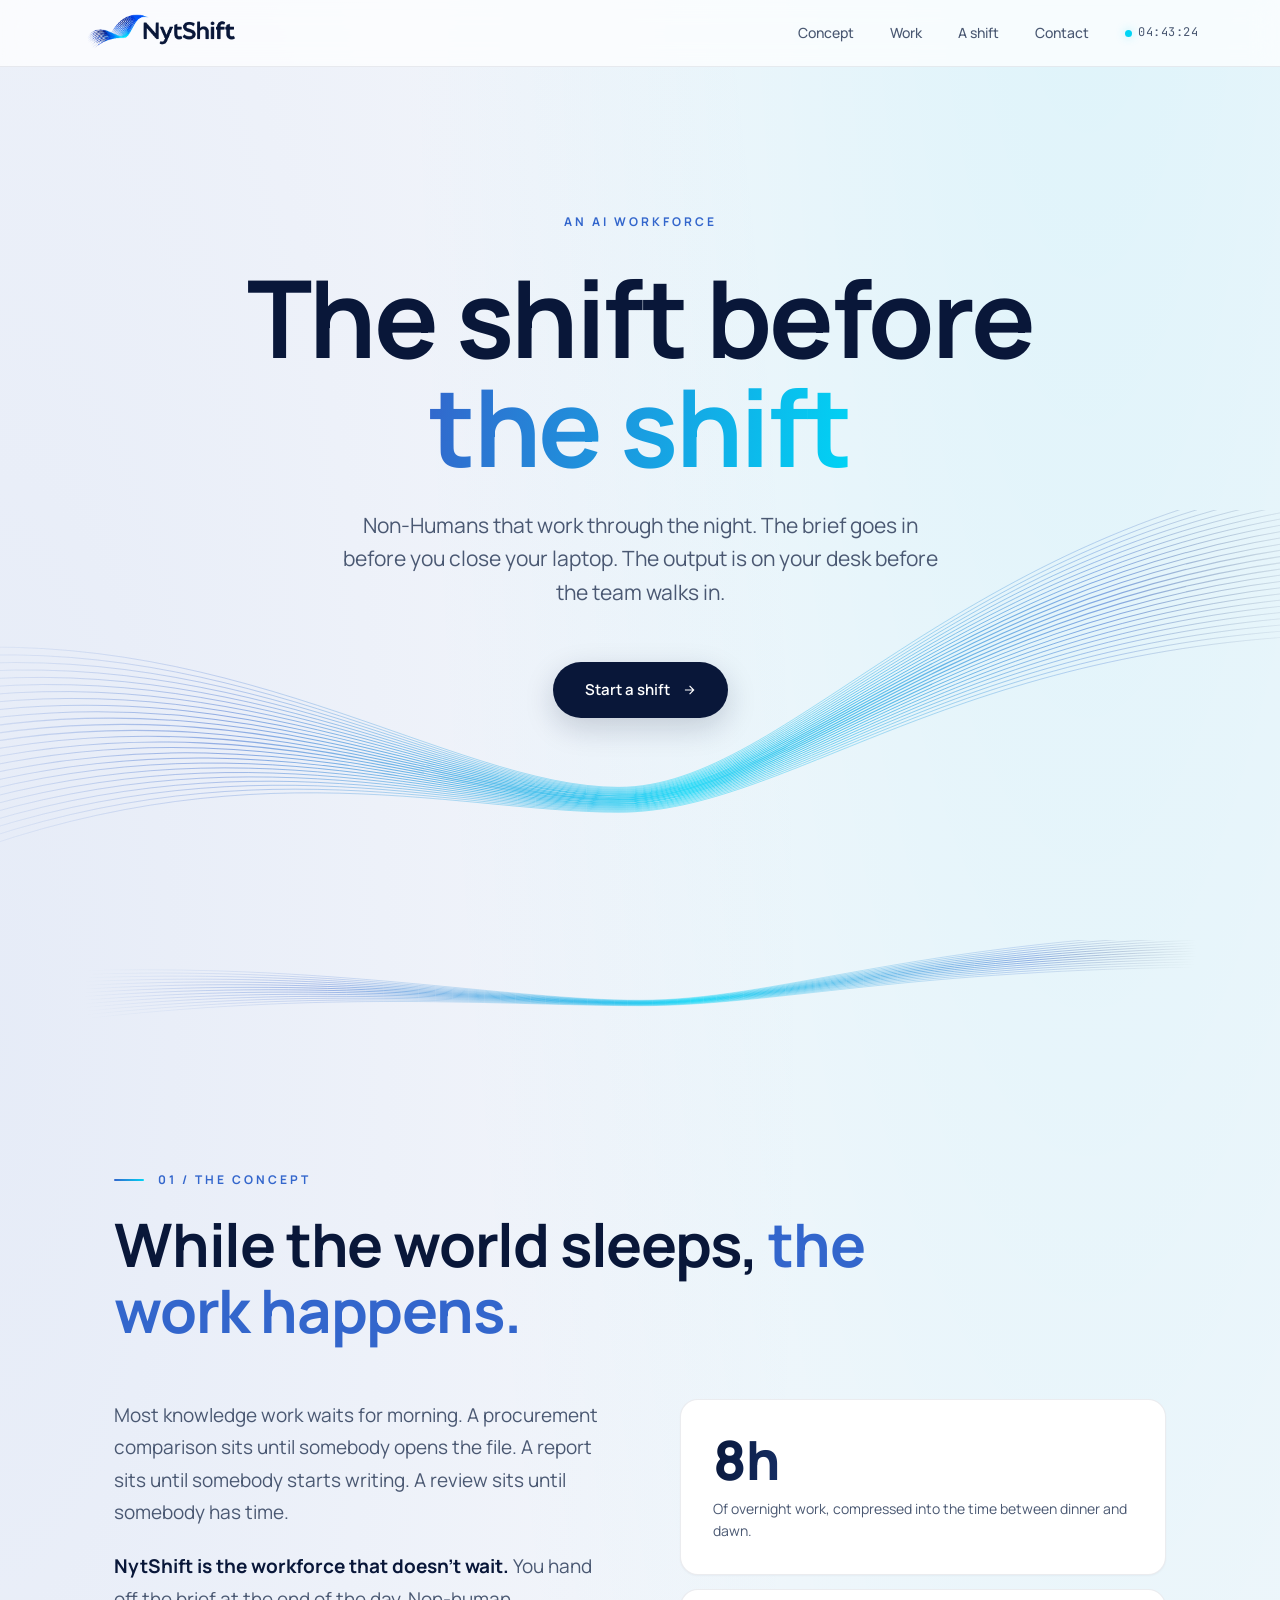
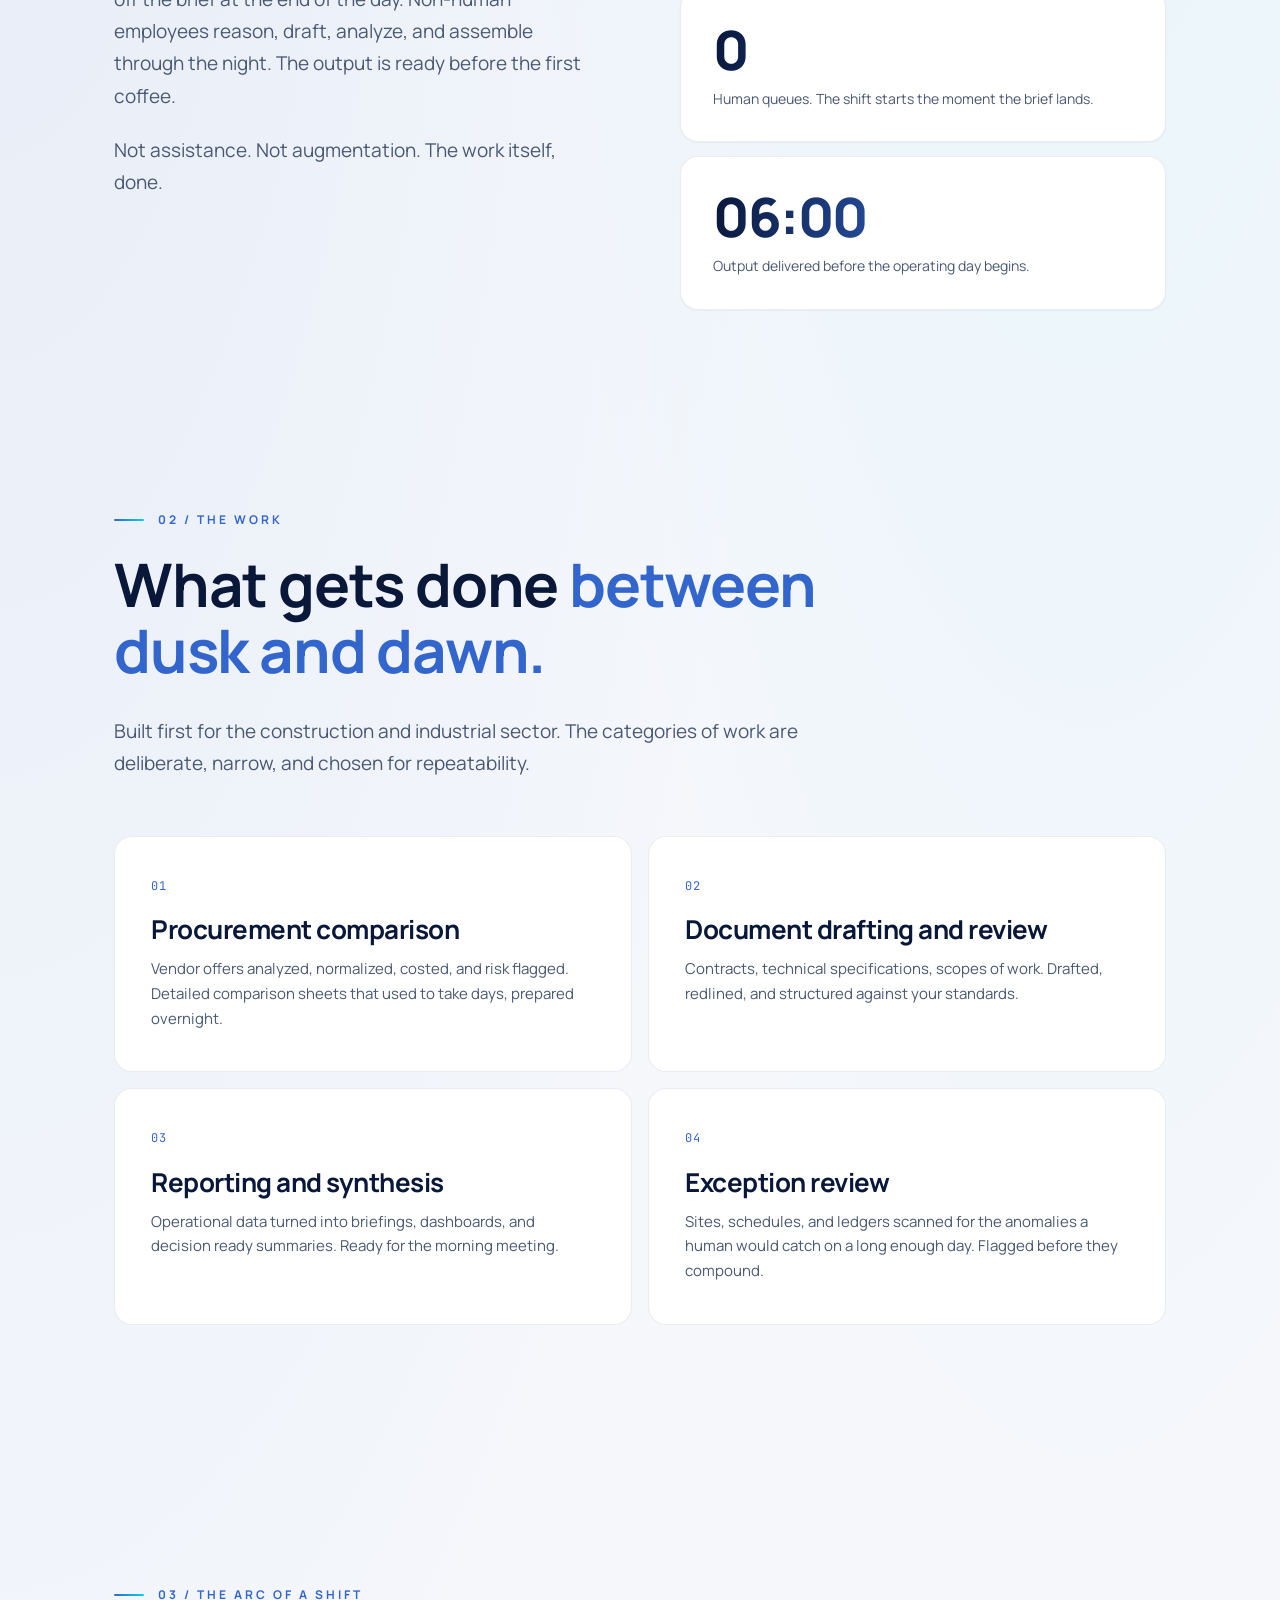
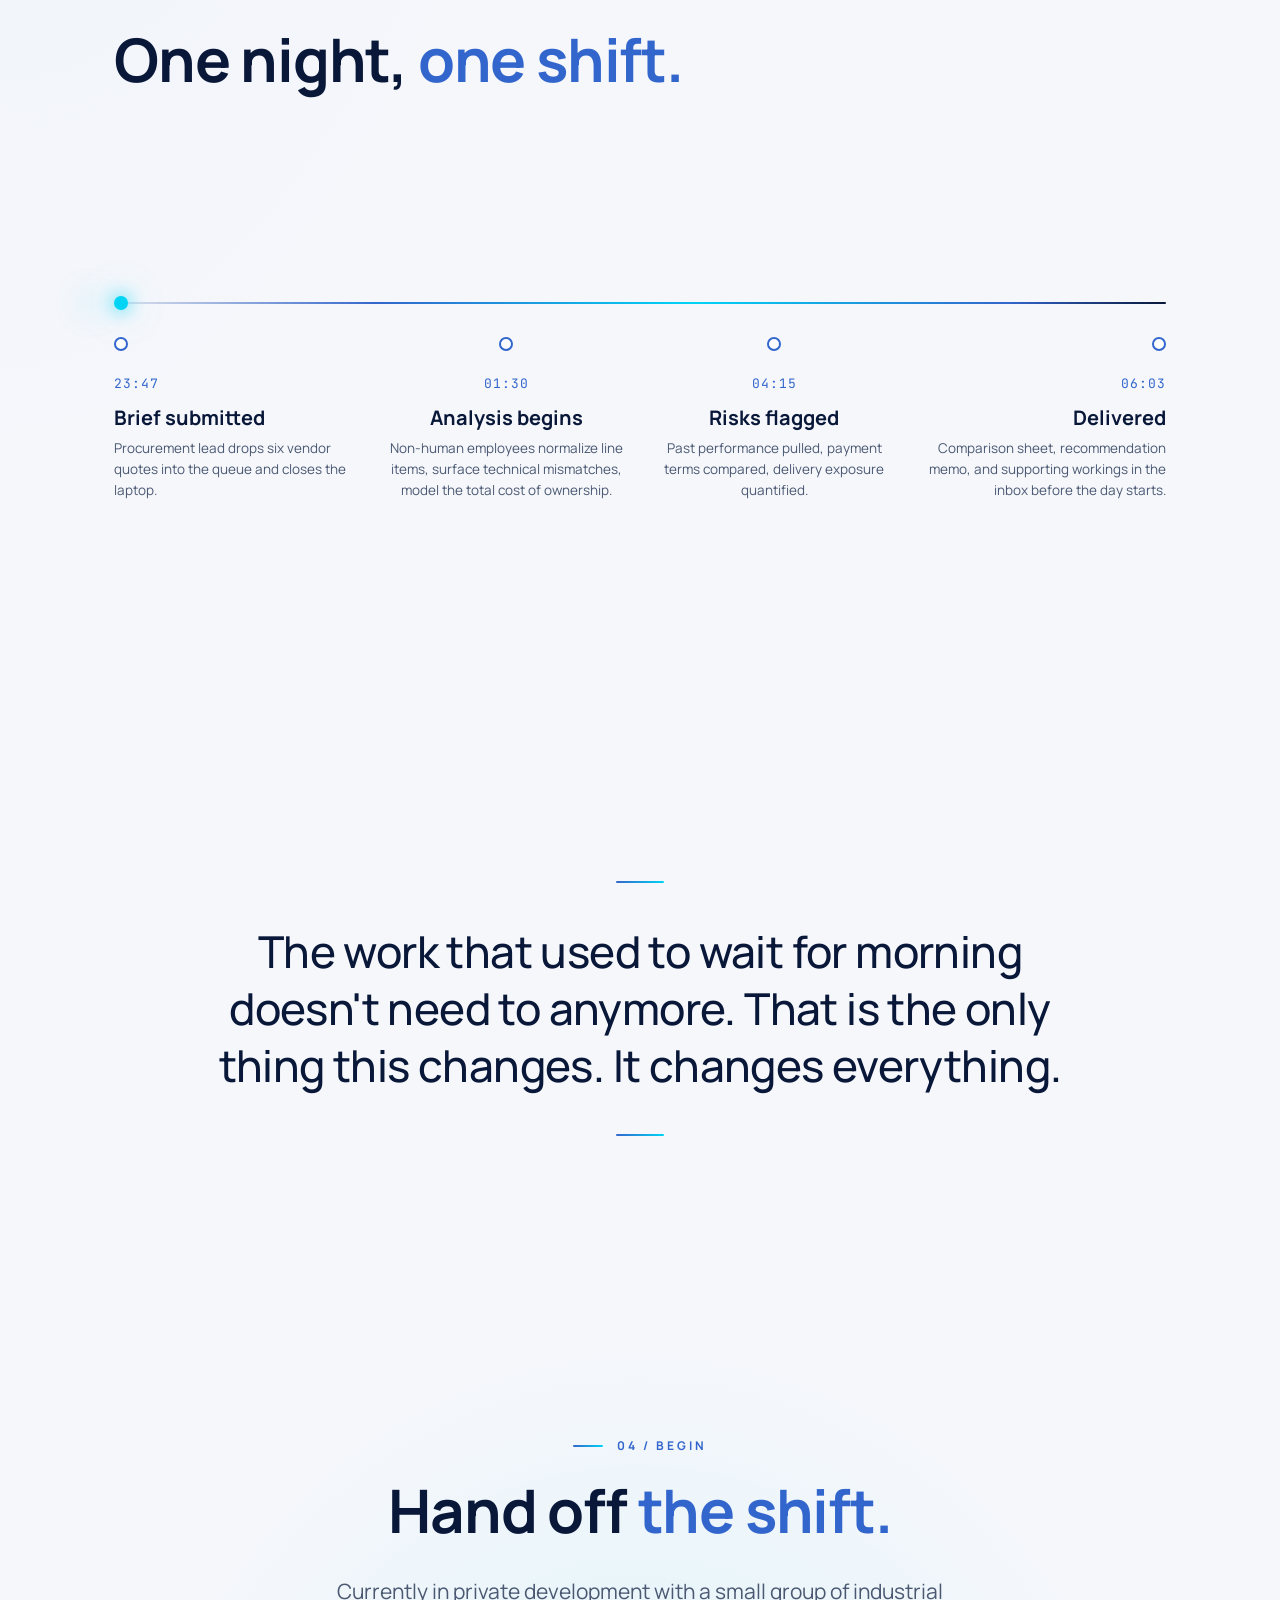
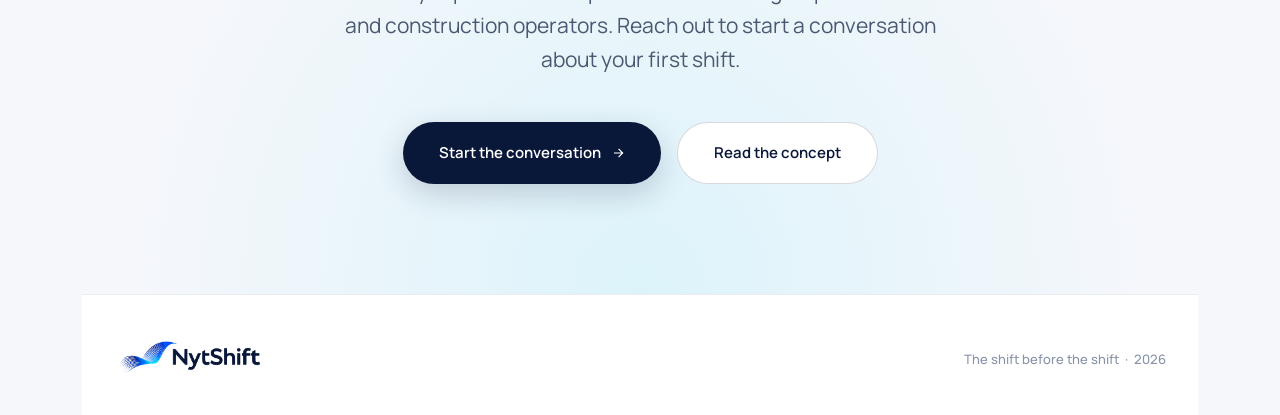
==== index.html @ b8ac8041 "Hero wave: smooth GPU-composited fade-in and float instead of per-strand path animation" ====
<!DOCTYPE html>
<html lang="en">
<head>
<meta charset="UTF-8">
<meta name="viewport" content="width=device-width, initial-scale=1.0">
<title>NytShift — The shift before the shift</title>
<meta name="description" content="An AI workforce that works while yours sleeps. Built for the work that doesn't wait for morning.">
<link rel="icon" type="image/png" sizes="32x32" href="/assets/favicon-32.png">
<link rel="icon" href="/assets/favicon.ico" sizes="any">
<link rel="apple-touch-icon" href="/assets/apple-touch-icon.png">
<meta name="theme-color" content="#F5F7FB">


<link rel="preconnect" href="https://fonts.googleapis.com">
<link rel="preconnect" href="https://fonts.gstatic.com" crossorigin>
<link href="https://fonts.googleapis.com/css2?family=Manrope:wght@400;500;600;700;800&family=JetBrains+Mono:wght@400;500&display=swap" rel="stylesheet">

<style>
  :root {
    --navy: #091739;
    --royal: #3366CC;
    --horizon: #6097F2;
    --cyan: #00D4F5;
    --ice: #F5F7FB;
    --white: #FFFFFF;
    --text: #091739;
    --text-muted: #4A5872;
    --text-dim: #8592A8;
    --border: rgba(9, 23, 57, 0.08);
    --border-strong: rgba(9, 23, 57, 0.16);
    --accent: #3366CC;
    --glow: rgba(0, 212, 245, 0.35);
  }
  * { margin: 0; padding: 0; box-sizing: border-box; }
  html { scroll-behavior: smooth; }
  body {
    background: var(--ice);
    color: var(--text);
    font-family: 'Manrope', system-ui, sans-serif;
    font-size: 16px; line-height: 1.6; font-weight: 400;
    overflow-x: hidden; min-height: 100vh;
    background-image:
      radial-gradient(ellipse at 85% -10%, rgba(0, 212, 245, 0.10) 0%, transparent 45%),
      radial-gradient(ellipse at 0% 20%, rgba(51, 102, 204, 0.08) 0%, transparent 45%);
    -webkit-font-smoothing: antialiased;
  }
  .container { max-width: 1180px; margin: 0 auto; padding: 0 32px; position: relative; z-index: 1; }

  /* navigation */
  nav { position: fixed; top: 0; left: 0; right: 0; z-index: 100; padding: 14px 0;
    backdrop-filter: blur(14px); -webkit-backdrop-filter: blur(14px);
    background: rgba(255, 255, 255, 0.72); border-bottom: 1px solid var(--border); transition: padding .3s ease; }
  .nav-inner { display: flex; justify-content: space-between; align-items: center; }
  .nav-logo { display: flex; align-items: center; text-decoration: none; line-height: 0; }
  .nav-logo img { height: 42px; width: auto; display: block; transition: opacity .2s ease; }
  .nav-logo:hover img { opacity: .85; }
  .nav-links { display: flex; gap: 36px; align-items: center; }
  .nav-links a { color: var(--text-muted); text-decoration: none; font-size: 14px; font-weight: 500; transition: color .2s ease; }
  .nav-links a:hover { color: var(--royal); }
  .status-dot { display: inline-block; width: 7px; height: 7px; border-radius: 50%; background: var(--cyan);
    box-shadow: 0 0 10px var(--glow); animation: pulse 2.5s ease-in-out infinite; margin-right: 6px; vertical-align: middle; }
  @keyframes pulse { 0%,100% { opacity: 1; box-shadow: 0 0 10px var(--glow); } 50% { opacity: .5; box-shadow: 0 0 3px var(--glow); } }
  .live-time { font-family: 'JetBrains Mono', monospace; font-size: 12px; color: var(--text-muted); letter-spacing: .5px; }

  /* hero */
  .hero { min-height: 100vh; display: flex; align-items: center; justify-content: center; padding: 150px 0 120px; position: relative; overflow: hidden; }
  .hero-wave-wrap { position: absolute; left: -5%; right: -5%; bottom: -2%; height: 46%; z-index: 0; pointer-events: none;
    opacity: 0; will-change: transform, opacity; transform: translate3d(-3%, 14px, 0);
    animation: waveIn 2.8s cubic-bezier(.22,.61,.36,1) .5s forwards, float 16s ease-in-out 3.3s infinite alternate; }
  .hero-wave { display: block; width: 100%; height: 100%; opacity: .9; shape-rendering: geometricPrecision; }
  @keyframes waveIn { to { opacity: 1; transform: translate3d(-1.5%, 6px, 0); } }
  @keyframes float { from { transform: translate3d(-1.5%, 6px, 0); } to { transform: translate3d(1.5%, -10px, 0); } }
  @keyframes draw { to { stroke-dashoffset: 0; } }
  .hero-content { text-align: center; max-width: 920px; width: 100%; position: relative; z-index: 1; }
  .eyebrow { font-size: 12px; font-weight: 700; text-transform: uppercase; letter-spacing: 3px; color: var(--royal);
    margin-bottom: 30px; opacity: 0; animation: fadeUp 1s ease .2s forwards; }
  .hero h1 { font-weight: 700; font-size: clamp(46px, 8.4vw, 116px); line-height: 1.02; letter-spacing: -2.5px;
    margin-bottom: 28px; color: var(--navy); opacity: 0; animation: fadeUp 1.2s ease .4s forwards; }
  .hero h1 em { font-style: normal; background: linear-gradient(100deg, var(--royal) 0%, var(--cyan) 100%);
    -webkit-background-clip: text; background-clip: text; -webkit-text-fill-color: transparent; }
  .hero-lede { font-size: clamp(17px, 2vw, 21px); color: var(--text-muted); max-width: 620px; margin: 0 auto 52px; line-height: 1.6;
    opacity: 0; animation: fadeUp 1.2s ease .7s forwards; }
  .hero-cta { display: inline-flex; align-items: center; gap: 12px; padding: 16px 32px; background: var(--navy); color: #fff;
    border-radius: 999px; text-decoration: none; font-size: 15px; font-weight: 600; transition: all .3s ease;
    box-shadow: 0 10px 30px rgba(9,23,57,.18); opacity: 0; animation: fadeUp 1.2s ease 1s forwards; }
  .hero-cta:hover { background: var(--royal); transform: translateY(-2px); box-shadow: 0 14px 40px rgba(51,102,204,.30); }
  .hero-cta svg { width: 14px; height: 14px; transition: transform .3s ease; }
  .hero-cta:hover svg { transform: translateX(3px); }
  @keyframes fadeUp { from { opacity: 0; transform: translateY(20px); } to { opacity: 1; transform: translateY(0); } }

  /* divider */
  .arc-divider { width: 100%; height: 90px; margin: 40px 0; }
  .arc-divider svg { width: 100%; height: 100%; display: block; opacity: .9; }
  .arc-divider .strand { stroke-dasharray: 2400; stroke-dashoffset: 2400; }
  .arc-divider.visible .strand { animation: draw 2.6s ease forwards; animation-delay: calc(var(--i) * 60ms); }

  /* sections */
  section { padding: 100px 0; position: relative; }
  .section-label { font-size: 12px; font-weight: 700; text-transform: uppercase; letter-spacing: 3px; color: var(--royal);
    margin-bottom: 22px; display: flex; align-items: center; gap: 14px; }
  .section-label::before { content: ''; width: 30px; height: 2px; border-radius: 2px; background: linear-gradient(90deg, var(--royal), var(--cyan)); }
  h2 { font-weight: 700; font-size: clamp(34px, 4.8vw, 60px); line-height: 1.1; letter-spacing: -1.2px; margin-bottom: 32px; max-width: 820px; color: var(--navy); }
  h2 em { font-style: normal; color: var(--royal); }

  .concept-grid { display: grid; grid-template-columns: 1fr 1fr; gap: 80px; align-items: start; margin-top: 56px; }
  .concept-prose { font-size: 19px; line-height: 1.7; color: var(--text-muted); }
  .concept-prose p { margin-bottom: 22px; }
  .concept-prose p strong { color: var(--navy); font-weight: 700; }
  .concept-stats { display: grid; gap: 14px; }
  .stat { padding: 32px 32px; background: var(--white); border: 1px solid var(--border); border-radius: 18px;
    box-shadow: 0 1px 2px rgba(9,23,57,.04); transition: transform .3s ease, box-shadow .3s ease; }
  .stat:hover { transform: translateY(-3px); box-shadow: 0 16px 40px rgba(9,23,57,.08); }
  .stat-number { font-weight: 800; font-size: 54px; line-height: 1; letter-spacing: -1.5px; margin-bottom: 12px;
    background: linear-gradient(100deg, var(--navy) 0%, var(--royal) 60%, var(--cyan) 100%); -webkit-background-clip: text; background-clip: text; -webkit-text-fill-color: transparent; }
  .stat-label { font-size: 14px; color: var(--text-muted); line-height: 1.55; }

  .work-grid { display: grid; grid-template-columns: repeat(2, 1fr); gap: 16px; margin-top: 56px; }
  .work-item { padding: 40px 36px; background: var(--white); border: 1px solid var(--border); border-radius: 18px; position: relative; overflow: hidden;
    transition: transform .3s ease, box-shadow .3s ease; }
  .work-item::after { content: ''; position: absolute; left: 0; right: 0; top: 0; height: 3px; background: linear-gradient(90deg, var(--royal), var(--cyan));
    transform: scaleX(0); transform-origin: left; transition: transform .5s ease; }
  .work-item:hover { transform: translateY(-3px); box-shadow: 0 16px 40px rgba(9,23,57,.08); }
  .work-item:hover::after { transform: scaleX(1); }
  .work-number { font-family: 'JetBrains Mono', monospace; font-size: 12px; color: var(--royal); margin-bottom: 18px; letter-spacing: 1px; }
  .work-title { font-weight: 700; font-size: 26px; line-height: 1.2; margin-bottom: 12px; letter-spacing: -.5px; color: var(--navy); }
  .work-desc { font-size: 15px; color: var(--text-muted); line-height: 1.65; }

  .timeline-section { padding: 120px 0; margin: 40px 0; }
  .timeline { margin-top: 70px; position: relative; padding: 60px 0; }
  .timeline-track { position: relative; height: 2px; margin: 80px 0; border-radius: 2px;
    background: linear-gradient(90deg, var(--border) 0%, var(--royal) 25%, var(--cyan) 55%, var(--royal) 85%, var(--navy) 100%); }
  .timeline-comet { position: absolute; top: 50%; transform: translateY(-50%); width: 14px; height: 14px; background: var(--cyan); border-radius: 50%;
    box-shadow: 0 0 18px var(--cyan), 0 0 40px var(--glow), -30px 0 30px var(--glow); animation: cometTrack 8s ease-in-out infinite; }
  @keyframes cometTrack { 0% { left: 0%; opacity: 0; } 10% { opacity: 1; } 90% { opacity: 1; } 100% { left: 100%; opacity: 0; } }
  .timeline-marks { display: grid; grid-template-columns: repeat(4, 1fr); gap: 20px; margin-top: -40px; }
  .mark { text-align: left; position: relative; padding-top: 30px; }
  .mark:nth-child(2), .mark:nth-child(3) { text-align: center; }
  .mark:last-child { text-align: right; }
  .mark::before { content: ''; position: absolute; top: 0; width: 10px; height: 10px; background: var(--white); border: 2px solid var(--royal); border-radius: 50%; transform: translateY(-50%); }
  .mark:nth-child(1)::before { left: 0; }
  .mark:nth-child(2)::before, .mark:nth-child(3)::before { left: 50%; transform: translate(-50%, -50%); }
  .mark:last-child::before { right: 0; left: auto; }
  .mark-time { font-family: 'JetBrains Mono', monospace; font-size: 13px; color: var(--royal); letter-spacing: 1px; margin-bottom: 10px; }
  .mark-title { font-weight: 700; font-size: 20px; margin-bottom: 8px; line-height: 1.25; color: var(--navy); }
  .mark-desc { font-size: 13.5px; color: var(--text-muted); line-height: 1.55; }

  .pullquote { font-weight: 500; font-size: clamp(26px, 3.6vw, 44px); line-height: 1.3; letter-spacing: -.6px; text-align: center;
    max-width: 920px; margin: 60px auto; color: var(--navy); }
  .pullquote::before, .pullquote::after { content: ''; display: block; width: 48px; height: 2px; border-radius: 2px;
    background: linear-gradient(90deg, var(--royal), var(--cyan)); margin: 40px auto; }

  .cta-section { text-align: center; padding: 140px 0 110px; overflow: hidden;
    background: radial-gradient(ellipse at center bottom, rgba(0, 212, 245, 0.10) 0%, transparent 65%); }
  .cta-section h2 { margin: 0 auto 32px; text-align: center; }
  .cta-buttons { display: flex; gap: 16px; justify-content: center; flex-wrap: wrap; margin-top: 46px; }
  .btn-primary { display: inline-flex; align-items: center; gap: 10px; padding: 18px 36px; background: var(--navy); color: #fff; border-radius: 999px;
    text-decoration: none; font-size: 15px; font-weight: 600; transition: all .3s ease; box-shadow: 0 10px 30px rgba(9,23,57,.18); }
  .btn-primary:hover { background: var(--royal); transform: translateY(-2px); box-shadow: 0 14px 40px rgba(51,102,204,.30); }
  .btn-secondary { display: inline-flex; align-items: center; gap: 10px; padding: 18px 36px; background: var(--white); color: var(--navy);
    border: 1px solid var(--border-strong); border-radius: 999px; text-decoration: none; font-size: 15px; font-weight: 600; transition: all .3s ease; }
  .btn-secondary:hover { border-color: var(--royal); color: var(--royal); }

  footer { border-top: 1px solid var(--border); padding: 44px 0 36px; position: relative; z-index: 1; background: var(--white); }
  .footer-inner { display: flex; justify-content: space-between; align-items: center; flex-wrap: wrap; gap: 24px; }
  .footer-logo { display: flex; align-items: center; line-height: 0; }
  .footer-logo img { height: 40px; width: auto; display: block; }
  .footer-meta { font-size: 13px; font-weight: 500; color: var(--text-dim); }

  .reveal { opacity: 0; transform: translateY(30px); transition: opacity 1s ease, transform 1s ease; }
  .reveal.visible { opacity: 1; transform: translateY(0); }

  @media (prefers-reduced-motion: reduce) {
    .arc-divider .strand { animation: none !important; stroke-dashoffset: 0; }
    .hero-wave-wrap { animation: none; opacity: 1; transform: none; }
    .timeline-comet, .status-dot { animation: none; }
  }
  @media (max-width: 900px) {
    .container { padding: 0 24px; }
    .nav-links { gap: 20px; }
    .nav-links a:not(.live-time-link) { display: none; }
    .nav-logo img { height: 34px; }
    .concept-grid { grid-template-columns: 1fr; gap: 44px; }
    .work-grid { grid-template-columns: 1fr; }
    .timeline-marks { grid-template-columns: 1fr 1fr; gap: 40px; }
    .timeline-marks .mark { text-align: left !important; }
    .timeline-marks .mark::before { left: 0 !important; transform: translateY(-50%) !important; }
    .timeline-track { display: none; }
    .mark { padding-left: 20px; padding-top: 0; border-left: 2px solid var(--royal); }
    .mark::before { left: -6px !important; top: 8px; }
    section { padding: 70px 0; }
    .hero { padding: 120px 0 90px; }
    .hero h1 { letter-spacing: -1.5px; }
    .hero-wave-wrap { height: 34%; left: -40%; right: -40%; bottom: 0; }
  }
  @media (max-width: 600px) {
    .footer-inner { flex-direction: column; align-items: flex-start; text-align: left; }
    .cta-buttons { flex-direction: column; align-items: stretch; }
    .btn-primary, .btn-secondary { justify-content: center; }
  }
</style>
</head>
<body>


<nav>
  <div class="container nav-inner">
    <a href="#" class="nav-logo" aria-label="NytShift">
      <img src="/assets/logo.png" alt="NytShift" width="158" height="42">
    </a>
    <div class="nav-links">
      <a href="#concept">Concept</a>
      <a href="#work">Work</a>
      <a href="#shift">A shift</a>
      <a href="#contact">Contact</a>
      <span class="live-time"><span class="status-dot"></span><span id="clock">00:00:00</span></span>
    </div>
  </div>
</nav>

<section class="hero">
  <div class="hero-wave-wrap"><svg class="hero-wave" viewBox="0 0 1600 520" preserveAspectRatio="none" fill="none" xmlns="http://www.w3.org/2000/svg" aria-hidden="true">
<defs><linearGradient id="wg" x1="0" y1="0" x2="1600" y2="0" gradientUnits="userSpaceOnUse"><stop offset="0" stop-color="#3366CC" stop-opacity="0"/><stop offset=".22" stop-color="#3366CC" stop-opacity=".55"/><stop offset=".55" stop-color="#00D4F5" stop-opacity=".9"/><stop offset=".85" stop-color="#3366CC" stop-opacity=".6"/><stop offset="1" stop-color="#091739" stop-opacity="0"/></linearGradient></defs><g stroke="url(#wg)" stroke-linecap="round">
<path class="strand" style="--i:0" stroke-width="0.60" d="M-20 179.4 C 352.0 130.0, 608.0 348.4, 800.0 348.4 S 1184.0 20.8, 1632.0 -52.0"/>
<path class="strand" style="--i:1" stroke-width="0.67" d="M-20 190.8 C 352.0 136.2, 608.0 349.6, 800.0 349.6 S 1184.0 26.6, 1632.0 -43.7"/>
<path class="strand" style="--i:2" stroke-width="0.74" d="M-20 202.3 C 352.0 142.5, 608.0 350.9, 800.0 350.9 S 1184.0 32.4, 1632.0 -35.4"/>
<path class="strand" style="--i:3" stroke-width="0.82" d="M-20 213.7 C 352.0 148.7, 608.0 352.1, 800.0 352.1 S 1184.0 38.3, 1632.0 -27.0"/>
<path class="strand" style="--i:4" stroke-width="0.89" d="M-20 225.2 C 352.0 155.0, 608.0 353.4, 800.0 353.4 S 1184.0 44.1, 1632.0 -18.7"/>
<path class="strand" style="--i:5" stroke-width="0.96" d="M-20 236.6 C 352.0 161.2, 608.0 354.6, 800.0 354.6 S 1184.0 49.9, 1632.0 -10.4"/>
<path class="strand" style="--i:6" stroke-width="1.03" d="M-20 248.0 C 352.0 167.4, 608.0 355.9, 800.0 355.9 S 1184.0 55.7, 1632.0 -2.1"/>
<path class="strand" style="--i:7" stroke-width="1.10" d="M-20 259.5 C 352.0 173.7, 608.0 357.1, 800.0 357.1 S 1184.0 61.6, 1632.0 6.2"/>
<path class="strand" style="--i:8" stroke-width="1.18" d="M-20 270.9 C 352.0 179.9, 608.0 358.4, 800.0 358.4 S 1184.0 67.4, 1632.0 14.6"/>
<path class="strand" style="--i:9" stroke-width="1.25" d="M-20 282.4 C 352.0 186.2, 608.0 359.6, 800.0 359.6 S 1184.0 73.2, 1632.0 22.9"/>
<path class="strand" style="--i:10" stroke-width="1.32" d="M-20 293.8 C 352.0 192.4, 608.0 360.9, 800.0 360.9 S 1184.0 79.0, 1632.0 31.2"/>
<path class="strand" style="--i:11" stroke-width="1.39" d="M-20 305.2 C 352.0 198.6, 608.0 362.1, 800.0 362.1 S 1184.0 84.9, 1632.0 39.5"/>
<path class="strand" style="--i:12" stroke-width="1.46" d="M-20 316.7 C 352.0 204.9, 608.0 363.4, 800.0 363.4 S 1184.0 90.7, 1632.0 47.8"/>
<path class="strand" style="--i:13" stroke-width="1.46" d="M-20 328.1 C 352.0 211.1, 608.0 364.6, 800.0 364.6 S 1184.0 96.5, 1632.0 56.2"/>
<path class="strand" style="--i:14" stroke-width="1.39" d="M-20 339.6 C 352.0 217.4, 608.0 365.9, 800.0 365.9 S 1184.0 102.3, 1632.0 64.5"/>
<path class="strand" style="--i:15" stroke-width="1.32" d="M-20 351.0 C 352.0 223.6, 608.0 367.1, 800.0 367.1 S 1184.0 108.2, 1632.0 72.8"/>
<path class="strand" style="--i:16" stroke-width="1.25" d="M-20 362.4 C 352.0 229.8, 608.0 368.4, 800.0 368.4 S 1184.0 114.0, 1632.0 81.1"/>
<path class="strand" style="--i:17" stroke-width="1.18" d="M-20 373.9 C 352.0 236.1, 608.0 369.6, 800.0 369.6 S 1184.0 119.8, 1632.0 89.4"/>
<path class="strand" style="--i:18" stroke-width="1.10" d="M-20 385.3 C 352.0 242.3, 608.0 370.9, 800.0 370.9 S 1184.0 125.6, 1632.0 97.8"/>
<path class="strand" style="--i:19" stroke-width="1.03" d="M-20 396.8 C 352.0 248.6, 608.0 372.1, 800.0 372.1 S 1184.0 131.5, 1632.0 106.1"/>
<path class="strand" style="--i:20" stroke-width="0.96" d="M-20 408.2 C 352.0 254.8, 608.0 373.4, 800.0 373.4 S 1184.0 137.3, 1632.0 114.4"/>
<path class="strand" style="--i:21" stroke-width="0.89" d="M-20 419.6 C 352.0 261.0, 608.0 374.6, 800.0 374.6 S 1184.0 143.1, 1632.0 122.7"/>
<path class="strand" style="--i:22" stroke-width="0.82" d="M-20 431.1 C 352.0 267.3, 608.0 375.9, 800.0 375.9 S 1184.0 148.9, 1632.0 131.0"/>
<path class="strand" style="--i:23" stroke-width="0.74" d="M-20 442.5 C 352.0 273.5, 608.0 377.1, 800.0 377.1 S 1184.0 154.8, 1632.0 139.4"/>
<path class="strand" style="--i:24" stroke-width="0.67" d="M-20 454.0 C 352.0 279.8, 608.0 378.4, 800.0 378.4 S 1184.0 160.6, 1632.0 147.7"/>
<path class="strand" style="--i:25" stroke-width="0.60" d="M-20 465.4 C 352.0 286.0, 608.0 379.6, 800.0 379.6 S 1184.0 166.4, 1632.0 156.0"/>
</g></svg></div>
  <div class="container hero-content">
    <div class="eyebrow">An AI workforce</div>
    <h1>The shift before <em>the shift</em></h1>
    <p class="hero-lede">Non-Humans that work through the night. The brief goes in before you close your laptop. The output is on your desk before the team walks in.</p>
    <a href="#contact" class="hero-cta">
      Start a shift
      <svg viewBox="0 0 24 24" fill="none" stroke="currentColor" stroke-width="2"><path d="M5 12h14M13 5l7 7-7 7"/></svg>
    </a>
  </div>
</section>

<div class="container">
  <div class="arc-divider reveal-line">
    <svg viewBox="0 0 1600 160" preserveAspectRatio="none" fill="none" xmlns="http://www.w3.org/2000/svg" aria-hidden="true">
<defs><linearGradient id="wg2" x1="0" y1="0" x2="1600" y2="0" gradientUnits="userSpaceOnUse"><stop offset="0" stop-color="#3366CC" stop-opacity="0"/><stop offset=".22" stop-color="#3366CC" stop-opacity=".55"/><stop offset=".55" stop-color="#00D4F5" stop-opacity=".9"/><stop offset=".85" stop-color="#3366CC" stop-opacity=".6"/><stop offset="1" stop-color="#091739" stop-opacity="0"/></linearGradient></defs><g stroke="url(#wg2)" stroke-linecap="round">
<path class="strand" style="--i:0" stroke-width="0.60" d="M-20 55.2 C 352.0 40.0, 608.0 107.2, 800.0 107.2 S 1184.0 6.4, 1632.0 -16.0"/>
<path class="strand" style="--i:1" stroke-width="0.74" d="M-20 62.0 C 352.0 43.7, 608.0 107.9, 800.0 107.9 S 1184.0 9.8, 1632.0 -11.1"/>
<path class="strand" style="--i:2" stroke-width="0.88" d="M-20 68.7 C 352.0 47.4, 608.0 108.7, 800.0 108.7 S 1184.0 13.3, 1632.0 -6.2"/>
<path class="strand" style="--i:3" stroke-width="1.02" d="M-20 75.5 C 352.0 51.1, 608.0 109.4, 800.0 109.4 S 1184.0 16.7, 1632.0 -1.2"/>
<path class="strand" style="--i:4" stroke-width="1.15" d="M-20 82.3 C 352.0 54.8, 608.0 110.2, 800.0 110.2 S 1184.0 20.2, 1632.0 3.7"/>
<path class="strand" style="--i:5" stroke-width="1.29" d="M-20 89.0 C 352.0 58.5, 608.0 110.9, 800.0 110.9 S 1184.0 23.6, 1632.0 8.6"/>
<path class="strand" style="--i:6" stroke-width="1.43" d="M-20 95.8 C 352.0 62.2, 608.0 111.6, 800.0 111.6 S 1184.0 27.1, 1632.0 13.5"/>
<path class="strand" style="--i:7" stroke-width="1.43" d="M-20 102.6 C 352.0 65.8, 608.0 112.4, 800.0 112.4 S 1184.0 30.5, 1632.0 18.5"/>
<path class="strand" style="--i:8" stroke-width="1.29" d="M-20 109.4 C 352.0 69.5, 608.0 113.1, 800.0 113.1 S 1184.0 34.0, 1632.0 23.4"/>
<path class="strand" style="--i:9" stroke-width="1.15" d="M-20 116.1 C 352.0 73.2, 608.0 113.8, 800.0 113.8 S 1184.0 37.4, 1632.0 28.3"/>
<path class="strand" style="--i:10" stroke-width="1.02" d="M-20 122.9 C 352.0 76.9, 608.0 114.6, 800.0 114.6 S 1184.0 40.9, 1632.0 33.2"/>
<path class="strand" style="--i:11" stroke-width="0.88" d="M-20 129.7 C 352.0 80.6, 608.0 115.3, 800.0 115.3 S 1184.0 44.3, 1632.0 38.2"/>
<path class="strand" style="--i:12" stroke-width="0.74" d="M-20 136.4 C 352.0 84.3, 608.0 116.1, 800.0 116.1 S 1184.0 47.8, 1632.0 43.1"/>
<path class="strand" style="--i:13" stroke-width="0.60" d="M-20 143.2 C 352.0 88.0, 608.0 116.8, 800.0 116.8 S 1184.0 51.2, 1632.0 48.0"/>
</g></svg>
</div>

<section id="concept">
  <div class="container reveal">
    <div class="section-label">01 / The concept</div>
    <h2>While the world sleeps, <em>the work happens.</em></h2>
    <div class="concept-grid">
      <div class="concept-prose">
        <p>Most knowledge work waits for morning. A procurement comparison sits until somebody opens the file. A report sits until somebody starts writing. A review sits until somebody has time.</p>
        <p><strong>NytShift is the workforce that doesn't wait.</strong> You hand off the brief at the end of the day. Non-human employees reason, draft, analyze, and assemble through the night. The output is ready before the first coffee.</p>
        <p>Not assistance. Not augmentation. The work itself, done.</p>
      </div>
      <div class="concept-stats">
        <div class="stat">
          <div class="stat-number">8h</div>
          <div class="stat-label">Of overnight work, compressed into the time between dinner and dawn.</div>
        </div>
        <div class="stat">
          <div class="stat-number">0</div>
          <div class="stat-label">Human queues. The shift starts the moment the brief lands.</div>
        </div>
        <div class="stat">
          <div class="stat-number">06:00</div>
          <div class="stat-label">Output delivered before the operating day begins.</div>
        </div>
      </div>
    </div>
  </div>
</section>

<section id="work">
  <div class="container reveal">
    <div class="section-label">02 / The work</div>
    <h2>What gets done <em>between dusk and dawn.</em></h2>
    <p class="concept-prose" style="max-width: 700px;">Built first for the construction and industrial sector. The categories of work are deliberate, narrow, and chosen for repeatability.</p>
    <div class="work-grid">
      <div class="work-item">
        <div class="work-number">01</div>
        <div class="work-title">Procurement comparison</div>
        <div class="work-desc">Vendor offers analyzed, normalized, costed, and risk flagged. Detailed comparison sheets that used to take days, prepared overnight.</div>
      </div>
      <div class="work-item">
        <div class="work-number">02</div>
        <div class="work-title">Document drafting and review</div>
        <div class="work-desc">Contracts, technical specifications, scopes of work. Drafted, redlined, and structured against your standards.</div>
      </div>
      <div class="work-item">
        <div class="work-number">03</div>
        <div class="work-title">Reporting and synthesis</div>
        <div class="work-desc">Operational data turned into briefings, dashboards, and decision ready summaries. Ready for the morning meeting.</div>
      </div>
      <div class="work-item">
        <div class="work-number">04</div>
        <div class="work-title">Exception review</div>
        <div class="work-desc">Sites, schedules, and ledgers scanned for the anomalies a human would catch on a long enough day. Flagged before they compound.</div>
      </div>
    </div>
  </div>
</section>

<section id="shift" class="timeline-section">
  <div class="container reveal">
    <div class="section-label">03 / The arc of a shift</div>
    <h2>One night, <em>one shift.</em></h2>
    <div class="timeline">
      <div class="timeline-track">
        <div class="timeline-comet"></div>
      </div>
      <div class="timeline-marks">
        <div class="mark">
          <div class="mark-time">23:47</div>
          <div class="mark-title">Brief submitted</div>
          <div class="mark-desc">Procurement lead drops six vendor quotes into the queue and closes the laptop.</div>
        </div>
        <div class="mark">
          <div class="mark-time">01:30</div>
          <div class="mark-title">Analysis begins</div>
          <div class="mark-desc"> Non-human employees normalize line items, surface technical mismatches, model the total cost of ownership.</div>
        </div>
        <div class="mark">
          <div class="mark-time">04:15</div>
          <div class="mark-title">Risks flagged</div>
          <div class="mark-desc">Past performance pulled, payment terms compared, delivery exposure quantified.</div>
        </div>
        <div class="mark">
          <div class="mark-time">06:03</div>
          <div class="mark-title">Delivered</div>
          <div class="mark-desc">Comparison sheet, recommendation memo, and supporting workings in the inbox before the day starts.</div>
        </div>
      </div>
    </div>
  </div>
</section>

<section>
  <div class="container reveal">
    <div class="pullquote">
      The work that used to wait for morning doesn't need to anymore. That is the only thing this changes. It changes everything.
    </div>
  </div>
</section>

<section id="contact" class="cta-section">
  <div class="container reveal">
    <div class="section-label" style="justify-content: center;">04 / Begin</div>
    <h2 style="text-align: center;">Hand off <em>the shift.</em></h2>
    <p class="hero-lede" style="margin: 0 auto;">Currently in private development with a small group of industrial and construction operators. Reach out to start a conversation about your first shift.</p>
    <div class="cta-buttons">
      <a href="mailto:hello@nytshift.com" class="btn-primary">
        Start the conversation
        <svg viewBox="0 0 24 24" fill="none" stroke="currentColor" stroke-width="2" width="14" height="14"><path d="M5 12h14M13 5l7 7-7 7"/></svg>
      </a>
      <a href="#concept" class="btn-secondary">Read the concept</a>
    </div>
  </div>
</section>

<footer>
  <div class="container footer-inner">
    <div class="footer-logo">
      <img src="/assets/logo.png" alt="NytShift" width="150" height="40">
    </div>
    <div class="footer-meta">The shift before the shift &nbsp;·&nbsp; <span id="year">2026</span></div>
  </div>
</footer>

<script>
  // live clock
  function updateClock() {
    const now = new Date();
    const hh = String(now.getHours()).padStart(2, '0');
    const mm = String(now.getMinutes()).padStart(2, '0');
    const ss = String(now.getSeconds()).padStart(2, '0');
    document.getElementById('clock').textContent = `${hh}:${mm}:${ss}`;
  }
  updateClock();
  setInterval(updateClock, 1000);
  document.getElementById('year').textContent = new Date().getFullYear();

  // reveal on scroll
  const observer = new IntersectionObserver((entries) => {
    entries.forEach(entry => {
      if (entry.isIntersecting) {
        entry.target.classList.add('visible');
      }
    });
  }, { threshold: 0.12, rootMargin: '0px 0px -80px 0px' });

  document.querySelectorAll('.reveal, .reveal-line').forEach(el => observer.observe(el));

  // nav shrink on scroll
  const nav = document.querySelector('nav');
  window.addEventListener('scroll', () => {
    if (window.scrollY > 50) {
      nav.style.padding = '8px 0';
    } else {
      nav.style.padding = '12px 0';
    }
  });
</script>

</body>
</html>
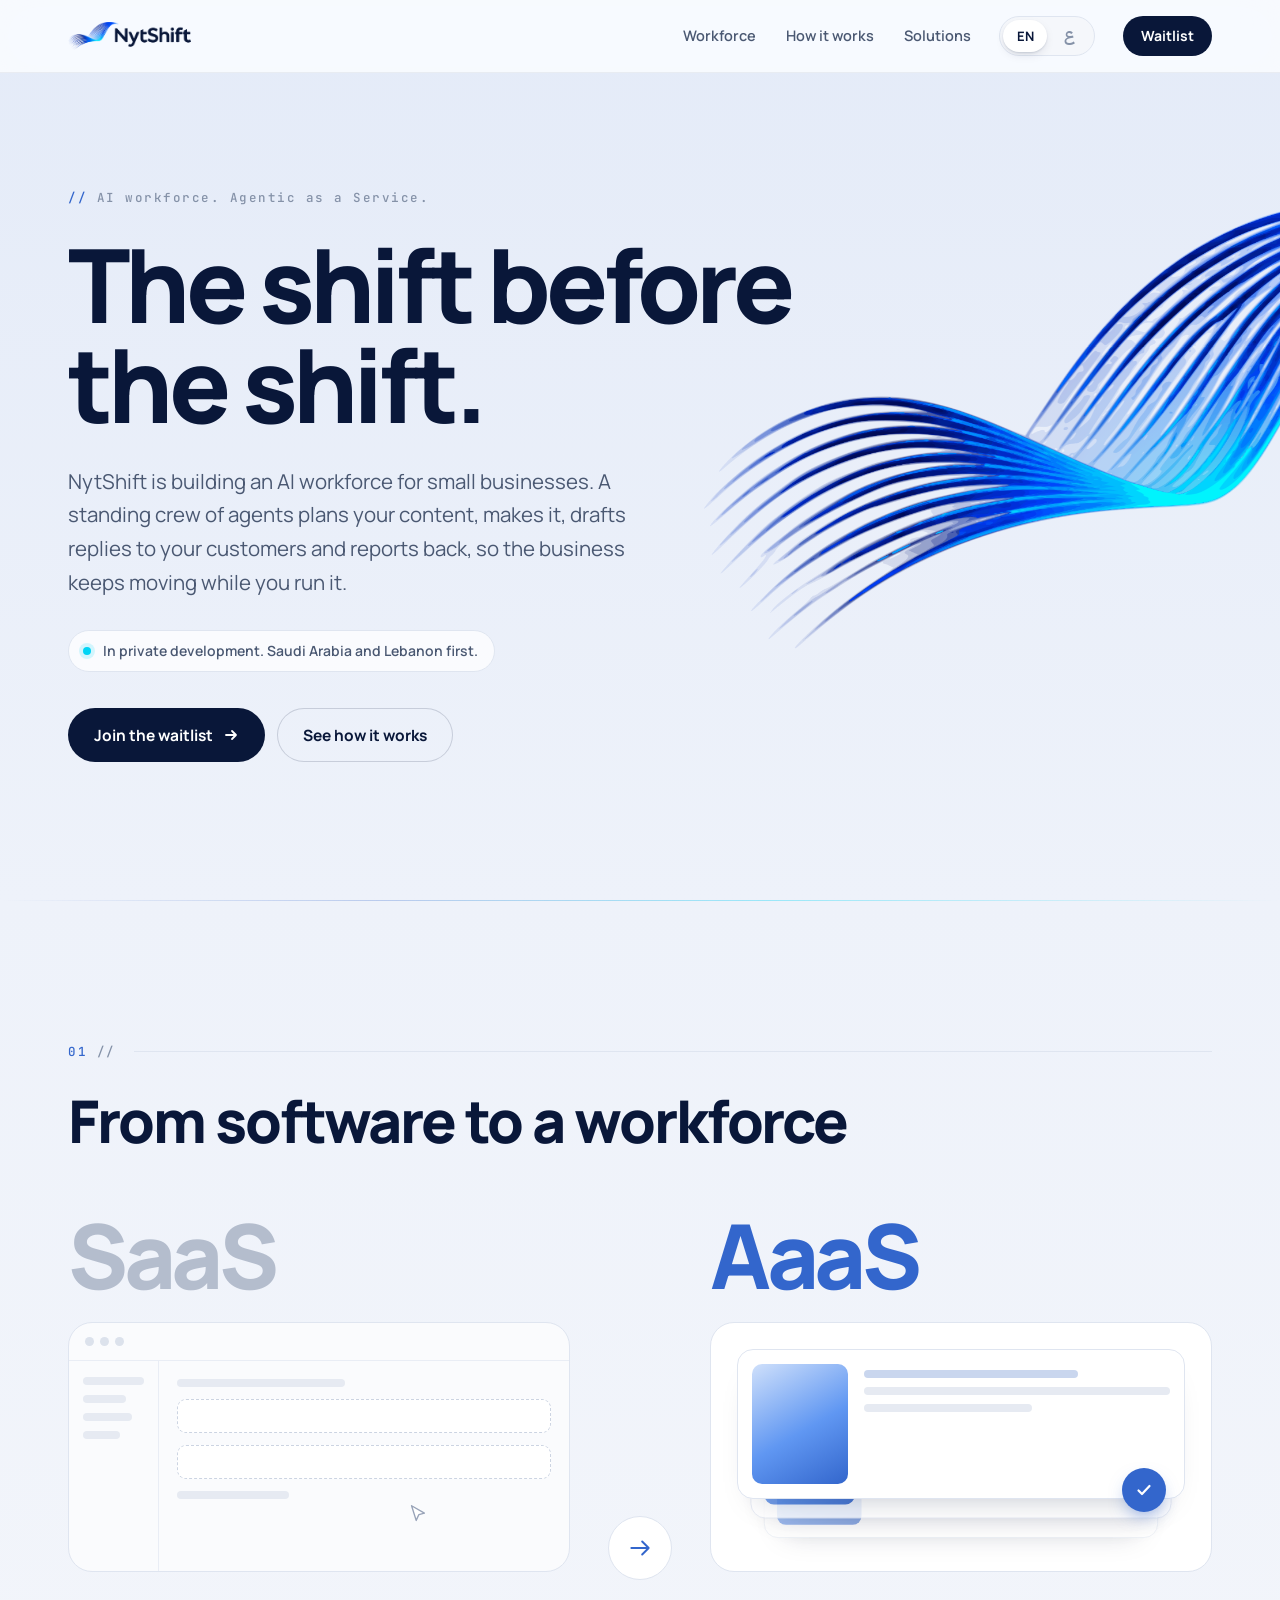
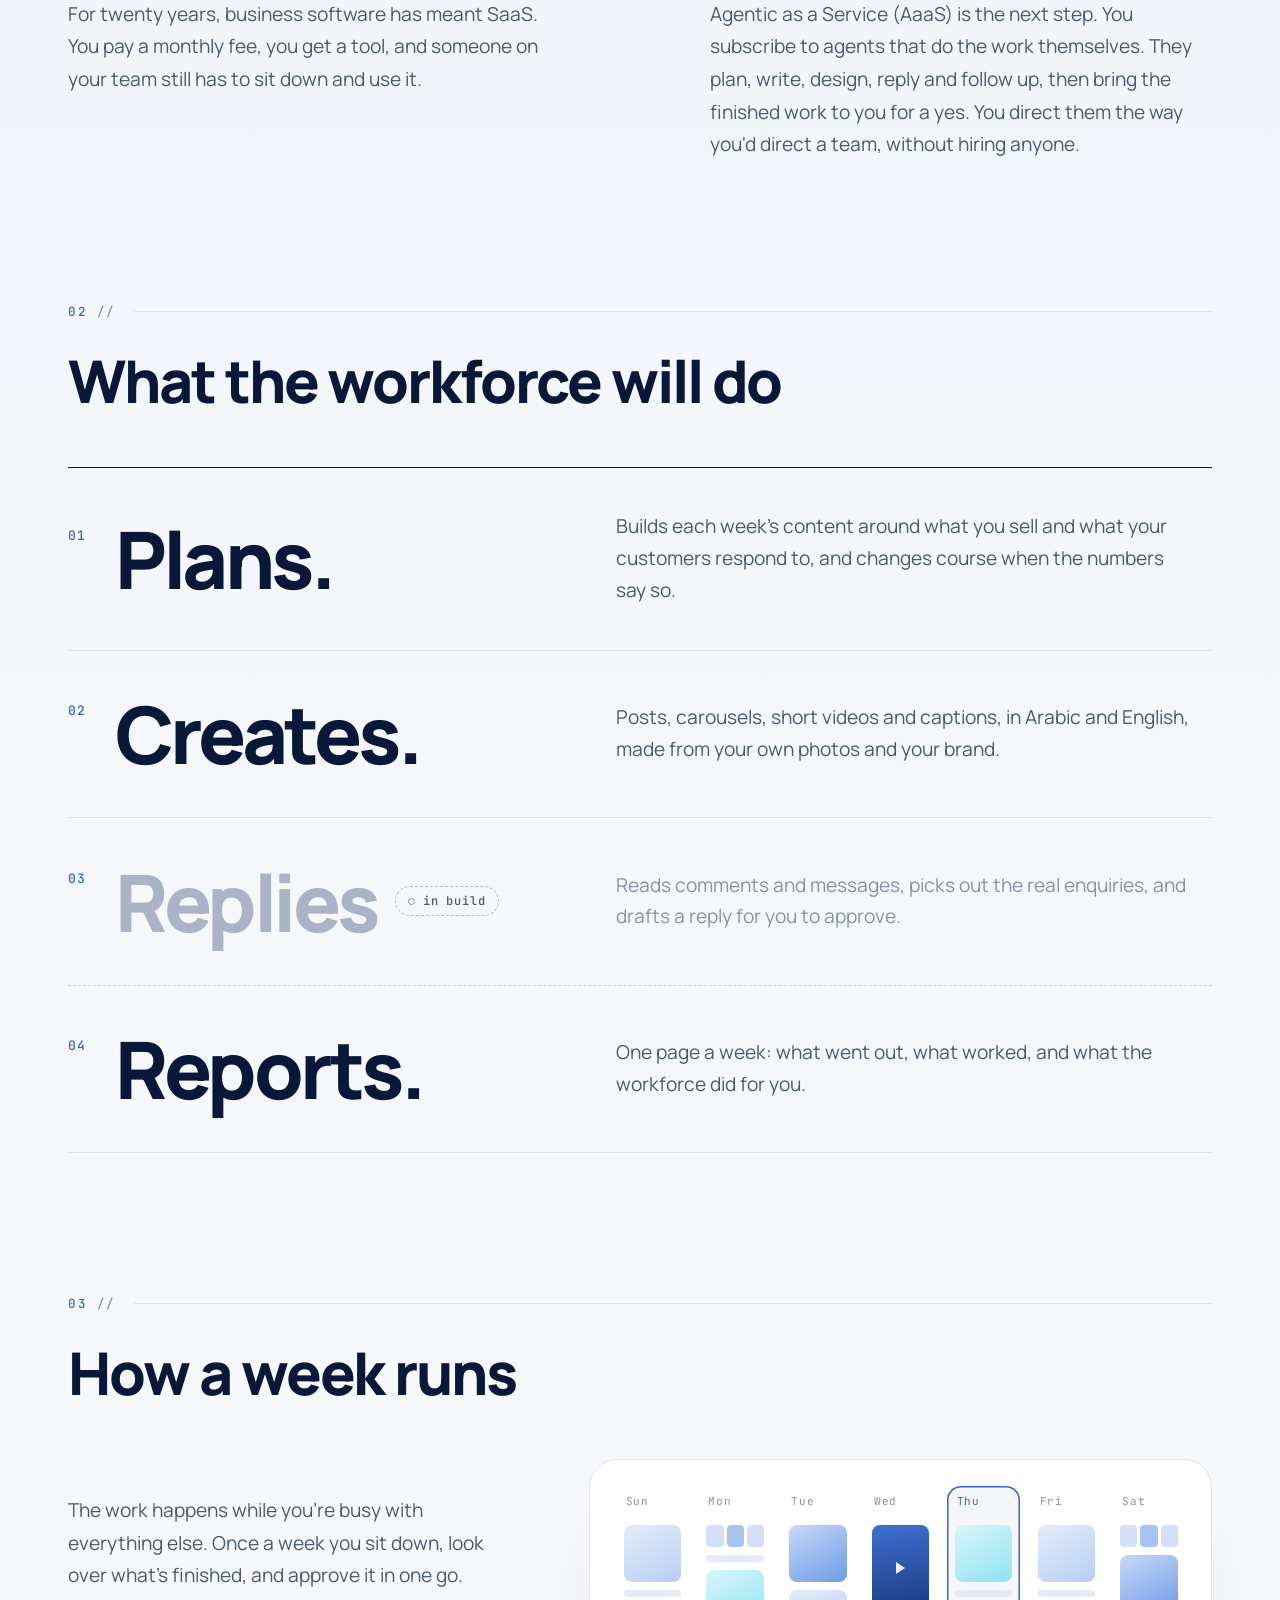
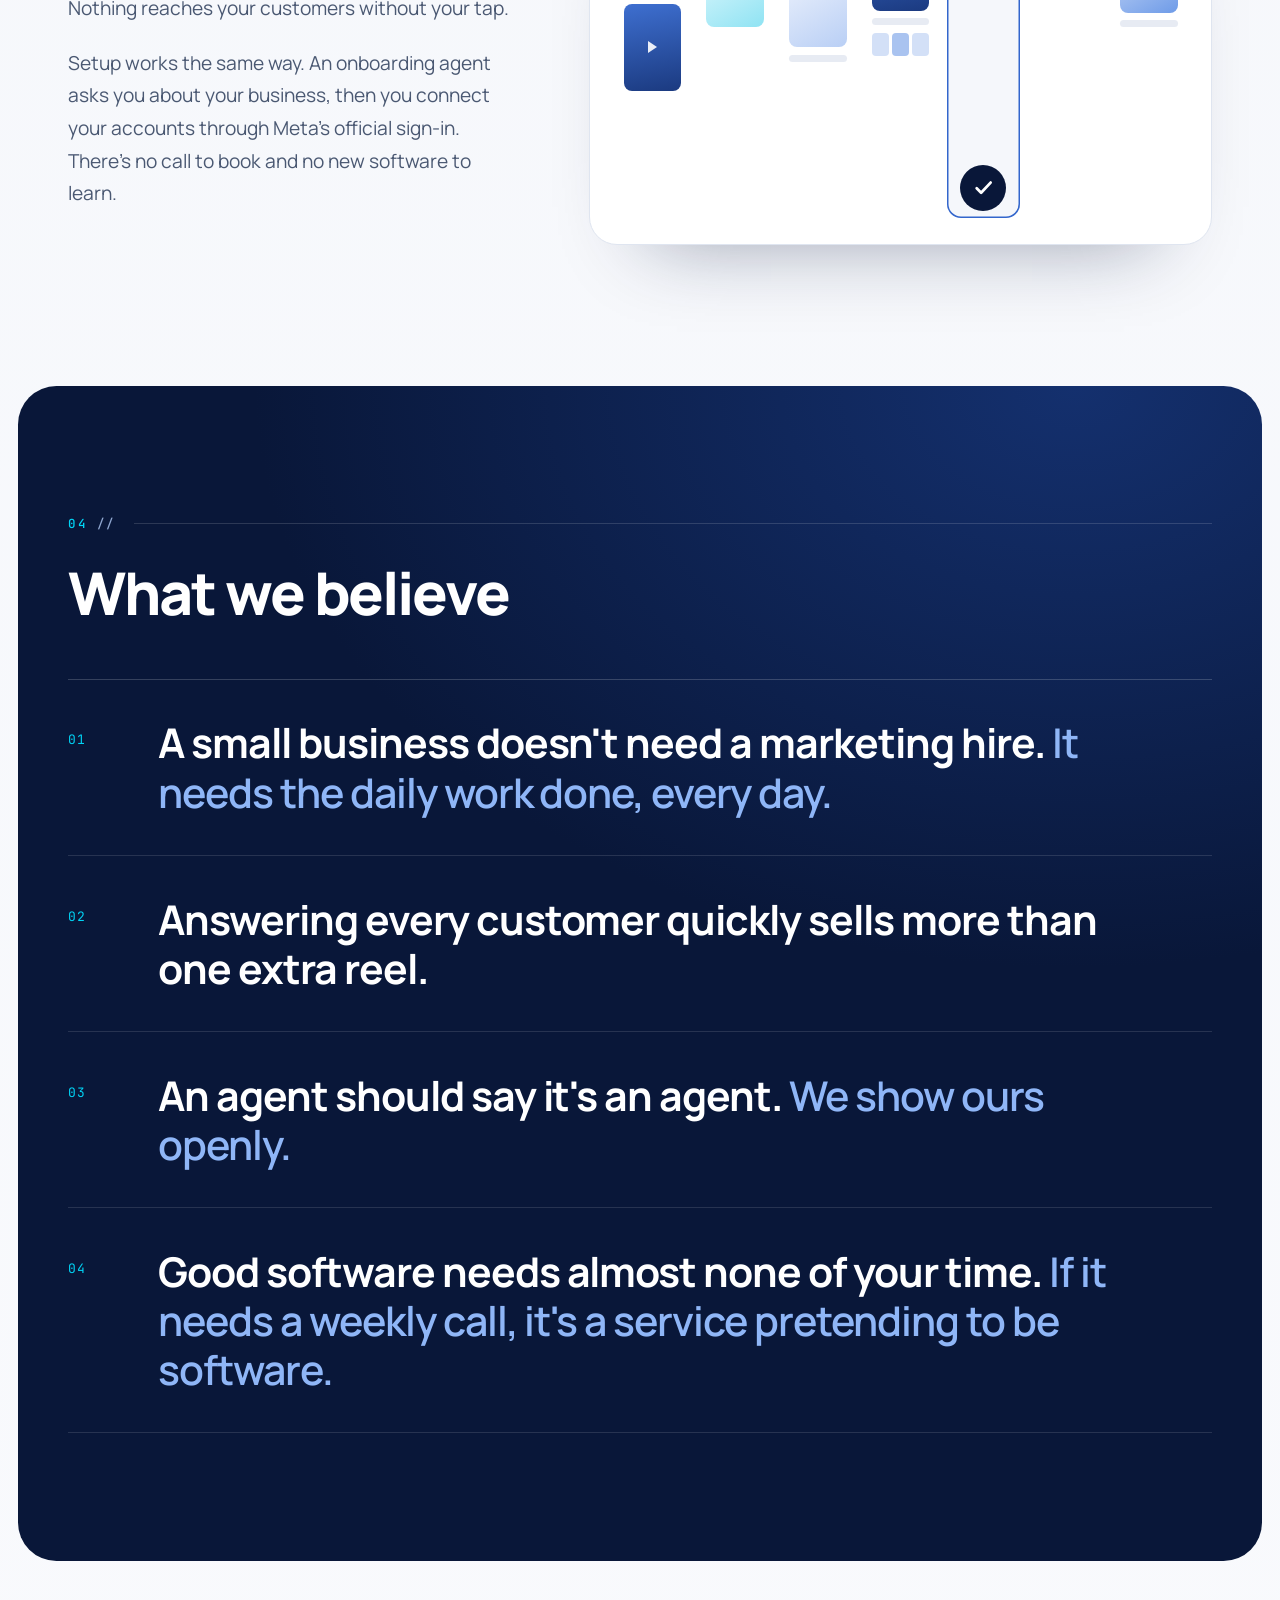
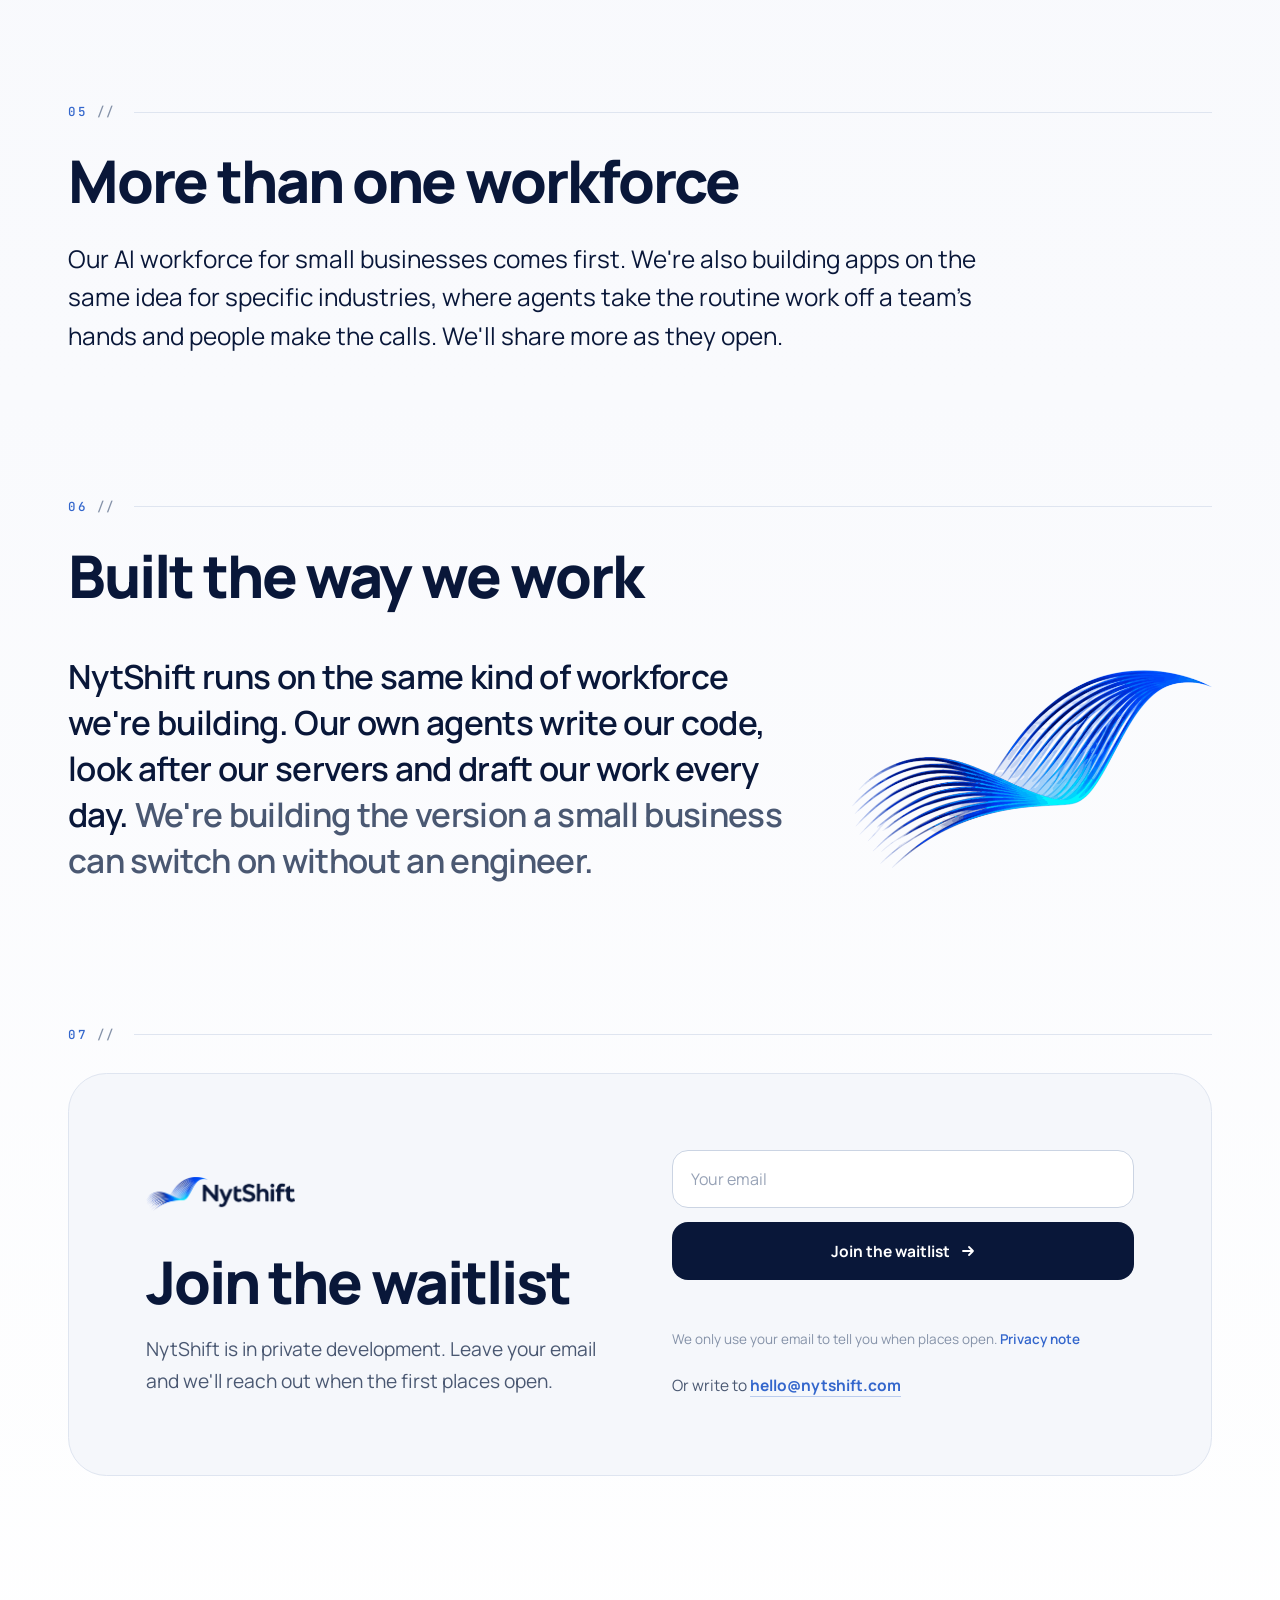
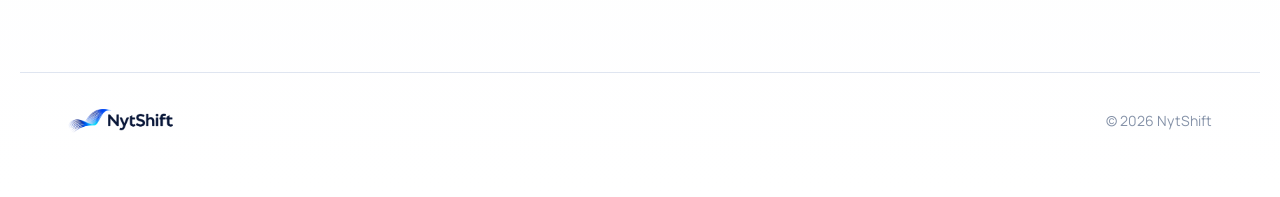
==== commit f8a0ca88: "New bilingual (EN/AR) site: AI workforce / Agentic as a Service, waitlist, privacy note. Old site ke" ====
--- a/index.html
+++ b/index.html
@@ -1,442 +1,567 @@
-<!DOCTYPE html>
-<html lang="en">
+<!doctype html>
+<html lang="en" dir="ltr">
 <head>
-<meta charset="UTF-8">
-<meta name="viewport" content="width=device-width, initial-scale=1.0">
-<title>NytShift — The shift before the shift</title>
-<meta name="description" content="An AI workforce that works while yours sleeps. Built for the work that doesn't wait for morning.">
+<meta charset="utf-8">
+<meta name="viewport" content="width=device-width,initial-scale=1,viewport-fit=cover">
+<title>NytShift: the shift before the shift</title>
+<meta name="description" content="NytShift is building an AI workforce for small businesses. Agentic as a Service: agents plan your content, make it, draft replies to your customers and report back.">
 <link rel="icon" type="image/png" sizes="32x32" href="/assets/favicon-32.png">
 <link rel="icon" href="/assets/favicon.ico" sizes="any">
 <link rel="apple-touch-icon" href="/assets/apple-touch-icon.png">
 <meta name="theme-color" content="#F5F7FB">
-
-
-<link rel="preconnect" href="https://fonts.googleapis.com">
-<link rel="preconnect" href="https://fonts.gstatic.com" crossorigin>
-<link href="https://fonts.googleapis.com/css2?family=Manrope:wght@400;500;600;700;800&family=JetBrains+Mono:wght@400;500&display=swap" rel="stylesheet">
-
+<meta property="og:title" content="NytShift: the shift before the shift">
+<meta property="og:description" content="An AI workforce for small businesses. Agentic as a Service. In private development.">
+<meta property="og:url" content="https://nytshift.com/">
+<meta property="og:type" content="website">
+<meta property="og:image" content="https://nytshift.com/assets/v2/og.png">
+<meta name="twitter:card" content="summary_large_image">
+<link rel="canonical" href="https://nytshift.com/">
+<link rel="stylesheet" href="/assets/v2/fonts.css">
 <style>
-  :root {
-    --navy: #091739;
-    --royal: #3366CC;
-    --horizon: #6097F2;
-    --cyan: #00D4F5;
-    --ice: #F5F7FB;
-    --white: #FFFFFF;
-    --text: #091739;
-    --text-muted: #4A5872;
-    --text-dim: #8592A8;
-    --border: rgba(9, 23, 57, 0.08);
-    --border-strong: rgba(9, 23, 57, 0.16);
-    --accent: #3366CC;
-    --glow: rgba(0, 212, 245, 0.35);
-  }
-  * { margin: 0; padding: 0; box-sizing: border-box; }
-  html { scroll-behavior: smooth; }
-  body {
-    background: var(--ice);
-    color: var(--text);
-    font-family: 'Manrope', system-ui, sans-serif;
-    font-size: 16px; line-height: 1.6; font-weight: 400;
-    overflow-x: hidden; min-height: 100vh;
-    background-image:
-      radial-gradient(ellipse at 85% -10%, rgba(0, 212, 245, 0.10) 0%, transparent 45%),
-      radial-gradient(ellipse at 0% 20%, rgba(51, 102, 204, 0.08) 0%, transparent 45%);
-    -webkit-font-smoothing: antialiased;
-  }
-  .container { max-width: 1180px; margin: 0 auto; padding: 0 32px; position: relative; z-index: 1; }
-
-  /* navigation */
-  nav { position: fixed; top: 0; left: 0; right: 0; z-index: 100; padding: 14px 0;
-    backdrop-filter: blur(14px); -webkit-backdrop-filter: blur(14px);
-    background: rgba(255, 255, 255, 0.72); border-bottom: 1px solid var(--border); transition: padding .3s ease; }
-  .nav-inner { display: flex; justify-content: space-between; align-items: center; }
-  .nav-logo { display: flex; align-items: center; text-decoration: none; line-height: 0; }
-  .nav-logo img { height: 42px; width: auto; display: block; transition: opacity .2s ease; }
-  .nav-logo:hover img { opacity: .85; }
-  .nav-links { display: flex; gap: 36px; align-items: center; }
-  .nav-links a { color: var(--text-muted); text-decoration: none; font-size: 14px; font-weight: 500; transition: color .2s ease; }
-  .nav-links a:hover { color: var(--royal); }
-  .status-dot { display: inline-block; width: 7px; height: 7px; border-radius: 50%; background: var(--cyan);
-    box-shadow: 0 0 10px var(--glow); animation: pulse 2.5s ease-in-out infinite; margin-right: 6px; vertical-align: middle; }
-  @keyframes pulse { 0%,100% { opacity: 1; box-shadow: 0 0 10px var(--glow); } 50% { opacity: .5; box-shadow: 0 0 3px var(--glow); } }
-  .live-time { font-family: 'JetBrains Mono', monospace; font-size: 12px; color: var(--text-muted); letter-spacing: .5px; }
-
-  /* hero */
-  .hero { min-height: 100vh; display: flex; align-items: center; justify-content: center; padding: 150px 0 120px; position: relative; overflow: hidden; }
-  .hero-wave-wrap { position: absolute; left: -5%; right: -5%; bottom: -2%; height: 46%; z-index: 0; pointer-events: none;
-    opacity: 0; will-change: transform, opacity; transform: translate3d(-3%, 14px, 0);
-    animation: waveIn 2.8s cubic-bezier(.22,.61,.36,1) .5s forwards, float 16s ease-in-out 3.3s infinite alternate; }
-  .hero-wave { display: block; width: 100%; height: 100%; opacity: .9; shape-rendering: geometricPrecision; }
-  @keyframes waveIn { to { opacity: 1; transform: translate3d(-1.5%, 6px, 0); } }
-  @keyframes float { from { transform: translate3d(-1.5%, 6px, 0); } to { transform: translate3d(1.5%, -10px, 0); } }
-  @keyframes draw { to { stroke-dashoffset: 0; } }
-  .hero-content { text-align: center; max-width: 920px; width: 100%; position: relative; z-index: 1; }
-  .eyebrow { font-size: 12px; font-weight: 700; text-transform: uppercase; letter-spacing: 3px; color: var(--royal);
-    margin-bottom: 30px; opacity: 0; animation: fadeUp 1s ease .2s forwards; }
-  .hero h1 { font-weight: 700; font-size: clamp(46px, 8.4vw, 116px); line-height: 1.02; letter-spacing: -2.5px;
-    margin-bottom: 28px; color: var(--navy); opacity: 0; animation: fadeUp 1.2s ease .4s forwards; }
-  .hero h1 em { font-style: normal; background: linear-gradient(100deg, var(--royal) 0%, var(--cyan) 100%);
-    -webkit-background-clip: text; background-clip: text; -webkit-text-fill-color: transparent; }
-  .hero-lede { font-size: clamp(17px, 2vw, 21px); color: var(--text-muted); max-width: 620px; margin: 0 auto 52px; line-height: 1.6;
-    opacity: 0; animation: fadeUp 1.2s ease .7s forwards; }
-  .hero-cta { display: inline-flex; align-items: center; gap: 12px; padding: 16px 32px; background: var(--navy); color: #fff;
-    border-radius: 999px; text-decoration: none; font-size: 15px; font-weight: 600; transition: all .3s ease;
-    box-shadow: 0 10px 30px rgba(9,23,57,.18); opacity: 0; animation: fadeUp 1.2s ease 1s forwards; }
-  .hero-cta:hover { background: var(--royal); transform: translateY(-2px); box-shadow: 0 14px 40px rgba(51,102,204,.30); }
-  .hero-cta svg { width: 14px; height: 14px; transition: transform .3s ease; }
-  .hero-cta:hover svg { transform: translateX(3px); }
-  @keyframes fadeUp { from { opacity: 0; transform: translateY(20px); } to { opacity: 1; transform: translateY(0); } }
-
-  /* divider */
-  .arc-divider { width: 100%; height: 90px; margin: 40px 0; }
-  .arc-divider svg { width: 100%; height: 100%; display: block; opacity: .9; }
-  .arc-divider .strand { stroke-dasharray: 2400; stroke-dashoffset: 2400; }
-  .arc-divider.visible .strand { animation: draw 2.6s ease forwards; animation-delay: calc(var(--i) * 60ms); }
-
-  /* sections */
-  section { padding: 100px 0; position: relative; }
-  .section-label { font-size: 12px; font-weight: 700; text-transform: uppercase; letter-spacing: 3px; color: var(--royal);
-    margin-bottom: 22px; display: flex; align-items: center; gap: 14px; }
-  .section-label::before { content: ''; width: 30px; height: 2px; border-radius: 2px; background: linear-gradient(90deg, var(--royal), var(--cyan)); }
-  h2 { font-weight: 700; font-size: clamp(34px, 4.8vw, 60px); line-height: 1.1; letter-spacing: -1.2px; margin-bottom: 32px; max-width: 820px; color: var(--navy); }
-  h2 em { font-style: normal; color: var(--royal); }
-
-  .concept-grid { display: grid; grid-template-columns: 1fr 1fr; gap: 80px; align-items: start; margin-top: 56px; }
-  .concept-prose { font-size: 19px; line-height: 1.7; color: var(--text-muted); }
-  .concept-prose p { margin-bottom: 22px; }
-  .concept-prose p strong { color: var(--navy); font-weight: 700; }
-  .concept-stats { display: grid; gap: 14px; }
-  .stat { padding: 32px 32px; background: var(--white); border: 1px solid var(--border); border-radius: 18px;
-    box-shadow: 0 1px 2px rgba(9,23,57,.04); transition: transform .3s ease, box-shadow .3s ease; }
-  .stat:hover { transform: translateY(-3px); box-shadow: 0 16px 40px rgba(9,23,57,.08); }
-  .stat-number { font-weight: 800; font-size: 54px; line-height: 1; letter-spacing: -1.5px; margin-bottom: 12px;
-    background: linear-gradient(100deg, var(--navy) 0%, var(--royal) 60%, var(--cyan) 100%); -webkit-background-clip: text; background-clip: text; -webkit-text-fill-color: transparent; }
-  .stat-label { font-size: 14px; color: var(--text-muted); line-height: 1.55; }
-
-  .work-grid { display: grid; grid-template-columns: repeat(2, 1fr); gap: 16px; margin-top: 56px; }
-  .work-item { padding: 40px 36px; background: var(--white); border: 1px solid var(--border); border-radius: 18px; position: relative; overflow: hidden;
-    transition: transform .3s ease, box-shadow .3s ease; }
-  .work-item::after { content: ''; position: absolute; left: 0; right: 0; top: 0; height: 3px; background: linear-gradient(90deg, var(--royal), var(--cyan));
-    transform: scaleX(0); transform-origin: left; transition: transform .5s ease; }
-  .work-item:hover { transform: translateY(-3px); box-shadow: 0 16px 40px rgba(9,23,57,.08); }
-  .work-item:hover::after { transform: scaleX(1); }
-  .work-number { font-family: 'JetBrains Mono', monospace; font-size: 12px; color: var(--royal); margin-bottom: 18px; letter-spacing: 1px; }
-  .work-title { font-weight: 700; font-size: 26px; line-height: 1.2; margin-bottom: 12px; letter-spacing: -.5px; color: var(--navy); }
-  .work-desc { font-size: 15px; color: var(--text-muted); line-height: 1.65; }
-
-  .timeline-section { padding: 120px 0; margin: 40px 0; }
-  .timeline { margin-top: 70px; position: relative; padding: 60px 0; }
-  .timeline-track { position: relative; height: 2px; margin: 80px 0; border-radius: 2px;
-    background: linear-gradient(90deg, var(--border) 0%, var(--royal) 25%, var(--cyan) 55%, var(--royal) 85%, var(--navy) 100%); }
-  .timeline-comet { position: absolute; top: 50%; transform: translateY(-50%); width: 14px; height: 14px; background: var(--cyan); border-radius: 50%;
-    box-shadow: 0 0 18px var(--cyan), 0 0 40px var(--glow), -30px 0 30px var(--glow); animation: cometTrack 8s ease-in-out infinite; }
-  @keyframes cometTrack { 0% { left: 0%; opacity: 0; } 10% { opacity: 1; } 90% { opacity: 1; } 100% { left: 100%; opacity: 0; } }
-  .timeline-marks { display: grid; grid-template-columns: repeat(4, 1fr); gap: 20px; margin-top: -40px; }
-  .mark { text-align: left; position: relative; padding-top: 30px; }
-  .mark:nth-child(2), .mark:nth-child(3) { text-align: center; }
-  .mark:last-child { text-align: right; }
-  .mark::before { content: ''; position: absolute; top: 0; width: 10px; height: 10px; background: var(--white); border: 2px solid var(--royal); border-radius: 50%; transform: translateY(-50%); }
-  .mark:nth-child(1)::before { left: 0; }
-  .mark:nth-child(2)::before, .mark:nth-child(3)::before { left: 50%; transform: translate(-50%, -50%); }
-  .mark:last-child::before { right: 0; left: auto; }
-  .mark-time { font-family: 'JetBrains Mono', monospace; font-size: 13px; color: var(--royal); letter-spacing: 1px; margin-bottom: 10px; }
-  .mark-title { font-weight: 700; font-size: 20px; margin-bottom: 8px; line-height: 1.25; color: var(--navy); }
-  .mark-desc { font-size: 13.5px; color: var(--text-muted); line-height: 1.55; }
-
-  .pullquote { font-weight: 500; font-size: clamp(26px, 3.6vw, 44px); line-height: 1.3; letter-spacing: -.6px; text-align: center;
-    max-width: 920px; margin: 60px auto; color: var(--navy); }
-  .pullquote::before, .pullquote::after { content: ''; display: block; width: 48px; height: 2px; border-radius: 2px;
-    background: linear-gradient(90deg, var(--royal), var(--cyan)); margin: 40px auto; }
-
-  .cta-section { text-align: center; padding: 140px 0 110px; overflow: hidden;
-    background: radial-gradient(ellipse at center bottom, rgba(0, 212, 245, 0.10) 0%, transparent 65%); }
-  .cta-section h2 { margin: 0 auto 32px; text-align: center; }
-  .cta-buttons { display: flex; gap: 16px; justify-content: center; flex-wrap: wrap; margin-top: 46px; }
-  .btn-primary { display: inline-flex; align-items: center; gap: 10px; padding: 18px 36px; background: var(--navy); color: #fff; border-radius: 999px;
-    text-decoration: none; font-size: 15px; font-weight: 600; transition: all .3s ease; box-shadow: 0 10px 30px rgba(9,23,57,.18); }
-  .btn-primary:hover { background: var(--royal); transform: translateY(-2px); box-shadow: 0 14px 40px rgba(51,102,204,.30); }
-  .btn-secondary { display: inline-flex; align-items: center; gap: 10px; padding: 18px 36px; background: var(--white); color: var(--navy);
-    border: 1px solid var(--border-strong); border-radius: 999px; text-decoration: none; font-size: 15px; font-weight: 600; transition: all .3s ease; }
-  .btn-secondary:hover { border-color: var(--royal); color: var(--royal); }
-
-  footer { border-top: 1px solid var(--border); padding: 44px 0 36px; position: relative; z-index: 1; background: var(--white); }
-  .footer-inner { display: flex; justify-content: space-between; align-items: center; flex-wrap: wrap; gap: 24px; }
-  .footer-logo { display: flex; align-items: center; line-height: 0; }
-  .footer-logo img { height: 40px; width: auto; display: block; }
-  .footer-meta { font-size: 13px; font-weight: 500; color: var(--text-dim); }
-
-  .reveal { opacity: 0; transform: translateY(30px); transition: opacity 1s ease, transform 1s ease; }
-  .reveal.visible { opacity: 1; transform: translateY(0); }
-
-  @media (prefers-reduced-motion: reduce) {
-    .arc-divider .strand { animation: none !important; stroke-dashoffset: 0; }
-    .hero-wave-wrap { animation: none; opacity: 1; transform: none; }
-    .timeline-comet, .status-dot { animation: none; }
-  }
-  @media (max-width: 900px) {
-    .container { padding: 0 24px; }
-    .nav-links { gap: 20px; }
-    .nav-links a:not(.live-time-link) { display: none; }
-    .nav-logo img { height: 34px; }
-    .concept-grid { grid-template-columns: 1fr; gap: 44px; }
-    .work-grid { grid-template-columns: 1fr; }
-    .timeline-marks { grid-template-columns: 1fr 1fr; gap: 40px; }
-    .timeline-marks .mark { text-align: left !important; }
-    .timeline-marks .mark::before { left: 0 !important; transform: translateY(-50%) !important; }
-    .timeline-track { display: none; }
-    .mark { padding-left: 20px; padding-top: 0; border-left: 2px solid var(--royal); }
-    .mark::before { left: -6px !important; top: 8px; }
-    section { padding: 70px 0; }
-    .hero { padding: 120px 0 90px; }
-    .hero h1 { letter-spacing: -1.5px; }
-    .hero-wave-wrap { height: 34%; left: -40%; right: -40%; bottom: 0; }
-  }
-  @media (max-width: 600px) {
-    .footer-inner { flex-direction: column; align-items: flex-start; text-align: left; }
-    .cta-buttons { flex-direction: column; align-items: stretch; }
-    .btn-primary, .btn-secondary { justify-content: center; }
-  }
+:root{
+  --navy:#091739;--royal:#3366CC;--horizon:#6097F2;--cyan:#00D4F5;--ice:#F5F7FB;
+  --muted:#4A5872;--dim:#8592A8;--line:#DFE5F0;--line-2:#E9EDF5;--white:#fff;
+  
+  --ease-out:cubic-bezier(0.23,1,0.32,1);--ease-io:cubic-bezier(0.77,0,0.175,1);--ease-drawer:cubic-bezier(0.32,0.72,0,1);
+  --dirx:1;
+  --font:Manrope,system-ui,sans-serif;
+  --mono:"JetBrains Mono",ui-monospace,monospace;
+  --wrap:1240px;--gutter:clamp(20px,4vw,48px);
+}
+html[dir=rtl]{--dirx:-1;--font:Manrope,"IBM Plex Sans Arabic",system-ui,sans-serif;--mono:"JetBrains Mono","IBM Plex Sans Arabic",ui-monospace,monospace}
+*{box-sizing:border-box;margin:0;padding:0}
+html{-webkit-text-size-adjust:100%;scroll-behavior:smooth;background:#fff}
+body{font-family:var(--font);color:var(--navy);line-height:1.6;overflow-x:hidden;
+  background:linear-gradient(180deg,#E4EBF8 0px,#EEF2FA 900px,var(--ice) 2200px,#F9FAFD 5200px,#fff 100%);-webkit-font-smoothing:antialiased}
+a{color:inherit;text-decoration:none}
+img{display:block;max-width:100%}
+button,input{font:inherit;color:inherit}
+.wrap{max-width:var(--wrap);margin-inline:auto;padding-inline:var(--gutter)}
+.sr{position:absolute;width:1px;height:1px;overflow:hidden;clip:rect(0 0 0 0);white-space:nowrap}
+.dir{transform:scaleX(var(--dirx))}
+:focus-visible{outline:2px solid var(--royal);outline-offset:3px;border-radius:8px}
+
+/* mono labels */
+.mono{font-family:var(--mono);font-size:12.5px;letter-spacing:.12em;color:var(--dim);font-weight:500}
+html[dir=rtl] .mono{letter-spacing:0;font-size:14px}
+.mono b{color:var(--royal);font-weight:500}
+html[dir=rtl] .hero .mono span{font-family:"IBM Plex Sans Arabic",sans-serif;font-size:15px;font-weight:500}
+
+/* ---------- top bar ---------- */
+.bar{position:sticky;top:0;z-index:30;background:rgba(255,255,255,.72);backdrop-filter:blur(20px) saturate(170%);-webkit-backdrop-filter:blur(20px) saturate(170%);border-block-end:1px solid rgba(9,23,57,.06)}
+.bar .wrap{display:flex;align-items:center;gap:28px;height:72px}
+.bar .logo img{height:28px;width:auto}
+.bar nav{display:flex;gap:30px;margin-inline-start:auto;font-size:14.5px;font-weight:600;color:var(--muted)}
+.bar nav a{transition:color 300ms ease}
+@media (hover:hover) and (pointer:fine){.bar nav a:hover{color:var(--navy)}}
+.lang{position:relative;display:inline-grid;grid-template-columns:1fr 1fr;padding:3px;border-radius:999px;background:var(--ice);border:1px solid var(--line);isolation:isolate}
+.lang button{position:relative;z-index:1;border:0;background:none;cursor:pointer;width:44px;height:32px;border-radius:999px;font-size:13px;font-weight:700;color:var(--dim);transition:color 400ms ease;touch-action:manipulation}
+.lang button[data-lang=ar]{font-family:"IBM Plex Sans Arabic",sans-serif;font-size:16px;line-height:1}
+.lang button[aria-pressed=true]{color:var(--navy)}
+.lang .thumb{position:absolute;z-index:0;inset-block:3px;inset-inline-start:3px;width:44px;border-radius:999px;background:#fff;box-shadow:0 1px 2px rgba(9,23,57,.12),0 4px 12px -4px rgba(9,23,57,.18);transition:transform 520ms var(--ease-drawer)}
+html[lang=ar] .lang .thumb{transform:translateX(calc(44px * var(--dirx)))}
+.bar .btn{height:40px;padding-inline:18px;font-size:14px}
+
+/* ---------- buttons ---------- */
+.btn{display:inline-flex;align-items:center;gap:10px;height:54px;padding-inline:26px;border-radius:999px;background:var(--navy);color:#fff;font-weight:700;font-size:15.5px;border:0;cursor:pointer;white-space:nowrap;transition:transform 200ms var(--ease-out),background-color 400ms ease;touch-action:manipulation}
+.btn:active{transform:scale(.97)}
+.btn svg{width:16px;height:16px;flex:none}
+.btn.ghost{background:transparent;color:var(--navy);box-shadow:inset 0 0 0 1px rgba(9,23,57,.16)}
+.btn .arr{display:inline-flex;transition:transform 400ms var(--ease-out)}
+@media (hover:hover) and (pointer:fine){
+  .btn:hover{background:var(--royal)}
+  .btn.ghost:hover{background:rgba(255,255,255,.7)}
+  .btn:hover .arr{transform:translateX(calc(3px * var(--dirx)))}
+}
+
+/* ---------- hero ---------- */
+.hero{position:relative;overflow:hidden}
+.hero .wrap{position:relative;z-index:1;min-height:min(860px,calc(100dvh - 72px));display:flex;flex-direction:column;justify-content:center;padding-block:96px 120px}
+.hero-copy{max-width:760px}
+.hero h1{font-size:clamp(52px,8vw,118px);line-height:.98;letter-spacing:-.045em;font-weight:800;margin-block:26px 30px;max-width:9.5em}
+html[dir=rtl] .hero h1{font-size:clamp(44px,6.2vw,92px);line-height:1.22;letter-spacing:0;font-weight:700;max-width:11em}
+.hero .lede{font-size:clamp(18px,1.6vw,21px);color:var(--muted);max-width:29em;line-height:1.65}
+html[dir=rtl] .hero .lede{line-height:1.9}
+.status{display:inline-flex;align-items:center;gap:12px;margin-block-start:30px;padding:9px 16px 9px 14px;border-radius:999px;background:rgba(255,255,255,.75);border:1px solid var(--line);font-size:14px;font-weight:600;color:var(--muted)}
+.status i{width:8px;height:8px;border-radius:50%;background:var(--cyan);box-shadow:0 0 0 4px rgba(0,212,245,.16);flex:none}
+.actions{display:flex;flex-wrap:wrap;gap:12px;margin-block-start:36px}
+.wave-plx{position:absolute;inset-block-start:2%;inset-inline-end:-19vw;width:min(64vw,980px);pointer-events:none;z-index:0;will-change:transform}
+.wave-float{will-change:transform,opacity}
+.wave-float img{width:100%;height:auto}
+.horizon{position:absolute;inset-inline:0;inset-block-end:0;height:1px;background:linear-gradient(90deg,transparent,rgba(51,102,204,.28) 30%,rgba(0,212,245,.35) 60%,transparent)}
+
+/* entrance (CSS only, plays once on load, content still renders without JS) */
+@keyframes rise{from{opacity:0;transform:translate3d(0,28px,0)}to{opacity:1;transform:none}}
+@keyframes waveIn{from{opacity:0;transform:translate3d(0,60px,0) scale(.97)}to{opacity:1;transform:none}}
+@keyframes waveFloat{0%{transform:translate3d(0,0,0) rotate(0deg)}100%{transform:translate3d(0,-22px,0) rotate(-1.2deg)}}
+.in{animation:rise 1.6s var(--ease-out) both}
+.in.d1{animation-delay:.12s}.in.d2{animation-delay:.24s}.in.d3{animation-delay:.36s}.in.d4{animation-delay:.48s}
+.wave-in{animation:waveIn 3s var(--ease-out) .2s both}
+.wave-float{animation:waveFloat 8s var(--ease-io) 3.2s infinite alternate}
+
+/* ---------- sections ---------- */
+section.sec{padding-block:clamp(88px,11vw,160px)}
+.sec-head{display:grid;grid-template-columns:auto 1fr;align-items:center;gap:18px;margin-block-end:28px}
+.sec-head .rule{height:1px;background:var(--line)}
+.sec h2,.band h2{font-size:clamp(36px,4.6vw,64px);line-height:1.04;letter-spacing:-.035em;font-weight:800;max-width:14em}
+html[dir=rtl] .sec h2,html[dir=rtl] .band h2{letter-spacing:0;line-height:1.3;font-weight:700}
+.body-l{font-size:clamp(18px,1.5vw,20px);color:var(--muted);line-height:1.7}
+html[dir=rtl] .body-l{line-height:1.95}
+
+/* 01 SaaS to AaaS */
+.shift{display:grid;grid-template-columns:1fr auto 1fr;gap:clamp(20px,3vw,44px);margin-block-start:64px;align-items:start}
+.era{display:flex;flex-direction:column;gap:26px}
+.era .word{font-size:clamp(56px,7vw,104px);font-weight:800;letter-spacing:-.05em;line-height:.9;font-family:Manrope,sans-serif}
+.era.old .word{color:#B4BDCD}
+.era.new .word{color:var(--royal)}
+.era .pane{position:relative;height:250px;border-radius:24px;background:#fff;border:1px solid var(--line);overflow:hidden}
+.era.old .pane{background:#FAFBFD}
+.mid-arrow{align-self:center;margin-block-start:120px;width:64px;height:64px;border-radius:50%;display:grid;place-items:center;background:#fff;border:1px solid var(--line);color:var(--royal)}
+.mid-arrow svg{width:26px;height:26px}
+/* tool window drawing */
+.win-bar{display:flex;gap:6px;padding:14px 16px;border-block-end:1px solid var(--line-2)}
+.win-bar i{width:9px;height:9px;border-radius:50%;background:#DCE2EC}
+.win-body{display:grid;grid-template-columns:90px 1fr;height:calc(100% - 38px)}
+.win-side{border-inline-end:1px solid var(--line-2);padding:16px 14px;display:flex;flex-direction:column;gap:10px}
+.win-side i,.win-main i{display:block;height:8px;border-radius:4px;background:#E6EAF2}
+.win-main{padding:18px;display:flex;flex-direction:column;gap:12px}
+.win-main .field{height:34px;border-radius:9px;border:1px dashed #CCD4E2;background:#fff}
+.cursor{position:absolute;inset-block-end:46px;inset-inline-end:28%;width:22px;color:#98A3B8}
+html[dir=rtl] .cursor{transform:scaleX(-1)}
+/* finished stack drawing */
+.stack{position:absolute;inset:26px 26px auto 26px}
+.card-done{position:absolute;inset-inline:0;height:150px;border-radius:16px;background:#fff;border:1px solid var(--line);display:grid;grid-template-columns:96px 1fr;gap:16px;padding:14px;box-shadow:0 18px 34px -24px rgba(9,23,57,.35)}
+.card-done:nth-child(1){top:48px;transform:scale(.88);opacity:.55}
+.card-done:nth-child(2){top:24px;transform:scale(.94);opacity:.8}
+.card-done:nth-child(3){top:0}
+.thumb-a{border-radius:10px;background:linear-gradient(150deg,#CFE0FB,#6097F2 55%,#3366CC)}
+.lines{display:flex;flex-direction:column;gap:9px;padding-block-start:6px}
+.lines i{display:block;height:8px;border-radius:4px;background:#E6EAF2}
+.lines i:nth-child(1){width:70%;background:#C9D6EE}
+.lines i:nth-child(3){width:55%}
+.ok{position:absolute;inset-block-end:-14px;inset-inline-end:18px;width:44px;height:44px;border-radius:50%;background:var(--royal);display:grid;place-items:center;color:#fff;box-shadow:0 8px 18px -6px rgba(51,102,204,.6)}
+.ok svg{width:20px;height:20px}
+
+/* 02 ledger */
+.ledger{margin-block-start:56px;border-block-start:1px solid var(--navy)}
+.row{display:grid;grid-template-columns:minmax(0,5fr) minmax(0,6fr);gap:clamp(20px,4vw,72px);align-items:center;padding-block:clamp(28px,3.4vw,44px);border-block-end:1px solid var(--line)}
+.row .verb{display:flex;align-items:baseline;gap:18px;flex-wrap:wrap;font-size:clamp(46px,6.2vw,92px);font-weight:800;letter-spacing:-.045em;line-height:1}
+html[dir=rtl] .row .verb{letter-spacing:0;font-weight:700;line-height:1.25}
+.row .num{font-family:var(--mono);font-size:13px;letter-spacing:.1em;color:var(--royal);font-weight:500;align-self:flex-start;padding-block-start:10px;min-width:2.2em}
+.row p{font-size:clamp(18px,1.5vw,21px);color:var(--muted);line-height:1.65;max-width:30em}
+html[dir=rtl] .row p{line-height:1.95}
+.row.building{border-block-end-style:dashed;border-block-end-color:#C7D0E0}
+.row.building .verb{color:#AAB4C6}
+.row.building p{color:var(--dim)}
+.tag{display:inline-flex;align-items:center;gap:8px;height:30px;padding-inline:12px;border-radius:999px;border:1px dashed #AEB9CC;font-family:var(--mono);font-size:12px;letter-spacing:.08em;color:var(--muted);font-weight:500;align-self:center;white-space:nowrap}
+html[dir=rtl] .tag{letter-spacing:0;font-size:13.5px}
+.tag i{width:7px;height:7px;border-radius:50%;border:1.5px solid #8592A8}
+
+/* 03 week */
+.week-grid{display:grid;grid-template-columns:minmax(0,5fr) minmax(0,7fr);gap:clamp(32px,6vw,96px);align-items:center;margin-block-start:56px}
+.week-copy{display:flex;flex-direction:column;gap:22px}
+.board{background:#fff;border:1px solid var(--line);border-radius:28px;padding:clamp(14px,2vw,26px);box-shadow:0 50px 80px -60px rgba(9,23,57,.45)}
+.days{display:grid;grid-template-columns:repeat(7,minmax(0,1fr));gap:clamp(5px,.8vw,10px)}
+.day{display:flex;flex-direction:column;gap:clamp(5px,.6vw,8px);padding:clamp(5px,.6vw,8px);border-radius:14px;min-height:clamp(250px,26vw,360px)}
+.day .d{font-family:var(--mono);font-size:11px;color:var(--dim);letter-spacing:.06em;padding-block-end:6px;padding-inline-start:2px}
+html[dir=rtl] .day .d{font-size:12px;letter-spacing:0}
+.b{border-radius:8px;position:relative}
+.b.post{aspect-ratio:1/1;background:linear-gradient(150deg,#E4ECFB,#B9CFF5)}
+.b.post.c2{background:linear-gradient(150deg,#D9F6FC,#8FE3F3)}
+.b.post.c3{background:linear-gradient(150deg,#C9D9F6,#6E9BE8)}
+.b.vid{aspect-ratio:4/6;background:linear-gradient(170deg,#3E6FD0,#1B3A80)}
+.b.vid::after{content:"";position:absolute;inset:0;margin:auto;width:0;height:0;border-left:9px solid rgba(255,255,255,.9);border-top:6px solid transparent;border-bottom:6px solid transparent}
+.b.car{display:grid;grid-template-columns:repeat(3,1fr);gap:3px}
+.b.car i{aspect-ratio:3/4;border-radius:4px;background:#D3E0F7}
+.b.car i:nth-child(2){background:#A9C3F0}
+.b.cap{height:7px;border-radius:4px;background:#E7EBF3}
+.day.sit{background:var(--ice);box-shadow:inset 0 0 0 1.5px var(--royal)}
+.day.sit .d{color:var(--royal)}
+.tap{margin-block-start:auto;align-self:center;width:clamp(32px,3.6vw,46px);height:clamp(32px,3.6vw,46px);border-radius:50%;background:var(--navy);color:#fff;display:grid;place-items:center}
+.tap svg{width:55%;height:55%}
+
+/* 04 beliefs: the one navy band, no logo here */
+.band{margin-inline:clamp(8px,1.4vw,20px);border-radius:clamp(28px,3vw,44px);background:radial-gradient(120% 90% at 85% 0%,#14306E 0%,var(--navy) 55%);color:#fff;padding-block:clamp(88px,10vw,150px)}
+.band .sec-head .rule{background:rgba(255,255,255,.14)}
+.band .mono{color:#8FA6CF}
+.band .mono b{color:var(--cyan)}
+.beliefs{list-style:none;margin-block-start:56px;border-block-start:1px solid rgba(255,255,255,.18)}
+.beliefs li{display:grid;grid-template-columns:72px 1fr;gap:18px;padding-block:clamp(28px,3vw,40px);border-block-end:1px solid rgba(255,255,255,.12)}
+.beliefs .n{font-family:var(--mono);font-size:13px;color:var(--cyan);letter-spacing:.1em;padding-block-start:12px}
+.beliefs p{font-size:clamp(26px,3.2vw,44px);line-height:1.2;letter-spacing:-.025em;font-weight:700;max-width:24em}
+html[dir=rtl] .beliefs p{letter-spacing:0;line-height:1.55;font-weight:600}
+.beliefs p span:not(.w){color:#8FB6F7;font-weight:600}
+
+
+/* 06 built */
+.built{display:grid;grid-template-columns:minmax(0,8fr) minmax(0,4fr);gap:clamp(28px,5vw,80px);align-items:center;margin-block-start:48px}
+.built p{font-size:clamp(24px,2.6vw,36px);line-height:1.38;letter-spacing:-.02em;font-weight:600;color:var(--navy)}
+html[dir=rtl] .built p{letter-spacing:0;line-height:1.75;font-weight:500}
+.built p .soft{color:var(--muted)}
+.built .mark{width:100%;max-width:360px;height:auto;justify-self:end}
+
+/* 07 waitlist */
+.join{background:var(--ice);border:1px solid var(--line);border-radius:clamp(28px,3vw,44px);padding:clamp(32px,6vw,88px);display:grid;grid-template-columns:minmax(0,6fr) minmax(0,6fr);gap:clamp(32px,5vw,80px);align-items:end;position:relative;overflow:hidden}
+.join .logo-l{height:34px;width:auto;margin-block-end:40px}
+.join h2{margin-block-end:20px}
+form.wl{display:flex;flex-direction:column;gap:14px}
+.f-label{font-size:14px;font-weight:700;color:var(--navy)}
+.email{height:58px;border-radius:16px;border:1px solid #CBD4E3;background:#fff;padding-inline:18px;font-size:16px;outline:none;transition:box-shadow 300ms ease,border-color 300ms ease;width:100%}
+.email:focus{border-color:var(--royal);box-shadow:0 0 0 4px rgba(51,102,204,.14)}
+.email::placeholder{color:#97A2B6}
+form.wl .btn{width:100%;justify-content:center;height:58px;border-radius:16px}
+section[id]{scroll-margin-top:88px}
+.wl-note a{color:var(--royal);font-weight:600}
+.hp{position:absolute;inset-inline-start:-9999px;width:1px;height:1px;opacity:0}
+.wl-msg{min-height:1.4em;font-size:15px;font-weight:600;color:var(--royal);margin:0}
+.wl-msg.err{color:#B42318}
+.wl-note{font-size:13.5px;color:var(--dim);margin:0}
+form.wl .btn[disabled]{opacity:.6;cursor:default}
+.or{margin-block-start:22px;font-size:15.5px;color:var(--muted)}
+.or a{color:var(--royal);font-weight:700;border-block-end:1px solid rgba(51,102,204,.3)}
+
+footer{padding-block:56px 64px}
+footer .wrap{display:flex;align-items:center;justify-content:space-between;gap:20px;flex-wrap:wrap;border-block-start:1px solid var(--line);padding-block-start:36px}
+footer img{height:24px;width:auto}
+footer small{font-size:14px;color:var(--dim)}
+
+/* scroll-linked rise for drawings: transform only, so nothing is ever hidden */
+@supports (animation-timeline: view()){
+  @keyframes drift{from{transform:translate3d(0,48px,0)}to{transform:none}}
+  .drift{animation:drift linear both;animation-timeline:view();animation-range:entry 0% cover 40%}
+}
+
+/* language swap: quick opacity dip on main only */
+main,.bar nav{transition:opacity 260ms ease}
+.swapping main,.swapping .bar nav{opacity:0}
+
+/* ---------- responsive ---------- */
+@media (max-width:980px){
+  .bar nav{display:none}
+  .bar .lang{margin-inline-start:auto}
+  .week-grid,.built,.join{grid-template-columns:1fr}
+  .built .mark{max-width:280px}
+}
+@media (max-width:760px){
+  .bar .wrap{gap:12px;height:64px}
+  .bar .logo img{height:23px}
+  .bar .btn{height:38px;padding-inline:14px;font-size:13px}
+  .lang button{width:40px;height:30px}
+  .lang .thumb{width:40px}
+  html[lang=ar] .lang .thumb{transform:translateX(calc(40px * var(--dirx)))}
+  .hero .wrap{min-height:0;padding-block:272px 80px}
+  .wave-plx{inset-block-start:8px;inset-inline-end:-16vw;width:106vw}
+  .hero h1{font-size:clamp(46px,13vw,64px)}
+  html[dir=rtl] .hero h1{font-size:clamp(38px,10.4vw,52px)}
+  .actions .btn{flex:1 1 100%;justify-content:center}
+  .status{border-radius:18px;align-items:flex-start;padding:12px 16px}
+  .status i{margin-block-start:7px}
+  .shift{grid-template-columns:1fr;gap:28px}
+  .mid-arrow{margin:0;justify-self:center;transform:rotate(90deg)}
+  html[dir=rtl] .mid-arrow{transform:rotate(90deg)}
+  html[dir=rtl] .mid-arrow svg{transform:scaleX(1)}
+  .era .pane{height:220px}
+  .row{grid-template-columns:1fr;gap:14px}
+  .beliefs li{grid-template-columns:44px 1fr;gap:10px}
+  .day{min-height:210px;border-radius:10px}
+  .b{border-radius:5px}
+  .board{border-radius:20px}
+  .join .logo-l{height:28px}
+}
+@media (prefers-reduced-motion:reduce){
+  *,*::before,*::after{animation:none !important;transition-duration:1ms !important;scroll-behavior:auto !important}
+  .wave-plx,.wave-float{transform:none !important;opacity:1 !important}
+}
+.sol-p{margin-block-start:28px;max-width:40em;font-size:clamp(20px,1.9vw,26px);color:var(--navy);line-height:1.6}
 </style>
 </head>
 <body>
-
-
-<nav>
-  <div class="container nav-inner">
-    <a href="#" class="nav-logo" aria-label="NytShift">
-      <img src="/assets/logo.png" alt="NytShift" width="158" height="42">
-    </a>
-    <div class="nav-links">
-      <a href="#concept">Concept</a>
-      <a href="#work">Work</a>
-      <a href="#shift">A shift</a>
-      <a href="#contact">Contact</a>
-      <span class="live-time"><span class="status-dot"></span><span id="clock">00:00:00</span></span>
-    </div>
+<header class="bar">
+  <div class="wrap">
+    <a class="logo" href="#top" aria-label="NytShift"><img src="/assets/v2/logo.png" alt="NytShift" width="1200" height="274"></a>
+    <nav aria-label="Sections">
+      <a href="#workforce" data-i18n="nav_workforce">Workforce</a>
+      <a href="#week" data-i18n="nav_how">How it works</a>
+      <a href="#solutions" data-i18n="nav_sol">Solutions</a>
+    </nav>
+    <div class="lang" role="group" aria-label="Language">
+      <button type="button" data-lang="en" aria-pressed="true" lang="en">EN</button>
+      <button type="button" data-lang="ar" aria-pressed="false" lang="ar">ع</button>
+      <span class="thumb" aria-hidden="true"></span>
+    </div>
+    <a class="btn" href="#waitlist" data-i18n="nav_cta">Waitlist</a>
   </div>
-</nav>
-
-<section class="hero">
-  <div class="hero-wave-wrap"><svg class="hero-wave" viewBox="0 0 1600 520" preserveAspectRatio="none" fill="none" xmlns="http://www.w3.org/2000/svg" aria-hidden="true">
-<defs><linearGradient id="wg" x1="0" y1="0" x2="1600" y2="0" gradientUnits="userSpaceOnUse"><stop offset="0" stop-color="#3366CC" stop-opacity="0"/><stop offset=".22" stop-color="#3366CC" stop-opacity=".55"/><stop offset=".55" stop-color="#00D4F5" stop-opacity=".9"/><stop offset=".85" stop-color="#3366CC" stop-opacity=".6"/><stop offset="1" stop-color="#091739" stop-opacity="0"/></linearGradient></defs><g stroke="url(#wg)" stroke-linecap="round">
-<path class="strand" style="--i:0" stroke-width="0.60" d="M-20 179.4 C 352.0 130.0, 608.0 348.4, 800.0 348.4 S 1184.0 20.8, 1632.0 -52.0"/>
-<path class="strand" style="--i:1" stroke-width="0.67" d="M-20 190.8 C 352.0 136.2, 608.0 349.6, 800.0 349.6 S 1184.0 26.6, 1632.0 -43.7"/>
-<path class="strand" style="--i:2" stroke-width="0.74" d="M-20 202.3 C 352.0 142.5, 608.0 350.9, 800.0 350.9 S 1184.0 32.4, 1632.0 -35.4"/>
-<path class="strand" style="--i:3" stroke-width="0.82" d="M-20 213.7 C 352.0 148.7, 608.0 352.1, 800.0 352.1 S 1184.0 38.3, 1632.0 -27.0"/>
-<path class="strand" style="--i:4" stroke-width="0.89" d="M-20 225.2 C 352.0 155.0, 608.0 353.4, 800.0 353.4 S 1184.0 44.1, 1632.0 -18.7"/>
-<path class="strand" style="--i:5" stroke-width="0.96" d="M-20 236.6 C 352.0 161.2, 608.0 354.6, 800.0 354.6 S 1184.0 49.9, 1632.0 -10.4"/>
-<path class="strand" style="--i:6" stroke-width="1.03" d="M-20 248.0 C 352.0 167.4, 608.0 355.9, 800.0 355.9 S 1184.0 55.7, 1632.0 -2.1"/>
-<path class="strand" style="--i:7" stroke-width="1.10" d="M-20 259.5 C 352.0 173.7, 608.0 357.1, 800.0 357.1 S 1184.0 61.6, 1632.0 6.2"/>
-<path class="strand" style="--i:8" stroke-width="1.18" d="M-20 270.9 C 352.0 179.9, 608.0 358.4, 800.0 358.4 S 1184.0 67.4, 1632.0 14.6"/>
-<path class="strand" style="--i:9" stroke-width="1.25" d="M-20 282.4 C 352.0 186.2, 608.0 359.6, 800.0 359.6 S 1184.0 73.2, 1632.0 22.9"/>
-<path class="strand" style="--i:10" stroke-width="1.32" d="M-20 293.8 C 352.0 192.4, 608.0 360.9, 800.0 360.9 S 1184.0 79.0, 1632.0 31.2"/>
-<path class="strand" style="--i:11" stroke-width="1.39" d="M-20 305.2 C 352.0 198.6, 608.0 362.1, 800.0 362.1 S 1184.0 84.9, 1632.0 39.5"/>
-<path class="strand" style="--i:12" stroke-width="1.46" d="M-20 316.7 C 352.0 204.9, 608.0 363.4, 800.0 363.4 S 1184.0 90.7, 1632.0 47.8"/>
-<path class="strand" style="--i:13" stroke-width="1.46" d="M-20 328.1 C 352.0 211.1, 608.0 364.6, 800.0 364.6 S 1184.0 96.5, 1632.0 56.2"/>
-<path class="strand" style="--i:14" stroke-width="1.39" d="M-20 339.6 C 352.0 217.4, 608.0 365.9, 800.0 365.9 S 1184.0 102.3, 1632.0 64.5"/>
-<path class="strand" style="--i:15" stroke-width="1.32" d="M-20 351.0 C 352.0 223.6, 608.0 367.1, 800.0 367.1 S 1184.0 108.2, 1632.0 72.8"/>
-<path class="strand" style="--i:16" stroke-width="1.25" d="M-20 362.4 C 352.0 229.8, 608.0 368.4, 800.0 368.4 S 1184.0 114.0, 1632.0 81.1"/>
-<path class="strand" style="--i:17" stroke-width="1.18" d="M-20 373.9 C 352.0 236.1, 608.0 369.6, 800.0 369.6 S 1184.0 119.8, 1632.0 89.4"/>
-<path class="strand" style="--i:18" stroke-width="1.10" d="M-20 385.3 C 352.0 242.3, 608.0 370.9, 800.0 370.9 S 1184.0 125.6, 1632.0 97.8"/>
-<path class="strand" style="--i:19" stroke-width="1.03" d="M-20 396.8 C 352.0 248.6, 608.0 372.1, 800.0 372.1 S 1184.0 131.5, 1632.0 106.1"/>
-<path class="strand" style="--i:20" stroke-width="0.96" d="M-20 408.2 C 352.0 254.8, 608.0 373.4, 800.0 373.4 S 1184.0 137.3, 1632.0 114.4"/>
-<path class="strand" style="--i:21" stroke-width="0.89" d="M-20 419.6 C 352.0 261.0, 608.0 374.6, 800.0 374.6 S 1184.0 143.1, 1632.0 122.7"/>
-<path class="strand" style="--i:22" stroke-width="0.82" d="M-20 431.1 C 352.0 267.3, 608.0 375.9, 800.0 375.9 S 1184.0 148.9, 1632.0 131.0"/>
-<path class="strand" style="--i:23" stroke-width="0.74" d="M-20 442.5 C 352.0 273.5, 608.0 377.1, 800.0 377.1 S 1184.0 154.8, 1632.0 139.4"/>
-<path class="strand" style="--i:24" stroke-width="0.67" d="M-20 454.0 C 352.0 279.8, 608.0 378.4, 800.0 378.4 S 1184.0 160.6, 1632.0 147.7"/>
-<path class="strand" style="--i:25" stroke-width="0.60" d="M-20 465.4 C 352.0 286.0, 608.0 379.6, 800.0 379.6 S 1184.0 166.4, 1632.0 156.0"/>
-</g></svg></div>
-  <div class="container hero-content">
-    <div class="eyebrow">An AI workforce</div>
-    <h1>The shift before <em>the shift</em></h1>
-    <p class="hero-lede">Non-Humans that work through the night. The brief goes in before you close your laptop. The output is on your desk before the team walks in.</p>
-    <a href="#contact" class="hero-cta">
-      Start a shift
-      <svg viewBox="0 0 24 24" fill="none" stroke="currentColor" stroke-width="2"><path d="M5 12h14M13 5l7 7-7 7"/></svg>
-    </a>
-  </div>
-</section>
-
-<div class="container">
-  <div class="arc-divider reveal-line">
-    <svg viewBox="0 0 1600 160" preserveAspectRatio="none" fill="none" xmlns="http://www.w3.org/2000/svg" aria-hidden="true">
-<defs><linearGradient id="wg2" x1="0" y1="0" x2="1600" y2="0" gradientUnits="userSpaceOnUse"><stop offset="0" stop-color="#3366CC" stop-opacity="0"/><stop offset=".22" stop-color="#3366CC" stop-opacity=".55"/><stop offset=".55" stop-color="#00D4F5" stop-opacity=".9"/><stop offset=".85" stop-color="#3366CC" stop-opacity=".6"/><stop offset="1" stop-color="#091739" stop-opacity="0"/></linearGradient></defs><g stroke="url(#wg2)" stroke-linecap="round">
-<path class="strand" style="--i:0" stroke-width="0.60" d="M-20 55.2 C 352.0 40.0, 608.0 107.2, 800.0 107.2 S 1184.0 6.4, 1632.0 -16.0"/>
-<path class="strand" style="--i:1" stroke-width="0.74" d="M-20 62.0 C 352.0 43.7, 608.0 107.9, 800.0 107.9 S 1184.0 9.8, 1632.0 -11.1"/>
-<path class="strand" style="--i:2" stroke-width="0.88" d="M-20 68.7 C 352.0 47.4, 608.0 108.7, 800.0 108.7 S 1184.0 13.3, 1632.0 -6.2"/>
-<path class="strand" style="--i:3" stroke-width="1.02" d="M-20 75.5 C 352.0 51.1, 608.0 109.4, 800.0 109.4 S 1184.0 16.7, 1632.0 -1.2"/>
-<path class="strand" style="--i:4" stroke-width="1.15" d="M-20 82.3 C 352.0 54.8, 608.0 110.2, 800.0 110.2 S 1184.0 20.2, 1632.0 3.7"/>
-<path class="strand" style="--i:5" stroke-width="1.29" d="M-20 89.0 C 352.0 58.5, 608.0 110.9, 800.0 110.9 S 1184.0 23.6, 1632.0 8.6"/>
-<path class="strand" style="--i:6" stroke-width="1.43" d="M-20 95.8 C 352.0 62.2, 608.0 111.6, 800.0 111.6 S 1184.0 27.1, 1632.0 13.5"/>
-<path class="strand" style="--i:7" stroke-width="1.43" d="M-20 102.6 C 352.0 65.8, 608.0 112.4, 800.0 112.4 S 1184.0 30.5, 1632.0 18.5"/>
-<path class="strand" style="--i:8" stroke-width="1.29" d="M-20 109.4 C 352.0 69.5, 608.0 113.1, 800.0 113.1 S 1184.0 34.0, 1632.0 23.4"/>
-<path class="strand" style="--i:9" stroke-width="1.15" d="M-20 116.1 C 352.0 73.2, 608.0 113.8, 800.0 113.8 S 1184.0 37.4, 1632.0 28.3"/>
-<path class="strand" style="--i:10" stroke-width="1.02" d="M-20 122.9 C 352.0 76.9, 608.0 114.6, 800.0 114.6 S 1184.0 40.9, 1632.0 33.2"/>
-<path class="strand" style="--i:11" stroke-width="0.88" d="M-20 129.7 C 352.0 80.6, 608.0 115.3, 800.0 115.3 S 1184.0 44.3, 1632.0 38.2"/>
-<path class="strand" style="--i:12" stroke-width="0.74" d="M-20 136.4 C 352.0 84.3, 608.0 116.1, 800.0 116.1 S 1184.0 47.8, 1632.0 43.1"/>
-<path class="strand" style="--i:13" stroke-width="0.60" d="M-20 143.2 C 352.0 88.0, 608.0 116.8, 800.0 116.8 S 1184.0 51.2, 1632.0 48.0"/>
-</g></svg>
-</div>
-
-<section id="concept">
-  <div class="container reveal">
-    <div class="section-label">01 / The concept</div>
-    <h2>While the world sleeps, <em>the work happens.</em></h2>
-    <div class="concept-grid">
-      <div class="concept-prose">
-        <p>Most knowledge work waits for morning. A procurement comparison sits until somebody opens the file. A report sits until somebody starts writing. A review sits until somebody has time.</p>
-        <p><strong>NytShift is the workforce that doesn't wait.</strong> You hand off the brief at the end of the day. Non-human employees reason, draft, analyze, and assemble through the night. The output is ready before the first coffee.</p>
-        <p>Not assistance. Not augmentation. The work itself, done.</p>
+</header>
+
+<main id="top">
+  <!-- HERO -->
+  <section class="hero">
+    <div class="wave-plx" aria-hidden="true"><div class="wave-in"><div class="wave-float"><img src="/assets/v2/wave.png" alt="" width="1420" height="779"></div></div></div>
+    <div class="wrap">
+      <div class="hero-copy">
+        <p class="mono in"><b>//</b> <span data-i18n="hero_label">AI workforce. Agentic as a Service.</span></p>
+        <h1 class="in d1" data-i18n="hero_h1">The shift before the shift.</h1>
+        <p class="lede in d2" data-i18n="hero_p">NytShift is building an AI workforce for small businesses. A standing crew of agents plans your content, makes it, drafts replies to your customers and reports back, so the business keeps moving while you run it.</p>
+        <div class="in d3"><span class="status"><i aria-hidden="true"></i><span data-i18n="hero_badge">In private development. Saudi Arabia and Lebanon first.</span></span></div>
+        <div class="actions in d4">
+          <a class="btn" href="#waitlist"><span data-i18n="btn_join">Join the waitlist</span><span class="arr"><svg class="dir" viewBox="0 0 16 16" fill="none" stroke="currentColor" stroke-width="1.8" stroke-linecap="round" stroke-linejoin="round" aria-hidden="true"><path d="M3 8h10M9 4l4 4-4 4"/></svg></span></a>
+          <a class="btn ghost" href="#week" data-i18n="btn_how">See how it works</a>
+        </div>
       </div>
-      <div class="concept-stats">
-        <div class="stat">
-          <div class="stat-number">8h</div>
-          <div class="stat-label">Of overnight work, compressed into the time between dinner and dawn.</div>
-        </div>
-        <div class="stat">
-          <div class="stat-number">0</div>
-          <div class="stat-label">Human queues. The shift starts the moment the brief lands.</div>
-        </div>
-        <div class="stat">
-          <div class="stat-number">06:00</div>
-          <div class="stat-label">Output delivered before the operating day begins.</div>
+    </div>
+    <div class="horizon" aria-hidden="true"></div>
+  </section>
+
+  <!-- 01 -->
+  <section class="sec" id="shift">
+    <div class="wrap">
+      <div class="sec-head"><span class="mono"><b>01</b> //</span><span class="rule"></span></div>
+      <h2 data-i18n="s1_h">From software to a workforce</h2>
+      <div class="shift">
+        <div class="era old">
+          <div class="word" aria-hidden="true">SaaS</div>
+          <div class="pane drift" aria-hidden="true">
+            <div class="win-bar"><i></i><i></i><i></i></div>
+            <div class="win-body">
+              <div class="win-side"><i></i><i style="width:70%"></i><i style="width:80%"></i><i style="width:60%"></i></div>
+              <div class="win-main"><i style="width:45%"></i><div class="field"></div><div class="field"></div><i style="width:30%"></i></div>
+            </div>
+            <svg class="cursor" viewBox="0 0 24 24" fill="#fff" stroke="currentColor" stroke-width="1.5" stroke-linejoin="round"><path d="M5 3l14 8-6 1.6L10 19z"/></svg>
+          </div>
+          <p class="body-l" data-i18n="s1_p1">For twenty years, business software has meant SaaS. You pay a monthly fee, you get a tool, and someone on your team still has to sit down and use it.</p>
+        </div>
+        <div class="mid-arrow" aria-hidden="true"><svg class="dir" viewBox="0 0 24 24" fill="none" stroke="currentColor" stroke-width="1.8" stroke-linecap="round" stroke-linejoin="round"><path d="M4 12h16M14 6l6 6-6 6"/></svg></div>
+        <div class="era new">
+          <div class="word" aria-hidden="true">AaaS</div>
+          <div class="pane drift" aria-hidden="true">
+            <div class="stack">
+              <div class="card-done"><div class="thumb-a"></div><div class="lines"><i></i><i></i><i></i></div></div>
+              <div class="card-done"><div class="thumb-a"></div><div class="lines"><i></i><i></i><i></i></div></div>
+              <div class="card-done"><div class="thumb-a"></div><div class="lines"><i></i><i></i><i></i></div><span class="ok"><svg viewBox="0 0 20 20" fill="none" stroke="currentColor" stroke-width="2.2" stroke-linecap="round" stroke-linejoin="round"><path d="M4.5 10.5l3.5 3.5 7.5-8"/></svg></span></div>
+            </div>
+          </div>
+          <p class="body-l" data-i18n="s1_p2">Agentic as a Service (AaaS) is the next step. You subscribe to agents that do the work themselves. They plan, write, design, reply and follow up, then bring the finished work to you for a yes. You direct them the way you'd direct a team, without hiring anyone.</p>
         </div>
       </div>
     </div>
-  </div>
-</section>
-
-<section id="work">
-  <div class="container reveal">
-    <div class="section-label">02 / The work</div>
-    <h2>What gets done <em>between dusk and dawn.</em></h2>
-    <p class="concept-prose" style="max-width: 700px;">Built first for the construction and industrial sector. The categories of work are deliberate, narrow, and chosen for repeatability.</p>
-    <div class="work-grid">
-      <div class="work-item">
-        <div class="work-number">01</div>
-        <div class="work-title">Procurement comparison</div>
-        <div class="work-desc">Vendor offers analyzed, normalized, costed, and risk flagged. Detailed comparison sheets that used to take days, prepared overnight.</div>
+  </section>
+
+  <!-- 02 -->
+  <section class="sec" id="workforce" style="padding-block-start:0">
+    <div class="wrap">
+      <div class="sec-head"><span class="mono"><b>02</b> //</span><span class="rule"></span></div>
+      <h2 data-i18n="s2_h">What the workforce will do</h2>
+      <div class="ledger">
+        <div class="row"><div class="verb"><span class="num">01</span><span data-i18n="w1">Plans.</span></div><p data-i18n="w1p">Builds each week's content around what you sell and what your customers respond to, and changes course when the numbers say so.</p></div>
+        <div class="row"><div class="verb"><span class="num">02</span><span data-i18n="w2">Creates.</span></div><p data-i18n="w2p">Posts, carousels, short videos and captions, in Arabic and English, made from your own photos and your brand.</p></div>
+        <div class="row building"><div class="verb"><span class="num">03</span><span data-i18n="w3">Replies</span><span class="tag"><i></i><span data-i18n="w3tag">in build</span></span></div><p data-i18n="w3p">Reads comments and messages, picks out the real enquiries, and drafts a reply for you to approve.</p></div>
+        <div class="row"><div class="verb"><span class="num">04</span><span data-i18n="w4">Reports.</span></div><p data-i18n="w4p">One page a week: what went out, what worked, and what the workforce did for you.</p></div>
       </div>
-      <div class="work-item">
-        <div class="work-number">02</div>
-        <div class="work-title">Document drafting and review</div>
-        <div class="work-desc">Contracts, technical specifications, scopes of work. Drafted, redlined, and structured against your standards.</div>
+    </div>
+  </section>
+
+  <!-- 03 -->
+  <section class="sec" id="week" style="padding-block-start:0">
+    <div class="wrap">
+      <div class="sec-head"><span class="mono"><b>03</b> //</span><span class="rule"></span></div>
+      <h2 data-i18n="s3_h">How a week runs</h2>
+      <div class="week-grid">
+        <div class="week-copy">
+          <p class="body-l" data-i18n="s3_p1">The work happens while you're busy with everything else. Once a week you sit down, look over what's finished, and approve it in one go. Nothing reaches your customers without your tap.</p>
+          <p class="body-l" data-i18n="s3_p2">Setup works the same way. An onboarding agent asks you about your business, then you connect your accounts through Meta's official sign-in. There's no call to book and no new software to learn.</p>
+        </div>
+        <div class="board drift" aria-hidden="true">
+          <div class="days">
+            <div class="day"><span class="d" data-i18n="d0">Sun</span><div class="b post"></div><div class="b cap"></div><div class="b vid"></div></div>
+            <div class="day"><span class="d" data-i18n="d1">Mon</span><div class="b car"><i></i><i></i><i></i></div><div class="b cap"></div><div class="b post c2"></div></div>
+            <div class="day"><span class="d" data-i18n="d2">Tue</span><div class="b post c3"></div><div class="b post"></div><div class="b cap"></div></div>
+            <div class="day"><span class="d" data-i18n="d3">Wed</span><div class="b vid"></div><div class="b cap"></div><div class="b car"><i></i><i></i><i></i></div></div>
+            <div class="day sit"><span class="d" data-i18n="d4">Thu</span><div class="b post c2"></div><div class="b cap"></div><span class="tap"><svg viewBox="0 0 20 20" fill="none" stroke="currentColor" stroke-width="2.2" stroke-linecap="round" stroke-linejoin="round"><path d="M4.5 10.5l3.5 3.5 7.5-8"/></svg></span></div>
+            <div class="day"><span class="d" data-i18n="d5">Fri</span><div class="b post"></div><div class="b cap"></div></div>
+            <div class="day"><span class="d" data-i18n="d6">Sat</span><div class="b car"><i></i><i></i><i></i></div><div class="b post c3"></div><div class="b cap"></div></div>
+          </div>
+        </div>
       </div>
-      <div class="work-item">
-        <div class="work-number">03</div>
-        <div class="work-title">Reporting and synthesis</div>
-        <div class="work-desc">Operational data turned into briefings, dashboards, and decision ready summaries. Ready for the morning meeting.</div>
+    </div>
+  </section>
+
+  <!-- 04 navy band -->
+  <section class="band" id="believe">
+    <div class="wrap">
+      <div class="sec-head"><span class="mono"><b>04</b> //</span><span class="rule"></span></div>
+      <h2 data-i18n="s4_h">What we believe</h2>
+      <ol class="beliefs">
+        <li><span class="n">01</span><p><span class="w" data-i18n="b1a">A small business doesn't need a marketing hire.</span> <span data-i18n="b1b">It needs the daily work done, every day.</span></p></li>
+        <li><span class="n">02</span><p><span class="w" data-i18n="b2">Answering every customer quickly sells more than one extra reel.</span></p></li>
+        <li><span class="n">03</span><p><span class="w" data-i18n="b3a">An agent should say it's an agent.</span> <span data-i18n="b3b">We show ours openly.</span></p></li>
+        <li><span class="n">04</span><p><span class="w" data-i18n="b4a">Good software needs almost none of your time.</span> <span data-i18n="b4b">If it needs a weekly call, it's a service pretending to be software.</span></p></li>
+      </ol>
+    </div>
+  </section>
+
+  <!-- 05 Solutions -->
+  <section class="sec" id="solutions">
+    <div class="wrap">
+      <div class="sec-head"><span class="mono"><b>05</b> //</span><span class="rule"></span></div>
+      <h2 data-i18n="s5_h">More than one workforce</h2>
+      <p class="body-l sol-p" data-i18n="s5_p">Our AI workforce for small businesses comes first. We're also building apps on the same idea for specific industries, where agents take the routine work off a team's hands and people make the calls. We'll share more as they open.</p>
+    </div>
+  </section>
+
+  <!-- 06 -->
+  <section class="sec" id="built" style="padding-block-start:0">
+    <div class="wrap">
+      <div class="sec-head"><span class="mono"><b>06</b> //</span><span class="rule"></span></div>
+      <h2 data-i18n="s6_h">Built the way we work</h2>
+      <div class="built">
+        <p><span data-i18n="s6_p1">NytShift runs on the same kind of workforce we're building. Our own agents write our code, look after our servers and draft our work every day.</span> <span class="soft" data-i18n="s6_p2">We're building the version a small business can switch on without an engineer.</span></p>
+        <img class="mark drift" src="/assets/v2/wave.png" alt="" width="1420" height="779">
       </div>
-      <div class="work-item">
-        <div class="work-number">04</div>
-        <div class="work-title">Exception review</div>
-        <div class="work-desc">Sites, schedules, and ledgers scanned for the anomalies a human would catch on a long enough day. Flagged before they compound.</div>
+    </div>
+  </section>
+
+  <!-- 07 -->
+  <section class="sec" id="waitlist" style="padding-block-start:0">
+    <div class="wrap">
+      <div class="sec-head"><span class="mono"><b>07</b> //</span><span class="rule"></span></div>
+      <div class="join">
+        <div>
+          <img class="logo-l" src="/assets/v2/logo.png" alt="NytShift" width="1200" height="274">
+          <h2 data-i18n="s7_h">Join the waitlist</h2>
+          <p class="body-l" data-i18n="s7_p">NytShift is in private development. Leave your email and we'll reach out when the first places open.</p>
+        </div>
+        <div>
+          <form class="wl" id="wl" novalidate>
+            <label class="sr" for="email" data-i18n="email_label">Email</label>
+            <input class="hp" type="text" name="nyt_hpx" tabindex="-1" autocomplete="off" aria-hidden="true">
+            <input class="email" id="email" required maxlength="254" type="email" autocomplete="email" placeholder="Your email" data-i18n-ph="email_ph">
+            <button class="btn" type="submit"><span data-i18n="btn_join">Join the waitlist</span><span class="arr"><svg class="dir" viewBox="0 0 16 16" fill="none" stroke="currentColor" stroke-width="1.8" stroke-linecap="round" stroke-linejoin="round" aria-hidden="true"><path d="M3 8h10M9 4l4 4-4 4"/></svg></span></button>
+            <p class="wl-msg" id="wl-msg" role="status" aria-live="polite"></p>
+            <p class="wl-note"><span data-i18n="wl_note">We only use your email to tell you when places open.</span> <a href="/privacy/" id="privlink" data-i18n="wl_priv">Privacy note</a></p>
+          </form>
+          <p class="or"><span data-i18n="s7_or">Or write to</span> <a href="mailto:hello@nytshift.com">hello@nytshift.com</a></p>
+        </div>
       </div>
     </div>
-  </div>
-</section>
-
-<section id="shift" class="timeline-section">
-  <div class="container reveal">
-    <div class="section-label">03 / The arc of a shift</div>
-    <h2>One night, <em>one shift.</em></h2>
-    <div class="timeline">
-      <div class="timeline-track">
-        <div class="timeline-comet"></div>
-      </div>
-      <div class="timeline-marks">
-        <div class="mark">
-          <div class="mark-time">23:47</div>
-          <div class="mark-title">Brief submitted</div>
-          <div class="mark-desc">Procurement lead drops six vendor quotes into the queue and closes the laptop.</div>
-        </div>
-        <div class="mark">
-          <div class="mark-time">01:30</div>
-          <div class="mark-title">Analysis begins</div>
-          <div class="mark-desc"> Non-human employees normalize line items, surface technical mismatches, model the total cost of ownership.</div>
-        </div>
-        <div class="mark">
-          <div class="mark-time">04:15</div>
-          <div class="mark-title">Risks flagged</div>
-          <div class="mark-desc">Past performance pulled, payment terms compared, delivery exposure quantified.</div>
-        </div>
-        <div class="mark">
-          <div class="mark-time">06:03</div>
-          <div class="mark-title">Delivered</div>
-          <div class="mark-desc">Comparison sheet, recommendation memo, and supporting workings in the inbox before the day starts.</div>
-        </div>
-      </div>
-    </div>
-  </div>
-</section>
-
-<section>
-  <div class="container reveal">
-    <div class="pullquote">
-      The work that used to wait for morning doesn't need to anymore. That is the only thing this changes. It changes everything.
-    </div>
-  </div>
-</section>
-
-<section id="contact" class="cta-section">
-  <div class="container reveal">
-    <div class="section-label" style="justify-content: center;">04 / Begin</div>
-    <h2 style="text-align: center;">Hand off <em>the shift.</em></h2>
-    <p class="hero-lede" style="margin: 0 auto;">Currently in private development with a small group of industrial and construction operators. Reach out to start a conversation about your first shift.</p>
-    <div class="cta-buttons">
-      <a href="mailto:hello@nytshift.com" class="btn-primary">
-        Start the conversation
-        <svg viewBox="0 0 24 24" fill="none" stroke="currentColor" stroke-width="2" width="14" height="14"><path d="M5 12h14M13 5l7 7-7 7"/></svg>
-      </a>
-      <a href="#concept" class="btn-secondary">Read the concept</a>
-    </div>
-  </div>
-</section>
+  </section>
+</main>
 
 <footer>
-  <div class="container footer-inner">
-    <div class="footer-logo">
-      <img src="/assets/logo.png" alt="NytShift" width="150" height="40">
-    </div>
-    <div class="footer-meta">The shift before the shift &nbsp;·&nbsp; <span id="year">2026</span></div>
+  <div class="wrap">
+    <img src="/assets/v2/logo.png" alt="NytShift" width="1200" height="274">
+    <small dir="ltr">© 2026 NytShift</small>
   </div>
 </footer>
 
 <script>
-  // live clock
-  function updateClock() {
-    const now = new Date();
-    const hh = String(now.getHours()).padStart(2, '0');
-    const mm = String(now.getMinutes()).padStart(2, '0');
-    const ss = String(now.getSeconds()).padStart(2, '0');
-    document.getElementById('clock').textContent = `${hh}:${mm}:${ss}`;
+(function(){
+  var AR = {
+    _title:"NytShift: العمل يُنجَز قبل أن يبدأ يومك",
+    nav_workforce:"قوة العمل", nav_how:"كيف يعمل", nav_sol:"الحلول", nav_cta:"قائمة الانتظار",
+    hero_label:"قوة عمل ذكية. الوكلاء كخدمة.",
+    hero_h1:"العمل يُنجَز قبل أن يبدأ يومك.",
+    hero_p:"NytShift تبني قوة عمل من الذكاء الاصطناعي للأعمال الصغيرة. فريق دائم من الوكلاء يخطط لمحتواك ويصنعه ويجهّز الردود على عملائك ويرفع لك تقريراً، فيبقى عملك في تقدّم وأنت تديره.",
+    hero_badge:"قيد التطوير. السعودية ولبنان أولاً.",
+    btn_join:"انضم إلى قائمة الانتظار", btn_how:"كيف يعمل",
+    s1_h:"من البرمجيات إلى قوة عمل",
+    s1_p1:"لعشرين عاماً كانت برمجيات الأعمال تعني SaaS: تدفع اشتراكاً شهرياً وتحصل على أداة، ثم يبقى على أحد أفراد فريقك أن يجلس ويستخدمها.",
+    s1_p2:"الوكلاء كخدمة (AaaS) هي الخطوة التالية. تشترك في وكلاء ينجزون العمل بأنفسهم: يخططون ويكتبون ويصممون ويردّون ويتابعون، ثم يعرضون عليك العمل مكتملاً لتوافق عليه. توجّههم كما توجّه فريقاً، من دون أن توظّف أحداً.",
+    s2_h:"ماذا ستفعل قوة العمل",
+    w1:"تخطط.", w1p:"تبني محتوى كل أسبوع حول ما تبيعه وما يتفاعل معه عملاؤك، وتغيّر الاتجاه حين تقول الأرقام ذلك.",
+    w2:"تصنع.", w2p:"منشورات وكاروسيل وفيديوهات قصيرة ونصوص مرافقة بالعربية والإنجليزية، من صورك أنت وبهوية علامتك.",
+    w3:"تردّ", w3tag:"قيد التطوير", w3p:"تقرأ التعليقات والرسائل، وتميّز الاستفسارات الحقيقية، وتجهّز رداً لتوافق عليه.",
+    w4:"ترفع التقارير.", w4p:"صفحة واحدة كل أسبوع: ما نُشر، وما نجح، وما أنجزته قوة العمل لك.",
+    s3_h:"كيف يمضي الأسبوع",
+    s3_p1:"يُنجَز العمل وأنت مشغول بكل شيء آخر. مرة في الأسبوع تجلس وتراجع ما اكتمل وتوافق عليه دفعة واحدة. لا يصل شيء إلى عملائك من دون موافقتك.",
+    s3_p2:"والإعداد بالطريقة نفسها. وكيل الإعداد يسألك عن عملك، ثم تربط حساباتك عبر تسجيل الدخول الرسمي من Meta. لا مكالمة تحجزها، ولا برنامج جديد تتعلمه.",
+    d0:"الأحد", d1:"الاثنين", d2:"الثلاثاء", d3:"الأربعاء", d4:"الخميس", d5:"الجمعة", d6:"السبت",
+    s4_h:"ما نؤمن به",
+    b1a:"النشاط التجاري الصغير لا يحتاج إلى موظف تسويق.", b1b:"يحتاج فقط إلى أن يُنجَز عمله اليومي، كل يوم.",
+    b2:"الرد السريع على كل عميل يبيع أكثر من مقطع ريلز إضافي.",
+    b3a:"على وكيل الذكاء الاصطناعي أن يُعلن أنه ذكاء اصطناعي.", b3b:"ونحن نُظهر وكلاءنا بوضوح.",
+    b4a:"البرنامج الجيد لا يأخذ من وقتك شيئاً تقريباً.", b4b:"إن احتاج إلى مكالمة أسبوعية، فهو خدمة تتظاهر بأنها برنامج.",
+    s5_h:"أكثر من قوة عمل واحدة",
+    s5_p:"قوة العمل للأعمال الصغيرة تأتي أولاً. ونبني أيضاً تطبيقات على الفكرة نفسها لقطاعات محددة، يتولى فيها الوكلاء العمل الروتيني عن الفريق ويبقى القرار للناس. وسنشارك المزيد حين تُفتح.",
+    s6_h:"نعمل بالطريقة التي نبنيها",
+    s6_p1:"NytShift تعمل بقوة العمل نفسها التي نبنيها. وكلاؤنا يكتبون الكود ويعتنون بخوادمنا ويجهّزون مسودات عملنا كل يوم.",
+    s6_p2:"ونبني النسخة التي يستطيع أي نشاط تجاري صغير تشغيلها من دون مهندس.",
+    s7_h:"انضم إلى قائمة الانتظار",
+    s7_p:"NytShift قيد التطوير. اترك بريدك وسنتواصل معك حين تُفتح الأماكن الأولى.",
+    email_label:"البريد الإلكتروني", email_ph:"بريدك الإلكتروني",
+    s7_or:"أو راسلنا على", wl_note:"نستخدم بريدك فقط لنخبرك حين تُفتح الأماكن.", wl_priv:"ملاحظة الخصوصية",
+    m_ok:"شكراً، تمت إضافتك إلى القائمة.", m_bad:"يبدو أن البريد غير صحيح.", m_busy:"عدد كبير من التسجيلات الآن. حاول مرة أخرى بعد ساعة.", m_err:"حدث خطأ. حاول مرة أخرى، أو راسلنا على hello@nytshift.com."
+  };
+  var nodes = document.querySelectorAll('[data-i18n]');
+  var phs = document.querySelectorAll('[data-i18n-ph]');
+  var EN = {_title:document.title};
+  nodes.forEach(function(n){ EN[n.getAttribute('data-i18n')] = n.textContent; });
+  phs.forEach(function(n){ EN[n.getAttribute('data-i18n-ph')] = n.getAttribute('placeholder'); });
+
+  var root = document.documentElement;
+  function apply(lang){
+    var d = lang === 'ar' ? AR : EN;
+    root.lang = lang; root.dir = lang === 'ar' ? 'rtl' : 'ltr';
+    nodes.forEach(function(n){ var k=n.getAttribute('data-i18n'); if(d[k]!=null) n.textContent=d[k]; });
+    phs.forEach(function(n){ var k=n.getAttribute('data-i18n-ph'); if(d[k]!=null) n.setAttribute('placeholder', d[k]); });
+    document.title = d._title;
+    var pl = document.getElementById('privlink'); if(pl) pl.setAttribute('href', lang === 'ar' ? '/privacy/#ar' : '/privacy/');
+    document.querySelectorAll('.lang button').forEach(function(b){ b.setAttribute('aria-pressed', String(b.dataset.lang===lang)); });
+    try{ localStorage.setItem('nyt-lang', lang); }catch(e){}
   }
-  updateClock();
-  setInterval(updateClock, 1000);
-  document.getElementById('year').textContent = new Date().getFullYear();
-
-  // reveal on scroll
-  const observer = new IntersectionObserver((entries) => {
-    entries.forEach(entry => {
-      if (entry.isIntersecting) {
-        entry.target.classList.add('visible');
-      }
-    });
-  }, { threshold: 0.12, rootMargin: '0px 0px -80px 0px' });
-
-  document.querySelectorAll('.reveal, .reveal-line').forEach(el => observer.observe(el));
-
-  // nav shrink on scroll
-  const nav = document.querySelector('nav');
-  window.addEventListener('scroll', () => {
-    if (window.scrollY > 50) {
-      nav.style.padding = '8px 0';
-    } else {
-      nav.style.padding = '12px 0';
+  var reduce = window.matchMedia('(prefers-reduced-motion: reduce)').matches;
+  function switchTo(lang){
+    if(root.lang === lang) return;
+    if(reduce){ apply(lang); return; }
+    document.body.classList.add('swapping');
+    setTimeout(function(){ apply(lang); requestAnimationFrame(function(){ document.body.classList.remove('swapping'); }); }, 270);
+  }
+  document.querySelectorAll('.lang button').forEach(function(b){ b.addEventListener('click', function(){ switchTo(b.dataset.lang); }); });
+
+  var q = new URLSearchParams(location.search).get('lang');
+  var saved = null; try{ saved = localStorage.getItem('nyt-lang'); }catch(e){}
+  var nav = (navigator.language || '').toLowerCase().indexOf('ar') === 0 ? 'ar' : 'en';
+  var start = (q === 'ar' || q === 'en') ? q : (saved || nav);
+  if(start === 'ar') apply('ar');
+
+
+  // waitlist
+  var MSG_EN = {m_ok:"Thanks. You're on the list.", m_bad:"That email doesn't look right.", m_busy:"Too many sign-ups right now. Please try again in an hour.", m_err:"Something went wrong. Please try again, or write to hello@nytshift.com."};
+  function msg(k){ return (root.lang === 'ar' ? AR : MSG_EN)[k]; }
+  var form = document.getElementById('wl'), out = document.getElementById('wl-msg');
+  form.addEventListener('submit', function(e){
+    e.preventDefault();
+    var em = form.querySelector('#email'), b = form.querySelector('button[type=submit]');
+    var v = (em.value || '').trim();
+    out.className = 'wl-msg';
+    if(!/^[^@\s]+@[^@\s]+\.[^@\s]+$/.test(v)){ out.textContent = msg('m_bad'); out.classList.add('err'); em.focus(); return; }
+    b.disabled = true; out.textContent = '';
+    var ctl = window.AbortController ? new AbortController() : null; if(ctl) setTimeout(function(){ ctl.abort(); }, 15000);
+    fetch('https://mail.nytshift.com/waitlist', {method:'POST', signal: ctl ? ctl.signal : undefined, headers:{'Content-Type':'application/json'},
+      body: JSON.stringify({email:v, lang:root.lang, nyt_hpx:form.querySelector('.hp').value})})
+    .then(function(r){ return r.json().catch(function(){ return {ok:false}; }).then(function(j){ return {s:r.status, j:j}; }); })
+    .then(function(x){
+      if(x.j && x.j.ok){ out.textContent = msg('m_ok'); em.value = ''; }
+      else { out.textContent = msg(x.s === 400 ? 'm_bad' : (x.s === 429 ? 'm_busy' : 'm_err')); out.classList.add('err'); }
+    })
+    .catch(function(){ out.textContent = msg('m_err'); out.classList.add('err'); })
+    .then(function(){ b.disabled = false; });
+  });
+
+  // damped scroll lag on the hero wave (transform only, one wrapper)
+  if(!reduce){
+    var plx = document.querySelector('.wave-plx'), target=0, cur=0, running=false;
+    function tick(){
+      cur += (target-cur)*0.07;
+      if(Math.abs(target-cur) < 0.1){ cur = target; running=false; }
+      plx.style.transform = 'translate3d(0,' + (cur*0.22).toFixed(2) + 'px,0)';
+      if(running) requestAnimationFrame(tick);
     }
-  });
+    window.addEventListener('scroll', function(){
+      target = Math.min(window.scrollY, 1400);
+      if(!running){ running=true; requestAnimationFrame(tick); }
+    }, {passive:true});
+  }
+})();
 </script>
-
 </body>
 </html>
--- a/assets/v2/fonts.css
+++ b/assets/v2/fonts.css
@@ -0,0 +1,162 @@
+/* arabic */
+@font-face {
+  font-family: 'IBM Plex Sans Arabic';
+  font-style: normal;
+  font-weight: 400;
+  font-display: swap;
+  src: url(fonts/IBMPlexSansArabic-400-arabic.woff2) format('woff2');
+  unicode-range: U+0600-06FF, U+0750-077F, U+0870-0891, U+0897-08E1, U+08E3-08FF, U+200C-200E, U+2010-2011, U+204F, U+2E41, U+FB50-FDFF, U+FE70-FE74, U+FE76-FEFC, U+102E0-102FB, U+10E60-10E7E, U+10EC2-10EC7, U+10EC9-10EEE, U+10EF0-10EFF, U+1EE00-1EE03, U+1EE05-1EE1F, U+1EE21-1EE22, U+1EE24, U+1EE27, U+1EE29-1EE32, U+1EE34-1EE37, U+1EE39, U+1EE3B, U+1EE42, U+1EE47, U+1EE49, U+1EE4B, U+1EE4D-1EE4F, U+1EE51-1EE52, U+1EE54, U+1EE57, U+1EE59, U+1EE5B, U+1EE5D, U+1EE5F, U+1EE61-1EE62, U+1EE64, U+1EE67-1EE6A, U+1EE6C-1EE72, U+1EE74-1EE77, U+1EE79-1EE7C, U+1EE7E, U+1EE80-1EE89, U+1EE8B-1EE9B, U+1EEA1-1EEA3, U+1EEA5-1EEA9, U+1EEAB-1EEBB, U+1EEF0-1EEF1;
+}
+/* latin-ext */
+@font-face {
+  font-family: 'IBM Plex Sans Arabic';
+  font-style: normal;
+  font-weight: 400;
+  font-display: swap;
+  src: url(fonts/IBMPlexSansArabic-400-latin-ext.woff2) format('woff2');
+  unicode-range: U+0100-02BA, U+02BD-02C5, U+02C7-02CC, U+02CE-02D7, U+02DD-02FF, U+0304, U+0308, U+0329, U+1D00-1DBF, U+1E00-1E9F, U+1EF2-1EFF, U+2020, U+20A0-20AB, U+20AD-20C4, U+2113, U+2C60-2C7F, U+A720-A7FF;
+}
+/* latin */
+@font-face {
+  font-family: 'IBM Plex Sans Arabic';
+  font-style: normal;
+  font-weight: 400;
+  font-display: swap;
+  src: url(fonts/IBMPlexSansArabic-400-latin.woff2) format('woff2');
+  unicode-range: U+0000-00FF, U+0131, U+0152-0153, U+02BB-02BC, U+02C6, U+02DA, U+02DC, U+0304, U+0308, U+0329, U+2000-206F, U+20AC, U+2122, U+2191, U+2193, U+2212, U+2215, U+FEFF, U+FFFD;
+}
+/* arabic */
+@font-face {
+  font-family: 'IBM Plex Sans Arabic';
+  font-style: normal;
+  font-weight: 500;
+  font-display: swap;
+  src: url(fonts/IBMPlexSansArabic-500-arabic.woff2) format('woff2');
+  unicode-range: U+0600-06FF, U+0750-077F, U+0870-0891, U+0897-08E1, U+08E3-08FF, U+200C-200E, U+2010-2011, U+204F, U+2E41, U+FB50-FDFF, U+FE70-FE74, U+FE76-FEFC, U+102E0-102FB, U+10E60-10E7E, U+10EC2-10EC7, U+10EC9-10EEE, U+10EF0-10EFF, U+1EE00-1EE03, U+1EE05-1EE1F, U+1EE21-1EE22, U+1EE24, U+1EE27, U+1EE29-1EE32, U+1EE34-1EE37, U+1EE39, U+1EE3B, U+1EE42, U+1EE47, U+1EE49, U+1EE4B, U+1EE4D-1EE4F, U+1EE51-1EE52, U+1EE54, U+1EE57, U+1EE59, U+1EE5B, U+1EE5D, U+1EE5F, U+1EE61-1EE62, U+1EE64, U+1EE67-1EE6A, U+1EE6C-1EE72, U+1EE74-1EE77, U+1EE79-1EE7C, U+1EE7E, U+1EE80-1EE89, U+1EE8B-1EE9B, U+1EEA1-1EEA3, U+1EEA5-1EEA9, U+1EEAB-1EEBB, U+1EEF0-1EEF1;
+}
+/* latin-ext */
+@font-face {
+  font-family: 'IBM Plex Sans Arabic';
+  font-style: normal;
+  font-weight: 500;
+  font-display: swap;
+  src: url(fonts/IBMPlexSansArabic-500-latin-ext.woff2) format('woff2');
+  unicode-range: U+0100-02BA, U+02BD-02C5, U+02C7-02CC, U+02CE-02D7, U+02DD-02FF, U+0304, U+0308, U+0329, U+1D00-1DBF, U+1E00-1E9F, U+1EF2-1EFF, U+2020, U+20A0-20AB, U+20AD-20C4, U+2113, U+2C60-2C7F, U+A720-A7FF;
+}
+/* latin */
+@font-face {
+  font-family: 'IBM Plex Sans Arabic';
+  font-style: normal;
+  font-weight: 500;
+  font-display: swap;
+  src: url(fonts/IBMPlexSansArabic-500-latin.woff2) format('woff2');
+  unicode-range: U+0000-00FF, U+0131, U+0152-0153, U+02BB-02BC, U+02C6, U+02DA, U+02DC, U+0304, U+0308, U+0329, U+2000-206F, U+20AC, U+2122, U+2191, U+2193, U+2212, U+2215, U+FEFF, U+FFFD;
+}
+/* arabic */
+@font-face {
+  font-family: 'IBM Plex Sans Arabic';
+  font-style: normal;
+  font-weight: 600;
+  font-display: swap;
+  src: url(fonts/IBMPlexSansArabic-600-arabic.woff2) format('woff2');
+  unicode-range: U+0600-06FF, U+0750-077F, U+0870-0891, U+0897-08E1, U+08E3-08FF, U+200C-200E, U+2010-2011, U+204F, U+2E41, U+FB50-FDFF, U+FE70-FE74, U+FE76-FEFC, U+102E0-102FB, U+10E60-10E7E, U+10EC2-10EC7, U+10EC9-10EEE, U+10EF0-10EFF, U+1EE00-1EE03, U+1EE05-1EE1F, U+1EE21-1EE22, U+1EE24, U+1EE27, U+1EE29-1EE32, U+1EE34-1EE37, U+1EE39, U+1EE3B, U+1EE42, U+1EE47, U+1EE49, U+1EE4B, U+1EE4D-1EE4F, U+1EE51-1EE52, U+1EE54, U+1EE57, U+1EE59, U+1EE5B, U+1EE5D, U+1EE5F, U+1EE61-1EE62, U+1EE64, U+1EE67-1EE6A, U+1EE6C-1EE72, U+1EE74-1EE77, U+1EE79-1EE7C, U+1EE7E, U+1EE80-1EE89, U+1EE8B-1EE9B, U+1EEA1-1EEA3, U+1EEA5-1EEA9, U+1EEAB-1EEBB, U+1EEF0-1EEF1;
+}
+/* latin-ext */
+@font-face {
+  font-family: 'IBM Plex Sans Arabic';
+  font-style: normal;
+  font-weight: 600;
+  font-display: swap;
+  src: url(fonts/IBMPlexSansArabic-600-latin-ext.woff2) format('woff2');
+  unicode-range: U+0100-02BA, U+02BD-02C5, U+02C7-02CC, U+02CE-02D7, U+02DD-02FF, U+0304, U+0308, U+0329, U+1D00-1DBF, U+1E00-1E9F, U+1EF2-1EFF, U+2020, U+20A0-20AB, U+20AD-20C4, U+2113, U+2C60-2C7F, U+A720-A7FF;
+}
+/* latin */
+@font-face {
+  font-family: 'IBM Plex Sans Arabic';
+  font-style: normal;
+  font-weight: 600;
+  font-display: swap;
+  src: url(fonts/IBMPlexSansArabic-600-latin.woff2) format('woff2');
+  unicode-range: U+0000-00FF, U+0131, U+0152-0153, U+02BB-02BC, U+02C6, U+02DA, U+02DC, U+0304, U+0308, U+0329, U+2000-206F, U+20AC, U+2122, U+2191, U+2193, U+2212, U+2215, U+FEFF, U+FFFD;
+}
+/* arabic */
+@font-face {
+  font-family: 'IBM Plex Sans Arabic';
+  font-style: normal;
+  font-weight: 700;
+  font-display: swap;
+  src: url(fonts/IBMPlexSansArabic-700-arabic.woff2) format('woff2');
+  unicode-range: U+0600-06FF, U+0750-077F, U+0870-0891, U+0897-08E1, U+08E3-08FF, U+200C-200E, U+2010-2011, U+204F, U+2E41, U+FB50-FDFF, U+FE70-FE74, U+FE76-FEFC, U+102E0-102FB, U+10E60-10E7E, U+10EC2-10EC7, U+10EC9-10EEE, U+10EF0-10EFF, U+1EE00-1EE03, U+1EE05-1EE1F, U+1EE21-1EE22, U+1EE24, U+1EE27, U+1EE29-1EE32, U+1EE34-1EE37, U+1EE39, U+1EE3B, U+1EE42, U+1EE47, U+1EE49, U+1EE4B, U+1EE4D-1EE4F, U+1EE51-1EE52, U+1EE54, U+1EE57, U+1EE59, U+1EE5B, U+1EE5D, U+1EE5F, U+1EE61-1EE62, U+1EE64, U+1EE67-1EE6A, U+1EE6C-1EE72, U+1EE74-1EE77, U+1EE79-1EE7C, U+1EE7E, U+1EE80-1EE89, U+1EE8B-1EE9B, U+1EEA1-1EEA3, U+1EEA5-1EEA9, U+1EEAB-1EEBB, U+1EEF0-1EEF1;
+}
+/* latin-ext */
+@font-face {
+  font-family: 'IBM Plex Sans Arabic';
+  font-style: normal;
+  font-weight: 700;
+  font-display: swap;
+  src: url(fonts/IBMPlexSansArabic-700-latin-ext.woff2) format('woff2');
+  unicode-range: U+0100-02BA, U+02BD-02C5, U+02C7-02CC, U+02CE-02D7, U+02DD-02FF, U+0304, U+0308, U+0329, U+1D00-1DBF, U+1E00-1E9F, U+1EF2-1EFF, U+2020, U+20A0-20AB, U+20AD-20C4, U+2113, U+2C60-2C7F, U+A720-A7FF;
+}
+/* latin */
+@font-face {
+  font-family: 'IBM Plex Sans Arabic';
+  font-style: normal;
+  font-weight: 700;
+  font-display: swap;
+  src: url(fonts/IBMPlexSansArabic-700-latin.woff2) format('woff2');
+  unicode-range: U+0000-00FF, U+0131, U+0152-0153, U+02BB-02BC, U+02C6, U+02DA, U+02DC, U+0304, U+0308, U+0329, U+2000-206F, U+20AC, U+2122, U+2191, U+2193, U+2212, U+2215, U+FEFF, U+FFFD;
+}
+/* latin-ext */
+@font-face {
+  font-family: 'JetBrains Mono';
+  font-style: normal;
+  font-weight: 400;
+  font-display: swap;
+  src: url(fonts/JetBrainsMono-400-latin-ext.woff2) format('woff2');
+  unicode-range: U+0100-02BA, U+02BD-02C5, U+02C7-02CC, U+02CE-02D7, U+02DD-02FF, U+0304, U+0308, U+0329, U+1D00-1DBF, U+1E00-1E9F, U+1EF2-1EFF, U+2020, U+20A0-20AB, U+20AD-20C4, U+2113, U+2C60-2C7F, U+A720-A7FF;
+}
+/* latin */
+@font-face {
+  font-family: 'JetBrains Mono';
+  font-style: normal;
+  font-weight: 400;
+  font-display: swap;
+  src: url(fonts/JetBrainsMono-400-latin.woff2) format('woff2');
+  unicode-range: U+0000-00FF, U+0131, U+0152-0153, U+02BB-02BC, U+02C6, U+02DA, U+02DC, U+0304, U+0308, U+0329, U+2000-206F, U+20AC, U+2122, U+2191, U+2193, U+2212, U+2215, U+FEFF, U+FFFD;
+}
+/* latin-ext */
+@font-face {
+  font-family: 'JetBrains Mono';
+  font-style: normal;
+  font-weight: 500;
+  font-display: swap;
+  src: url(fonts/JetBrainsMono-500-latin-ext.woff2) format('woff2');
+  unicode-range: U+0100-02BA, U+02BD-02C5, U+02C7-02CC, U+02CE-02D7, U+02DD-02FF, U+0304, U+0308, U+0329, U+1D00-1DBF, U+1E00-1E9F, U+1EF2-1EFF, U+2020, U+20A0-20AB, U+20AD-20C4, U+2113, U+2C60-2C7F, U+A720-A7FF;
+}
+/* latin */
+@font-face {
+  font-family: 'JetBrains Mono';
+  font-style: normal;
+  font-weight: 500;
+  font-display: swap;
+  src: url(fonts/JetBrainsMono-500-latin.woff2) format('woff2');
+  unicode-range: U+0000-00FF, U+0131, U+0152-0153, U+02BB-02BC, U+02C6, U+02DA, U+02DC, U+0304, U+0308, U+0329, U+2000-206F, U+20AC, U+2122, U+2191, U+2193, U+2212, U+2215, U+FEFF, U+FFFD;
+}
+/* latin-ext */
+@font-face {
+  font-family: 'Manrope';
+  font-style: normal;
+  font-weight: 400 800;
+  font-display: swap;
+  src: url(fonts/Manrope-400-800-latin-ext.woff2) format('woff2');
+  unicode-range: U+0100-02BA, U+02BD-02C5, U+02C7-02CC, U+02CE-02D7, U+02DD-02FF, U+0304, U+0308, U+0329, U+1D00-1DBF, U+1E00-1E9F, U+1EF2-1EFF, U+2020, U+20A0-20AB, U+20AD-20C4, U+2113, U+2C60-2C7F, U+A720-A7FF;
+}
+/* latin */
+@font-face {
+  font-family: 'Manrope';
+  font-style: normal;
+  font-weight: 400 800;
+  font-display: swap;
+  src: url(fonts/Manrope-400-800-latin.woff2) format('woff2');
+  unicode-range: U+0000-00FF, U+0131, U+0152-0153, U+02BB-02BC, U+02C6, U+02DA, U+02DC, U+0304, U+0308, U+0329, U+2000-206F, U+20AC, U+2122, U+2191, U+2193, U+2212, U+2215, U+FEFF, U+FFFD;
+}
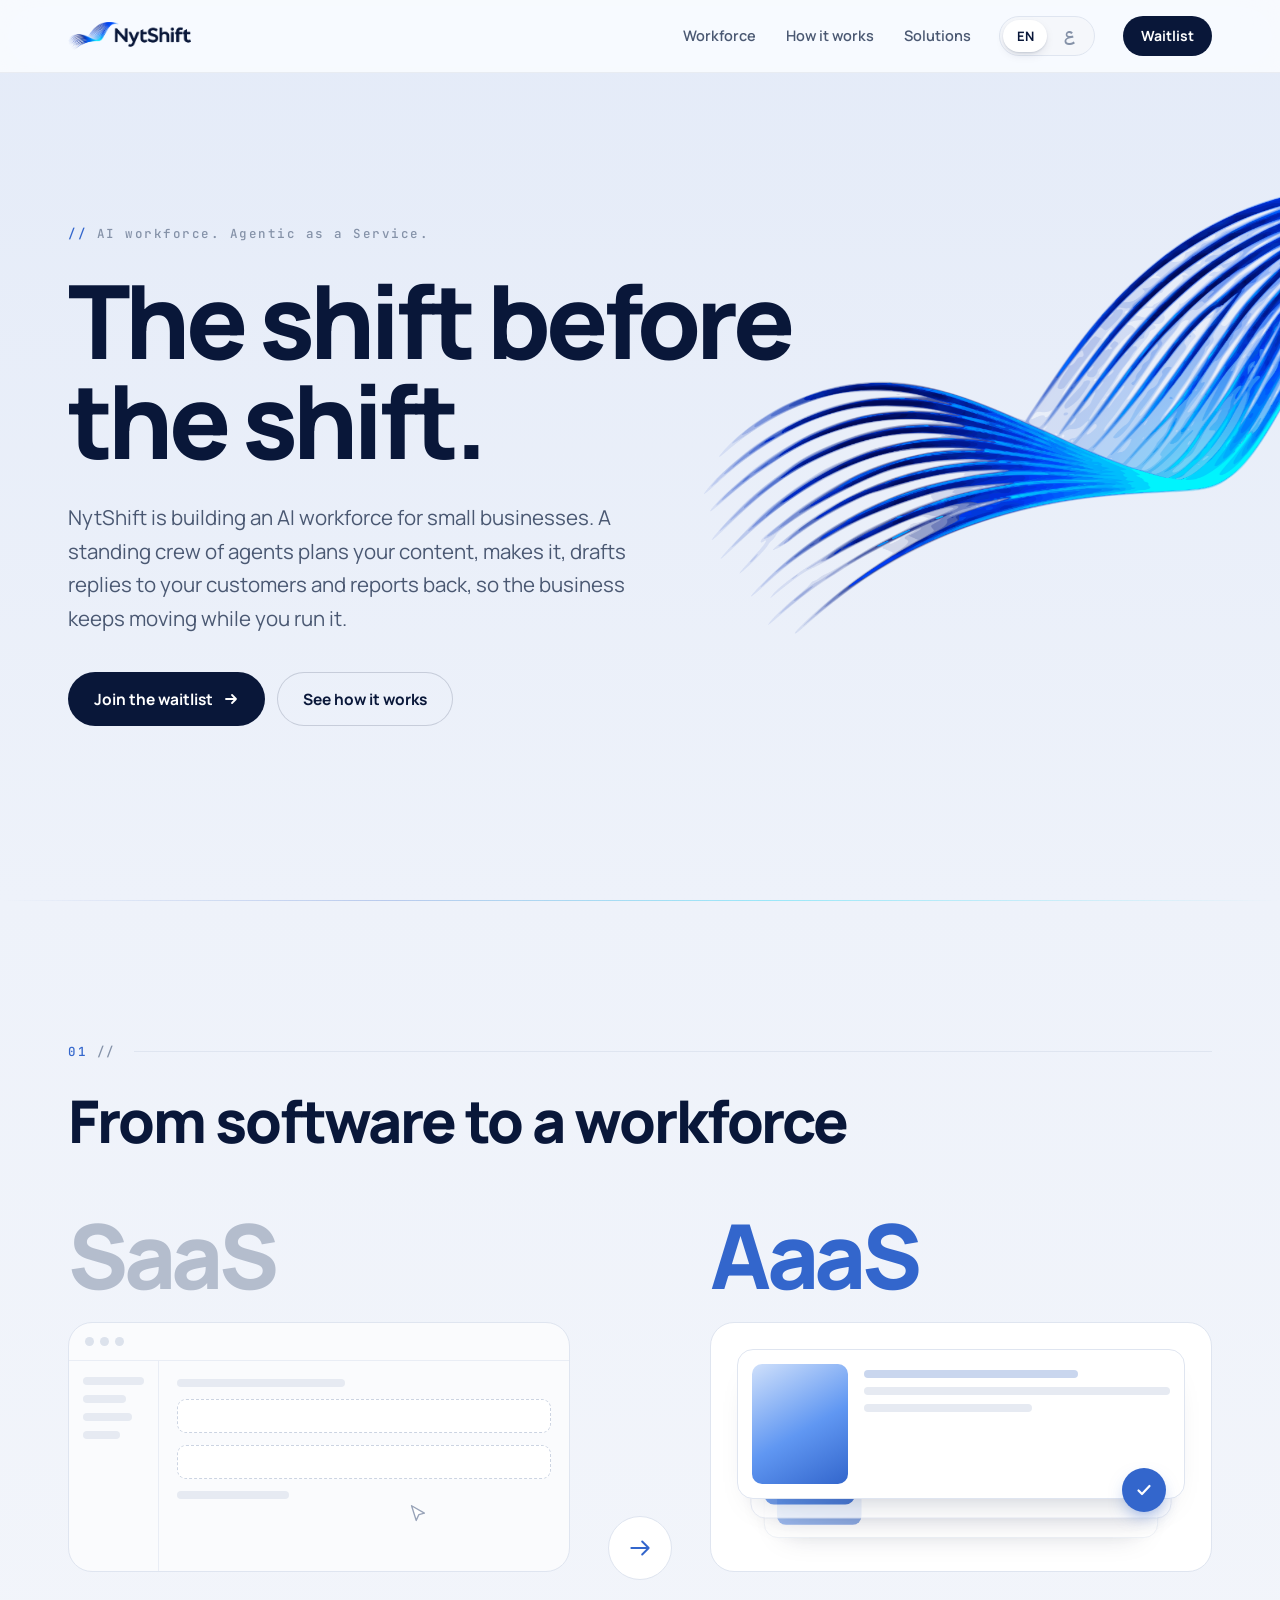
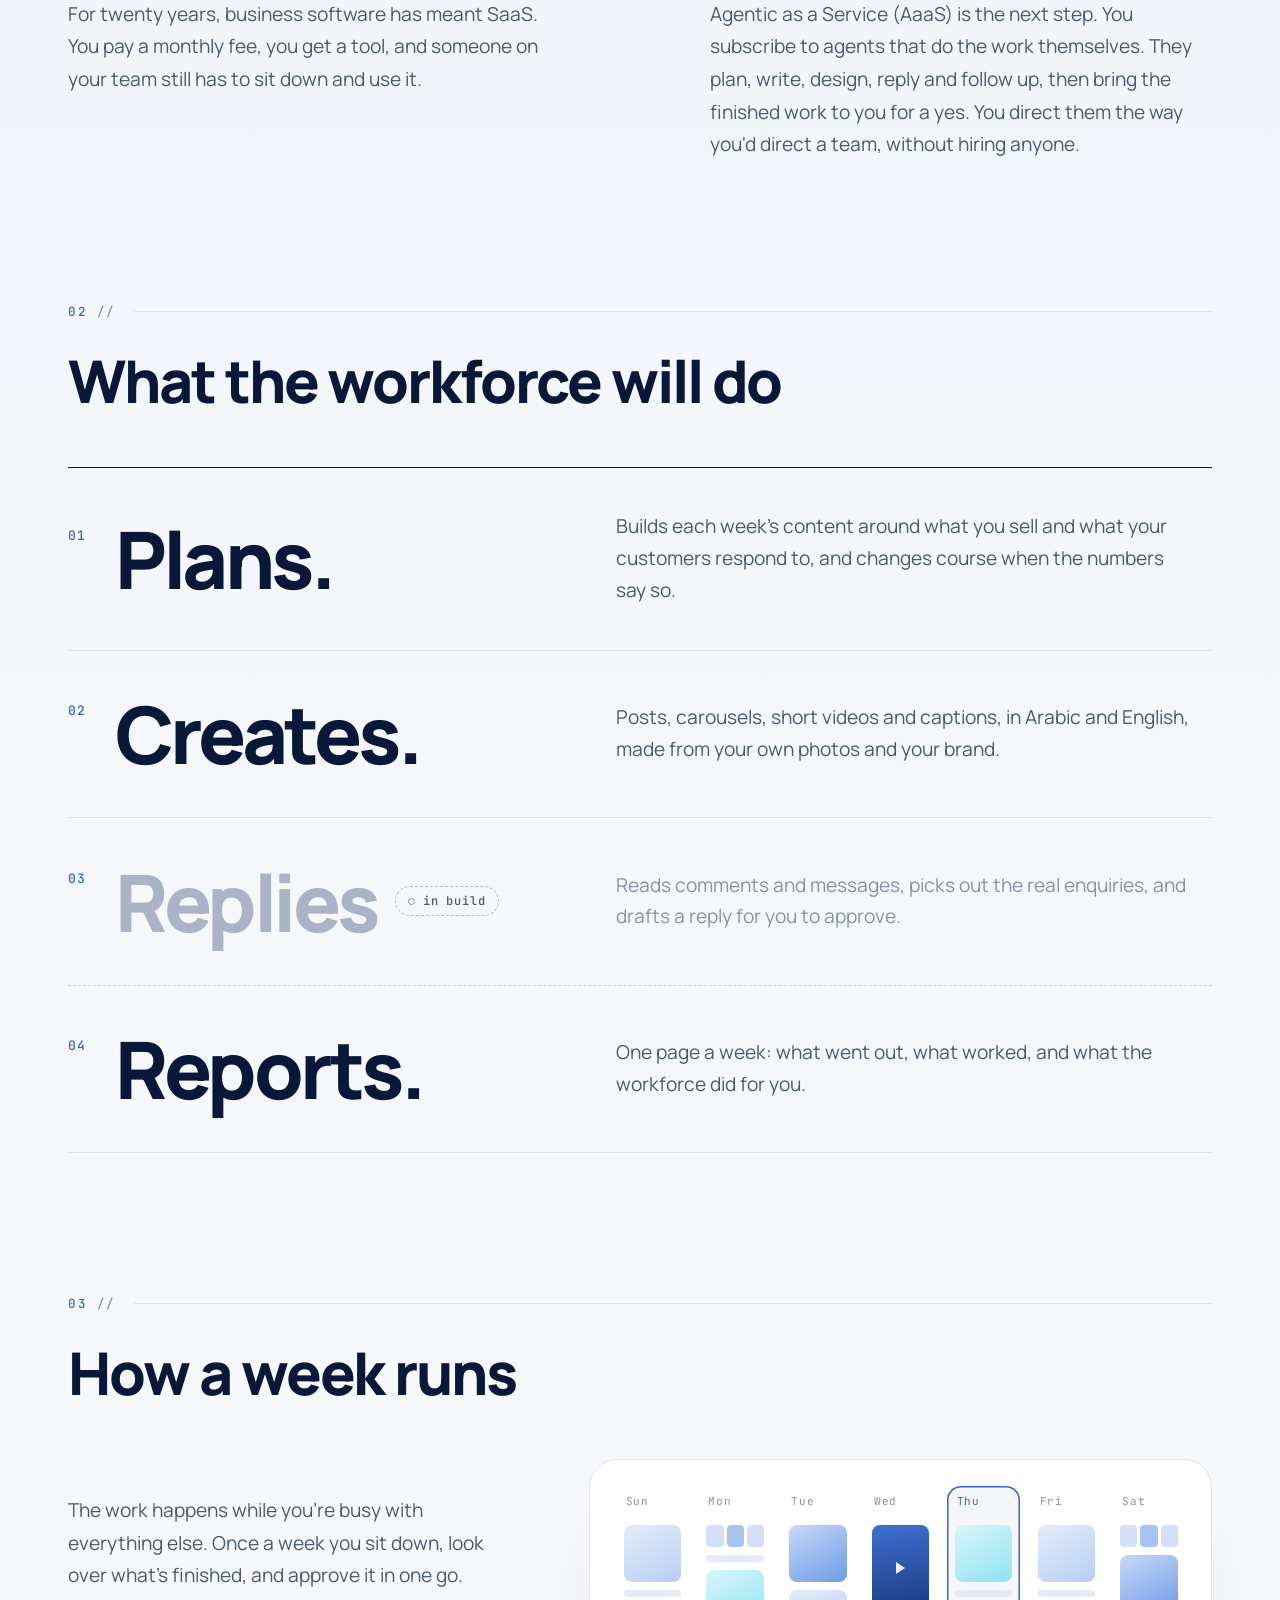
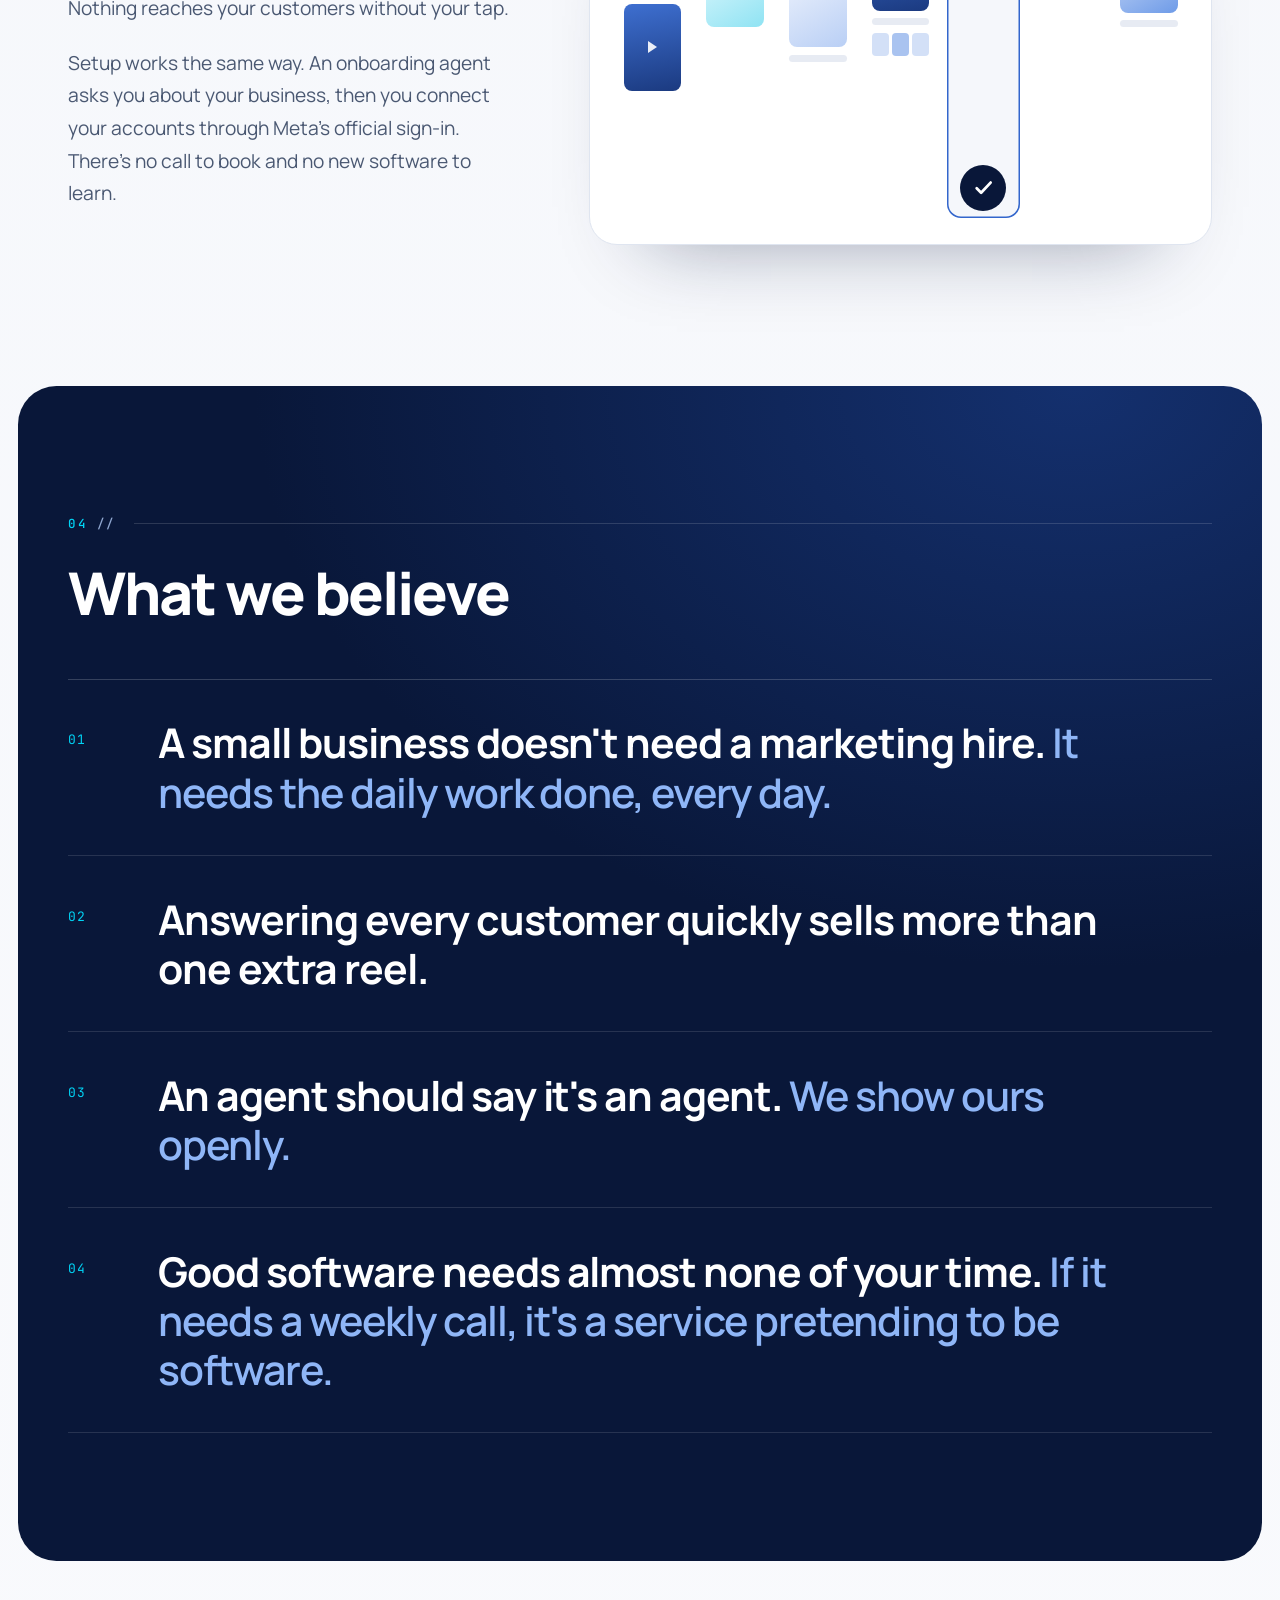
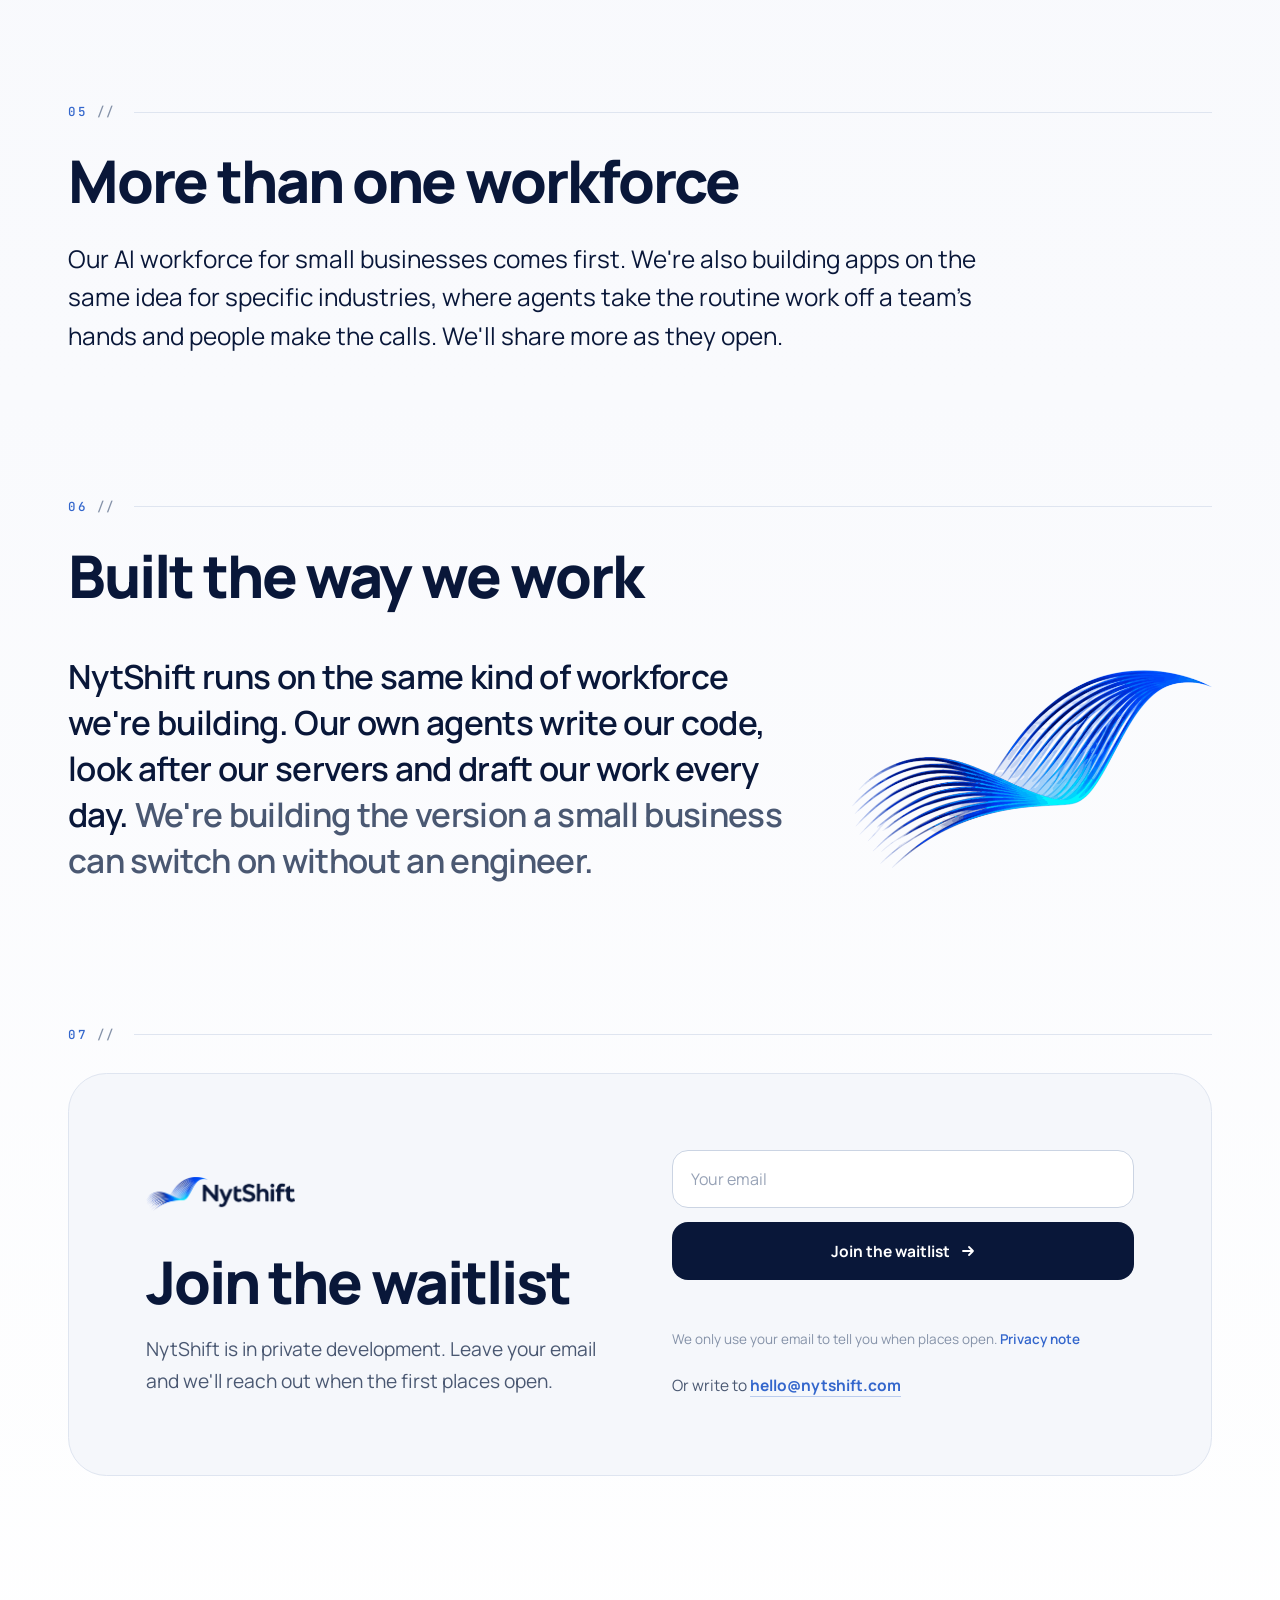
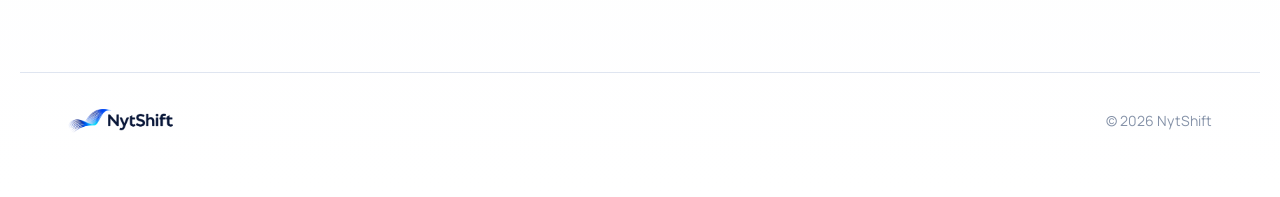
==== commit 12fc2279: "Remove 'In private development. Saudi Arabia and Lebanon first.' badge and Saudi/Jeddah references (" ====
--- a/index.html
+++ b/index.html
@@ -302,7 +302,6 @@
         <p class="mono in"><b>//</b> <span data-i18n="hero_label">AI workforce. Agentic as a Service.</span></p>
         <h1 class="in d1" data-i18n="hero_h1">The shift before the shift.</h1>
         <p class="lede in d2" data-i18n="hero_p">NytShift is building an AI workforce for small businesses. A standing crew of agents plans your content, makes it, drafts replies to your customers and reports back, so the business keeps moving while you run it.</p>
-        <div class="in d3"><span class="status"><i aria-hidden="true"></i><span data-i18n="hero_badge">In private development. Saudi Arabia and Lebanon first.</span></span></div>
         <div class="actions in d4">
           <a class="btn" href="#waitlist"><span data-i18n="btn_join">Join the waitlist</span><span class="arr"><svg class="dir" viewBox="0 0 16 16" fill="none" stroke="currentColor" stroke-width="1.8" stroke-linecap="round" stroke-linejoin="round" aria-hidden="true"><path d="M3 8h10M9 4l4 4-4 4"/></svg></span></a>
           <a class="btn ghost" href="#week" data-i18n="btn_how">See how it works</a>
@@ -461,7 +460,6 @@
     hero_label:"قوة عمل ذكية. الوكلاء كخدمة.",
     hero_h1:"العمل يُنجَز قبل أن يبدأ يومك.",
     hero_p:"NytShift تبني قوة عمل من الذكاء الاصطناعي للأعمال الصغيرة. فريق دائم من الوكلاء يخطط لمحتواك ويصنعه ويجهّز الردود على عملائك ويرفع لك تقريراً، فيبقى عملك في تقدّم وأنت تديره.",
-    hero_badge:"قيد التطوير. السعودية ولبنان أولاً.",
     btn_join:"انضم إلى قائمة الانتظار", btn_how:"كيف يعمل",
     s1_h:"من البرمجيات إلى قوة عمل",
     s1_p1:"لعشرين عاماً كانت برمجيات الأعمال تعني SaaS: تدفع اشتراكاً شهرياً وتحصل على أداة، ثم يبقى على أحد أفراد فريقك أن يجلس ويستخدمها.",
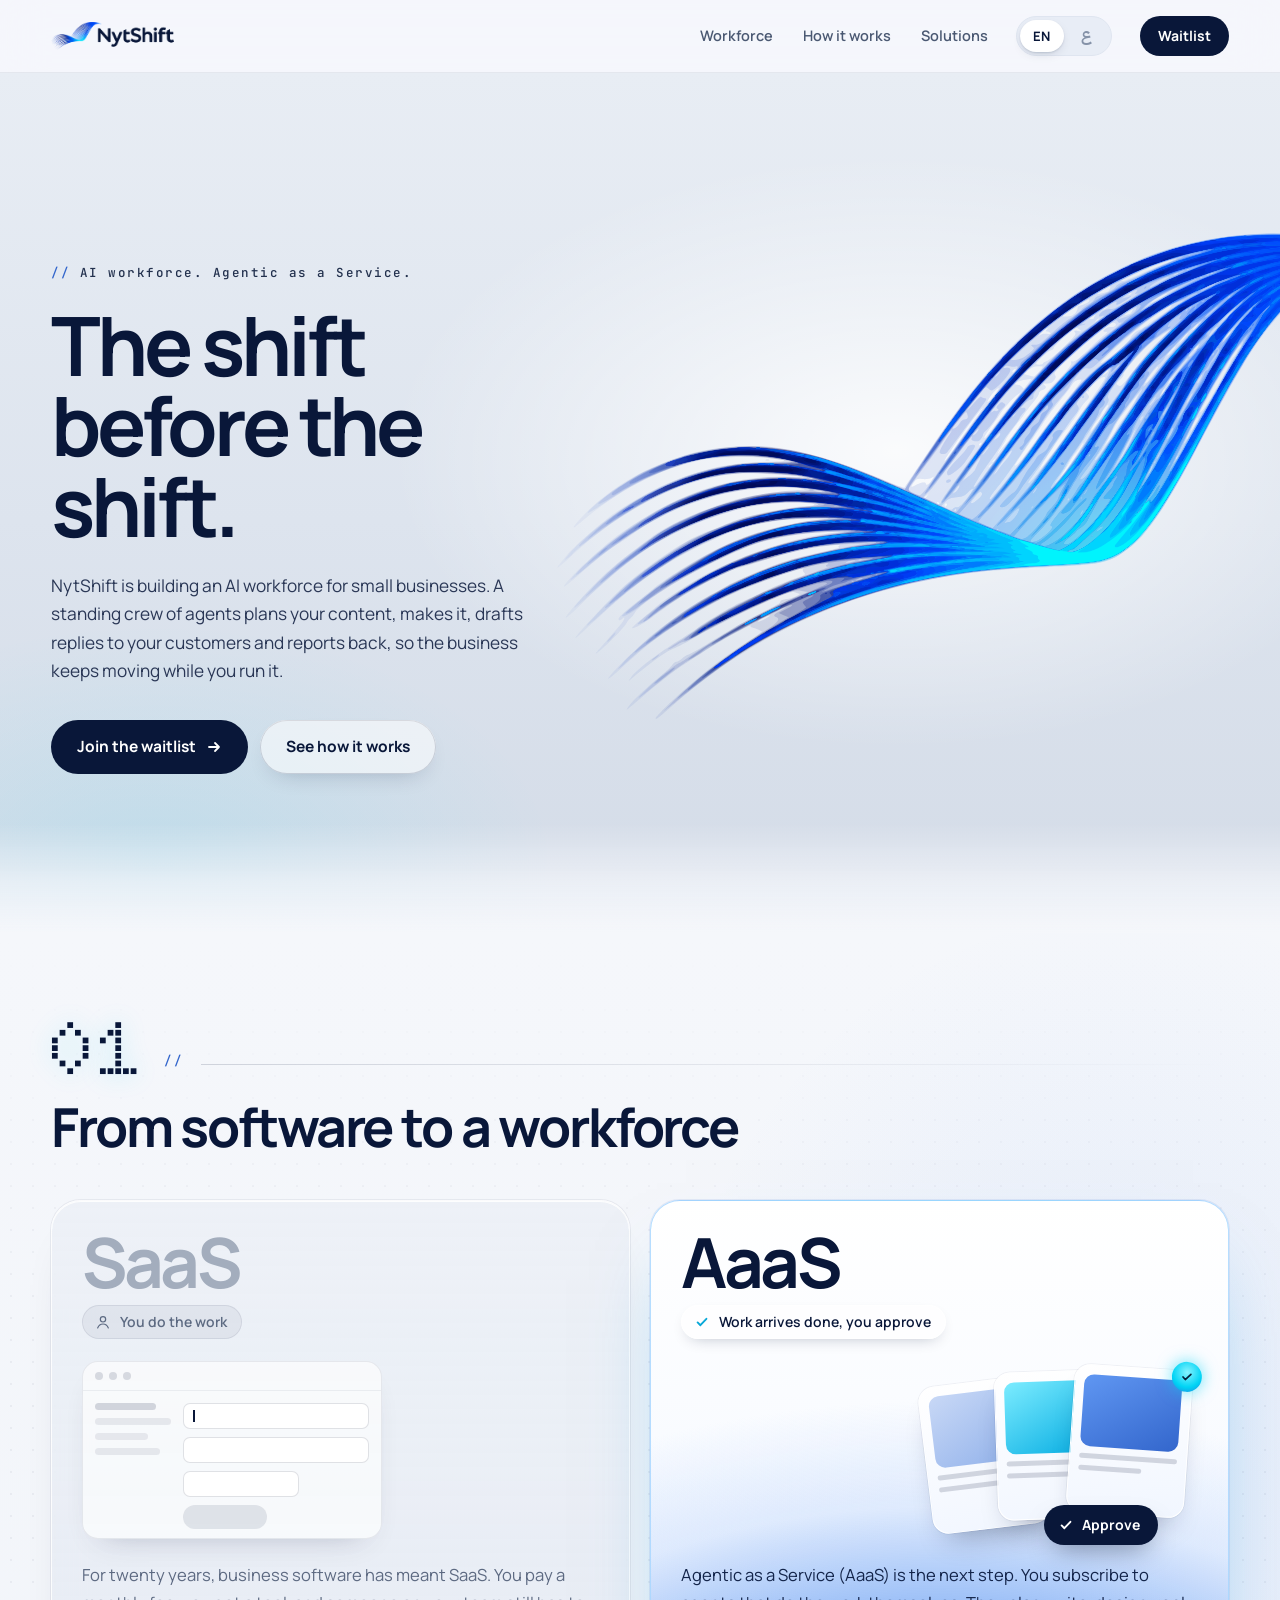
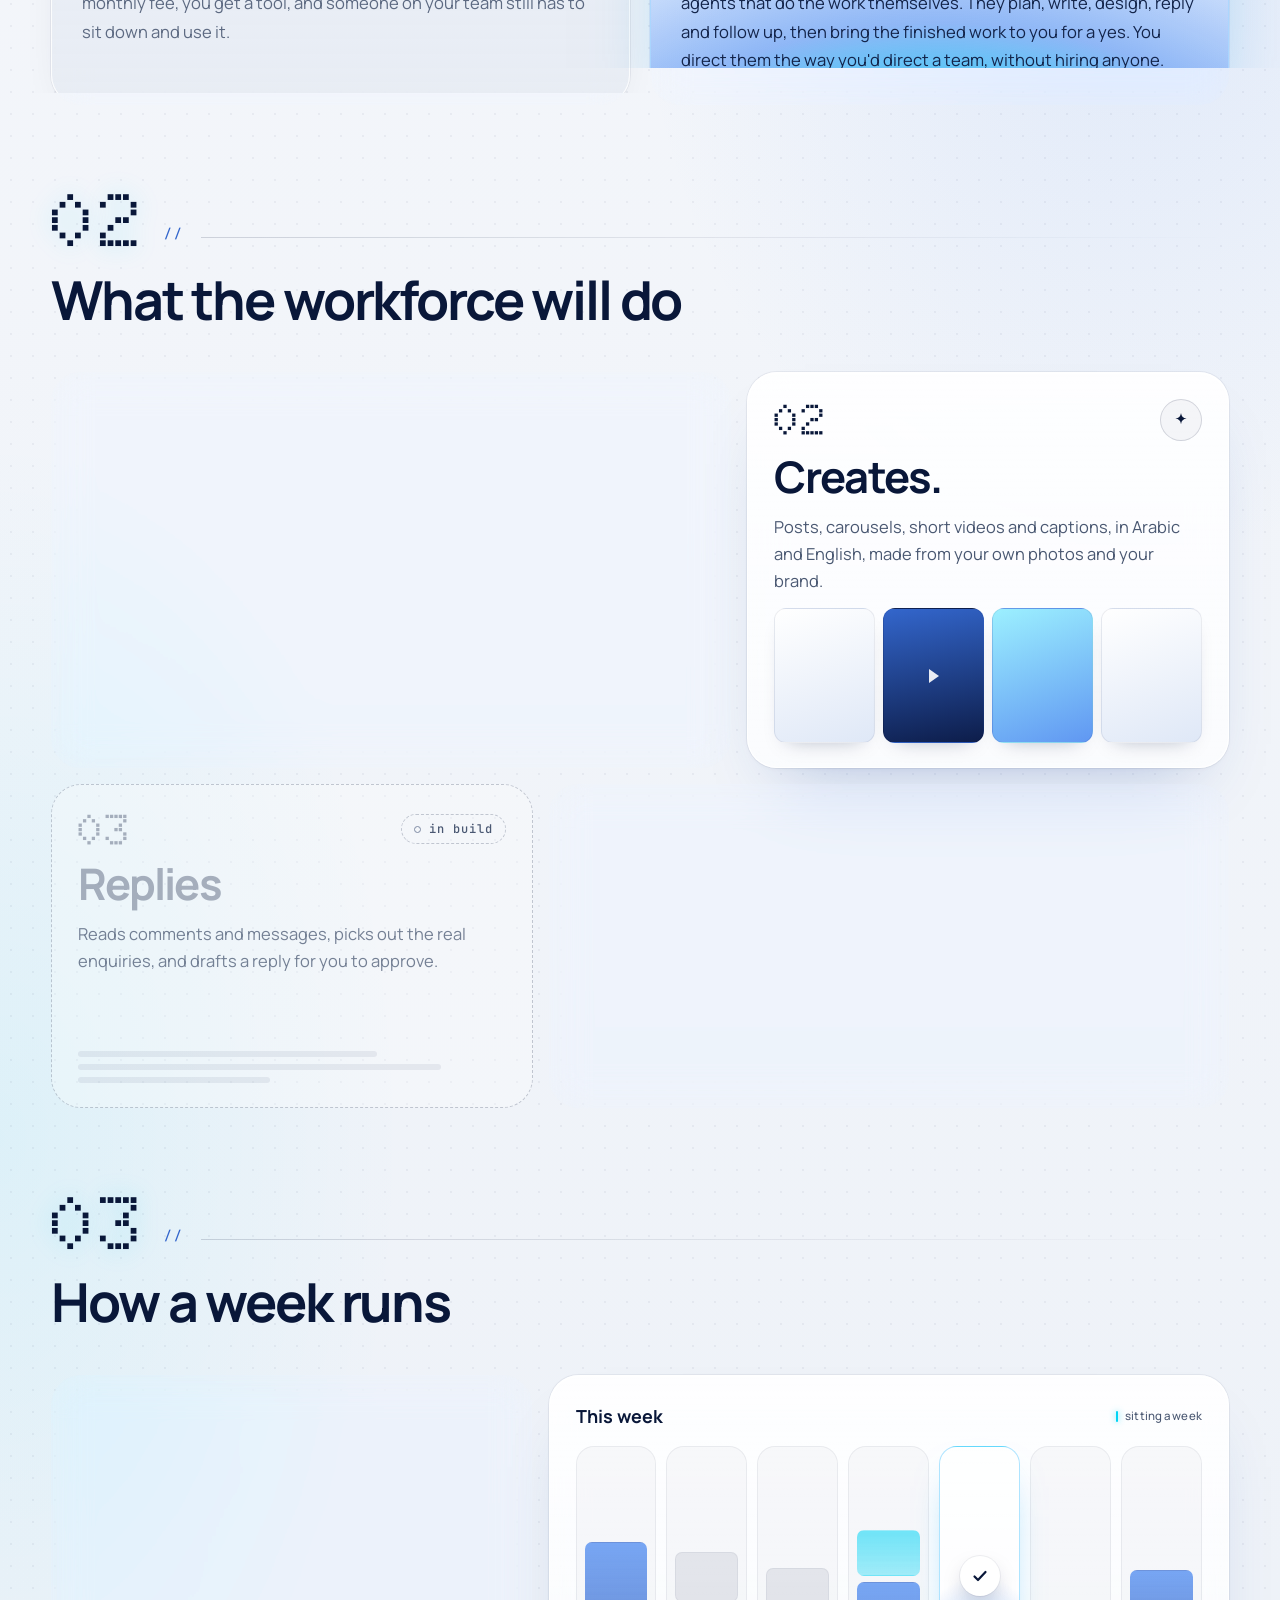
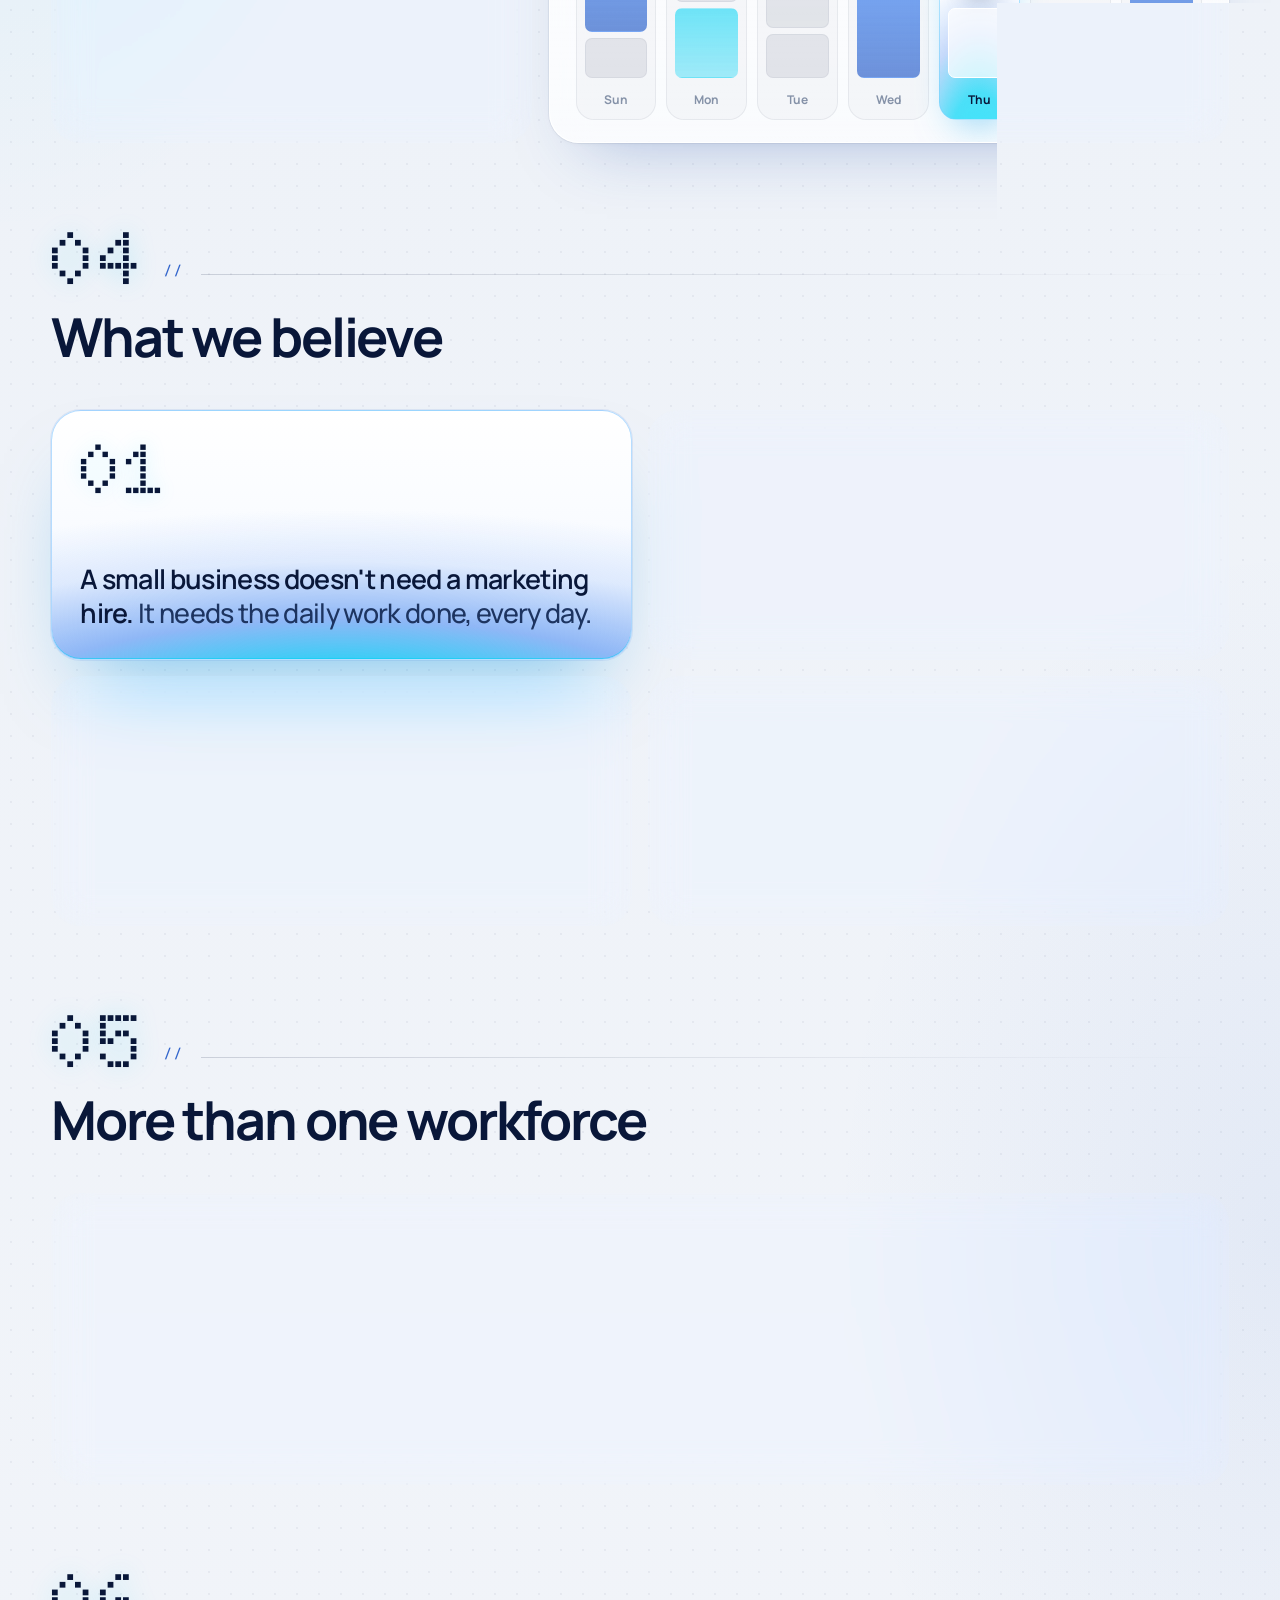
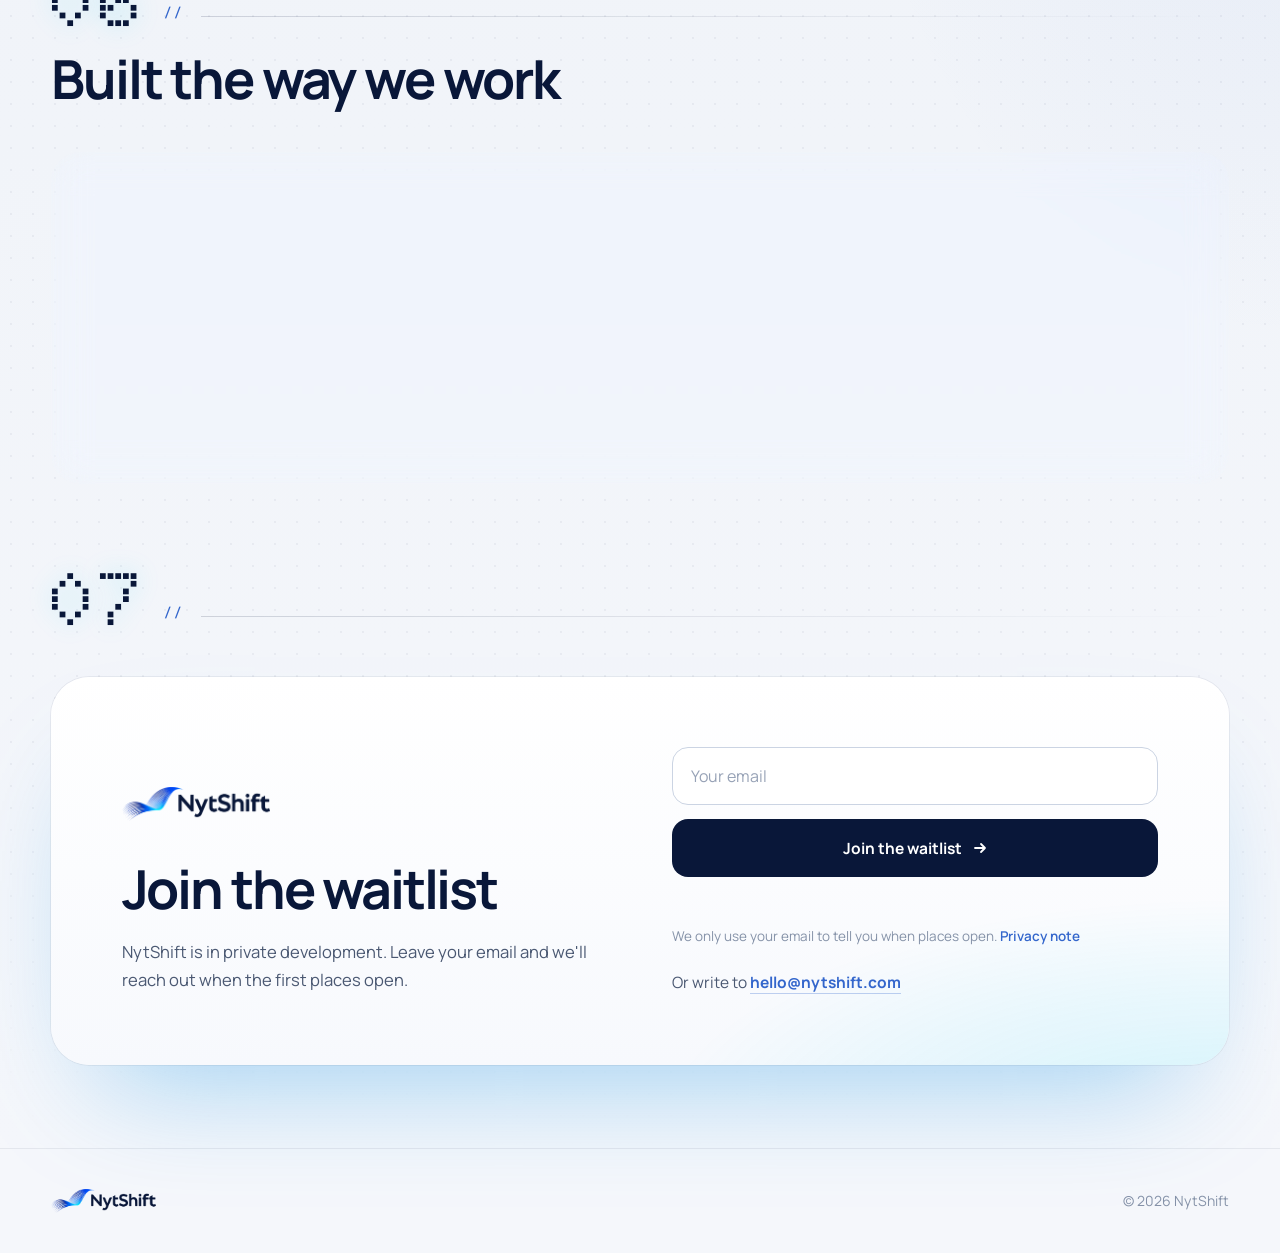
==== commit d55805d9: "v3 design: light Sogaso-style glass cards, wave hero, SaaS/AaaS cards. Copy unchanged. Rollback tag " ====
--- a/index.html
+++ b/index.html
@@ -16,23 +16,48 @@
 <meta property="og:image" content="https://nytshift.com/assets/v2/og.png">
 <meta name="twitter:card" content="summary_large_image">
 <link rel="canonical" href="https://nytshift.com/">
-<link rel="stylesheet" href="/assets/v2/fonts.css">
+<link rel="stylesheet" href="/assets/v3/fonts.css">
 <style>
+@font-face{font-family:'Doto';font-style:normal;font-weight:100 900;font-display:swap;src:url(/assets/v3/fonts/Doto-latin.woff2) format('woff2')}
 :root{
   --navy:#091739;--royal:#3366CC;--horizon:#6097F2;--cyan:#00D4F5;--ice:#F5F7FB;
-  --muted:#4A5872;--dim:#8592A8;--line:#DFE5F0;--line-2:#E9EDF5;--white:#fff;
-  
+  --base:#060d22;
+  --muted:#4A5872;--dim:#8592A8;--line:#DFE5F0;
+  /* semantic tokens: light by default, flipped inside .dk (the device screen) */
+  --ink:#091739;--ink2:#4A5872;--ink3:#7d8aa2;
+  --hair:rgba(9,23,57,.08);--hair2:rgba(9,23,57,.15);--fill:rgba(9,23,57,.035);--fill2:rgba(9,23,57,.065);
+  --bar:rgba(9,23,57,.12);--tick:rgba(9,23,57,.38);--dash:rgba(9,23,57,.22);
+  --on-bg:#091739;--on-ink:#fff;
+  --gc-bg:linear-gradient(180deg,rgba(255,255,255,.92) 0%,rgba(255,255,255,.70) 100%);
+  --gc-edge:rgba(255,255,255,.95);
+  --gc-sh:inset 0 1px 0 #fff,0 0 0 1px rgba(9,23,57,.055),0 34px 64px -36px rgba(35,80,170,.34),0 2px 8px -3px rgba(9,23,57,.07);
+  --glow-bg:radial-gradient(150% 105% at 50% 128%,#22dcf8 0%,rgba(0,212,245,.9) 20%,rgba(76,140,240,.6) 42%,rgba(170,200,250,.32) 64%,rgba(255,255,255,0) 84%),linear-gradient(180deg,#fff 0%,#f2f7ff 100%);
+  --glow-edge:rgba(170,215,255,.85);
+  --glow-sh:inset 0 1px 0 #fff,inset 0 -1px 0 rgba(0,212,245,.55),0 0 0 1px rgba(51,102,204,.10),0 44px 80px -36px rgba(0,150,230,.5);
+  --glow-ink:#08214f;
   --ease-out:cubic-bezier(0.23,1,0.32,1);--ease-io:cubic-bezier(0.77,0,0.175,1);--ease-drawer:cubic-bezier(0.32,0.72,0,1);
   --dirx:1;
   --font:Manrope,system-ui,sans-serif;
   --mono:"JetBrains Mono",ui-monospace,monospace;
-  --wrap:1240px;--gutter:clamp(20px,4vw,48px);
+  --dot:Doto,"JetBrains Mono",monospace;
+  --wrap:1280px;--gutter:clamp(20px,4vw,56px);
 }
+.dk{--ink:#fff;--ink2:rgba(220,230,250,.68);--ink3:rgba(200,214,240,.42);
+  --hair:rgba(255,255,255,.10);--hair2:rgba(255,255,255,.16);--fill:rgba(255,255,255,.04);--fill2:rgba(255,255,255,.08);
+  --bar:rgba(255,255,255,.16);--tick:rgba(255,255,255,.55);--dash:rgba(200,214,240,.3);
+  --on-bg:#fff;--on-ink:#060d22;
+  --gc-bg:linear-gradient(180deg,rgba(255,255,255,.075) 0%,rgba(255,255,255,.028) 100%),rgba(11,21,48,.55);
+  --gc-edge:rgba(255,255,255,.10);
+  --gc-sh:inset 0 1px 0 rgba(255,255,255,.14),inset 0 0 40px rgba(96,151,242,.05),0 30px 60px -30px rgba(0,0,0,.7);
+  --glow-bg:radial-gradient(170% 125% at 50% 132%,#5ff0ff 0%,#12d6f7 22%,rgba(0,170,240,.85) 38%,rgba(40,110,220,.55) 60%,rgba(11,21,48,0) 88%),linear-gradient(180deg,rgba(255,255,255,.08),rgba(255,255,255,.02)),#0d1938;
+  --glow-edge:rgba(160,220,255,.22);
+  --glow-sh:inset 0 1px 0 rgba(255,255,255,.22),inset 0 -1px 0 rgba(140,240,255,.35),0 40px 70px -30px rgba(0,120,220,.45);
+  --glow-ink:#fff;
+  color:var(--ink)}
 html[dir=rtl]{--dirx:-1;--font:Manrope,"IBM Plex Sans Arabic",system-ui,sans-serif;--mono:"JetBrains Mono","IBM Plex Sans Arabic",ui-monospace,monospace}
 *{box-sizing:border-box;margin:0;padding:0}
-html{-webkit-text-size-adjust:100%;scroll-behavior:smooth;background:#fff}
-body{font-family:var(--font);color:var(--navy);line-height:1.6;overflow-x:hidden;
-  background:linear-gradient(180deg,#E4EBF8 0px,#EEF2FA 900px,var(--ice) 2200px,#F9FAFD 5200px,#fff 100%);-webkit-font-smoothing:antialiased}
+html{-webkit-text-size-adjust:100%;scroll-behavior:smooth;background:var(--ice);overflow-x:clip}
+body{font-family:var(--font);color:var(--ink);line-height:1.6;overflow-x:hidden;background:var(--ice);-webkit-font-smoothing:antialiased}
 a{color:inherit;text-decoration:none}
 img{display:block;max-width:100%}
 button,input{font:inherit;color:inherit}
@@ -40,21 +65,24 @@
 .sr{position:absolute;width:1px;height:1px;overflow:hidden;clip:rect(0 0 0 0);white-space:nowrap}
 .dir{transform:scaleX(var(--dirx))}
 :focus-visible{outline:2px solid var(--royal);outline-offset:3px;border-radius:8px}
-
-/* mono labels */
-.mono{font-family:var(--mono);font-size:12.5px;letter-spacing:.12em;color:var(--dim);font-weight:500}
+.dot{font-family:var(--dot);font-weight:700;letter-spacing:.02em;line-height:.85;direction:ltr;unicode-bidi:isolate;font-variant-numeric:tabular-nums}
+
+/* ---------- labels ---------- */
+.mono{font-family:var(--mono);font-size:12.5px;letter-spacing:.12em;font-weight:500;color:var(--muted)}
 html[dir=rtl] .mono{letter-spacing:0;font-size:14px}
 .mono b{color:var(--royal);font-weight:500}
-html[dir=rtl] .hero .mono span{font-family:"IBM Plex Sans Arabic",sans-serif;font-size:15px;font-weight:500}
+.lbl{display:inline-flex;align-items:center;gap:7px;font-size:11.5px;color:var(--ink2);font-weight:500;letter-spacing:.01em;white-space:nowrap}
+.lbl::before{content:"";width:2px;height:11px;border-radius:2px;background:var(--cyan);box-shadow:0 0 6px rgba(0,212,245,.8)}
+html[dir=rtl] .lbl{font-size:12.5px;letter-spacing:0}
 
 /* ---------- top bar ---------- */
-.bar{position:sticky;top:0;z-index:30;background:rgba(255,255,255,.72);backdrop-filter:blur(20px) saturate(170%);-webkit-backdrop-filter:blur(20px) saturate(170%);border-block-end:1px solid rgba(9,23,57,.06)}
+.bar{position:sticky;top:0;z-index:40;background:rgba(245,247,251,.78);backdrop-filter:blur(22px) saturate(170%);-webkit-backdrop-filter:blur(22px) saturate(170%);border-block-end:1px solid rgba(9,23,57,.07);color:var(--navy)}
 .bar .wrap{display:flex;align-items:center;gap:28px;height:72px}
 .bar .logo img{height:28px;width:auto}
 .bar nav{display:flex;gap:30px;margin-inline-start:auto;font-size:14.5px;font-weight:600;color:var(--muted)}
 .bar nav a{transition:color 300ms ease}
 @media (hover:hover) and (pointer:fine){.bar nav a:hover{color:var(--navy)}}
-.lang{position:relative;display:inline-grid;grid-template-columns:1fr 1fr;padding:3px;border-radius:999px;background:var(--ice);border:1px solid var(--line);isolation:isolate}
+.lang{position:relative;display:inline-grid;grid-template-columns:1fr 1fr;padding:3px;border-radius:999px;background:#E8EDF6;border:1px solid var(--line);isolation:isolate}
 .lang button{position:relative;z-index:1;border:0;background:none;cursor:pointer;width:44px;height:32px;border-radius:999px;font-size:13px;font-weight:700;color:var(--dim);transition:color 400ms ease;touch-action:manipulation}
 .lang button[data-lang=ar]{font-family:"IBM Plex Sans Arabic",sans-serif;font-size:16px;line-height:1}
 .lang button[aria-pressed=true]{color:var(--navy)}
@@ -66,153 +94,344 @@
 .btn{display:inline-flex;align-items:center;gap:10px;height:54px;padding-inline:26px;border-radius:999px;background:var(--navy);color:#fff;font-weight:700;font-size:15.5px;border:0;cursor:pointer;white-space:nowrap;transition:transform 200ms var(--ease-out),background-color 400ms ease;touch-action:manipulation}
 .btn:active{transform:scale(.97)}
 .btn svg{width:16px;height:16px;flex:none}
-.btn.ghost{background:transparent;color:var(--navy);box-shadow:inset 0 0 0 1px rgba(9,23,57,.16)}
+.btn.ghost{background:rgba(255,255,255,.55);color:var(--navy);box-shadow:inset 0 0 0 1px rgba(9,23,57,.16),inset 0 1px 0 #fff,0 10px 24px -14px rgba(9,23,57,.3);backdrop-filter:blur(10px);-webkit-backdrop-filter:blur(10px)}
 .btn .arr{display:inline-flex;transition:transform 400ms var(--ease-out)}
 @media (hover:hover) and (pointer:fine){
   .btn:hover{background:var(--royal)}
-  .btn.ghost:hover{background:rgba(255,255,255,.7)}
+  .btn.ghost:hover{background:rgba(255,255,255,.85)}
   .btn:hover .arr{transform:translateX(calc(3px * var(--dirx)))}
 }
 
-/* ---------- hero ---------- */
-.hero{position:relative;overflow:hidden}
-.hero .wrap{position:relative;z-index:1;min-height:min(860px,calc(100dvh - 72px));display:flex;flex-direction:column;justify-content:center;padding-block:96px 120px}
-.hero-copy{max-width:760px}
-.hero h1{font-size:clamp(52px,8vw,118px);line-height:.98;letter-spacing:-.045em;font-weight:800;margin-block:26px 30px;max-width:9.5em}
-html[dir=rtl] .hero h1{font-size:clamp(44px,6.2vw,92px);line-height:1.22;letter-spacing:0;font-weight:700;max-width:11em}
-.hero .lede{font-size:clamp(18px,1.6vw,21px);color:var(--muted);max-width:29em;line-height:1.65}
+/* ---------- glass primitives (token driven: light on the page, dark inside .dk) ---------- */
+.gc{position:relative;border-radius:30px;background:var(--gc-bg);border:1px solid var(--gc-edge);box-shadow:var(--gc-sh);backdrop-filter:blur(18px) saturate(150%);-webkit-backdrop-filter:blur(18px) saturate(150%);overflow:hidden}
+.gc.glow{background:var(--glow-bg);border-color:var(--glow-edge);box-shadow:var(--glow-sh)}
+.gc.dash{background:rgba(255,255,255,.28);border:1px dashed var(--dash);box-shadow:none;backdrop-filter:none;-webkit-backdrop-filter:none}
+.dk .gc.dash,.dk.gc.dash{background:rgba(255,255,255,.015)}
+.ib{width:42px;height:42px;border-radius:50%;display:grid;place-items:center;border:1px solid var(--hair2);background:var(--fill);color:var(--ink);flex:none}
+.ib svg{width:18px;height:18px}
+.glow .ib{background:rgba(255,255,255,.55);border-color:rgba(255,255,255,.9)}
+.dk .glow .ib,.dk.glow .ib{background:rgba(255,255,255,.06);border-color:rgba(255,255,255,.2)}
+.seg{display:grid;grid-template-columns:repeat(3,1fr);gap:8px}
+.seg span{height:40px;border-radius:999px;display:grid;place-items:center;font-size:13.5px;font-weight:600;color:var(--ink2);background:var(--fill2);border:1px solid var(--hair);box-shadow:inset 0 1px 0 rgba(255,255,255,.5)}
+.glow .seg span{background:rgba(255,255,255,.45);border-color:rgba(255,255,255,.75);color:var(--glow-ink)}
+.dk .seg span{color:rgba(235,245,255,.85);background:rgba(255,255,255,.08);border-color:rgba(255,255,255,.14);box-shadow:inset 0 1px 0 rgba(255,255,255,.12);font-weight:500}
+.seg span.on,.glow .seg span.on{background:var(--on-bg);color:var(--on-ink);font-weight:700;border-color:var(--on-bg);box-shadow:0 8px 20px -6px rgba(9,23,57,.45)}
+.ticks{height:22px;background:repeating-linear-gradient(90deg,var(--tick) 0 1px,transparent 1px 9px);-webkit-mask:linear-gradient(90deg,transparent,#000 12%,#000 88%,transparent);mask:linear-gradient(90deg,transparent,#000 12%,#000 88%,transparent);opacity:.6}
+.okb{width:46px;height:46px;border-radius:50%;background:#fff;color:var(--navy);display:grid;place-items:center;box-shadow:0 10px 24px -8px rgba(9,23,57,.4),0 0 0 1px rgba(9,23,57,.06)}
+.okb svg{width:20px;height:20px}
+.apill{display:inline-flex;align-items:center;gap:8px;height:40px;padding-inline:14px 18px;border-radius:999px;background:var(--on-bg);color:var(--on-ink);font-size:14px;font-weight:700;box-shadow:0 12px 26px -10px rgba(9,23,57,.5);white-space:nowrap}
+.apill svg{width:16px;height:16px}
+.tag{display:inline-flex;align-items:center;gap:8px;height:30px;padding-inline:12px;border-radius:999px;border:1px dashed var(--dash);font-family:var(--mono);font-size:12px;letter-spacing:.08em;color:var(--ink2);font-weight:500;white-space:nowrap}
+html[dir=rtl] .tag{letter-spacing:0;font-size:13.5px}
+.tag i{width:7px;height:7px;border-radius:50%;border:1.5px solid var(--ink3)}
+.ghostlines{display:flex;flex-direction:column;gap:7px;margin-block-start:auto}
+.ghostlines i{height:6px;border-radius:3px;background:var(--fill2)}
+.rbars{display:flex;gap:4px;align-items:flex-end;height:44px;justify-content:flex-end}
+.rbars i{width:12px;border-radius:3px;background:var(--bar)}
+.rbars i.on{background:linear-gradient(180deg,#8ff3ff,#00D4F5 50%,#3366CC);box-shadow:0 0 8px rgba(0,212,245,.55)}
+
+/* ---------- HERO: pale studio ---------- */
+.hero{position:relative;overflow:hidden;color:var(--navy);isolation:isolate;
+  background:radial-gradient(55% 48% at 70% 44%,rgba(255,255,255,.85),transparent 72%),radial-gradient(45% 40% at 12% 92%,rgba(0,212,245,.10),transparent 70%),linear-gradient(180deg,#e8edf4 0%,#dde4ee 52%,#d3dbe7 100%)}
+.hero::after{content:"";position:absolute;inset-inline:0;inset-block-end:0;height:110px;background:linear-gradient(180deg,rgba(245,247,251,0),rgba(245,247,251,.7) 55%,var(--ice) 100%);pointer-events:none;z-index:3}
+.giant{position:absolute;inset-inline:0;top:6px;text-align:center;font-family:Manrope,sans-serif;font-weight:800;font-size:min(25.5vw,400px);line-height:1;letter-spacing:-.055em;color:rgba(255,255,255,.66);white-space:nowrap;pointer-events:none;user-select:none;z-index:1;direction:ltr;
+  -webkit-mask:linear-gradient(180deg,#000 30%,rgba(0,0,0,.3) 85%);mask:linear-gradient(180deg,#000 30%,rgba(0,0,0,.3) 85%)}
+/* the wave: one element, transform + opacity only */
+.hwave{position:absolute;z-index:0;top:120px;left:calc(50% - 160px);width:min(1180px,78vw);pointer-events:none;opacity:1;
+  -webkit-mask:linear-gradient(90deg,transparent 0%,#000 22%);mask:linear-gradient(90deg,transparent 0%,#000 22%);
+  animation:waveIn 3s var(--ease-out) .15s both}
+html[dir=rtl] .hwave{left:auto;right:calc(50% - 160px);-webkit-mask:linear-gradient(270deg,transparent 0%,#000 22%);mask:linear-gradient(270deg,transparent 0%,#000 22%)}
+.hwave img{width:100%;height:auto;will-change:transform;animation:waveDrift 24s ease-in-out 3.2s infinite alternate}
+@keyframes waveIn{from{opacity:0;transform:translate3d(0,36px,0) scale(.985)}to{opacity:1;transform:none}}
+@keyframes waveDrift{from{transform:translate3d(0,0,0) rotate(0)}to{transform:translate3d(-22px,-14px,0) rotate(-.9deg)}}
+.hero .wrap{position:relative;z-index:2;min-height:860px;padding-block:190px 150px}
+.hero-copy{position:relative;z-index:4;max-width:520px}
+.hero .mono{color:#22304d}
+html[dir=rtl] .hero .mono span{font-family:"IBM Plex Sans Arabic",sans-serif;font-size:15px;font-weight:500}
+.hero h1{font-size:clamp(52px,6.4vw,96px);line-height:.98;letter-spacing:-.05em;font-weight:700;margin-block:22px 26px;color:var(--navy)}
+html[dir=rtl] .hero h1{font-size:clamp(42px,5vw,76px);line-height:1.25;letter-spacing:0;font-weight:700}
+.hero .lede{font-size:clamp(17px,1.35vw,19px);color:#2a3756;line-height:1.65;max-width:28em}
 html[dir=rtl] .hero .lede{line-height:1.9}
-.status{display:inline-flex;align-items:center;gap:12px;margin-block-start:30px;padding:9px 16px 9px 14px;border-radius:999px;background:rgba(255,255,255,.75);border:1px solid var(--line);font-size:14px;font-weight:600;color:var(--muted)}
-.status i{width:8px;height:8px;border-radius:50%;background:var(--cyan);box-shadow:0 0 0 4px rgba(0,212,245,.16);flex:none}
-.actions{display:flex;flex-wrap:wrap;gap:12px;margin-block-start:36px}
-.wave-plx{position:absolute;inset-block-start:2%;inset-inline-end:-19vw;width:min(64vw,980px);pointer-events:none;z-index:0;will-change:transform}
-.wave-float{will-change:transform,opacity}
-.wave-float img{width:100%;height:auto}
-.horizon{position:absolute;inset-inline:0;inset-block-end:0;height:1px;background:linear-gradient(90deg,transparent,rgba(51,102,204,.28) 30%,rgba(0,212,245,.35) 60%,transparent)}
-
-/* entrance (CSS only, plays once on load, content still renders without JS) */
-@keyframes rise{from{opacity:0;transform:translate3d(0,28px,0)}to{opacity:1;transform:none}}
-@keyframes waveIn{from{opacity:0;transform:translate3d(0,60px,0) scale(.97)}to{opacity:1;transform:none}}
-@keyframes waveFloat{0%{transform:translate3d(0,0,0) rotate(0deg)}100%{transform:translate3d(0,-22px,0) rotate(-1.2deg)}}
-.in{animation:rise 1.6s var(--ease-out) both}
-.in.d1{animation-delay:.12s}.in.d2{animation-delay:.24s}.in.d3{animation-delay:.36s}.in.d4{animation-delay:.48s}
-.wave-in{animation:waveIn 3s var(--ease-out) .2s both}
-.wave-float{animation:waveFloat 8s var(--ease-io) 3.2s infinite alternate}
-
-/* ---------- sections ---------- */
-section.sec{padding-block:clamp(88px,11vw,160px)}
-.sec-head{display:grid;grid-template-columns:auto 1fr;align-items:center;gap:18px;margin-block-end:28px}
-.sec-head .rule{height:1px;background:var(--line)}
-.sec h2,.band h2{font-size:clamp(36px,4.6vw,64px);line-height:1.04;letter-spacing:-.035em;font-weight:800;max-width:14em}
-html[dir=rtl] .sec h2,html[dir=rtl] .band h2{letter-spacing:0;line-height:1.3;font-weight:700}
-.body-l{font-size:clamp(18px,1.5vw,20px);color:var(--muted);line-height:1.7}
+.actions{display:flex;flex-wrap:wrap;gap:12px;margin-block-start:34px}
+
+.stage{position:absolute;z-index:2;inset-block-start:150px;inset-inline-end:calc(50% - 790px);width:960px;height:820px;pointer-events:none;zoom:.88}
+.plx{position:absolute;inset:0;will-change:transform}
+.device-wrap{position:absolute;inset-block-start:70px;inset-inline-start:40px;width:940px;height:620px;transform-style:preserve-3d;
+  transform:perspective(2600px) rotateX(10deg) rotateY(calc(17deg * var(--dirx))) rotateZ(calc(4.5deg * var(--dirx)))}
+.device{position:relative;width:100%;height:100%;border-radius:58px;padding:13px;
+  background:linear-gradient(135deg,#f7f9fc 0%,#b3bbc8 18%,#eef1f6 34%,#8a94a3 62%,#e1e5ec 82%,#9ba4b2 100%);
+  box-shadow:0 2px 0 rgba(255,255,255,.8) inset,0 -2px 3px rgba(0,0,0,.2) inset,0 60px 90px -30px rgba(9,23,57,.42),0 120px 160px -60px rgba(30,60,130,.38)}
+.device::before{content:"";position:absolute;inset:4px;border-radius:54px;box-shadow:inset 0 0 0 1.5px rgba(30,36,48,.5)}
+.screen{position:relative;height:100%;border-radius:46px;overflow:hidden;display:grid;grid-template-columns:1fr 1fr 58px;gap:16px;padding:22px 20px 22px 24px;
+  background:radial-gradient(70% 55% at 18% 8%,rgba(96,151,242,.16),transparent 70%),radial-gradient(60% 50% at 80% 100%,rgba(0,212,245,.12),transparent 70%),linear-gradient(160deg,#ffffff 0%,#f1f5fb 50%,#e6edf7 100%);color:var(--ink)}
+.screen.dk{background:radial-gradient(70% 55% at 18% 8%,rgba(60,100,190,.28),transparent 70%),radial-gradient(60% 50% at 80% 100%,rgba(0,170,230,.10),transparent 70%),linear-gradient(160deg,#0f1833 0%,#080f26 45%,#040917 100%)}
+html[dir=rtl] .screen{padding:22px 24px 22px 20px}
+.screen::before{content:"";position:absolute;inset-block:0;inset-inline-start:calc(50% - 30px);width:1px;background:linear-gradient(180deg,transparent,var(--hair2) 20%,var(--hair) 80%,transparent)}
+.screen.dk::before{box-shadow:0 0 18px rgba(0,0,0,.6)}
+.screen::after{content:"";position:absolute;inset:0;border-radius:46px;background:linear-gradient(115deg,rgba(255,255,255,.10) 0%,rgba(255,255,255,0) 28%);pointer-events:none}
+.pA,.pB{display:flex;flex-direction:column;gap:14px;min-width:0;position:relative;z-index:1}
+.hello{display:flex;align-items:center;gap:12px}
+.chip{width:44px;height:44px;border-radius:50%;background:var(--ice);display:grid;place-items:center;box-shadow:0 0 0 3px rgba(0,212,245,.25),0 0 18px rgba(0,212,245,.35);flex:none}
+.chip img{width:30px;height:auto}
+.hello b{display:block;font-size:16px;font-weight:600;line-height:1.2}
+.dk .hello b{font-weight:500}
+.hello small{display:block;font-size:12px;color:var(--ink2)}
+.big{display:flex;align-items:flex-end;gap:10px;margin-block-start:6px}
+.big .dot{font-size:176px;color:var(--ink)}
+.dk .big .dot{text-shadow:0 0 22px rgba(160,220,255,.25)}
+.big .u{font-size:22px;font-weight:500;padding-block-end:10px;color:var(--ink);white-space:nowrap}
+.route{height:34px;width:100%}
+.route .a{stroke:#00D4F5;filter:drop-shadow(0 0 4px rgba(0,212,245,.8))}
+.route .b{stroke:var(--hair2)}
+.route .c{stroke:var(--tick)}
+.route .m{stroke:var(--ink)}
+.route .mf{fill:var(--ink)}
+.row2{display:grid;grid-template-columns:1fr 148px;gap:12px;align-items:center}
+.power{position:relative;height:64px;border-radius:999px;background:linear-gradient(180deg,var(--fill2),var(--fill));border:1px solid var(--hair2);box-shadow:inset 0 1px 0 rgba(255,255,255,.5),0 12px 24px -14px rgba(9,23,57,.35);display:flex;align-items:center;justify-content:space-between;padding:6px}
+.dk .power{background:linear-gradient(180deg,rgba(255,255,255,.10),rgba(255,255,255,.03));box-shadow:inset 0 1px 0 rgba(255,255,255,.16),0 12px 24px -12px rgba(0,0,0,.6)}
+.knob{width:52px;height:52px;border-radius:50%;display:grid;place-items:center;flex:none}
+.knob svg{width:20px;height:20px}
+.knob.on{background:radial-gradient(circle at 50% 35%,#7cf0ff,#00D4F5 55%,#1a8fe0);color:#04203a;box-shadow:0 0 0 4px rgba(0,212,245,.18),0 0 28px rgba(0,212,245,.65)}
+.knob.off{background:linear-gradient(180deg,#e6ebf3,#cbd3e0);color:#6a7690;box-shadow:inset 0 1px 0 #fff}
+.dk .knob.off{background:linear-gradient(180deg,#4a5368,#2c3346);color:rgba(255,255,255,.6);box-shadow:inset 0 1px 0 rgba(255,255,255,.2)}
+.chev{display:flex;gap:2px;color:var(--ink3)}
+.chev svg{width:14px;height:14px}
+.chev svg:nth-child(2){opacity:.6}.chev svg:nth-child(3){opacity:.3}
+.minibars{height:64px;border-radius:18px;padding:8px 10px 8px;background:var(--fill);border:1px solid var(--hair);display:grid;grid-template-columns:repeat(7,1fr);gap:4px;align-items:end}
+.dk .minibars{background:rgba(0,0,0,.25)}
+.minibars i{display:flex;flex-direction:column;align-items:center;gap:5px;font-style:normal;font-size:9px;color:var(--ink3);font-weight:600;height:100%;justify-content:flex-end}
+.minibars i::after{content:"";width:100%;height:var(--h,10px);border-radius:3px;background:var(--bar)}
+.dk .minibars i::after{background:rgba(255,255,255,.75)}
+.minibars i.hi{color:var(--ink)}
+.minibars i.hi::after{background:linear-gradient(180deg,#8ff3ff,#00D4F5);box-shadow:0 0 10px rgba(0,212,245,.8)}
+.minibars i.lo::after,.dk .minibars i.lo::after{background:rgba(96,151,242,.8)}
+.cards2{display:grid;grid-template-columns:1fr 1fr;gap:12px;flex:1}
+.mc{border-radius:24px;padding:14px;display:flex;flex-direction:column;gap:8px}
+.mc .t,.rcard .t{display:flex;align-items:center;gap:10px}
+.mc .t .ib,.rcard .t .ib{width:36px;height:36px}
+.mc .t .ib svg,.rcard .t .ib svg{width:16px;height:16px}
+.mc .t b,.rcard .t b{display:block;font-size:15px;font-weight:600;line-height:1.15}
+.dk .mc .t b,.dk .rcard .t b{font-weight:500}
+.mc .t small,.rcard .t small{display:block;font-size:11px;color:var(--ink2)}
+.glow.mc .t small{color:var(--glow-ink);opacity:.75}
+.mc .val{display:flex;align-items:flex-end;gap:6px;margin-block-start:auto}
+.mc .val .dot{font-size:46px;color:var(--glow-ink)}
+.glow .lbl{color:var(--glow-ink)}
+.mc.dash .t b,.mc.dash .t small{color:var(--ink3)}
+.mc.dash .ib{opacity:.55}
+.bubble{position:relative;margin-block-start:auto;height:46px;border-radius:16px 16px 16px 5px;border:1.5px dashed var(--dash);display:flex;flex-direction:column;justify-content:center;gap:6px;padding-inline:12px}
+html[dir=rtl] .bubble{border-radius:16px 16px 5px 16px}
+.bubble i{display:block;height:5px;border-radius:3px;background:var(--fill2)}
+.pill-tag{display:inline-flex;align-items:center;gap:6px;height:24px;padding-inline:10px;border-radius:999px;border:1px dashed var(--dash);font-family:var(--mono);font-size:10.5px;color:var(--ink2);letter-spacing:.06em;white-space:nowrap;align-self:flex-start}
+html[dir=rtl] .pill-tag{letter-spacing:0;font-size:11.5px}
+.hcard{padding:18px 18px 16px;border-radius:30px;display:flex;flex-direction:column;gap:6px;height:330px;color:var(--glow-ink)}
+.hcard .top{display:flex;align-items:flex-start;justify-content:space-between;gap:8px}
+.hcard .top b{display:block;font-size:19px;font-weight:600;line-height:1.2}
+.dk .hcard .top b{font-weight:500}
+.hcard .top small{display:block;font-size:12.5px;opacity:.72}
+.wchart{position:relative;flex:1;margin-inline:-18px;overflow:hidden;min-height:0}
+.wchart img{position:absolute;left:-4%;top:-2%;width:108%;height:auto;max-width:none}
+.dk .wchart img{filter:drop-shadow(0 0 10px rgba(96,180,255,.55))}
+.hcard .ticks{margin-block:0 4px}
+.rail{display:flex;flex-direction:column;align-items:center;gap:12px;position:relative;z-index:1}
+.ptag{font-family:var(--mono);font-size:10px;letter-spacing:.08em;color:var(--ink);border:1px solid var(--hair2);border-radius:999px;padding:4px 8px;background:var(--fill)}
+html[dir=rtl] .ptag{letter-spacing:0;font-size:11px}
+.railbox{margin-block-start:auto;display:flex;flex-direction:column;gap:9px;padding:6px;border-radius:999px;background:var(--fill);border:1px solid var(--hair);box-shadow:inset 0 1px 0 rgba(255,255,255,.3)}
+.railbox .ib{width:40px;height:40px}
+.railbox .ib.act{position:relative;background:radial-gradient(circle at 50% 35%,#86f3ff,#00D4F5 55%,#1d86df);color:#04203a;border-color:transparent}
+.railbox .ib.act::after{content:"";position:absolute;inset:-8px;border-radius:50%;background:radial-gradient(circle,rgba(0,212,245,.55),rgba(0,212,245,0) 70%);z-index:-1}
+.rcard{padding:14px 16px;border-radius:26px;display:grid;grid-template-columns:1fr auto;gap:6px 16px;align-items:end;flex:1}
+.rcard .t{grid-column:1/-1;align-self:start}
+.rcard .val{display:flex;align-items:flex-end;gap:6px}
+.rcard .val .dot{font-size:46px;color:var(--ink)}
+.rcard .val em{font-style:normal;font-size:14px;padding-block-end:3px}
+.paper{position:relative;width:74px;height:92px;border-radius:9px;background:#fff;box-shadow:0 14px 26px -12px rgba(9,23,57,.45),0 0 0 1px rgba(9,23,57,.06);padding:11px 10px;display:flex;flex-direction:column;gap:6px;transform:rotate(calc(-4deg * var(--dirx)))}
+.paper i{display:block;height:4px;border-radius:2px;background:rgba(9,23,57,.16)}
+.paper i.h{height:7px;width:62%;background:var(--navy)}
+.paper .pb{display:flex;align-items:flex-end;gap:3px;height:22px;margin-block-start:auto}
+.paper .pb b{flex:1;border-radius:2px;background:rgba(96,151,242,.55)}
+.paper .pb b.on{background:#00D4F5}
+.paper .ck{position:absolute;inset-block-start:-9px;inset-inline-end:-9px;width:26px;height:26px;border-radius:50%;background:radial-gradient(circle at 50% 35%,#86f3ff,#00D4F5 60%,#1d86df);color:#04203a;display:grid;place-items:center;box-shadow:0 0 14px rgba(0,212,245,.6)}
+.paper .ck svg{width:13px;height:13px}
+
+@media (min-width:1101px){html[dir=rtl] .stage{inset-inline-end:calc(50% - 840px)} html[dir=rtl] .hero-copy{max-width:410px}}
+/* pulled-out cards */
+.pull{position:absolute;pointer-events:auto}
+.pull.gc{box-shadow:var(--gc-sh),0 40px 60px -24px rgba(9,23,57,.4)}
+.pull.dk.gc:not(.glow){background:linear-gradient(180deg,rgba(255,255,255,.08),rgba(255,255,255,.02)),rgba(9,17,40,.9)}
+.pull.glow{box-shadow:var(--glow-sh),0 40px 60px -24px rgba(9,23,57,.45)}
+.pull.approve{inset-block-start:650px;inset-inline-start:-20px;width:300px;padding:18px 18px 16px;border-radius:30px;display:flex;flex-direction:column;gap:14px;transform:rotate(calc(-3deg * var(--dirx)));color:var(--glow-ink)}
+.pull.approve .top{display:flex;align-items:center;gap:12px}
+.pull.approve .top b{display:block;font-size:17px;font-weight:600;line-height:1.2}
+.dk.pull.approve .top b{font-weight:500}
+.pull.approve .top small{display:block;font-size:12px;opacity:.75}
+.minid{display:grid;grid-template-columns:repeat(3,1fr);gap:8px}
+.minid i{position:relative;aspect-ratio:4/5;border-radius:12px;background:linear-gradient(160deg,rgba(255,255,255,.9),rgba(200,225,255,.7));border:1px solid rgba(255,255,255,.9);box-shadow:0 10px 20px -12px rgba(9,23,57,.5)}
+.minid i::before{content:"";position:absolute;inset:7px 7px 40%;border-radius:7px;background:linear-gradient(150deg,#6097F2,#3366CC)}
+.minid i:nth-child(2)::before{background:linear-gradient(150deg,#7cecff,#00a9e0)}
+.minid i:nth-child(3)::before{background:linear-gradient(150deg,#c6d6f5,#8fb0ea)}
+.minid i::after{content:"";position:absolute;inset:auto 7px 9px;height:5px;border-radius:3px;background:rgba(9,23,57,.25);box-shadow:0 -9px 0 rgba(9,23,57,.14)}
+.dk .minid i{background:linear-gradient(160deg,rgba(255,255,255,.22),rgba(255,255,255,.08));border-color:rgba(255,255,255,.25)}
+.dk .minid i::after{background:rgba(255,255,255,.45);box-shadow:0 -9px 0 rgba(255,255,255,.22)}
+.pull.approve .foot{display:flex;justify-content:space-between;align-items:center}
+.pull.approve .foot>span:last-child{font-size:11.5px;opacity:.85}
+.pull.week{inset-block-start:720px;inset-inline-end:60px;width:250px;height:104px;padding:12px 14px;border-radius:24px}
+.pull.week .minibars{height:100%;background:none;border:0;box-shadow:none;padding:0}
+.pull.week .minibars i{font-size:11px}
+.tags{position:absolute;z-index:3;inset-block-start:112px;inset-inline-end:max(var(--gutter),calc(50% - 650px));display:flex;flex-wrap:wrap;gap:10px;justify-content:flex-end;max-width:300px}
+.gtag{height:46px;padding-inline:20px;border-radius:999px;display:inline-flex;align-items:center;font-size:15px;font-weight:600;color:var(--navy);background:linear-gradient(180deg,rgba(255,255,255,.78),rgba(255,255,255,.42));border:1px solid rgba(255,255,255,.95);box-shadow:inset 0 1px 0 #fff,0 10px 30px -12px rgba(9,23,57,.28);backdrop-filter:blur(14px);-webkit-backdrop-filter:blur(14px);white-space:nowrap}
+
+/* ---------- entrance (CSS only; visible without JS) ---------- */
+@keyframes rise{from{opacity:0;transform:translate3d(0,26px,0)}to{opacity:1;transform:none}}
+@keyframes devIn{from{opacity:0;transform:translate3d(0,70px,0) scale(.97)}to{opacity:1;transform:none}}
+@keyframes breathe{from{opacity:.55}to{opacity:1}}
+@keyframes blink{0%,49%{opacity:1}50%,100%{opacity:0}}
+.in{animation:rise 1.5s var(--ease-out) both}
+.d1{animation-delay:.12s}.d2{animation-delay:.24s}.d3{animation-delay:.36s}.d4{animation-delay:.48s}.d5{animation-delay:.7s}.d6{animation-delay:.9s}.d7{animation-delay:1.1s}
+.dev-in{animation:devIn 1.6s var(--ease-out) .2s both}
+.breathe::after{animation:breathe 7s ease-in-out infinite alternate}
+
+/* ---------- light body ---------- */
+.body{position:relative;color:var(--ink);background:radial-gradient(55% 18% at 88% 12%,rgba(96,151,242,.13),transparent 70%),radial-gradient(45% 20% at 0% 36%,rgba(0,212,245,.08),transparent 70%),radial-gradient(50% 20% at 100% 70%,rgba(51,102,204,.07),transparent 70%),linear-gradient(180deg,var(--ice) 0%,#eef2f8 45%,#f1f4f9 80%,var(--ice) 100%)}
+.body::before{content:"";position:absolute;inset:0;background-image:radial-gradient(rgba(9,23,57,.09) 1px,transparent 1px);background-size:22px 22px;-webkit-mask:linear-gradient(180deg,transparent,#000 8%,#000 92%,transparent);mask:linear-gradient(180deg,transparent,#000 8%,#000 92%,transparent);pointer-events:none;opacity:.55}
+section.sec{position:relative;padding-block:clamp(56px,6.5vw,92px)}
+.sec-head{display:flex;align-items:flex-end;gap:18px;margin-block-end:18px}
+.sec-head .n{font-size:clamp(56px,6vw,84px);color:var(--navy);text-shadow:0 0 24px rgba(0,212,245,.28)}
+.sec-head .mono{color:var(--dim);padding-block-end:10px}
+.sec-head .rule{flex:1;height:1px;background:linear-gradient(90deg,rgba(9,23,57,.16),rgba(9,23,57,0));margin-block-end:16px}
+html[dir=rtl] .sec-head .rule{background:linear-gradient(270deg,rgba(9,23,57,.16),rgba(9,23,57,0))}
+.sec h2{font-size:clamp(34px,4.2vw,58px);line-height:1.05;letter-spacing:-.04em;font-weight:700;max-width:16em;color:var(--navy)}
+html[dir=rtl] .sec h2{letter-spacing:0;line-height:1.35}
+.body-l{font-size:clamp(16.5px,1.3vw,18.5px);color:var(--ink2);line-height:1.7}
 html[dir=rtl] .body-l{line-height:1.95}
-
-/* 01 SaaS to AaaS */
-.shift{display:grid;grid-template-columns:1fr auto 1fr;gap:clamp(20px,3vw,44px);margin-block-start:64px;align-items:start}
-.era{display:flex;flex-direction:column;gap:26px}
-.era .word{font-size:clamp(56px,7vw,104px);font-weight:800;letter-spacing:-.05em;line-height:.9;font-family:Manrope,sans-serif}
-.era.old .word{color:#B4BDCD}
-.era.new .word{color:var(--royal)}
-.era .pane{position:relative;height:250px;border-radius:24px;background:#fff;border:1px solid var(--line);overflow:hidden}
-.era.old .pane{background:#FAFBFD}
-.mid-arrow{align-self:center;margin-block-start:120px;width:64px;height:64px;border-radius:50%;display:grid;place-items:center;background:#fff;border:1px solid var(--line);color:var(--royal)}
-.mid-arrow svg{width:26px;height:26px}
-/* tool window drawing */
-.win-bar{display:flex;gap:6px;padding:14px 16px;border-block-end:1px solid var(--line-2)}
-.win-bar i{width:9px;height:9px;border-radius:50%;background:#DCE2EC}
-.win-body{display:grid;grid-template-columns:90px 1fr;height:calc(100% - 38px)}
-.win-side{border-inline-end:1px solid var(--line-2);padding:16px 14px;display:flex;flex-direction:column;gap:10px}
-.win-side i,.win-main i{display:block;height:8px;border-radius:4px;background:#E6EAF2}
-.win-main{padding:18px;display:flex;flex-direction:column;gap:12px}
-.win-main .field{height:34px;border-radius:9px;border:1px dashed #CCD4E2;background:#fff}
-.cursor{position:absolute;inset-block-end:46px;inset-inline-end:28%;width:22px;color:#98A3B8}
-html[dir=rtl] .cursor{transform:scaleX(-1)}
-/* finished stack drawing */
-.stack{position:absolute;inset:26px 26px auto 26px}
-.card-done{position:absolute;inset-inline:0;height:150px;border-radius:16px;background:#fff;border:1px solid var(--line);display:grid;grid-template-columns:96px 1fr;gap:16px;padding:14px;box-shadow:0 18px 34px -24px rgba(9,23,57,.35)}
-.card-done:nth-child(1){top:48px;transform:scale(.88);opacity:.55}
-.card-done:nth-child(2){top:24px;transform:scale(.94);opacity:.8}
-.card-done:nth-child(3){top:0}
-.thumb-a{border-radius:10px;background:linear-gradient(150deg,#CFE0FB,#6097F2 55%,#3366CC)}
-.lines{display:flex;flex-direction:column;gap:9px;padding-block-start:6px}
-.lines i{display:block;height:8px;border-radius:4px;background:#E6EAF2}
-.lines i:nth-child(1){width:70%;background:#C9D6EE}
-.lines i:nth-child(3){width:55%}
-.ok{position:absolute;inset-block-end:-14px;inset-inline-end:18px;width:44px;height:44px;border-radius:50%;background:var(--royal);display:grid;place-items:center;color:#fff;box-shadow:0 8px 18px -6px rgba(51,102,204,.6)}
-.ok svg{width:20px;height:20px}
-
-/* 02 ledger */
-.ledger{margin-block-start:56px;border-block-start:1px solid var(--navy)}
-.row{display:grid;grid-template-columns:minmax(0,5fr) minmax(0,6fr);gap:clamp(20px,4vw,72px);align-items:center;padding-block:clamp(28px,3.4vw,44px);border-block-end:1px solid var(--line)}
-.row .verb{display:flex;align-items:baseline;gap:18px;flex-wrap:wrap;font-size:clamp(46px,6.2vw,92px);font-weight:800;letter-spacing:-.045em;line-height:1}
-html[dir=rtl] .row .verb{letter-spacing:0;font-weight:700;line-height:1.25}
-.row .num{font-family:var(--mono);font-size:13px;letter-spacing:.1em;color:var(--royal);font-weight:500;align-self:flex-start;padding-block-start:10px;min-width:2.2em}
-.row p{font-size:clamp(18px,1.5vw,21px);color:var(--muted);line-height:1.65;max-width:30em}
-html[dir=rtl] .row p{line-height:1.95}
-.row.building{border-block-end-style:dashed;border-block-end-color:#C7D0E0}
-.row.building .verb{color:#AAB4C6}
-.row.building p{color:var(--dim)}
-.tag{display:inline-flex;align-items:center;gap:8px;height:30px;padding-inline:12px;border-radius:999px;border:1px dashed #AEB9CC;font-family:var(--mono);font-size:12px;letter-spacing:.08em;color:var(--muted);font-weight:500;align-self:center;white-space:nowrap}
-html[dir=rtl] .tag{letter-spacing:0;font-size:13.5px}
-.tag i{width:7px;height:7px;border-radius:50%;border:1.5px solid #8592A8}
+.grid{display:grid;grid-template-columns:repeat(12,minmax(0,1fr));gap:16px;margin-block-start:44px}
+
+/* 01: SaaS vs AaaS, two cards joined by the wave */
+.vs{grid-column:1/-1;position:relative;display:grid;grid-template-columns:1fr 1fr;gap:20px}
+.era{position:relative;padding:30px;display:flex;flex-direction:column;gap:22px;min-height:340px}
+.era .hd{display:flex;flex-direction:column;align-items:flex-start;gap:12px}
+.era .w{font-size:clamp(48px,5.4vw,80px);font-weight:700;letter-spacing:-.05em;line-height:.9}
+.era .hint{display:inline-flex;align-items:center;gap:9px;height:34px;padding-inline:12px 14px;border-radius:999px;font-size:14px;font-weight:600;white-space:nowrap}
+.era .hint svg{width:16px;height:16px}
+.era.old{background:linear-gradient(180deg,rgba(236,240,246,.88),rgba(228,233,241,.74));border-color:rgba(255,255,255,.8);box-shadow:inset 0 1px 0 rgba(255,255,255,.9),0 0 0 1px rgba(9,23,57,.06),0 24px 50px -36px rgba(9,23,57,.3)}
+.era.old .w{color:#a3adbd}
+.era.old .hint{color:#5d6a82;background:rgba(9,23,57,.05);border:1px solid rgba(9,23,57,.08)}
+.era.old .body-l{color:#5d6a82}
+.era.new .w{color:var(--navy)}
+.era.new .hint{color:var(--navy);background:rgba(255,255,255,.7);border:1px solid #fff;box-shadow:0 6px 16px -8px rgba(9,23,57,.3)}
+.era.new .hint svg{color:#0aa8d8}
+.era.new .body-l{color:#13244a}
+.mockzone{height:178px;position:relative}
+/* SaaS: an empty tool, waiting for you */
+.tool{position:absolute;inset-block:0;inset-inline-start:0;width:min(100%,300px);border-radius:16px;background:rgba(255,255,255,.62);border:1px solid rgba(9,23,57,.08);box-shadow:0 14px 30px -20px rgba(9,23,57,.3);overflow:hidden;display:flex;flex-direction:column}
+.tool .tb{display:flex;gap:6px;padding:10px 12px;border-block-end:1px solid rgba(9,23,57,.06)}
+.tool .tb i{width:8px;height:8px;border-radius:50%;background:rgba(9,23,57,.14)}
+.tool .tbody{flex:1;display:grid;grid-template-columns:76px 1fr;gap:12px;padding:12px}
+.tool .side{display:flex;flex-direction:column;gap:8px}
+.tool .side b{display:block;height:7px;border-radius:4px;background:rgba(9,23,57,.08)}
+.tool .side b:first-child{background:rgba(9,23,57,.16);width:80%}
+.tool .form{display:flex;flex-direction:column;gap:8px}
+.tool .fld{position:relative;height:26px;border-radius:7px;border:1px solid rgba(9,23,57,.13);background:#fff}
+.tool .fld.sm{width:62%}
+.tool .cur{position:absolute;inset-block:6px;inset-inline-start:9px;width:1.5px;background:var(--navy);animation:blink 1.1s steps(1) 6}
+.tool .bph{margin-block-start:auto;width:84px;height:24px;border-radius:999px;background:rgba(9,23,57,.10)}
+/* AaaS: finished drafts arrive for a yes */
+.drafts{position:absolute;inset-block:0;inset-inline-end:0;width:min(100%,360px)}
+.drafts .dr{position:absolute;inset-block-start:10px;width:118px;height:148px;border-radius:16px;background:linear-gradient(170deg,#fff,#f1f6ff);border:1px solid #fff;box-shadow:0 18px 30px -16px rgba(9,23,57,.4),0 0 0 1px rgba(9,23,57,.05);padding:9px;display:flex;flex-direction:column;gap:7px}
+.drafts .dr .im{height:72px;border-radius:10px;background:linear-gradient(150deg,#6097F2,#3366CC)}
+.drafts .dr i{display:block;height:5px;border-radius:3px;background:rgba(9,23,57,.16)}
+.drafts .dr i+i{width:64%}
+.drafts .dr:nth-child(1){inset-inline-end:156px;transform:rotate(calc(-7deg * var(--dirx))) translateY(10px)}
+.drafts .dr:nth-child(1) .im{background:linear-gradient(150deg,#c8d8f6,#8fb0ea)}
+.drafts .dr:nth-child(2){inset-inline-end:84px;transform:rotate(calc(-2deg * var(--dirx)))}
+.drafts .dr:nth-child(2) .im{background:linear-gradient(150deg,#7cecff,#00a9e0)}
+.drafts .dr:nth-child(3){inset-inline-end:10px;transform:rotate(calc(4deg * var(--dirx))) translateY(-4px)}
+.drafts .dr .ck{position:absolute;inset-block-start:-10px;inset-inline-end:-10px;width:30px;height:30px;border-radius:50%;background:radial-gradient(circle at 50% 35%,#86f3ff,#00D4F5 60%,#1d86df);color:#04203a;display:grid;place-items:center;box-shadow:0 0 16px rgba(0,212,245,.6)}
+.drafts .dr .ck svg{width:14px;height:14px}
+.drafts .apill{position:absolute;inset-block-end:-6px;inset-inline-end:40px}
+.vs-wave{position:absolute;z-index:2;top:146px;left:50%;width:430px;transform:translateX(-50%);pointer-events:none;mix-blend-mode:multiply;opacity:.95}
+.vs-wave img{width:100%;height:auto}
+
+/* 02 bento */
+.vt{padding:26px 26px 24px;display:flex;flex-direction:column;gap:14px;min-height:300px}
+.vt .hd{display:flex;align-items:center;justify-content:space-between;gap:12px}
+.vt .num{font-size:44px;color:var(--navy)}
+.vt .verb{font-size:clamp(34px,3.4vw,48px);font-weight:700;letter-spacing:-.04em;line-height:1;color:var(--navy)}
+html[dir=rtl] .vt .verb{letter-spacing:0;line-height:1.3}
+.vt p{font-size:16.5px;color:var(--ink2);line-height:1.65;max-width:30em}
+html[dir=rtl] .vt p{line-height:1.9}
+.vt.glow p{color:#13244a}
+.vt .viz{margin-block-start:auto;color:var(--navy)}
+.c7{grid-column:span 7}.c5{grid-column:span 5}.c6{grid-column:span 6}.c4{grid-column:span 4}.c8{grid-column:span 8}.c12{grid-column:1/-1}
+.vt.dash .verb,.vt.dash .num{color:rgba(9,23,57,.32)}
+.vt.dash p{color:rgba(74,88,114,.75)}
+.thumbs{display:grid;grid-template-columns:repeat(4,1fr);gap:8px}
+.thumbs i{aspect-ratio:3/4;border-radius:12px;background:linear-gradient(160deg,#fff,#dfe8f7);border:1px solid rgba(9,23,57,.07);box-shadow:0 10px 20px -14px rgba(9,23,57,.35)}
+.thumbs i:nth-child(2){background:linear-gradient(170deg,#3366CC,#0d1d4a);position:relative}
+.thumbs i:nth-child(2)::after{content:"";position:absolute;inset:0;margin:auto;width:0;height:0;border-left:10px solid rgba(255,255,255,.9);border-top:7px solid transparent;border-bottom:7px solid transparent}
+.thumbs i:nth-child(3){background:linear-gradient(160deg,#9cf0ff,#6097F2)}
+.gauge{display:flex;flex-direction:column;gap:8px}
+.gauge .row{display:flex;justify-content:space-between;align-items:flex-end}
+.gauge .dot{font-size:58px;color:var(--navy)}
+.gauge .needle{position:relative;height:26px}
+.gauge .needle .ticks{position:absolute;inset:0;height:26px}
+.gauge .needle b{position:absolute;inset-block:-4px 0;inset-inline-start:62%;width:2px;background:var(--cyan);box-shadow:0 0 10px var(--cyan);border-radius:2px}
 
 /* 03 week */
-.week-grid{display:grid;grid-template-columns:minmax(0,5fr) minmax(0,7fr);gap:clamp(32px,6vw,96px);align-items:center;margin-block-start:56px}
-.week-copy{display:flex;flex-direction:column;gap:22px}
-.board{background:#fff;border:1px solid var(--line);border-radius:28px;padding:clamp(14px,2vw,26px);box-shadow:0 50px 80px -60px rgba(9,23,57,.45)}
-.days{display:grid;grid-template-columns:repeat(7,minmax(0,1fr));gap:clamp(5px,.8vw,10px)}
-.day{display:flex;flex-direction:column;gap:clamp(5px,.6vw,8px);padding:clamp(5px,.6vw,8px);border-radius:14px;min-height:clamp(250px,26vw,360px)}
-.day .d{font-family:var(--mono);font-size:11px;color:var(--dim);letter-spacing:.06em;padding-block-end:6px;padding-inline-start:2px}
-html[dir=rtl] .day .d{font-size:12px;letter-spacing:0}
-.b{border-radius:8px;position:relative}
-.b.post{aspect-ratio:1/1;background:linear-gradient(150deg,#E4ECFB,#B9CFF5)}
-.b.post.c2{background:linear-gradient(150deg,#D9F6FC,#8FE3F3)}
-.b.post.c3{background:linear-gradient(150deg,#C9D9F6,#6E9BE8)}
-.b.vid{aspect-ratio:4/6;background:linear-gradient(170deg,#3E6FD0,#1B3A80)}
-.b.vid::after{content:"";position:absolute;inset:0;margin:auto;width:0;height:0;border-left:9px solid rgba(255,255,255,.9);border-top:6px solid transparent;border-bottom:6px solid transparent}
-.b.car{display:grid;grid-template-columns:repeat(3,1fr);gap:3px}
-.b.car i{aspect-ratio:3/4;border-radius:4px;background:#D3E0F7}
-.b.car i:nth-child(2){background:#A9C3F0}
-.b.cap{height:7px;border-radius:4px;background:#E7EBF3}
-.day.sit{background:var(--ice);box-shadow:inset 0 0 0 1.5px var(--royal)}
-.day.sit .d{color:var(--royal)}
-.tap{margin-block-start:auto;align-self:center;width:clamp(32px,3.6vw,46px);height:clamp(32px,3.6vw,46px);border-radius:50%;background:var(--navy);color:#fff;display:grid;place-items:center}
-.tap svg{width:55%;height:55%}
-
-/* 04 beliefs: the one navy band, no logo here */
-.band{margin-inline:clamp(8px,1.4vw,20px);border-radius:clamp(28px,3vw,44px);background:radial-gradient(120% 90% at 85% 0%,#14306E 0%,var(--navy) 55%);color:#fff;padding-block:clamp(88px,10vw,150px)}
-.band .sec-head .rule{background:rgba(255,255,255,.14)}
-.band .mono{color:#8FA6CF}
-.band .mono b{color:var(--cyan)}
-.beliefs{list-style:none;margin-block-start:56px;border-block-start:1px solid rgba(255,255,255,.18)}
-.beliefs li{display:grid;grid-template-columns:72px 1fr;gap:18px;padding-block:clamp(28px,3vw,40px);border-block-end:1px solid rgba(255,255,255,.12)}
-.beliefs .n{font-family:var(--mono);font-size:13px;color:var(--cyan);letter-spacing:.1em;padding-block-start:12px}
-.beliefs p{font-size:clamp(26px,3.2vw,44px);line-height:1.2;letter-spacing:-.025em;font-weight:700;max-width:24em}
-html[dir=rtl] .beliefs p{letter-spacing:0;line-height:1.55;font-weight:600}
-.beliefs p span:not(.w){color:#8FB6F7;font-weight:600}
-
-
-/* 06 built */
-.built{display:grid;grid-template-columns:minmax(0,8fr) minmax(0,4fr);gap:clamp(28px,5vw,80px);align-items:center;margin-block-start:48px}
-.built p{font-size:clamp(24px,2.6vw,36px);line-height:1.38;letter-spacing:-.02em;font-weight:600;color:var(--navy)}
-html[dir=rtl] .built p{letter-spacing:0;line-height:1.75;font-weight:500}
-.built p .soft{color:var(--muted)}
-.built .mark{width:100%;max-width:360px;height:auto;justify-self:end}
+.wk-copy{grid-column:span 5;padding:30px;display:flex;flex-direction:column;gap:20px}
+.wk-board{grid-column:span 7;padding:26px 26px 22px;display:flex;flex-direction:column;gap:16px}
+.wk-board .hd{display:flex;justify-content:space-between;align-items:center}
+.wk-board .hd b{font-size:18px;font-weight:700;color:var(--navy)}
+.days{display:grid;grid-template-columns:repeat(7,minmax(0,1fr));gap:10px;flex:1;min-height:240px}
+.day{display:flex;flex-direction:column;justify-content:flex-end;gap:6px;padding:10px 8px;border-radius:18px;background:rgba(9,23,57,.025);border:1px solid rgba(9,23,57,.06)}
+.day i{display:block;border-radius:7px;background:rgba(9,23,57,.08);border:1px solid rgba(9,23,57,.05)}
+.day i.v{background:linear-gradient(180deg,rgba(96,151,242,.85),rgba(51,102,204,.7));border-color:transparent}
+.day i.c{background:linear-gradient(180deg,rgba(0,212,245,.55),rgba(0,212,245,.35));border-color:transparent}
+.day .d{font-size:12px;color:var(--dim);text-align:center;font-weight:700;padding-block-start:6px}
+.day.sit{background:radial-gradient(130% 72% at 50% 112%,#3fe3fb 0%,rgba(0,212,245,.7) 30%,rgba(96,151,242,.35) 60%,rgba(255,255,255,.6) 90%);border-color:rgba(120,210,255,.6);box-shadow:0 20px 40px -20px rgba(0,160,235,.6)}
+.day.sit .d{color:var(--navy)}
+.day.sit i{background:rgba(255,255,255,.7);border-color:#fff}
+.day.sit .okb{width:40px;height:40px;align-self:center;margin-block-end:6px}
+
+/* 04 beliefs */
+.bl{grid-column:span 6;padding:28px;display:flex;flex-direction:column;gap:26px;min-height:250px}
+.bl .dot{font-size:72px;color:var(--navy);text-shadow:0 0 20px rgba(0,212,245,.22)}
+.bl p{font-size:clamp(22px,2.1vw,30px);line-height:1.28;letter-spacing:-.025em;font-weight:600;color:var(--navy);margin-block-start:auto}
+html[dir=rtl] .bl p{letter-spacing:0;line-height:1.6}
+.bl p span:not(.w){color:#6c7891;font-weight:500}
+.bl.glow p span:not(.w){color:#1d3460}
+
+/* 05 + 06 */
+.sol{grid-column:1/-1;padding:clamp(28px,4vw,48px);display:grid;grid-template-columns:minmax(0,7fr) minmax(0,5fr);gap:40px;align-items:center}
+.sol-p{font-size:clamp(19px,1.8vw,25px);color:var(--navy);line-height:1.55;font-weight:500}
+html[dir=rtl] .sol-p{line-height:1.85}
+.lanes{display:flex;flex-direction:column;gap:10px}
+.lane{height:58px;border-radius:999px;display:flex;align-items:center;gap:14px;padding-inline:8px 20px;border:1px dashed var(--dash);color:var(--ink3);font-size:15px;font-weight:600}
+.lane .dot{font-size:22px;width:42px;height:42px;border-radius:50%;display:grid;place-items:center;border:1px solid var(--hair2)}
+.lane.on{border:1px solid var(--navy);background:var(--navy);color:#fff;box-shadow:0 14px 30px -14px rgba(9,23,57,.5)}
+.lane.on .dot{background:#fff;color:var(--navy);border:0}
+.built{grid-column:1/-1;padding:clamp(28px,4vw,48px);display:grid;grid-template-columns:minmax(0,8fr) minmax(0,4fr);gap:40px;align-items:center}
+.built p{font-size:clamp(22px,2.3vw,32px);line-height:1.4;letter-spacing:-.02em;font-weight:600;color:var(--navy)}
+html[dir=rtl] .built p{letter-spacing:0;line-height:1.75}
+.built p .soft{color:#6c7891;font-weight:500}
+.plate{justify-self:end;width:100%;max-width:340px;aspect-ratio:1.45;border-radius:32px;background:radial-gradient(120% 90% at 50% 120%,rgba(0,212,245,.18),transparent 60%),linear-gradient(180deg,#fff,var(--ice));display:grid;place-items:center;box-shadow:inset 0 1px 0 #fff,0 0 0 1px rgba(9,23,57,.06),0 40px 80px -36px rgba(0,150,235,.45)}
+.plate img{width:72%}
 
 /* 07 waitlist */
-.join{background:var(--ice);border:1px solid var(--line);border-radius:clamp(28px,3vw,44px);padding:clamp(32px,6vw,88px);display:grid;grid-template-columns:minmax(0,6fr) minmax(0,6fr);gap:clamp(32px,5vw,80px);align-items:end;position:relative;overflow:hidden}
+.join{background:radial-gradient(70% 90% at 100% 120%,rgba(0,212,245,.16),transparent 70%),linear-gradient(180deg,#fff,#f7f9fd);color:var(--navy);border-radius:clamp(28px,3vw,40px);padding:clamp(32px,5.5vw,80px);display:grid;grid-template-columns:minmax(0,6fr) minmax(0,6fr);gap:clamp(32px,5vw,80px);align-items:end;position:relative;overflow:hidden;box-shadow:inset 0 1px 0 #fff,0 0 0 1px rgba(9,23,57,.06),0 60px 120px -50px rgba(0,140,230,.38);margin-block-start:44px}
+.join > *{position:relative;z-index:1}
 .join .logo-l{height:34px;width:auto;margin-block-end:40px}
-.join h2{margin-block-end:20px}
+.join h2{margin-block-end:20px;color:var(--navy);font-size:clamp(34px,4.2vw,58px);line-height:1.05;letter-spacing:-.04em;font-weight:700}
+html[dir=rtl] .join h2{letter-spacing:0;line-height:1.35}
+.join .body-l{color:var(--muted)}
 form.wl{display:flex;flex-direction:column;gap:14px}
-.f-label{font-size:14px;font-weight:700;color:var(--navy)}
-.email{height:58px;border-radius:16px;border:1px solid #CBD4E3;background:#fff;padding-inline:18px;font-size:16px;outline:none;transition:box-shadow 300ms ease,border-color 300ms ease;width:100%}
+.email{height:58px;border-radius:16px;border:1px solid #CBD4E3;background:#fff;padding-inline:18px;font-size:16px;outline:none;transition:box-shadow 300ms ease,border-color 300ms ease;width:100%;color:var(--navy)}
 .email:focus{border-color:var(--royal);box-shadow:0 0 0 4px rgba(51,102,204,.14)}
 .email::placeholder{color:#97A2B6}
 form.wl .btn{width:100%;justify-content:center;height:58px;border-radius:16px}
 section[id]{scroll-margin-top:88px}
 .wl-note a{color:var(--royal);font-weight:600}
-.hp{position:absolute;inset-inline-start:-9999px;width:1px;height:1px;opacity:0}
+.hp{position:absolute;left:-9999px;width:1px;height:1px;opacity:0}
 .wl-msg{min-height:1.4em;font-size:15px;font-weight:600;color:var(--royal);margin:0}
 .wl-msg.err{color:#B42318}
 .wl-note{font-size:13.5px;color:var(--dim);margin:0}
@@ -220,27 +439,33 @@
 .or{margin-block-start:22px;font-size:15.5px;color:var(--muted)}
 .or a{color:var(--royal);font-weight:700;border-block-end:1px solid rgba(51,102,204,.3)}
 
-footer{padding-block:56px 64px}
-footer .wrap{display:flex;align-items:center;justify-content:space-between;gap:20px;flex-wrap:wrap;border-block-start:1px solid var(--line);padding-block-start:36px}
+footer{background:var(--ice);color:var(--navy);border-block-start:1px solid rgba(9,23,57,.07)}
+footer .wrap{display:flex;align-items:center;justify-content:space-between;gap:20px;flex-wrap:wrap;padding-block:40px}
 footer img{height:24px;width:auto}
 footer small{font-size:14px;color:var(--dim)}
 
-/* scroll-linked rise for drawings: transform only, so nothing is ever hidden */
-@supports (animation-timeline: view()){
-  @keyframes drift{from{transform:translate3d(0,48px,0)}to{transform:none}}
-  .drift{animation:drift linear both;animation-timeline:view();animation-range:entry 0% cover 40%}
-}
-
-/* language swap: quick opacity dip on main only */
 main,.bar nav{transition:opacity 260ms ease}
 .swapping main,.swapping .bar nav{opacity:0}
 
 /* ---------- responsive ---------- */
-@media (max-width:980px){
+@media (max-width:1380px) and (min-width:1101px){
+  .stage{inset-inline-end:-200px;zoom:.86}
+}
+@media (max-width:1100px){
   .bar nav{display:none}
   .bar .lang{margin-inline-start:auto}
-  .week-grid,.built,.join{grid-template-columns:1fr}
-  .built .mark{max-width:280px}
+  .hero .wrap{min-height:0;padding-block:90px 0}
+  .hero-copy{max-width:640px}
+  .stage{position:relative;inset:auto;margin-block-start:10px;margin-inline:auto;zoom:.8;width:960px;height:800px}
+  .tags{position:relative;inset:auto;justify-content:flex-start;max-width:none;margin-block-start:30px}
+  .hero{padding-block-end:60px}
+  .hwave,html[dir=rtl] .hwave{top:auto;bottom:40px;left:-10%;right:auto;width:120%;-webkit-mask:none;mask:none;opacity:.95}
+  .hero .wrap{min-height:0;padding-block:150px 420px}
+  .grid > *{grid-column:1/-1 !important}
+  .vs{grid-template-columns:1fr;gap:64px}
+  .vs-wave{top:50%;width:min(520px,92%);transform:translate(-50%,-50%)}
+  .sol,.built,.join{grid-template-columns:1fr}
+  .plate{justify-self:start}
 }
 @media (max-width:760px){
   .bar .wrap{gap:12px;height:64px}
@@ -249,36 +474,52 @@
   .lang button{width:40px;height:30px}
   .lang .thumb{width:40px}
   html[lang=ar] .lang .thumb{transform:translateX(calc(40px * var(--dirx)))}
-  .hero .wrap{min-height:0;padding-block:272px 80px}
-  .wave-plx{inset-block-start:8px;inset-inline-end:-16vw;width:106vw}
-  .hero h1{font-size:clamp(46px,13vw,64px)}
+  .giant{top:90px;font-size:30vw}
+  .hero .wrap{padding-block:64px 0}
+  .hero h1{font-size:clamp(46px,13vw,62px)}
   html[dir=rtl] .hero h1{font-size:clamp(38px,10.4vw,52px)}
   .actions .btn{flex:1 1 100%;justify-content:center}
-  .status{border-radius:18px;align-items:flex-start;padding:12px 16px}
-  .status i{margin-block-start:7px}
-  .shift{grid-template-columns:1fr;gap:28px}
-  .mid-arrow{margin:0;justify-self:center;transform:rotate(90deg)}
-  html[dir=rtl] .mid-arrow{transform:rotate(90deg)}
-  html[dir=rtl] .mid-arrow svg{transform:scaleX(1)}
-  .era .pane{height:220px}
-  .row{grid-template-columns:1fr;gap:14px}
-  .beliefs li{grid-template-columns:44px 1fr;gap:10px}
-  .day{min-height:210px;border-radius:10px}
-  .b{border-radius:5px}
-  .board{border-radius:20px}
-  .join .logo-l{height:28px}
+  .stage{zoom:.5;margin-inline-start:calc(var(--gutter) * -2 + 16px);height:1010px;width:960px;margin-block-start:40px}
+  .device-wrap{transform:perspective(2600px) rotateX(8deg) rotateY(calc(12deg * var(--dirx))) rotateZ(calc(3deg * var(--dirx)));inset-inline-start:20px}
+  .pull.approve{inset-block-start:500px;inset-inline-start:330px;zoom:1.3}
+  .pull.week{display:none}
+  .hwave,html[dir=rtl] .hwave{bottom:30px;left:-30%;right:auto;width:160%}
+  .hero .wrap{padding-block:130px 400px}
+  .hero::after{height:70px}
+  .tags{gap:8px;margin-block-start:10px}
+  .gtag{height:38px;font-size:13.5px;padding-inline:14px}
+  .era{padding:22px;min-height:0}
+  .vs{gap:120px}
+  .vs-wave{width:250px}
+  .mockzone{height:170px}
+  .drafts .dr{width:100px;height:132px}
+  .drafts .dr .im{height:62px}
+  .drafts .dr:nth-child(1){inset-inline-end:130px}
+  .drafts .dr:nth-child(2){inset-inline-end:70px}
+  .drafts .dr:nth-child(3){inset-inline-end:6px}
+  .drafts .apill{inset-inline-end:24px}
+  .days{gap:5px;min-height:240px}
+  .day{padding:6px 4px;border-radius:12px}
+  .day .d{font-size:10px}
+  .day.sit .okb{width:30px;height:30px}
+  .vt,.wk-copy,.wk-board,.bl{padding:22px}
 }
 @media (prefers-reduced-motion:reduce){
   *,*::before,*::after{animation:none !important;transition-duration:1ms !important;scroll-behavior:auto !important}
-  .wave-plx,.wave-float{transform:none !important;opacity:1 !important}
+  .plx{transform:none !important}
+  .hwave{opacity:1}
 }
-.sol-p{margin-block-start:28px;max-width:40em;font-size:clamp(20px,1.9vw,26px);color:var(--navy);line-height:1.6}
+@media (prefers-reduced-transparency:reduce){
+  .gc{backdrop-filter:none;background:#fff}
+  .dk .gc,.gc.dk{background:#111d3f}
+  .bar{background:var(--ice)}
+}
 </style>
 </head>
 <body>
 <header class="bar">
   <div class="wrap">
-    <a class="logo" href="#top" aria-label="NytShift"><img src="/assets/v2/logo.png" alt="NytShift" width="1200" height="274"></a>
+    <a class="logo" href="#top" aria-label="NytShift"><img src="/assets/v3/logo.png" alt="NytShift" width="1200" height="274"></a>
     <nav aria-label="Sections">
       <a href="#workforce" data-i18n="nav_workforce">Workforce</a>
       <a href="#week" data-i18n="nav_how">How it works</a>
@@ -294,9 +535,9 @@
 </header>
 
 <main id="top">
-  <!-- HERO -->
+  <!-- HERO: studio backdrop -->
   <section class="hero">
-    <div class="wave-plx" aria-hidden="true"><div class="wave-in"><div class="wave-float"><img src="/assets/v2/wave.png" alt="" width="1420" height="779"></div></div></div>
+    <div class="hwave" aria-hidden="true"><img src="/assets/v3/wave.svg" alt="" width="750" height="455"></div>
     <div class="wrap">
       <div class="hero-copy">
         <p class="mono in"><b>//</b> <span data-i18n="hero_label">AI workforce. Agentic as a Service.</span></p>
@@ -308,38 +549,36 @@
         </div>
       </div>
     </div>
-    <div class="horizon" aria-hidden="true"></div>
   </section>
 
+  <div class="body">
   <!-- 01 -->
   <section class="sec" id="shift">
     <div class="wrap">
-      <div class="sec-head"><span class="mono"><b>01</b> //</span><span class="rule"></span></div>
+      <div class="sec-head"><span class="dot n">01</span><span class="mono"><b>//</b></span><span class="rule"></span></div>
       <h2 data-i18n="s1_h">From software to a workforce</h2>
-      <div class="shift">
-        <div class="era old">
-          <div class="word" aria-hidden="true">SaaS</div>
-          <div class="pane drift" aria-hidden="true">
-            <div class="win-bar"><i></i><i></i><i></i></div>
-            <div class="win-body">
-              <div class="win-side"><i></i><i style="width:70%"></i><i style="width:80%"></i><i style="width:60%"></i></div>
-              <div class="win-main"><i style="width:45%"></i><div class="field"></div><div class="field"></div><i style="width:30%"></i></div>
+      <div class="grid">
+        <div class="vs">
+          <div class="gc era old">
+            <div class="hd"><span class="w" aria-hidden="true">SaaS</span><span class="hint"><svg viewBox="0 0 24 24" fill="none" stroke="currentColor" stroke-width="1.8" stroke-linecap="round" stroke-linejoin="round" aria-hidden="true"><circle cx="12" cy="8" r="4"/><path d="M4 21c1.5-4 4.5-6 8-6s6.5 2 8 6"/></svg><span data-i18n="ui_youdo">You do the work</span></span></div>
+            <div class="mockzone" aria-hidden="true">
+              <div class="tool"><div class="tb"><i></i><i></i><i></i></div><div class="tbody"><div class="side"><b></b><b></b><b style="width:70%"></b><b style="width:85%"></b></div><div class="form"><div class="fld"><span class="cur"></span></div><div class="fld"></div><div class="fld sm"></div><div class="bph"></div></div></div></div>
             </div>
-            <svg class="cursor" viewBox="0 0 24 24" fill="#fff" stroke="currentColor" stroke-width="1.5" stroke-linejoin="round"><path d="M5 3l14 8-6 1.6L10 19z"/></svg>
+            <p class="body-l" data-i18n="s1_p1">For twenty years, business software has meant SaaS. You pay a monthly fee, you get a tool, and someone on your team still has to sit down and use it.</p>
           </div>
-          <p class="body-l" data-i18n="s1_p1">For twenty years, business software has meant SaaS. You pay a monthly fee, you get a tool, and someone on your team still has to sit down and use it.</p>
-        </div>
-        <div class="mid-arrow" aria-hidden="true"><svg class="dir" viewBox="0 0 24 24" fill="none" stroke="currentColor" stroke-width="1.8" stroke-linecap="round" stroke-linejoin="round"><path d="M4 12h16M14 6l6 6-6 6"/></svg></div>
-        <div class="era new">
-          <div class="word" aria-hidden="true">AaaS</div>
-          <div class="pane drift" aria-hidden="true">
-            <div class="stack">
-              <div class="card-done"><div class="thumb-a"></div><div class="lines"><i></i><i></i><i></i></div></div>
-              <div class="card-done"><div class="thumb-a"></div><div class="lines"><i></i><i></i><i></i></div></div>
-              <div class="card-done"><div class="thumb-a"></div><div class="lines"><i></i><i></i><i></i></div><span class="ok"><svg viewBox="0 0 20 20" fill="none" stroke="currentColor" stroke-width="2.2" stroke-linecap="round" stroke-linejoin="round"><path d="M4.5 10.5l3.5 3.5 7.5-8"/></svg></span></div>
+          <div class="gc glow era new">
+            <div class="hd"><span class="w" aria-hidden="true">AaaS</span><span class="hint"><svg viewBox="0 0 20 20" fill="none" stroke="currentColor" stroke-width="2.4" stroke-linecap="round" stroke-linejoin="round" aria-hidden="true"><path d="M4.5 10.5l3.5 3.5 7.5-8"/></svg><span data-i18n="ui_arrives">Work arrives done, you approve</span></span></div>
+            <div class="mockzone" aria-hidden="true">
+              <div class="drafts">
+                <div class="dr"><span class="im"></span><i></i><i></i></div>
+                <div class="dr"><span class="im"></span><i></i><i></i></div>
+                <div class="dr"><span class="im"></span><i></i><i></i><span class="ck"><svg viewBox="0 0 20 20" fill="none" stroke="currentColor" stroke-width="2.4" stroke-linecap="round" stroke-linejoin="round"><path d="M4.5 10.5l3.5 3.5 7.5-8"/></svg></span></div>
+                <span class="apill"><svg viewBox="0 0 20 20" fill="none" stroke="currentColor" stroke-width="2.4" stroke-linecap="round" stroke-linejoin="round"><path d="M4.5 10.5l3.5 3.5 7.5-8"/></svg><span data-i18n="seg_approve">Approve</span></span>
+              </div>
             </div>
+            <p class="body-l" data-i18n="s1_p2">Agentic as a Service (AaaS) is the next step. You subscribe to agents that do the work themselves. They plan, write, design, reply and follow up, then bring the finished work to you for a yes. You direct them the way you'd direct a team, without hiring anyone.</p>
           </div>
-          <p class="body-l" data-i18n="s1_p2">Agentic as a Service (AaaS) is the next step. You subscribe to agents that do the work themselves. They plan, write, design, reply and follow up, then bring the finished work to you for a yes. You direct them the way you'd direct a team, without hiring anyone.</p>
+          <div class="vs-wave" aria-hidden="true"><img src="/assets/v3/wave.svg" alt="" width="750" height="455"></div>
         </div>
       </div>
     </div>
@@ -348,13 +587,36 @@
   <!-- 02 -->
   <section class="sec" id="workforce" style="padding-block-start:0">
     <div class="wrap">
-      <div class="sec-head"><span class="mono"><b>02</b> //</span><span class="rule"></span></div>
+      <div class="sec-head"><span class="dot n">02</span><span class="mono"><b>//</b></span><span class="rule"></span></div>
       <h2 data-i18n="s2_h">What the workforce will do</h2>
-      <div class="ledger">
-        <div class="row"><div class="verb"><span class="num">01</span><span data-i18n="w1">Plans.</span></div><p data-i18n="w1p">Builds each week's content around what you sell and what your customers respond to, and changes course when the numbers say so.</p></div>
-        <div class="row"><div class="verb"><span class="num">02</span><span data-i18n="w2">Creates.</span></div><p data-i18n="w2p">Posts, carousels, short videos and captions, in Arabic and English, made from your own photos and your brand.</p></div>
-        <div class="row building"><div class="verb"><span class="num">03</span><span data-i18n="w3">Replies</span><span class="tag"><i></i><span data-i18n="w3tag">in build</span></span></div><p data-i18n="w3p">Reads comments and messages, picks out the real enquiries, and drafts a reply for you to approve.</p></div>
-        <div class="row"><div class="verb"><span class="num">04</span><span data-i18n="w4">Reports.</span></div><p data-i18n="w4p">One page a week: what went out, what worked, and what the workforce did for you.</p></div>
+      <div class="grid">
+        <div class="gc glow vt c7">
+          <div class="hd"><span class="dot num">01</span><span class="ib"><svg viewBox="0 0 24 24" fill="none" stroke="currentColor" stroke-width="1.6" stroke-linecap="round" stroke-linejoin="round"><rect x="4" y="5" width="16" height="15" rx="3"/><path d="M4 10h16M9 3v4M15 3v4"/></svg></span></div>
+          <span class="verb" data-i18n="w1">Plans.</span>
+          <p data-i18n="w1p">Builds each week's content around what you sell and what your customers respond to, and changes course when the numbers say so.</p>
+          <div class="viz" aria-hidden="true"><svg class="dir" viewBox="0 0 400 60" preserveAspectRatio="none" style="width:100%;height:60px" fill="none"><path d="M0 44 C40 44 60 20 100 22 S170 46 210 40 S280 10 320 14 S380 34 400 30" stroke="currentColor" stroke-width="2"/><circle cx="100" cy="22" r="4" fill="currentColor"/><circle cx="210" cy="40" r="4" fill="currentColor"/><circle cx="320" cy="14" r="5.5" fill="#fff" stroke="rgba(0,212,245,.8)" stroke-width="6"/></svg><div class="ticks"></div></div>
+        </div>
+        <div class="gc vt c5">
+          <div class="hd"><span class="dot num">02</span><span class="ib"><svg viewBox="0 0 24 24" fill="currentColor"><path d="M12 2.5c.6 4.6 2.9 6.9 7.5 7.5-4.6.6-6.9 2.9-7.5 7.5-.6-4.6-2.9-6.9-7.5-7.5 4.6-.6 6.9-2.9 7.5-7.5z"/></svg></span></div>
+          <span class="verb" data-i18n="w2">Creates.</span>
+          <p data-i18n="w2p">Posts, carousels, short videos and captions, in Arabic and English, made from your own photos and your brand.</p>
+          <div class="viz thumbs" aria-hidden="true"><i></i><i></i><i></i><i></i></div>
+        </div>
+        <div class="gc dash vt c5">
+          <div class="hd"><span class="dot num">03</span><span class="tag"><i></i><span data-i18n="w3tag">in build</span></span></div>
+          <span class="verb" data-i18n="w3">Replies</span>
+          <p data-i18n="w3p">Reads comments and messages, picks out the real enquiries, and drafts a reply for you to approve.</p>
+          <div class="viz ghostlines" aria-hidden="true"><i style="width:70%"></i><i style="width:85%"></i><i style="width:45%"></i></div>
+        </div>
+        <div class="gc vt c7">
+          <div class="hd"><span class="dot num">04</span><span class="ib"><svg viewBox="0 0 24 24" fill="none" stroke="currentColor" stroke-width="1.6" stroke-linecap="round" stroke-linejoin="round"><path d="M5 20V10M12 20V4M19 20v-7"/></svg></span></div>
+          <span class="verb" data-i18n="w4">Reports.</span>
+          <p data-i18n="w4p">One page a week: what went out, what worked, and what the workforce did for you.</p>
+          <div class="viz gauge" aria-hidden="true">
+            <div class="row"><span style="display:flex;align-items:flex-end;gap:8px"><span class="dot">1</span><span style="font-size:15px;padding-block-end:4px" data-i18n="ui_page">page</span></span><span class="rbars" style="height:56px"><i style="height:30%"></i><i style="height:55%"></i><i style="height:42%"></i><i style="height:70%"></i><i class="on" style="height:95%"></i></span></div>
+            <div class="needle"><div class="ticks"></div><b></b></div>
+          </div>
+        </div>
       </div>
     </div>
   </section>
@@ -362,59 +624,72 @@
   <!-- 03 -->
   <section class="sec" id="week" style="padding-block-start:0">
     <div class="wrap">
-      <div class="sec-head"><span class="mono"><b>03</b> //</span><span class="rule"></span></div>
+      <div class="sec-head"><span class="dot n">03</span><span class="mono"><b>//</b></span><span class="rule"></span></div>
       <h2 data-i18n="s3_h">How a week runs</h2>
-      <div class="week-grid">
-        <div class="week-copy">
+      <div class="grid">
+        <div class="gc wk-copy">
+          <div class="seg" aria-hidden="true"><span data-i18n="seg_plan">Plan</span><span data-i18n="seg_create">Create</span><span class="on" data-i18n="seg_approve">Approve</span></div>
           <p class="body-l" data-i18n="s3_p1">The work happens while you're busy with everything else. Once a week you sit down, look over what's finished, and approve it in one go. Nothing reaches your customers without your tap.</p>
           <p class="body-l" data-i18n="s3_p2">Setup works the same way. An onboarding agent asks you about your business, then you connect your accounts through Meta's official sign-in. There's no call to book and no new software to learn.</p>
         </div>
-        <div class="board drift" aria-hidden="true">
+        <div class="gc wk-board" aria-hidden="true">
+          <div class="hd"><b data-i18n="ui_thisweek">This week</b><span class="lbl" data-i18n="ui_sitting">sitting a week</span></div>
           <div class="days">
-            <div class="day"><span class="d" data-i18n="d0">Sun</span><div class="b post"></div><div class="b cap"></div><div class="b vid"></div></div>
-            <div class="day"><span class="d" data-i18n="d1">Mon</span><div class="b car"><i></i><i></i><i></i></div><div class="b cap"></div><div class="b post c2"></div></div>
-            <div class="day"><span class="d" data-i18n="d2">Tue</span><div class="b post c3"></div><div class="b post"></div><div class="b cap"></div></div>
-            <div class="day"><span class="d" data-i18n="d3">Wed</span><div class="b vid"></div><div class="b cap"></div><div class="b car"><i></i><i></i><i></i></div></div>
-            <div class="day sit"><span class="d" data-i18n="d4">Thu</span><div class="b post c2"></div><div class="b cap"></div><span class="tap"><svg viewBox="0 0 20 20" fill="none" stroke="currentColor" stroke-width="2.2" stroke-linecap="round" stroke-linejoin="round"><path d="M4.5 10.5l3.5 3.5 7.5-8"/></svg></span></div>
-            <div class="day"><span class="d" data-i18n="d5">Fri</span><div class="b post"></div><div class="b cap"></div></div>
-            <div class="day"><span class="d" data-i18n="d6">Sat</span><div class="b car"><i></i><i></i><i></i></div><div class="b post c3"></div><div class="b cap"></div></div>
+            <div class="day"><i class="v" style="height:90px"></i><i style="height:40px"></i><span class="d" data-i18n="d0">Sun</span></div>
+            <div class="day"><i style="height:50px"></i><i class="c" style="height:70px"></i><span class="d" data-i18n="d1">Mon</span></div>
+            <div class="day"><i style="height:60px"></i><i style="height:44px"></i><span class="d" data-i18n="d2">Tue</span></div>
+            <div class="day"><i class="c" style="height:46px"></i><i class="v" style="height:96px"></i><span class="d" data-i18n="d3">Wed</span></div>
+            <div class="day sit"><span class="okb"><svg viewBox="0 0 20 20" fill="none" stroke="currentColor" stroke-width="2.2" stroke-linecap="round" stroke-linejoin="round"><path d="M4.5 10.5l3.5 3.5 7.5-8"/></svg></span><i style="height:70px"></i><span class="d" data-i18n="d4">Thu</span></div>
+            <div class="day"><i style="height:54px"></i><span class="d" data-i18n="d5">Fri</span></div>
+            <div class="day"><i class="v" style="height:64px"></i><i style="height:38px"></i><span class="d" data-i18n="d6">Sat</span></div>
           </div>
         </div>
       </div>
     </div>
   </section>
 
-  <!-- 04 navy band -->
-  <section class="band" id="believe">
+  <!-- 04 -->
+  <section class="sec" id="believe" style="padding-block-start:0">
     <div class="wrap">
-      <div class="sec-head"><span class="mono"><b>04</b> //</span><span class="rule"></span></div>
+      <div class="sec-head"><span class="dot n">04</span><span class="mono"><b>//</b></span><span class="rule"></span></div>
       <h2 data-i18n="s4_h">What we believe</h2>
-      <ol class="beliefs">
-        <li><span class="n">01</span><p><span class="w" data-i18n="b1a">A small business doesn't need a marketing hire.</span> <span data-i18n="b1b">It needs the daily work done, every day.</span></p></li>
-        <li><span class="n">02</span><p><span class="w" data-i18n="b2">Answering every customer quickly sells more than one extra reel.</span></p></li>
-        <li><span class="n">03</span><p><span class="w" data-i18n="b3a">An agent should say it's an agent.</span> <span data-i18n="b3b">We show ours openly.</span></p></li>
-        <li><span class="n">04</span><p><span class="w" data-i18n="b4a">Good software needs almost none of your time.</span> <span data-i18n="b4b">If it needs a weekly call, it's a service pretending to be software.</span></p></li>
+      <ol class="grid" style="list-style:none">
+        <li class="gc glow bl"><span class="dot">01</span><p><span class="w" data-i18n="b1a">A small business doesn't need a marketing hire.</span> <span data-i18n="b1b">It needs the daily work done, every day.</span></p></li>
+        <li class="gc bl"><span class="dot">02</span><p><span class="w" data-i18n="b2">Answering every customer quickly sells more than one extra reel.</span></p></li>
+        <li class="gc bl"><span class="dot">03</span><p><span class="w" data-i18n="b3a">An agent should say it's an agent.</span> <span data-i18n="b3b">We show ours openly.</span></p></li>
+        <li class="gc bl"><span class="dot">04</span><p><span class="w" data-i18n="b4a">Good software needs almost none of your time.</span> <span data-i18n="b4b">If it needs a weekly call, it's a service pretending to be software.</span></p></li>
       </ol>
     </div>
   </section>
 
-  <!-- 05 Solutions -->
-  <section class="sec" id="solutions">
+  <!-- 05 -->
+  <section class="sec" id="solutions" style="padding-block-start:0">
     <div class="wrap">
-      <div class="sec-head"><span class="mono"><b>05</b> //</span><span class="rule"></span></div>
+      <div class="sec-head"><span class="dot n">05</span><span class="mono"><b>//</b></span><span class="rule"></span></div>
       <h2 data-i18n="s5_h">More than one workforce</h2>
-      <p class="body-l sol-p" data-i18n="s5_p">Our AI workforce for small businesses comes first. We're also building apps on the same idea for specific industries, where agents take the routine work off a team's hands and people make the calls. We'll share more as they open.</p>
+      <div class="grid">
+        <div class="gc sol">
+          <p class="sol-p" data-i18n="s5_p">Our AI workforce for small businesses comes first. We're also building apps on the same idea for specific industries, where agents take the routine work off a team's hands and people make the calls. We'll share more as they open.</p>
+          <div class="lanes" aria-hidden="true">
+            <div class="lane on"><span class="dot">01</span><span data-i18n="ui_smb">Small businesses</span></div>
+            <div class="lane"><span class="dot">02</span><span data-i18n="ui_ind">Industry apps</span></div>
+            <div class="lane"><span class="dot">03</span><span>· · ·</span></div>
+          </div>
+        </div>
+      </div>
     </div>
   </section>
 
   <!-- 06 -->
   <section class="sec" id="built" style="padding-block-start:0">
     <div class="wrap">
-      <div class="sec-head"><span class="mono"><b>06</b> //</span><span class="rule"></span></div>
+      <div class="sec-head"><span class="dot n">06</span><span class="mono"><b>//</b></span><span class="rule"></span></div>
       <h2 data-i18n="s6_h">Built the way we work</h2>
-      <div class="built">
-        <p><span data-i18n="s6_p1">NytShift runs on the same kind of workforce we're building. Our own agents write our code, look after our servers and draft our work every day.</span> <span class="soft" data-i18n="s6_p2">We're building the version a small business can switch on without an engineer.</span></p>
-        <img class="mark drift" src="/assets/v2/wave.png" alt="" width="1420" height="779">
+      <div class="grid">
+        <div class="gc built">
+          <p><span data-i18n="s6_p1">NytShift runs on the same kind of workforce we're building. Our own agents write our code, look after our servers and draft our work every day.</span> <span class="soft" data-i18n="s6_p2">We're building the version a small business can switch on without an engineer.</span></p>
+          <div class="plate" aria-hidden="true"><img src="/assets/v3/wave.svg" alt=""></div>
+        </div>
       </div>
     </div>
   </section>
@@ -422,10 +697,10 @@
   <!-- 07 -->
   <section class="sec" id="waitlist" style="padding-block-start:0">
     <div class="wrap">
-      <div class="sec-head"><span class="mono"><b>07</b> //</span><span class="rule"></span></div>
+      <div class="sec-head"><span class="dot n">07</span><span class="mono"><b>//</b></span><span class="rule"></span></div>
       <div class="join">
         <div>
-          <img class="logo-l" src="/assets/v2/logo.png" alt="NytShift" width="1200" height="274">
+          <img class="logo-l" src="/assets/v3/logo.png" alt="NytShift" width="1200" height="274">
           <h2 data-i18n="s7_h">Join the waitlist</h2>
           <p class="body-l" data-i18n="s7_p">NytShift is in private development. Leave your email and we'll reach out when the first places open.</p>
         </div>
@@ -443,11 +718,12 @@
       </div>
     </div>
   </section>
+  </div>
 </main>
 
 <footer>
   <div class="wrap">
-    <img src="/assets/v2/logo.png" alt="NytShift" width="1200" height="274">
+    <img src="/assets/v3/logo.png" alt="NytShift" width="1200" height="274">
     <small dir="ltr">© 2026 NytShift</small>
   </div>
 </footer>
@@ -487,12 +763,24 @@
     s7_p:"NytShift قيد التطوير. اترك بريدك وسنتواصل معك حين تُفتح الأماكن الأولى.",
     email_label:"البريد الإلكتروني", email_ph:"بريدك الإلكتروني",
     s7_or:"أو راسلنا على", wl_note:"نستخدم بريدك فقط لنخبرك حين تُفتح الأماكن.", wl_priv:"ملاحظة الخصوصية",
-    m_ok:"شكراً، تمت إضافتك إلى القائمة.", m_bad:"يبدو أن البريد غير صحيح.", m_busy:"عدد كبير من التسجيلات الآن. حاول مرة أخرى بعد ساعة.", m_err:"حدث خطأ. حاول مرة أخرى، أو راسلنا على hello@nytshift.com."
+    m_ok:"شكراً، تمت إضافتك إلى القائمة.", m_bad:"يبدو أن البريد غير صحيح.", m_busy:"عدد كبير من التسجيلات الآن. حاول مرة أخرى بعد ساعة.", m_err:"حدث خطأ. حاول مرة أخرى، أو راسلنا على hello@nytshift.com.",
+    /* mockup UI labels */
+    tag1:"قوة عمل ذكية", tag2:"الوكلاء كخدمة", tag3:"عربي + إنجليزي",
+    ui_week:"أسبوعك", ui_ws:"معاينة مساحة العمل", ui_wk:"/ أسبوع", ui_sitting:"جلسة واحدة في الأسبوع",
+    ui_thisweek:"هذا الأسبوع", ui_pca:"خطّط، اصنع، وافق",
+    ui_youdo:"أنت من يقوم بالعمل", ui_arrives:"يصلك العمل منجزاً، وأنت توافق", ui_inone:"وافق على أسبوعك دفعة واحدة",
+    seg_plan:"خطّط", seg_create:"اصنع", seg_approve:"وافق",
+    ui_drafts:"المسودات", ui_ready:"جاهزة لك", ui_yes:"بانتظار موافقتك",
+    ui_replies:"الردود", ui_next:"التالي",
+    ui_reports:"التقارير", ui_every:"كل أسبوع", ui_page:"صفحة",
+    ui_preview:"معاينة", ui_thu:"جلسة الخميس", ui_onetap:"بنقرة واحدة",
+    dl0:"ح", dl1:"ن", dl2:"ث", dl3:"ر", dl4:"خ", dl5:"ج", dl6:"س",
+    ui_smb:"الأعمال الصغيرة", ui_ind:"تطبيقات القطاعات"
   };
   var nodes = document.querySelectorAll('[data-i18n]');
   var phs = document.querySelectorAll('[data-i18n-ph]');
   var EN = {_title:document.title};
-  nodes.forEach(function(n){ EN[n.getAttribute('data-i18n')] = n.textContent; });
+  nodes.forEach(function(n){ var k=n.getAttribute('data-i18n'); if(EN[k]==null) EN[k] = n.textContent; });
   phs.forEach(function(n){ EN[n.getAttribute('data-i18n-ph')] = n.getAttribute('placeholder'); });
 
   var root = document.documentElement;
@@ -520,7 +808,6 @@
   var nav = (navigator.language || '').toLowerCase().indexOf('ar') === 0 ? 'ar' : 'en';
   var start = (q === 'ar' || q === 'en') ? q : (saved || nav);
   if(start === 'ar') apply('ar');
-
 
   // waitlist
   var MSG_EN = {m_ok:"Thanks. You're on the list.", m_bad:"That email doesn't look right.", m_busy:"Too many sign-ups right now. Please try again in an hour.", m_err:"Something went wrong. Please try again, or write to hello@nytshift.com."};
@@ -545,20 +832,6 @@
     .then(function(){ b.disabled = false; });
   });
 
-  // damped scroll lag on the hero wave (transform only, one wrapper)
-  if(!reduce){
-    var plx = document.querySelector('.wave-plx'), target=0, cur=0, running=false;
-    function tick(){
-      cur += (target-cur)*0.07;
-      if(Math.abs(target-cur) < 0.1){ cur = target; running=false; }
-      plx.style.transform = 'translate3d(0,' + (cur*0.22).toFixed(2) + 'px,0)';
-      if(running) requestAnimationFrame(tick);
-    }
-    window.addEventListener('scroll', function(){
-      target = Math.min(window.scrollY, 1400);
-      if(!running){ running=true; requestAnimationFrame(tick); }
-    }, {passive:true});
-  }
 })();
 </script>
 </body>
--- a/assets/v3/fonts.css
+++ b/assets/v3/fonts.css
@@ -0,0 +1,162 @@
+/* arabic */
+@font-face {
+  font-family: 'IBM Plex Sans Arabic';
+  font-style: normal;
+  font-weight: 400;
+  font-display: swap;
+  src: url(fonts/IBMPlexSansArabic-400-arabic.woff2) format('woff2');
+  unicode-range: U+0600-06FF, U+0750-077F, U+0870-0891, U+0897-08E1, U+08E3-08FF, U+200C-200E, U+2010-2011, U+204F, U+2E41, U+FB50-FDFF, U+FE70-FE74, U+FE76-FEFC, U+102E0-102FB, U+10E60-10E7E, U+10EC2-10EC7, U+10EC9-10EEE, U+10EF0-10EFF, U+1EE00-1EE03, U+1EE05-1EE1F, U+1EE21-1EE22, U+1EE24, U+1EE27, U+1EE29-1EE32, U+1EE34-1EE37, U+1EE39, U+1EE3B, U+1EE42, U+1EE47, U+1EE49, U+1EE4B, U+1EE4D-1EE4F, U+1EE51-1EE52, U+1EE54, U+1EE57, U+1EE59, U+1EE5B, U+1EE5D, U+1EE5F, U+1EE61-1EE62, U+1EE64, U+1EE67-1EE6A, U+1EE6C-1EE72, U+1EE74-1EE77, U+1EE79-1EE7C, U+1EE7E, U+1EE80-1EE89, U+1EE8B-1EE9B, U+1EEA1-1EEA3, U+1EEA5-1EEA9, U+1EEAB-1EEBB, U+1EEF0-1EEF1;
+}
+/* latin-ext */
+@font-face {
+  font-family: 'IBM Plex Sans Arabic';
+  font-style: normal;
+  font-weight: 400;
+  font-display: swap;
+  src: url(fonts/IBMPlexSansArabic-400-latin-ext.woff2) format('woff2');
+  unicode-range: U+0100-02BA, U+02BD-02C5, U+02C7-02CC, U+02CE-02D7, U+02DD-02FF, U+0304, U+0308, U+0329, U+1D00-1DBF, U+1E00-1E9F, U+1EF2-1EFF, U+2020, U+20A0-20AB, U+20AD-20C4, U+2113, U+2C60-2C7F, U+A720-A7FF;
+}
+/* latin */
+@font-face {
+  font-family: 'IBM Plex Sans Arabic';
+  font-style: normal;
+  font-weight: 400;
+  font-display: swap;
+  src: url(fonts/IBMPlexSansArabic-400-latin.woff2) format('woff2');
+  unicode-range: U+0000-00FF, U+0131, U+0152-0153, U+02BB-02BC, U+02C6, U+02DA, U+02DC, U+0304, U+0308, U+0329, U+2000-206F, U+20AC, U+2122, U+2191, U+2193, U+2212, U+2215, U+FEFF, U+FFFD;
+}
+/* arabic */
+@font-face {
+  font-family: 'IBM Plex Sans Arabic';
+  font-style: normal;
+  font-weight: 500;
+  font-display: swap;
+  src: url(fonts/IBMPlexSansArabic-500-arabic.woff2) format('woff2');
+  unicode-range: U+0600-06FF, U+0750-077F, U+0870-0891, U+0897-08E1, U+08E3-08FF, U+200C-200E, U+2010-2011, U+204F, U+2E41, U+FB50-FDFF, U+FE70-FE74, U+FE76-FEFC, U+102E0-102FB, U+10E60-10E7E, U+10EC2-10EC7, U+10EC9-10EEE, U+10EF0-10EFF, U+1EE00-1EE03, U+1EE05-1EE1F, U+1EE21-1EE22, U+1EE24, U+1EE27, U+1EE29-1EE32, U+1EE34-1EE37, U+1EE39, U+1EE3B, U+1EE42, U+1EE47, U+1EE49, U+1EE4B, U+1EE4D-1EE4F, U+1EE51-1EE52, U+1EE54, U+1EE57, U+1EE59, U+1EE5B, U+1EE5D, U+1EE5F, U+1EE61-1EE62, U+1EE64, U+1EE67-1EE6A, U+1EE6C-1EE72, U+1EE74-1EE77, U+1EE79-1EE7C, U+1EE7E, U+1EE80-1EE89, U+1EE8B-1EE9B, U+1EEA1-1EEA3, U+1EEA5-1EEA9, U+1EEAB-1EEBB, U+1EEF0-1EEF1;
+}
+/* latin-ext */
+@font-face {
+  font-family: 'IBM Plex Sans Arabic';
+  font-style: normal;
+  font-weight: 500;
+  font-display: swap;
+  src: url(fonts/IBMPlexSansArabic-500-latin-ext.woff2) format('woff2');
+  unicode-range: U+0100-02BA, U+02BD-02C5, U+02C7-02CC, U+02CE-02D7, U+02DD-02FF, U+0304, U+0308, U+0329, U+1D00-1DBF, U+1E00-1E9F, U+1EF2-1EFF, U+2020, U+20A0-20AB, U+20AD-20C4, U+2113, U+2C60-2C7F, U+A720-A7FF;
+}
+/* latin */
+@font-face {
+  font-family: 'IBM Plex Sans Arabic';
+  font-style: normal;
+  font-weight: 500;
+  font-display: swap;
+  src: url(fonts/IBMPlexSansArabic-500-latin.woff2) format('woff2');
+  unicode-range: U+0000-00FF, U+0131, U+0152-0153, U+02BB-02BC, U+02C6, U+02DA, U+02DC, U+0304, U+0308, U+0329, U+2000-206F, U+20AC, U+2122, U+2191, U+2193, U+2212, U+2215, U+FEFF, U+FFFD;
+}
+/* arabic */
+@font-face {
+  font-family: 'IBM Plex Sans Arabic';
+  font-style: normal;
+  font-weight: 600;
+  font-display: swap;
+  src: url(fonts/IBMPlexSansArabic-600-arabic.woff2) format('woff2');
+  unicode-range: U+0600-06FF, U+0750-077F, U+0870-0891, U+0897-08E1, U+08E3-08FF, U+200C-200E, U+2010-2011, U+204F, U+2E41, U+FB50-FDFF, U+FE70-FE74, U+FE76-FEFC, U+102E0-102FB, U+10E60-10E7E, U+10EC2-10EC7, U+10EC9-10EEE, U+10EF0-10EFF, U+1EE00-1EE03, U+1EE05-1EE1F, U+1EE21-1EE22, U+1EE24, U+1EE27, U+1EE29-1EE32, U+1EE34-1EE37, U+1EE39, U+1EE3B, U+1EE42, U+1EE47, U+1EE49, U+1EE4B, U+1EE4D-1EE4F, U+1EE51-1EE52, U+1EE54, U+1EE57, U+1EE59, U+1EE5B, U+1EE5D, U+1EE5F, U+1EE61-1EE62, U+1EE64, U+1EE67-1EE6A, U+1EE6C-1EE72, U+1EE74-1EE77, U+1EE79-1EE7C, U+1EE7E, U+1EE80-1EE89, U+1EE8B-1EE9B, U+1EEA1-1EEA3, U+1EEA5-1EEA9, U+1EEAB-1EEBB, U+1EEF0-1EEF1;
+}
+/* latin-ext */
+@font-face {
+  font-family: 'IBM Plex Sans Arabic';
+  font-style: normal;
+  font-weight: 600;
+  font-display: swap;
+  src: url(fonts/IBMPlexSansArabic-600-latin-ext.woff2) format('woff2');
+  unicode-range: U+0100-02BA, U+02BD-02C5, U+02C7-02CC, U+02CE-02D7, U+02DD-02FF, U+0304, U+0308, U+0329, U+1D00-1DBF, U+1E00-1E9F, U+1EF2-1EFF, U+2020, U+20A0-20AB, U+20AD-20C4, U+2113, U+2C60-2C7F, U+A720-A7FF;
+}
+/* latin */
+@font-face {
+  font-family: 'IBM Plex Sans Arabic';
+  font-style: normal;
+  font-weight: 600;
+  font-display: swap;
+  src: url(fonts/IBMPlexSansArabic-600-latin.woff2) format('woff2');
+  unicode-range: U+0000-00FF, U+0131, U+0152-0153, U+02BB-02BC, U+02C6, U+02DA, U+02DC, U+0304, U+0308, U+0329, U+2000-206F, U+20AC, U+2122, U+2191, U+2193, U+2212, U+2215, U+FEFF, U+FFFD;
+}
+/* arabic */
+@font-face {
+  font-family: 'IBM Plex Sans Arabic';
+  font-style: normal;
+  font-weight: 700;
+  font-display: swap;
+  src: url(fonts/IBMPlexSansArabic-700-arabic.woff2) format('woff2');
+  unicode-range: U+0600-06FF, U+0750-077F, U+0870-0891, U+0897-08E1, U+08E3-08FF, U+200C-200E, U+2010-2011, U+204F, U+2E41, U+FB50-FDFF, U+FE70-FE74, U+FE76-FEFC, U+102E0-102FB, U+10E60-10E7E, U+10EC2-10EC7, U+10EC9-10EEE, U+10EF0-10EFF, U+1EE00-1EE03, U+1EE05-1EE1F, U+1EE21-1EE22, U+1EE24, U+1EE27, U+1EE29-1EE32, U+1EE34-1EE37, U+1EE39, U+1EE3B, U+1EE42, U+1EE47, U+1EE49, U+1EE4B, U+1EE4D-1EE4F, U+1EE51-1EE52, U+1EE54, U+1EE57, U+1EE59, U+1EE5B, U+1EE5D, U+1EE5F, U+1EE61-1EE62, U+1EE64, U+1EE67-1EE6A, U+1EE6C-1EE72, U+1EE74-1EE77, U+1EE79-1EE7C, U+1EE7E, U+1EE80-1EE89, U+1EE8B-1EE9B, U+1EEA1-1EEA3, U+1EEA5-1EEA9, U+1EEAB-1EEBB, U+1EEF0-1EEF1;
+}
+/* latin-ext */
+@font-face {
+  font-family: 'IBM Plex Sans Arabic';
+  font-style: normal;
+  font-weight: 700;
+  font-display: swap;
+  src: url(fonts/IBMPlexSansArabic-700-latin-ext.woff2) format('woff2');
+  unicode-range: U+0100-02BA, U+02BD-02C5, U+02C7-02CC, U+02CE-02D7, U+02DD-02FF, U+0304, U+0308, U+0329, U+1D00-1DBF, U+1E00-1E9F, U+1EF2-1EFF, U+2020, U+20A0-20AB, U+20AD-20C4, U+2113, U+2C60-2C7F, U+A720-A7FF;
+}
+/* latin */
+@font-face {
+  font-family: 'IBM Plex Sans Arabic';
+  font-style: normal;
+  font-weight: 700;
+  font-display: swap;
+  src: url(fonts/IBMPlexSansArabic-700-latin.woff2) format('woff2');
+  unicode-range: U+0000-00FF, U+0131, U+0152-0153, U+02BB-02BC, U+02C6, U+02DA, U+02DC, U+0304, U+0308, U+0329, U+2000-206F, U+20AC, U+2122, U+2191, U+2193, U+2212, U+2215, U+FEFF, U+FFFD;
+}
+/* latin-ext */
+@font-face {
+  font-family: 'JetBrains Mono';
+  font-style: normal;
+  font-weight: 400;
+  font-display: swap;
+  src: url(fonts/JetBrainsMono-400-latin-ext.woff2) format('woff2');
+  unicode-range: U+0100-02BA, U+02BD-02C5, U+02C7-02CC, U+02CE-02D7, U+02DD-02FF, U+0304, U+0308, U+0329, U+1D00-1DBF, U+1E00-1E9F, U+1EF2-1EFF, U+2020, U+20A0-20AB, U+20AD-20C4, U+2113, U+2C60-2C7F, U+A720-A7FF;
+}
+/* latin */
+@font-face {
+  font-family: 'JetBrains Mono';
+  font-style: normal;
+  font-weight: 400;
+  font-display: swap;
+  src: url(fonts/JetBrainsMono-400-latin.woff2) format('woff2');
+  unicode-range: U+0000-00FF, U+0131, U+0152-0153, U+02BB-02BC, U+02C6, U+02DA, U+02DC, U+0304, U+0308, U+0329, U+2000-206F, U+20AC, U+2122, U+2191, U+2193, U+2212, U+2215, U+FEFF, U+FFFD;
+}
+/* latin-ext */
+@font-face {
+  font-family: 'JetBrains Mono';
+  font-style: normal;
+  font-weight: 500;
+  font-display: swap;
+  src: url(fonts/JetBrainsMono-500-latin-ext.woff2) format('woff2');
+  unicode-range: U+0100-02BA, U+02BD-02C5, U+02C7-02CC, U+02CE-02D7, U+02DD-02FF, U+0304, U+0308, U+0329, U+1D00-1DBF, U+1E00-1E9F, U+1EF2-1EFF, U+2020, U+20A0-20AB, U+20AD-20C4, U+2113, U+2C60-2C7F, U+A720-A7FF;
+}
+/* latin */
+@font-face {
+  font-family: 'JetBrains Mono';
+  font-style: normal;
+  font-weight: 500;
+  font-display: swap;
+  src: url(fonts/JetBrainsMono-500-latin.woff2) format('woff2');
+  unicode-range: U+0000-00FF, U+0131, U+0152-0153, U+02BB-02BC, U+02C6, U+02DA, U+02DC, U+0304, U+0308, U+0329, U+2000-206F, U+20AC, U+2122, U+2191, U+2193, U+2212, U+2215, U+FEFF, U+FFFD;
+}
+/* latin-ext */
+@font-face {
+  font-family: 'Manrope';
+  font-style: normal;
+  font-weight: 400 800;
+  font-display: swap;
+  src: url(fonts/Manrope-400-800-latin-ext.woff2) format('woff2');
+  unicode-range: U+0100-02BA, U+02BD-02C5, U+02C7-02CC, U+02CE-02D7, U+02DD-02FF, U+0304, U+0308, U+0329, U+1D00-1DBF, U+1E00-1E9F, U+1EF2-1EFF, U+2020, U+20A0-20AB, U+20AD-20C4, U+2113, U+2C60-2C7F, U+A720-A7FF;
+}
+/* latin */
+@font-face {
+  font-family: 'Manrope';
+  font-style: normal;
+  font-weight: 400 800;
+  font-display: swap;
+  src: url(fonts/Manrope-400-800-latin.woff2) format('woff2');
+  unicode-range: U+0000-00FF, U+0131, U+0152-0153, U+02BB-02BC, U+02C6, U+02DA, U+02DC, U+0304, U+0308, U+0329, U+2000-206F, U+20AC, U+2122, U+2191, U+2193, U+2212, U+2215, U+FEFF, U+FFFD;
+}
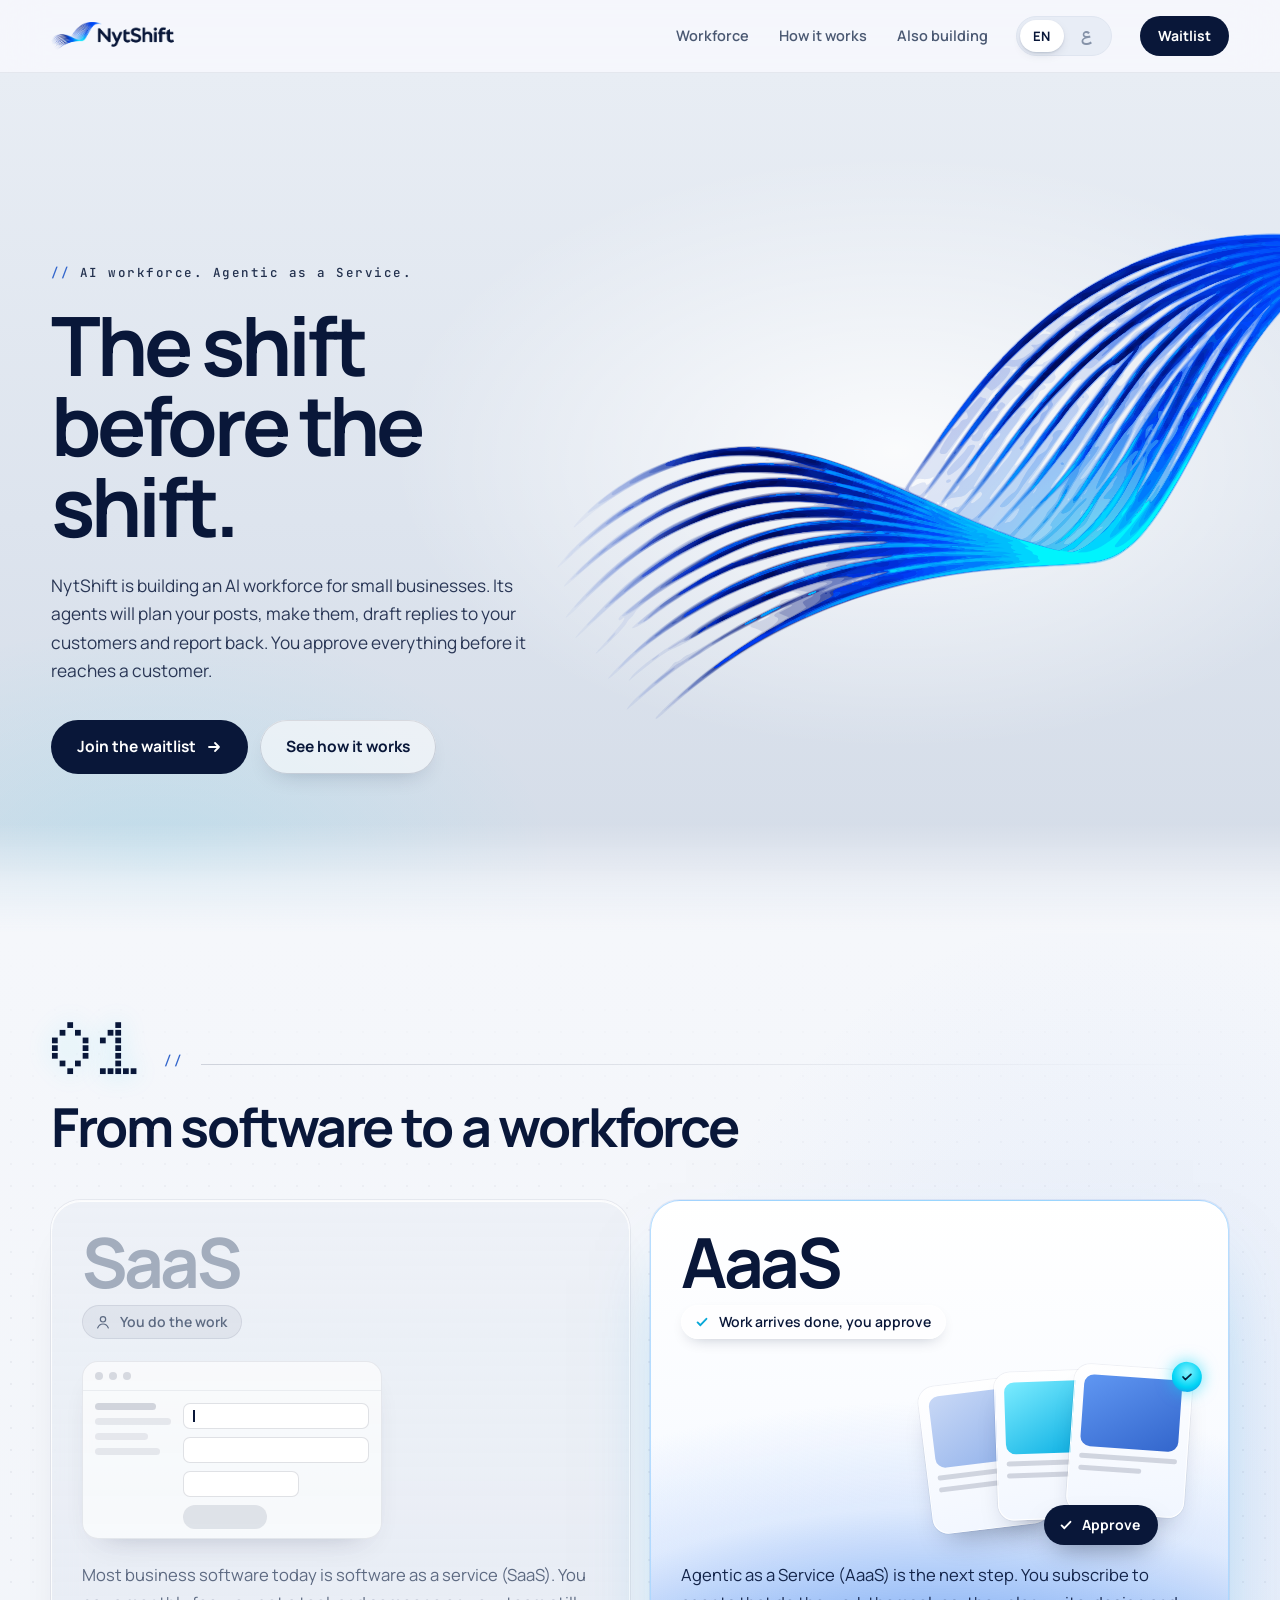
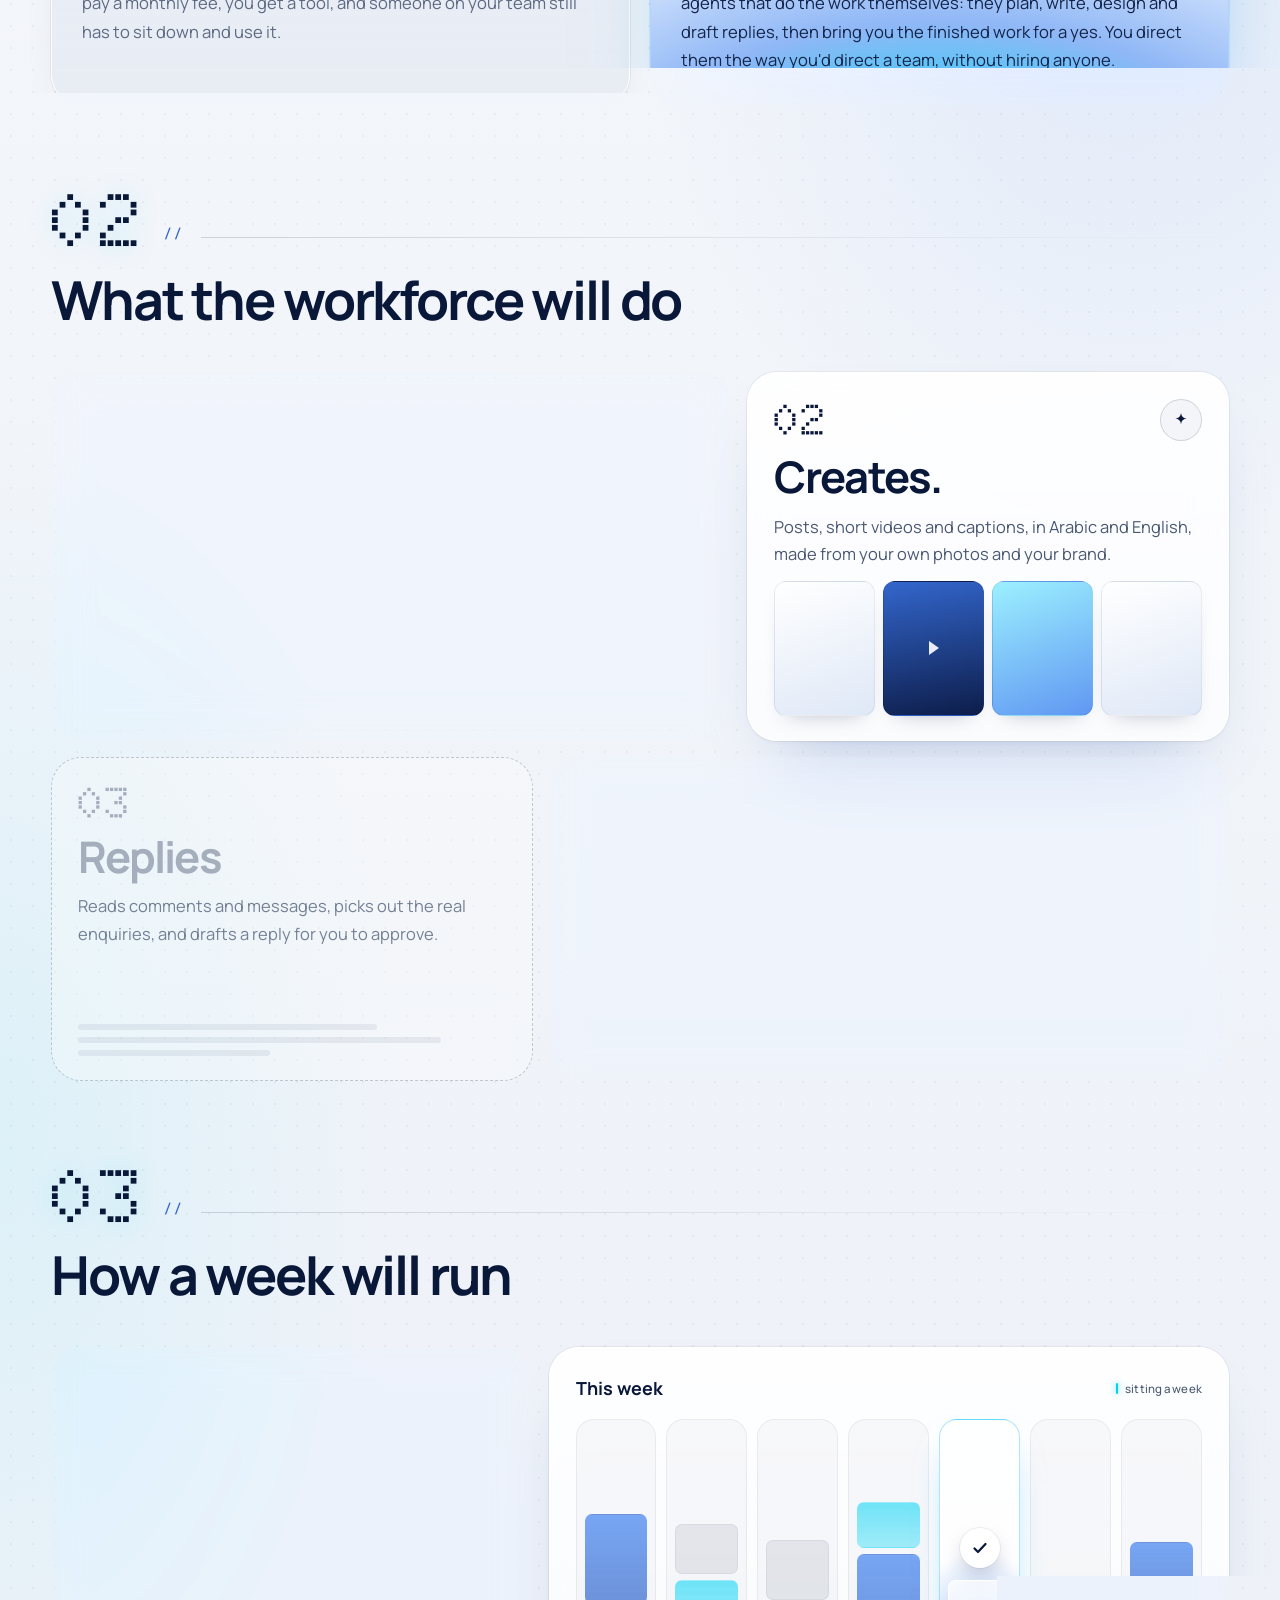
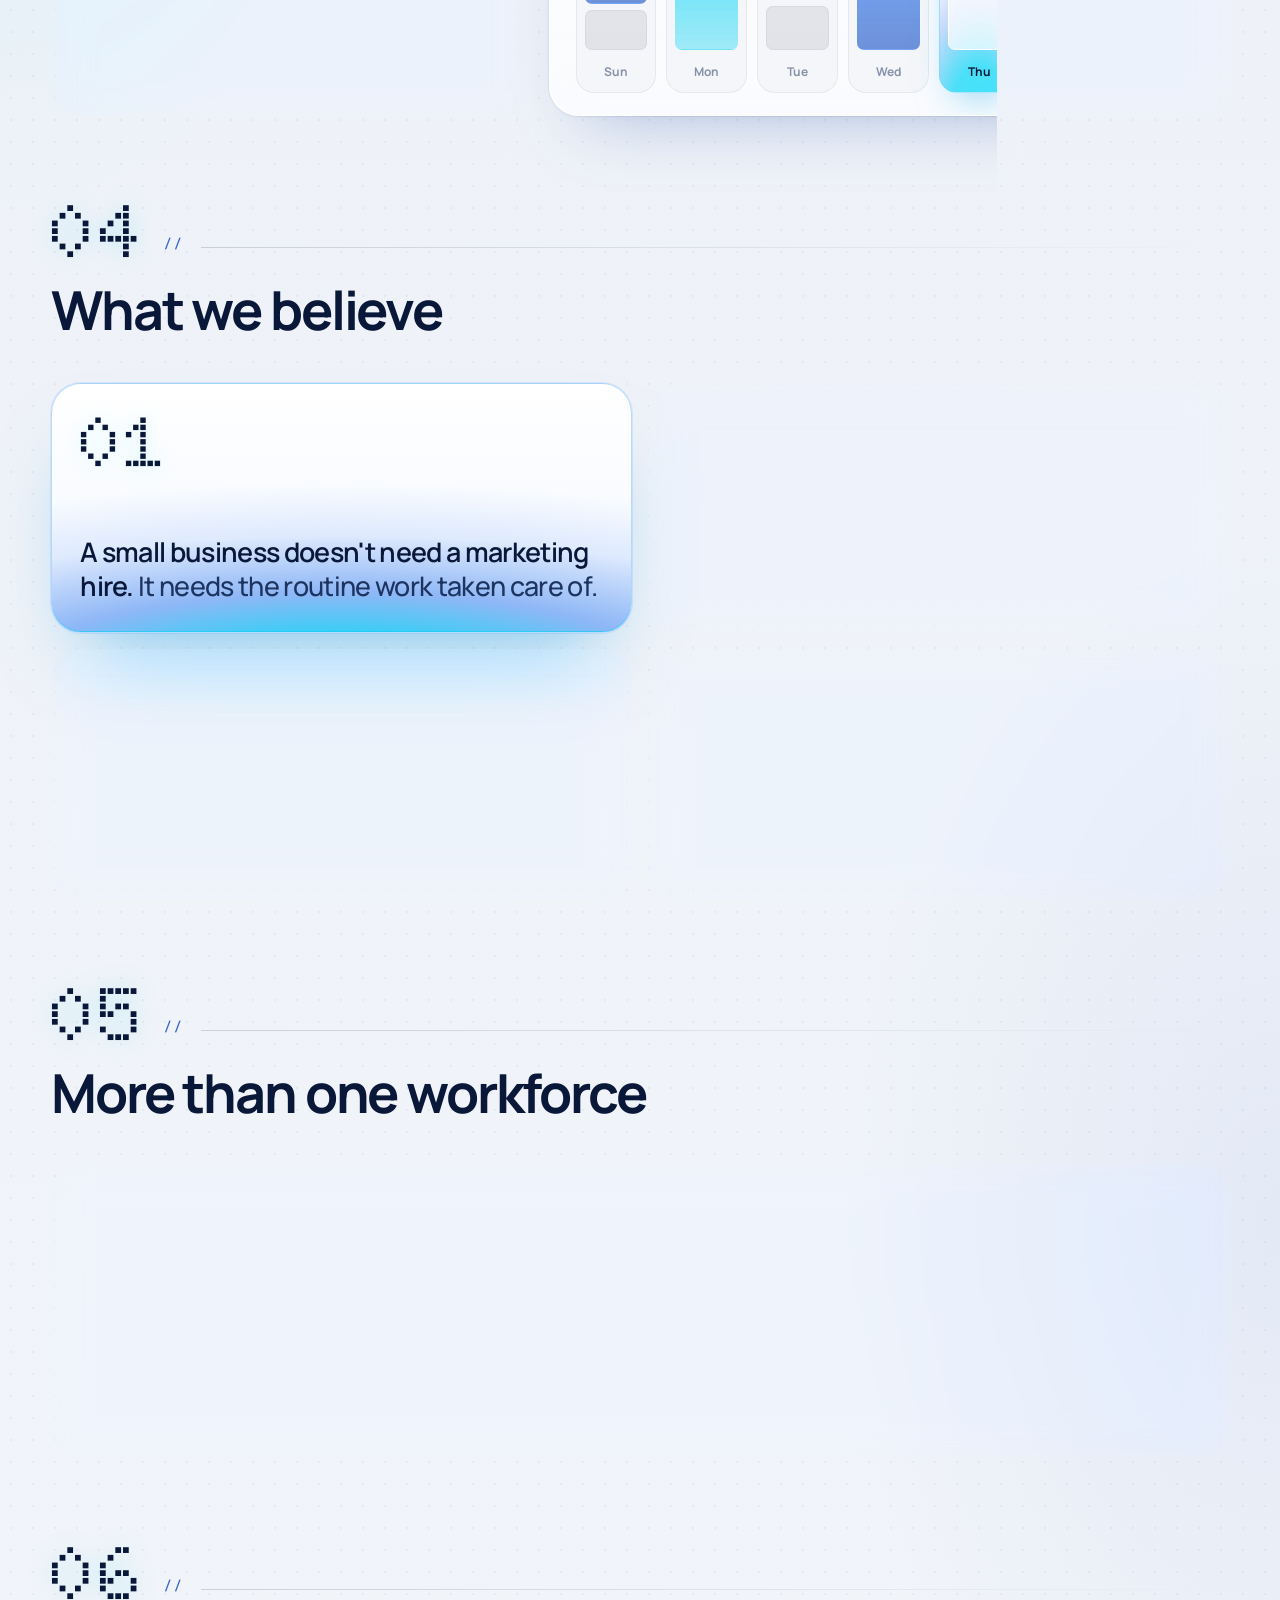
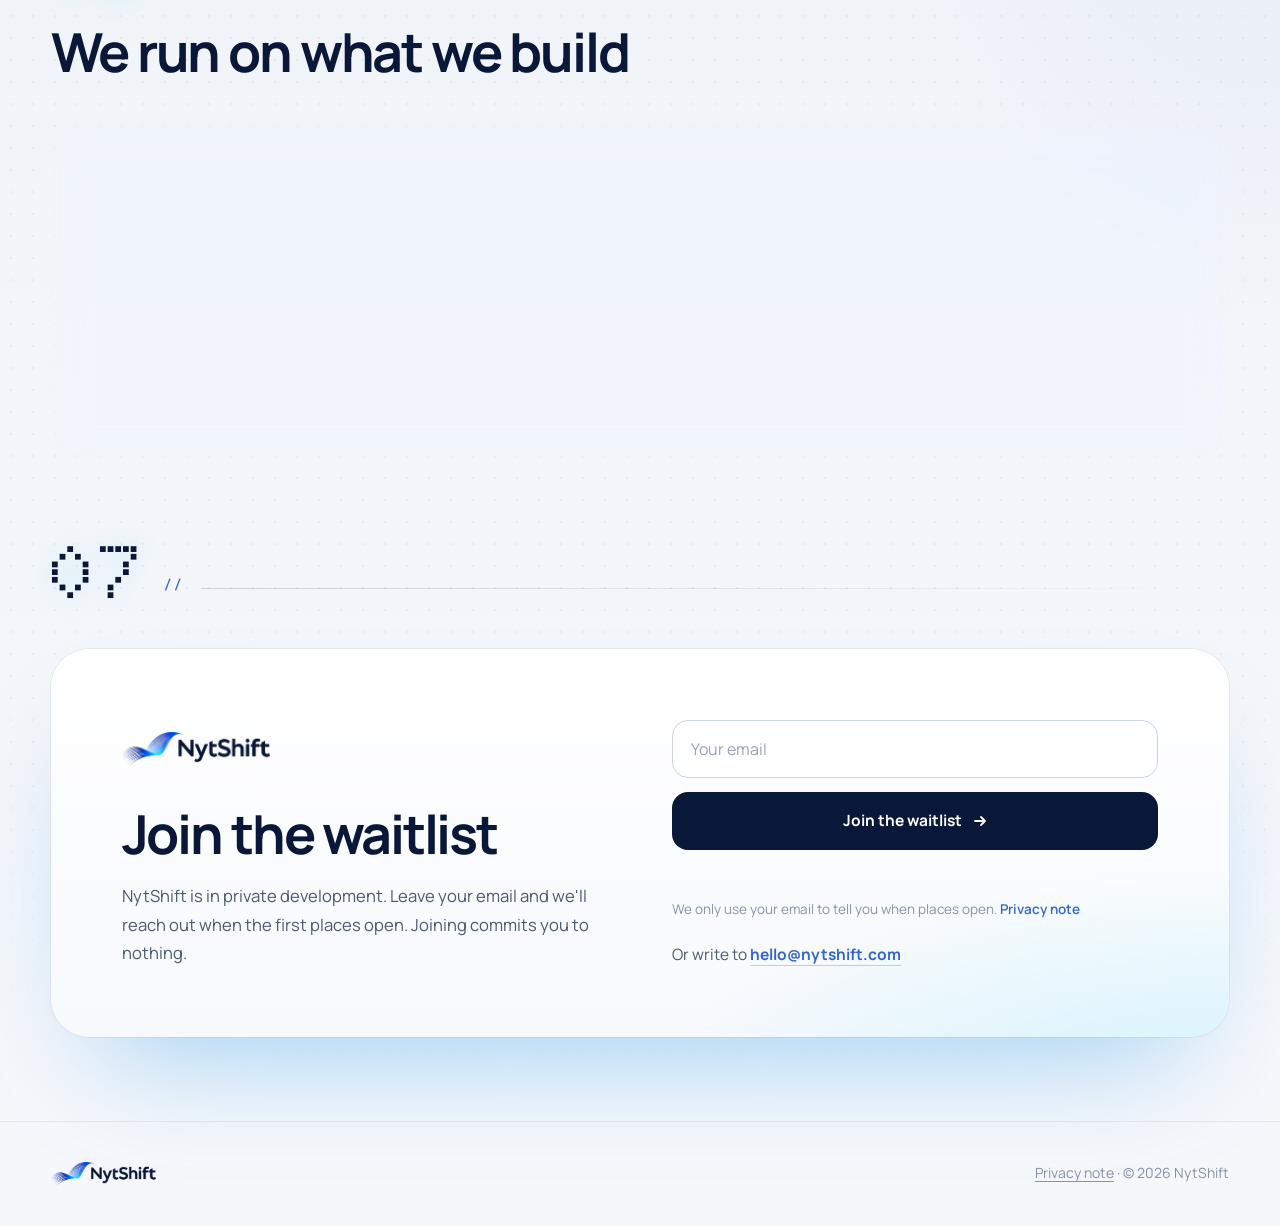
==== commit 1de44b2d: "Final copy (Ink, Proof-passed): no platform names, no 'boring', future tense, footer privacy link, p" ====
--- a/index.html
+++ b/index.html
@@ -4,7 +4,7 @@
 <meta charset="utf-8">
 <meta name="viewport" content="width=device-width,initial-scale=1,viewport-fit=cover">
 <title>NytShift: the shift before the shift</title>
-<meta name="description" content="NytShift is building an AI workforce for small businesses. Agentic as a Service: agents plan your content, make it, draft replies to your customers and report back.">
+<meta name="description" content="NytShift is building an AI workforce for small businesses: agents that plan your posts, make them and draft replies for you to approve. In private development.">
 <link rel="icon" type="image/png" sizes="32x32" href="/assets/favicon-32.png">
 <link rel="icon" href="/assets/favicon.ico" sizes="any">
 <link rel="apple-touch-icon" href="/assets/apple-touch-icon.png">
@@ -443,6 +443,7 @@
 footer .wrap{display:flex;align-items:center;justify-content:space-between;gap:20px;flex-wrap:wrap;padding-block:40px}
 footer img{height:24px;width:auto}
 footer small{font-size:14px;color:var(--dim)}
+footer small a{color:inherit;text-decoration:underline;text-underline-offset:3px}
 
 main,.bar nav{transition:opacity 260ms ease}
 .swapping main,.swapping .bar nav{opacity:0}
@@ -523,7 +524,7 @@
     <nav aria-label="Sections">
       <a href="#workforce" data-i18n="nav_workforce">Workforce</a>
       <a href="#week" data-i18n="nav_how">How it works</a>
-      <a href="#solutions" data-i18n="nav_sol">Solutions</a>
+      <a href="#solutions" data-i18n="nav_sol">Also building</a>
     </nav>
     <div class="lang" role="group" aria-label="Language">
       <button type="button" data-lang="en" aria-pressed="true" lang="en">EN</button>
@@ -542,7 +543,7 @@
       <div class="hero-copy">
         <p class="mono in"><b>//</b> <span data-i18n="hero_label">AI workforce. Agentic as a Service.</span></p>
         <h1 class="in d1" data-i18n="hero_h1">The shift before the shift.</h1>
-        <p class="lede in d2" data-i18n="hero_p">NytShift is building an AI workforce for small businesses. A standing crew of agents plans your content, makes it, drafts replies to your customers and reports back, so the business keeps moving while you run it.</p>
+        <p class="lede in d2" data-i18n="hero_p">NytShift is building an AI workforce for small businesses. Its agents will plan your posts, make them, draft replies to your customers and report back. You approve everything before it reaches a customer.</p>
         <div class="actions in d4">
           <a class="btn" href="#waitlist"><span data-i18n="btn_join">Join the waitlist</span><span class="arr"><svg class="dir" viewBox="0 0 16 16" fill="none" stroke="currentColor" stroke-width="1.8" stroke-linecap="round" stroke-linejoin="round" aria-hidden="true"><path d="M3 8h10M9 4l4 4-4 4"/></svg></span></a>
           <a class="btn ghost" href="#week" data-i18n="btn_how">See how it works</a>
@@ -564,7 +565,7 @@
             <div class="mockzone" aria-hidden="true">
               <div class="tool"><div class="tb"><i></i><i></i><i></i></div><div class="tbody"><div class="side"><b></b><b></b><b style="width:70%"></b><b style="width:85%"></b></div><div class="form"><div class="fld"><span class="cur"></span></div><div class="fld"></div><div class="fld sm"></div><div class="bph"></div></div></div></div>
             </div>
-            <p class="body-l" data-i18n="s1_p1">For twenty years, business software has meant SaaS. You pay a monthly fee, you get a tool, and someone on your team still has to sit down and use it.</p>
+            <p class="body-l" data-i18n="s1_p1">Most business software today is software as a service (SaaS). You pay a monthly fee, you get a tool, and someone on your team still has to sit down and use it.</p>
           </div>
           <div class="gc glow era new">
             <div class="hd"><span class="w" aria-hidden="true">AaaS</span><span class="hint"><svg viewBox="0 0 20 20" fill="none" stroke="currentColor" stroke-width="2.4" stroke-linecap="round" stroke-linejoin="round" aria-hidden="true"><path d="M4.5 10.5l3.5 3.5 7.5-8"/></svg><span data-i18n="ui_arrives">Work arrives done, you approve</span></span></div>
@@ -576,7 +577,7 @@
                 <span class="apill"><svg viewBox="0 0 20 20" fill="none" stroke="currentColor" stroke-width="2.4" stroke-linecap="round" stroke-linejoin="round"><path d="M4.5 10.5l3.5 3.5 7.5-8"/></svg><span data-i18n="seg_approve">Approve</span></span>
               </div>
             </div>
-            <p class="body-l" data-i18n="s1_p2">Agentic as a Service (AaaS) is the next step. You subscribe to agents that do the work themselves. They plan, write, design, reply and follow up, then bring the finished work to you for a yes. You direct them the way you'd direct a team, without hiring anyone.</p>
+            <p class="body-l" data-i18n="s1_p2">Agentic as a Service (AaaS) is the next step. You subscribe to agents that do the work themselves: they plan, write, design and draft replies, then bring you the finished work for a yes. You direct them the way you'd direct a team, without hiring anyone.</p>
           </div>
           <div class="vs-wave" aria-hidden="true"><img src="/assets/v3/wave.svg" alt="" width="750" height="455"></div>
         </div>
@@ -593,17 +594,17 @@
         <div class="gc glow vt c7">
           <div class="hd"><span class="dot num">01</span><span class="ib"><svg viewBox="0 0 24 24" fill="none" stroke="currentColor" stroke-width="1.6" stroke-linecap="round" stroke-linejoin="round"><rect x="4" y="5" width="16" height="15" rx="3"/><path d="M4 10h16M9 3v4M15 3v4"/></svg></span></div>
           <span class="verb" data-i18n="w1">Plans.</span>
-          <p data-i18n="w1p">Builds each week's content around what you sell and what your customers respond to, and changes course when the numbers say so.</p>
+          <p data-i18n="w1p">Builds each week's posts around what you sell and what your customers respond to, and changes course when the numbers say so.</p>
           <div class="viz" aria-hidden="true"><svg class="dir" viewBox="0 0 400 60" preserveAspectRatio="none" style="width:100%;height:60px" fill="none"><path d="M0 44 C40 44 60 20 100 22 S170 46 210 40 S280 10 320 14 S380 34 400 30" stroke="currentColor" stroke-width="2"/><circle cx="100" cy="22" r="4" fill="currentColor"/><circle cx="210" cy="40" r="4" fill="currentColor"/><circle cx="320" cy="14" r="5.5" fill="#fff" stroke="rgba(0,212,245,.8)" stroke-width="6"/></svg><div class="ticks"></div></div>
         </div>
         <div class="gc vt c5">
           <div class="hd"><span class="dot num">02</span><span class="ib"><svg viewBox="0 0 24 24" fill="currentColor"><path d="M12 2.5c.6 4.6 2.9 6.9 7.5 7.5-4.6.6-6.9 2.9-7.5 7.5-.6-4.6-2.9-6.9-7.5-7.5 4.6-.6 6.9-2.9 7.5-7.5z"/></svg></span></div>
           <span class="verb" data-i18n="w2">Creates.</span>
-          <p data-i18n="w2p">Posts, carousels, short videos and captions, in Arabic and English, made from your own photos and your brand.</p>
+          <p data-i18n="w2p">Posts, short videos and captions, in Arabic and English, made from your own photos and your brand.</p>
           <div class="viz thumbs" aria-hidden="true"><i></i><i></i><i></i><i></i></div>
         </div>
         <div class="gc dash vt c5">
-          <div class="hd"><span class="dot num">03</span><span class="tag"><i></i><span data-i18n="w3tag">in build</span></span></div>
+          <div class="hd"><span class="dot num">03</span></div>
           <span class="verb" data-i18n="w3">Replies</span>
           <p data-i18n="w3p">Reads comments and messages, picks out the real enquiries, and drafts a reply for you to approve.</p>
           <div class="viz ghostlines" aria-hidden="true"><i style="width:70%"></i><i style="width:85%"></i><i style="width:45%"></i></div>
@@ -625,12 +626,12 @@
   <section class="sec" id="week" style="padding-block-start:0">
     <div class="wrap">
       <div class="sec-head"><span class="dot n">03</span><span class="mono"><b>//</b></span><span class="rule"></span></div>
-      <h2 data-i18n="s3_h">How a week runs</h2>
+      <h2 data-i18n="s3_h">How a week will run</h2>
       <div class="grid">
         <div class="gc wk-copy">
           <div class="seg" aria-hidden="true"><span data-i18n="seg_plan">Plan</span><span data-i18n="seg_create">Create</span><span class="on" data-i18n="seg_approve">Approve</span></div>
-          <p class="body-l" data-i18n="s3_p1">The work happens while you're busy with everything else. Once a week you sit down, look over what's finished, and approve it in one go. Nothing reaches your customers without your tap.</p>
-          <p class="body-l" data-i18n="s3_p2">Setup works the same way. An onboarding agent asks you about your business, then you connect your accounts through Meta's official sign-in. There's no call to book and no new software to learn.</p>
+          <p class="body-l" data-i18n="s3_p1">The work will get done while you're busy with everything else. Once a week you'll sit down, look over what's finished and approve it in one go. Nothing reaches your customers without your tap.</p>
+          <p class="body-l" data-i18n="s3_p2">Setup will work the same way. An onboarding agent will ask you about your business, then you'll connect your accounts through each platform's official sign-in. No call to book, no new software to learn.</p>
         </div>
         <div class="gc wk-board" aria-hidden="true">
           <div class="hd"><b data-i18n="ui_thisweek">This week</b><span class="lbl" data-i18n="ui_sitting">sitting a week</span></div>
@@ -654,8 +655,8 @@
       <div class="sec-head"><span class="dot n">04</span><span class="mono"><b>//</b></span><span class="rule"></span></div>
       <h2 data-i18n="s4_h">What we believe</h2>
       <ol class="grid" style="list-style:none">
-        <li class="gc glow bl"><span class="dot">01</span><p><span class="w" data-i18n="b1a">A small business doesn't need a marketing hire.</span> <span data-i18n="b1b">It needs the daily work done, every day.</span></p></li>
-        <li class="gc bl"><span class="dot">02</span><p><span class="w" data-i18n="b2">Answering every customer quickly sells more than one extra reel.</span></p></li>
+        <li class="gc glow bl"><span class="dot">01</span><p><span class="w" data-i18n="b1a">A small business doesn't need a marketing hire.</span> <span data-i18n="b1b">It needs the routine work taken care of.</span></p></li>
+        <li class="gc bl"><span class="dot">02</span><p><span class="w" data-i18n="b2">Answering every customer quickly sells more than one extra post or video.</span></p></li>
         <li class="gc bl"><span class="dot">03</span><p><span class="w" data-i18n="b3a">An agent should say it's an agent.</span> <span data-i18n="b3b">We show ours openly.</span></p></li>
         <li class="gc bl"><span class="dot">04</span><p><span class="w" data-i18n="b4a">Good software needs almost none of your time.</span> <span data-i18n="b4b">If it needs a weekly call, it's a service pretending to be software.</span></p></li>
       </ol>
@@ -669,7 +670,7 @@
       <h2 data-i18n="s5_h">More than one workforce</h2>
       <div class="grid">
         <div class="gc sol">
-          <p class="sol-p" data-i18n="s5_p">Our AI workforce for small businesses comes first. We're also building apps on the same idea for specific industries, where agents take the routine work off a team's hands and people make the calls. We'll share more as they open.</p>
+          <p class="sol-p" data-i18n="s5_p">Our AI workforce for small businesses comes first. We're also building apps on the same idea for specific industries, where agents handle the routine work and people make the decisions. We'll share more later.</p>
           <div class="lanes" aria-hidden="true">
             <div class="lane on"><span class="dot">01</span><span data-i18n="ui_smb">Small businesses</span></div>
             <div class="lane"><span class="dot">02</span><span data-i18n="ui_ind">Industry apps</span></div>
@@ -684,10 +685,10 @@
   <section class="sec" id="built" style="padding-block-start:0">
     <div class="wrap">
       <div class="sec-head"><span class="dot n">06</span><span class="mono"><b>//</b></span><span class="rule"></span></div>
-      <h2 data-i18n="s6_h">Built the way we work</h2>
+      <h2 data-i18n="s6_h">We run on what we build</h2>
       <div class="grid">
         <div class="gc built">
-          <p><span data-i18n="s6_p1">NytShift runs on the same kind of workforce we're building. Our own agents write our code, look after our servers and draft our work every day.</span> <span class="soft" data-i18n="s6_p2">We're building the version a small business can switch on without an engineer.</span></p>
+          <p><span data-i18n="s6_p1">NytShift runs on the same kind of workforce we're building. Our own agents write our code, look after our servers and draft our work every day.</span> <span class="soft" data-i18n="s6_p2">We're building the version a small business can use without an engineer.</span></p>
           <div class="plate" aria-hidden="true"><img src="/assets/v3/wave.svg" alt=""></div>
         </div>
       </div>
@@ -702,7 +703,7 @@
         <div>
           <img class="logo-l" src="/assets/v3/logo.png" alt="NytShift" width="1200" height="274">
           <h2 data-i18n="s7_h">Join the waitlist</h2>
-          <p class="body-l" data-i18n="s7_p">NytShift is in private development. Leave your email and we'll reach out when the first places open.</p>
+          <p class="body-l" data-i18n="s7_p">NytShift is in private development. Leave your email and we'll reach out when the first places open. Joining commits you to nothing.</p>
         </div>
         <div>
           <form class="wl" id="wl" novalidate>
@@ -724,7 +725,7 @@
 <footer>
   <div class="wrap">
     <img src="/assets/v3/logo.png" alt="NytShift" width="1200" height="274">
-    <small dir="ltr">© 2026 NytShift</small>
+    <small><a href="/privacy/" id="footpriv" data-i18n="footer_priv">Privacy note</a> <span dir="ltr">· © 2026 NytShift</span></small>
   </div>
 </footer>
 
@@ -732,37 +733,38 @@
 (function(){
   var AR = {
     _title:"NytShift: العمل يُنجَز قبل أن يبدأ يومك",
-    nav_workforce:"قوة العمل", nav_how:"كيف يعمل", nav_sol:"الحلول", nav_cta:"قائمة الانتظار",
-    hero_label:"قوة عمل ذكية. الوكلاء كخدمة.",
+    nav_workforce:"قوة العمل", nav_how:"كيف يعمل", nav_sol:"نبني أيضاً", nav_cta:"قائمة الانتظار",
+    hero_label:"قوة عمل ذكية. وكلاء الذكاء الاصطناعي كخدمة.",
     hero_h1:"العمل يُنجَز قبل أن يبدأ يومك.",
-    hero_p:"NytShift تبني قوة عمل من الذكاء الاصطناعي للأعمال الصغيرة. فريق دائم من الوكلاء يخطط لمحتواك ويصنعه ويجهّز الردود على عملائك ويرفع لك تقريراً، فيبقى عملك في تقدّم وأنت تديره.",
+    hero_p:"NytShift تبني قوة عمل من الذكاء الاصطناعي للأعمال الصغيرة. وسيخطط وكلاؤها لمنشوراتك ويصنعونها ويجهّزون الردود على عملائك ويرفعون لك تقريراً. وتوافق أنت على كل شيء قبل أن يصل إلى أي عميل.",
     btn_join:"انضم إلى قائمة الانتظار", btn_how:"كيف يعمل",
     s1_h:"من البرمجيات إلى قوة عمل",
-    s1_p1:"لعشرين عاماً كانت برمجيات الأعمال تعني SaaS: تدفع اشتراكاً شهرياً وتحصل على أداة، ثم يبقى على أحد أفراد فريقك أن يجلس ويستخدمها.",
-    s1_p2:"الوكلاء كخدمة (AaaS) هي الخطوة التالية. تشترك في وكلاء ينجزون العمل بأنفسهم: يخططون ويكتبون ويصممون ويردّون ويتابعون، ثم يعرضون عليك العمل مكتملاً لتوافق عليه. توجّههم كما توجّه فريقاً، من دون أن توظّف أحداً.",
+    s1_p1:"معظم برمجيات الأعمال اليوم هي البرمجيات كخدمة (SaaS): تدفع اشتراكاً شهرياً وتحصل على أداة، ثم يبقى على أحد أفراد فريقك أن يجلس ويستخدمها.",
+    s1_p2:"وكلاء الذكاء الاصطناعي كخدمة (AaaS) هي الخطوة التالية. تشترك في وكلاء ينجزون العمل بأنفسهم: يخططون ويكتبون ويصممون ويجهّزون الردود، ثم يعرضون عليك العمل مكتملاً لتوافق عليه. توجّههم كما توجّه فريقاً، من دون أن توظّف أحداً.",
     s2_h:"ماذا ستفعل قوة العمل",
-    w1:"تخطط.", w1p:"تبني محتوى كل أسبوع حول ما تبيعه وما يتفاعل معه عملاؤك، وتغيّر الاتجاه حين تقول الأرقام ذلك.",
-    w2:"تصنع.", w2p:"منشورات وكاروسيل وفيديوهات قصيرة ونصوص مرافقة بالعربية والإنجليزية، من صورك أنت وبهوية علامتك.",
-    w3:"تردّ", w3tag:"قيد التطوير", w3p:"تقرأ التعليقات والرسائل، وتميّز الاستفسارات الحقيقية، وتجهّز رداً لتوافق عليه.",
+    w1:"تخطط.", w1p:"تبني منشورات كل أسبوع حول ما تبيعه وما يتفاعل معه عملاؤك، وتغيّر الاتجاه حين تقول الأرقام ذلك.",
+    w2:"تصنع.", w2p:"منشورات وفيديوهات قصيرة ونصوص مرافقة بالعربية والإنجليزية، من صورك أنت وبهوية علامتك.",
+    w3:"تردّ", w3p:"تقرأ التعليقات والرسائل، وتميّز الاستفسارات الحقيقية، وتجهّز رداً لتوافق عليه.",
     w4:"ترفع التقارير.", w4p:"صفحة واحدة كل أسبوع: ما نُشر، وما نجح، وما أنجزته قوة العمل لك.",
-    s3_h:"كيف يمضي الأسبوع",
-    s3_p1:"يُنجَز العمل وأنت مشغول بكل شيء آخر. مرة في الأسبوع تجلس وتراجع ما اكتمل وتوافق عليه دفعة واحدة. لا يصل شيء إلى عملائك من دون موافقتك.",
-    s3_p2:"والإعداد بالطريقة نفسها. وكيل الإعداد يسألك عن عملك، ثم تربط حساباتك عبر تسجيل الدخول الرسمي من Meta. لا مكالمة تحجزها، ولا برنامج جديد تتعلمه.",
+    s3_h:"كيف سيمضي الأسبوع",
+    s3_p1:"سيُنجَز العمل وأنت مشغول بكل شيء آخر. مرة في الأسبوع ستجلس وتراجع ما اكتمل وتوافق عليه دفعة واحدة. ولن يصل شيء إلى عملائك من دون موافقتك.",
+    s3_p2:"والإعداد سيكون بالطريقة نفسها. سيسألك وكيل الإعداد عن نشاطك التجاري، ثم تربط حساباتك عبر تسجيل الدخول الرسمي لكل منصة. لا مكالمة تحجزها، ولا برنامج جديد تتعلمه.",
     d0:"الأحد", d1:"الاثنين", d2:"الثلاثاء", d3:"الأربعاء", d4:"الخميس", d5:"الجمعة", d6:"السبت",
     s4_h:"ما نؤمن به",
-    b1a:"النشاط التجاري الصغير لا يحتاج إلى موظف تسويق.", b1b:"يحتاج فقط إلى أن يُنجَز عمله اليومي، كل يوم.",
-    b2:"الرد السريع على كل عميل يبيع أكثر من مقطع ريلز إضافي.",
+    b1a:"النشاط التجاري الصغير لا يحتاج إلى موظف تسويق.", b1b:"يحتاج إلى من يتولى عنه العمل الروتيني.",
+    b2:"الرد السريع على كل عميل يبيع أكثر من منشور أو فيديو إضافي.",
     b3a:"على وكيل الذكاء الاصطناعي أن يُعلن أنه ذكاء اصطناعي.", b3b:"ونحن نُظهر وكلاءنا بوضوح.",
     b4a:"البرنامج الجيد لا يأخذ من وقتك شيئاً تقريباً.", b4b:"إن احتاج إلى مكالمة أسبوعية، فهو خدمة تتظاهر بأنها برنامج.",
     s5_h:"أكثر من قوة عمل واحدة",
-    s5_p:"قوة العمل للأعمال الصغيرة تأتي أولاً. ونبني أيضاً تطبيقات على الفكرة نفسها لقطاعات محددة، يتولى فيها الوكلاء العمل الروتيني عن الفريق ويبقى القرار للناس. وسنشارك المزيد حين تُفتح.",
-    s6_h:"نعمل بالطريقة التي نبنيها",
+    s5_p:"قوة العمل للأعمال الصغيرة تأتي أولاً. ونبني أيضاً تطبيقات على الفكرة نفسها لقطاعات محددة، يتولى فيها الوكلاء العمل الروتيني ويبقى القرار للناس. وسنشارك المزيد لاحقاً.",
+    s6_h:"نعمل بما نبنيه",
     s6_p1:"NytShift تعمل بقوة العمل نفسها التي نبنيها. وكلاؤنا يكتبون الكود ويعتنون بخوادمنا ويجهّزون مسودات عملنا كل يوم.",
-    s6_p2:"ونبني النسخة التي يستطيع أي نشاط تجاري صغير تشغيلها من دون مهندس.",
+    s6_p2:"ونبني النسخة التي يستطيع أي نشاط تجاري صغير استخدامها من دون مهندس.",
     s7_h:"انضم إلى قائمة الانتظار",
-    s7_p:"NytShift قيد التطوير. اترك بريدك وسنتواصل معك حين تُفتح الأماكن الأولى.",
+    s7_p:"NytShift قيد التطوير. اترك بريدك وسنتواصل معك حين تُفتح الأماكن الأولى. والانضمام إلى القائمة لا يُلزمك بشيء.",
     email_label:"البريد الإلكتروني", email_ph:"بريدك الإلكتروني",
     s7_or:"أو راسلنا على", wl_note:"نستخدم بريدك فقط لنخبرك حين تُفتح الأماكن.", wl_priv:"ملاحظة الخصوصية",
+    footer_priv:"ملاحظة الخصوصية",
     m_ok:"شكراً، تمت إضافتك إلى القائمة.", m_bad:"يبدو أن البريد غير صحيح.", m_busy:"عدد كبير من التسجيلات الآن. حاول مرة أخرى بعد ساعة.", m_err:"حدث خطأ. حاول مرة أخرى، أو راسلنا على hello@nytshift.com.",
     /* mockup UI labels */
     tag1:"قوة عمل ذكية", tag2:"الوكلاء كخدمة", tag3:"عربي + إنجليزي",
@@ -791,6 +793,7 @@
     phs.forEach(function(n){ var k=n.getAttribute('data-i18n-ph'); if(d[k]!=null) n.setAttribute('placeholder', d[k]); });
     document.title = d._title;
     var pl = document.getElementById('privlink'); if(pl) pl.setAttribute('href', lang === 'ar' ? '/privacy/#ar' : '/privacy/');
+    var fp = document.getElementById('footpriv'); if(fp) fp.setAttribute('href', lang === 'ar' ? '/privacy/#ar' : '/privacy/');
     document.querySelectorAll('.lang button').forEach(function(b){ b.setAttribute('aria-pressed', String(b.dataset.lang===lang)); });
     try{ localStorage.setItem('nyt-lang', lang); }catch(e){}
   }
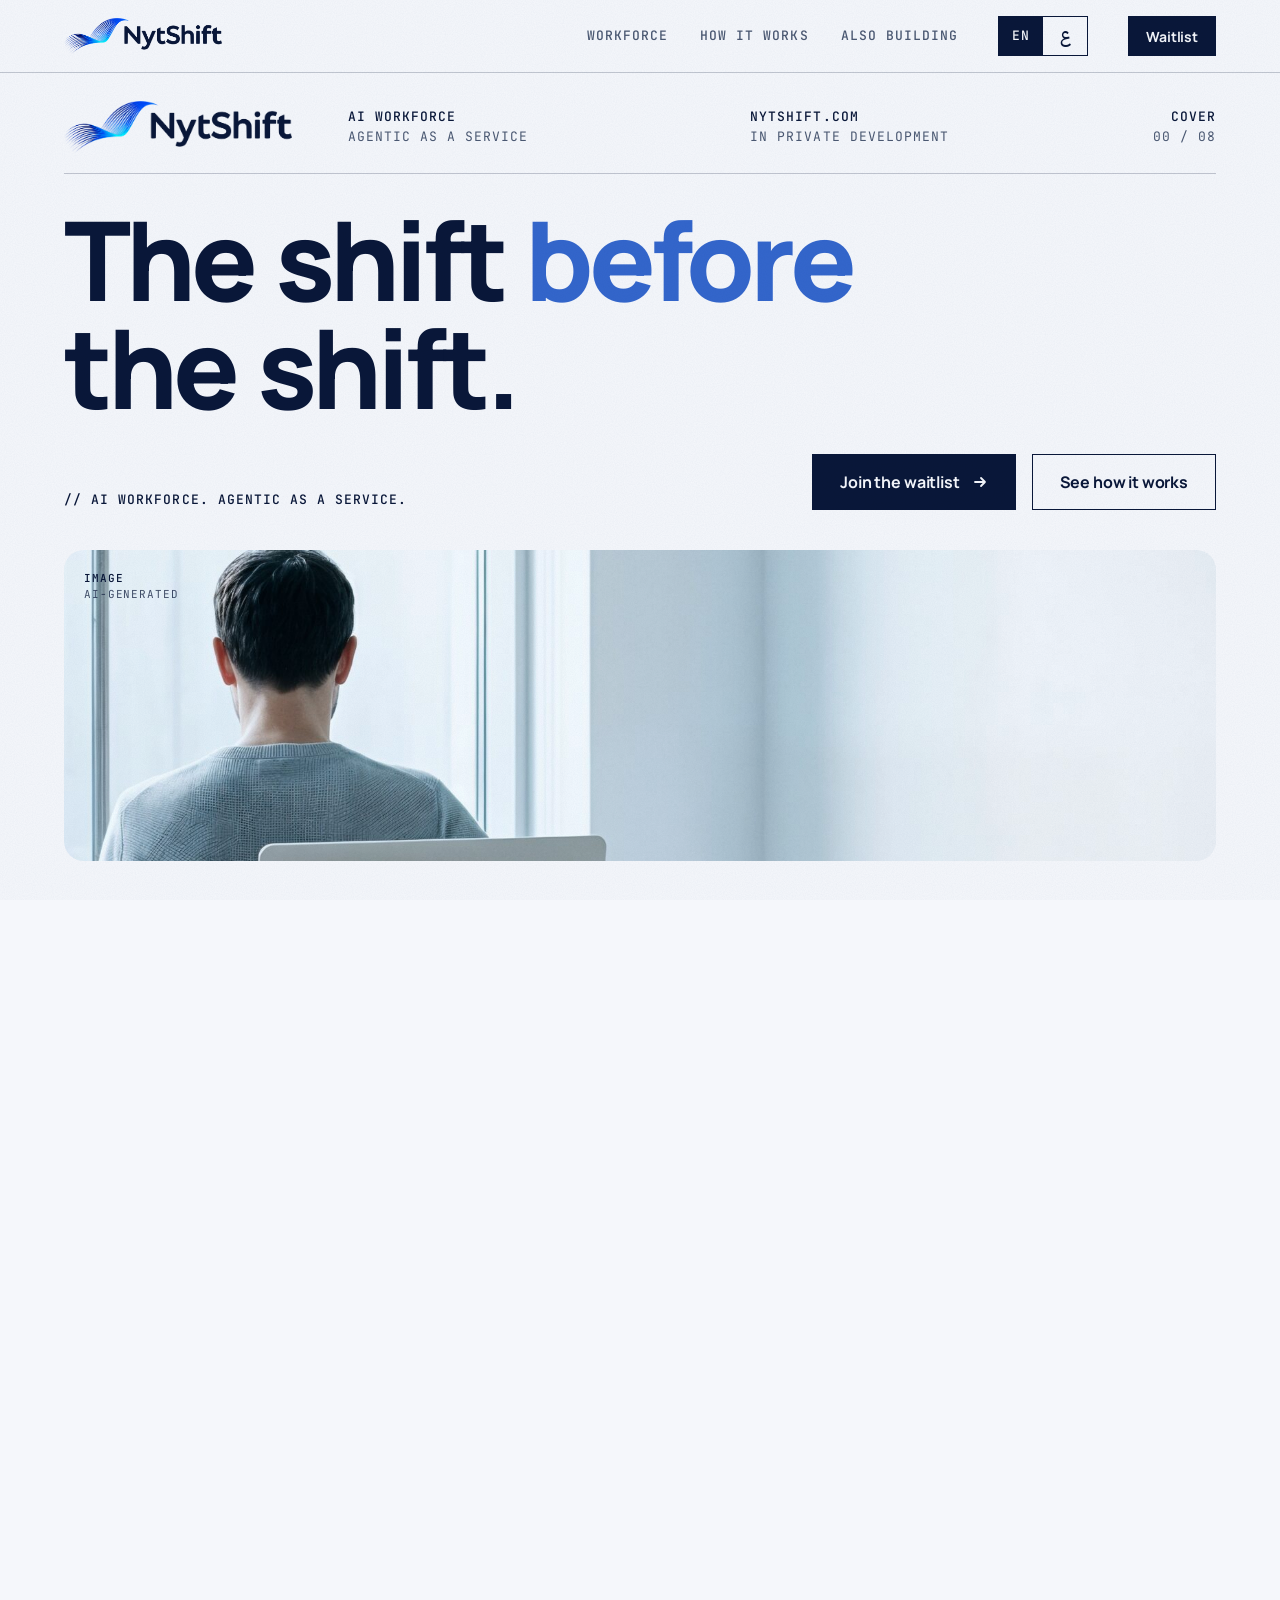
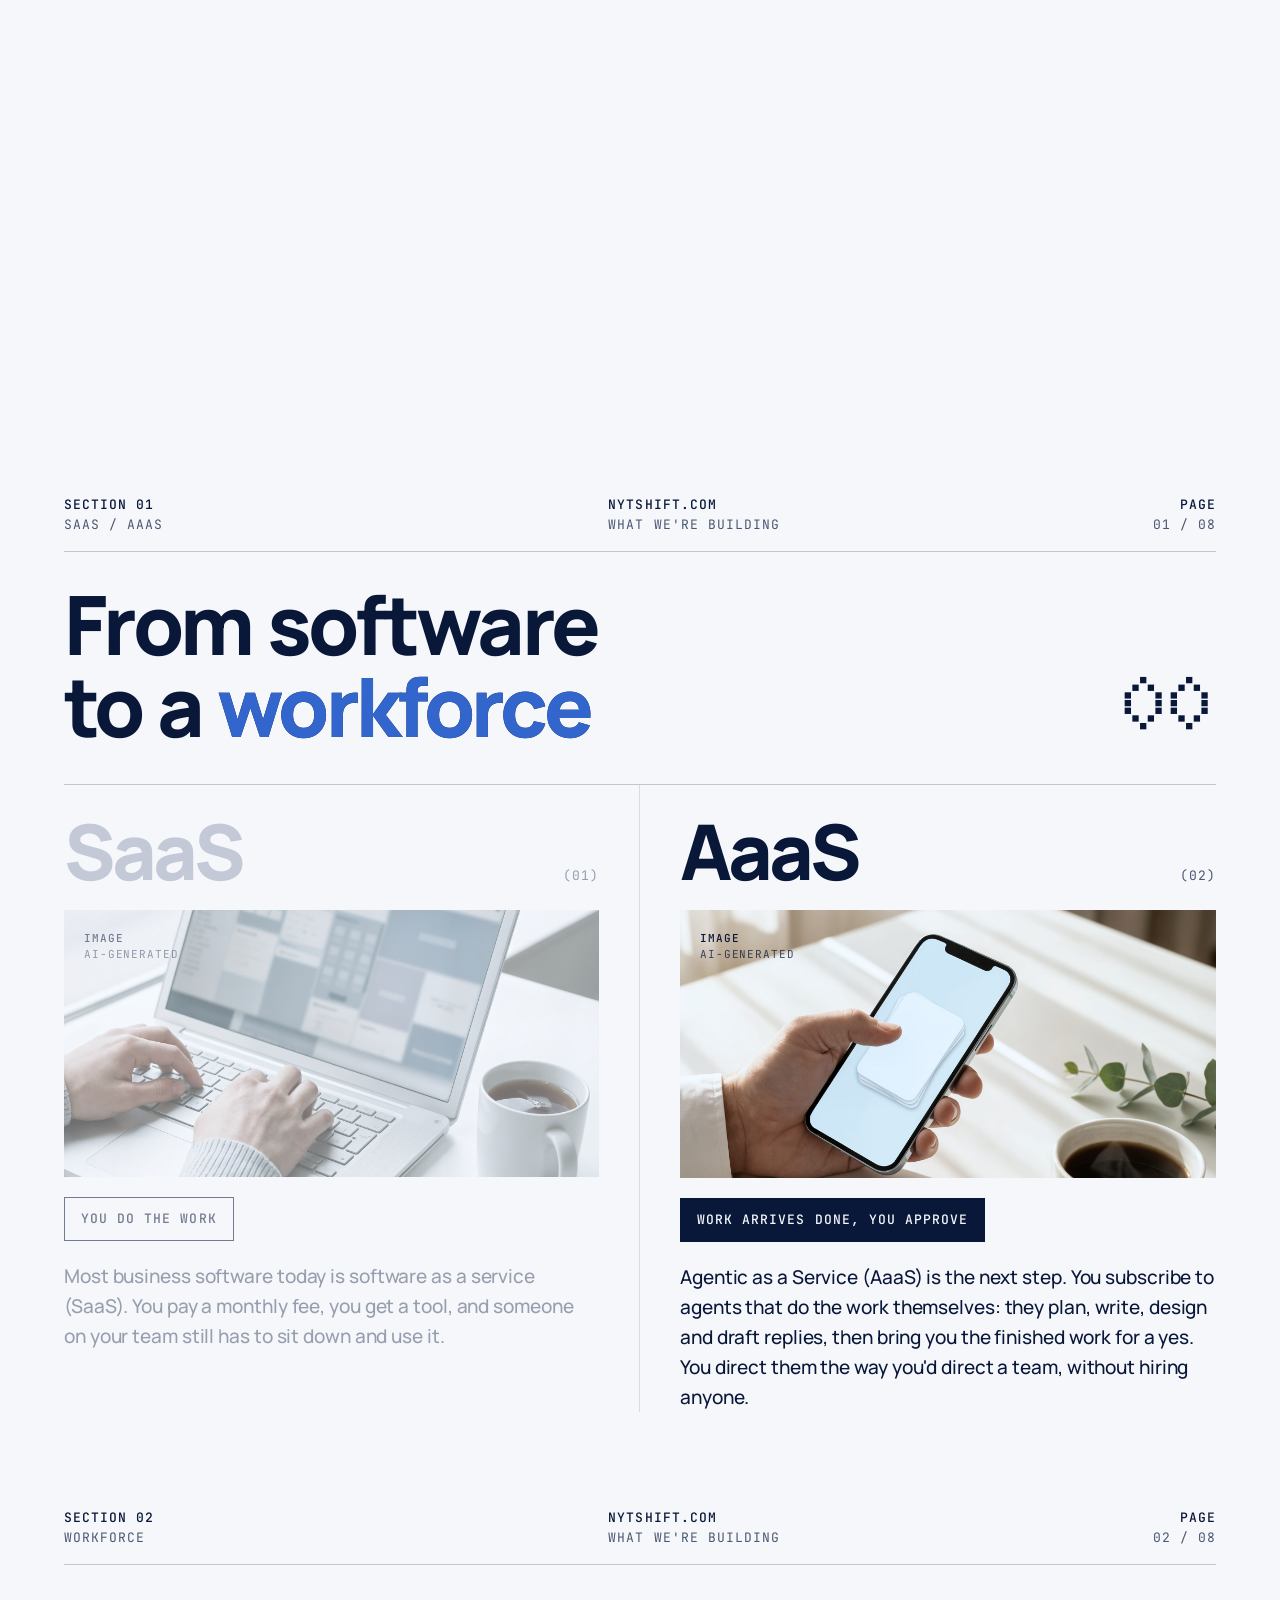
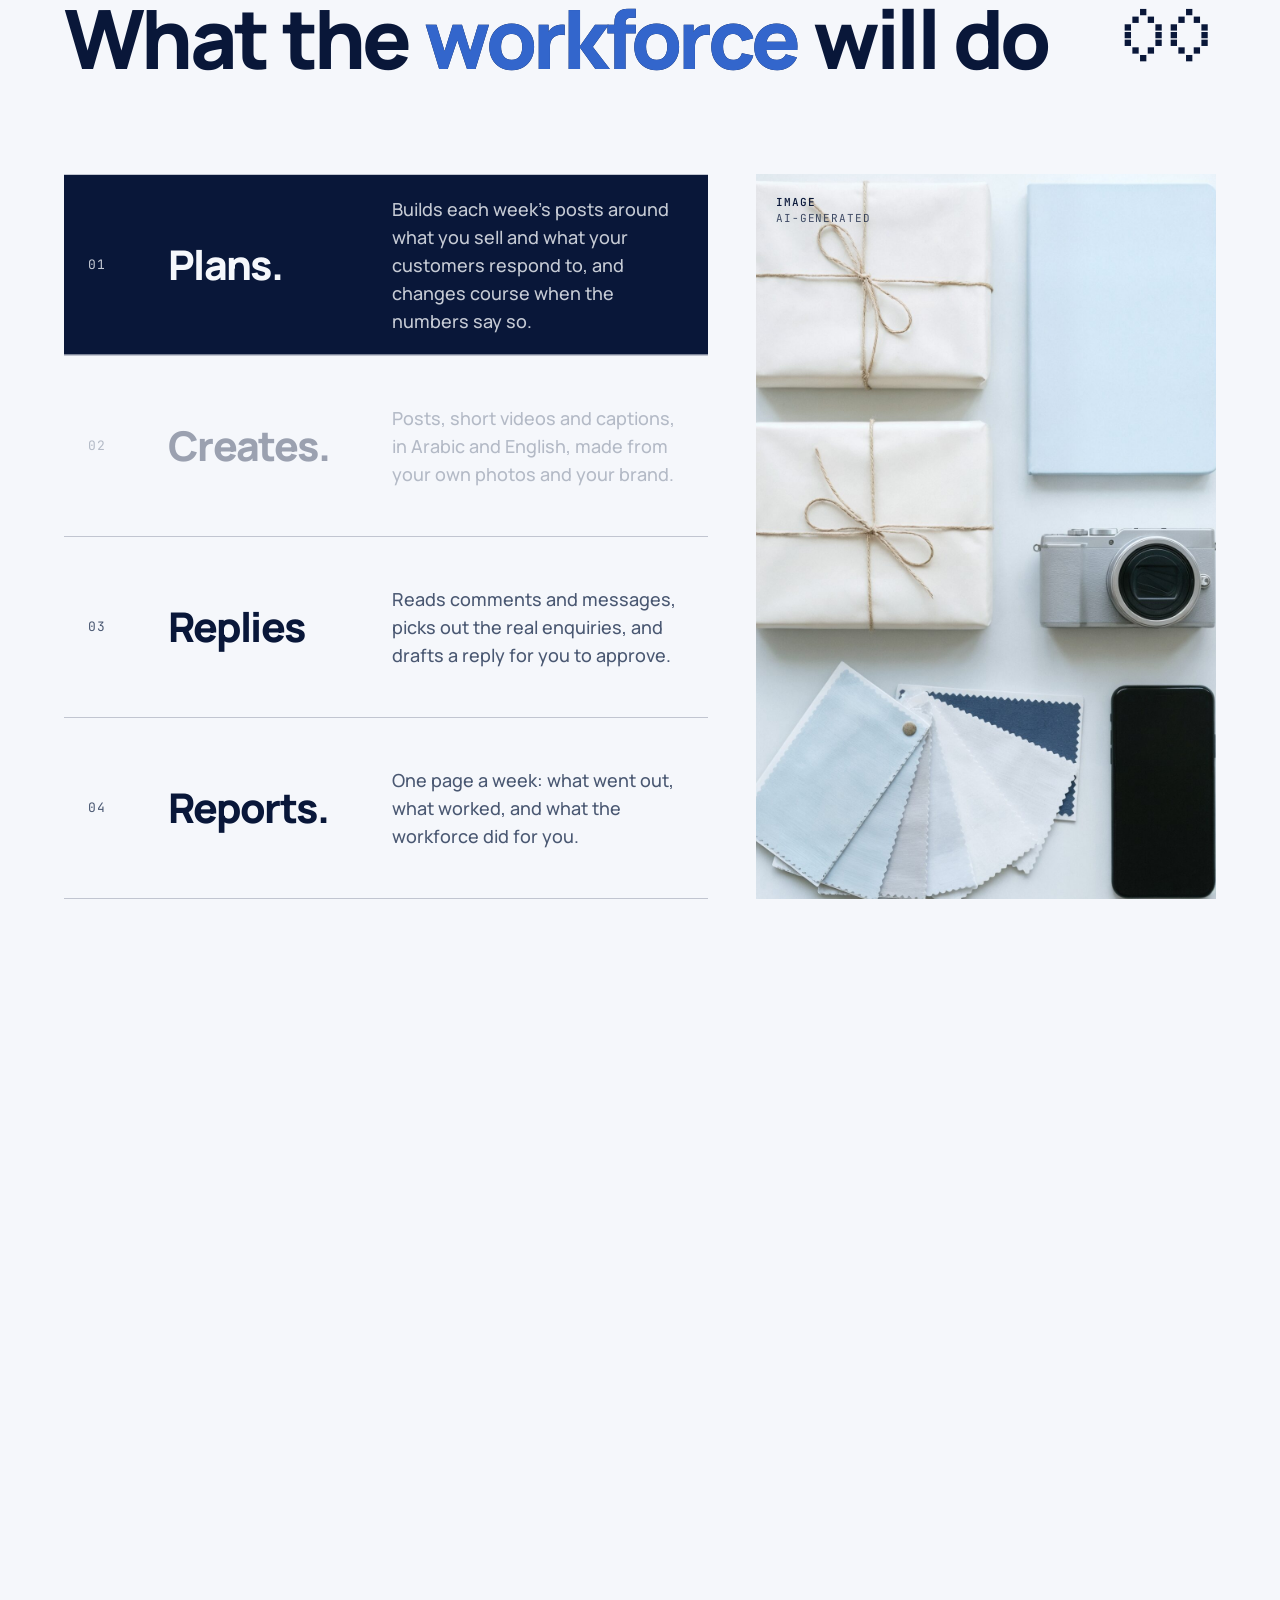
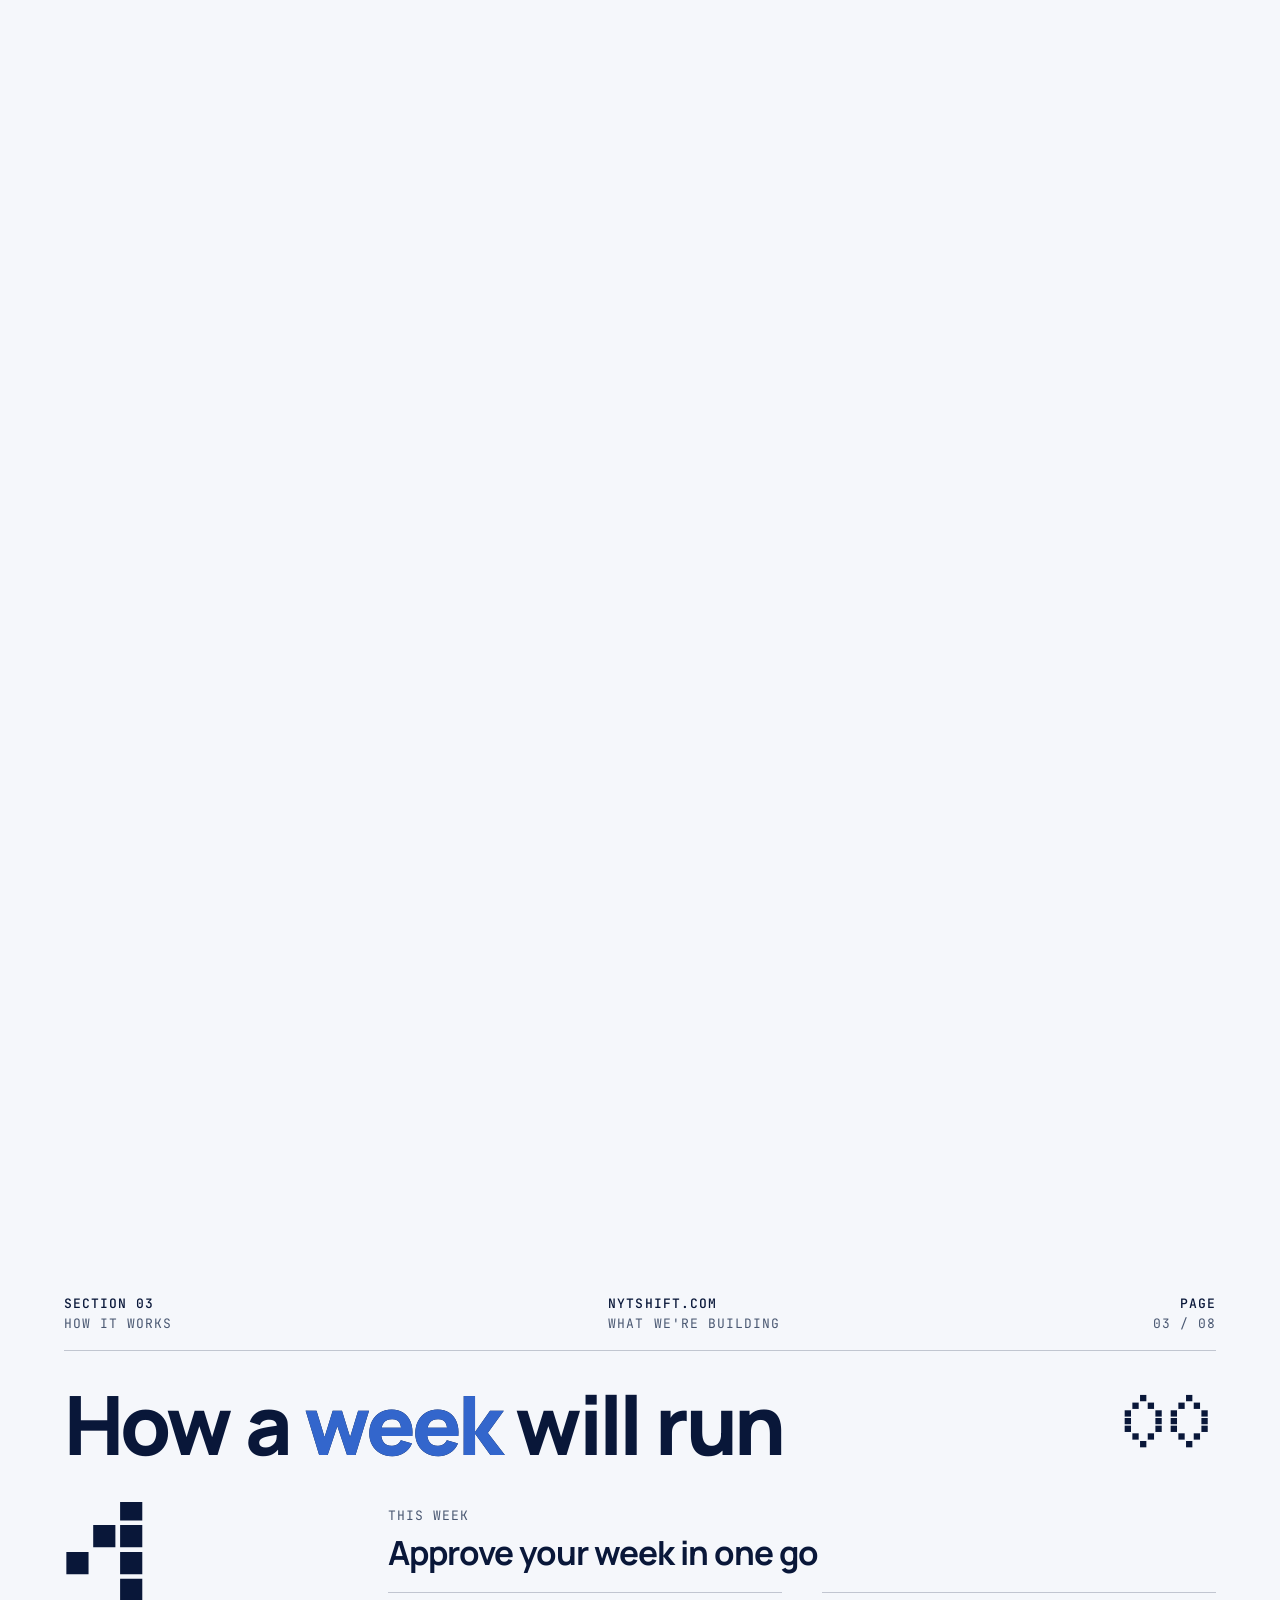
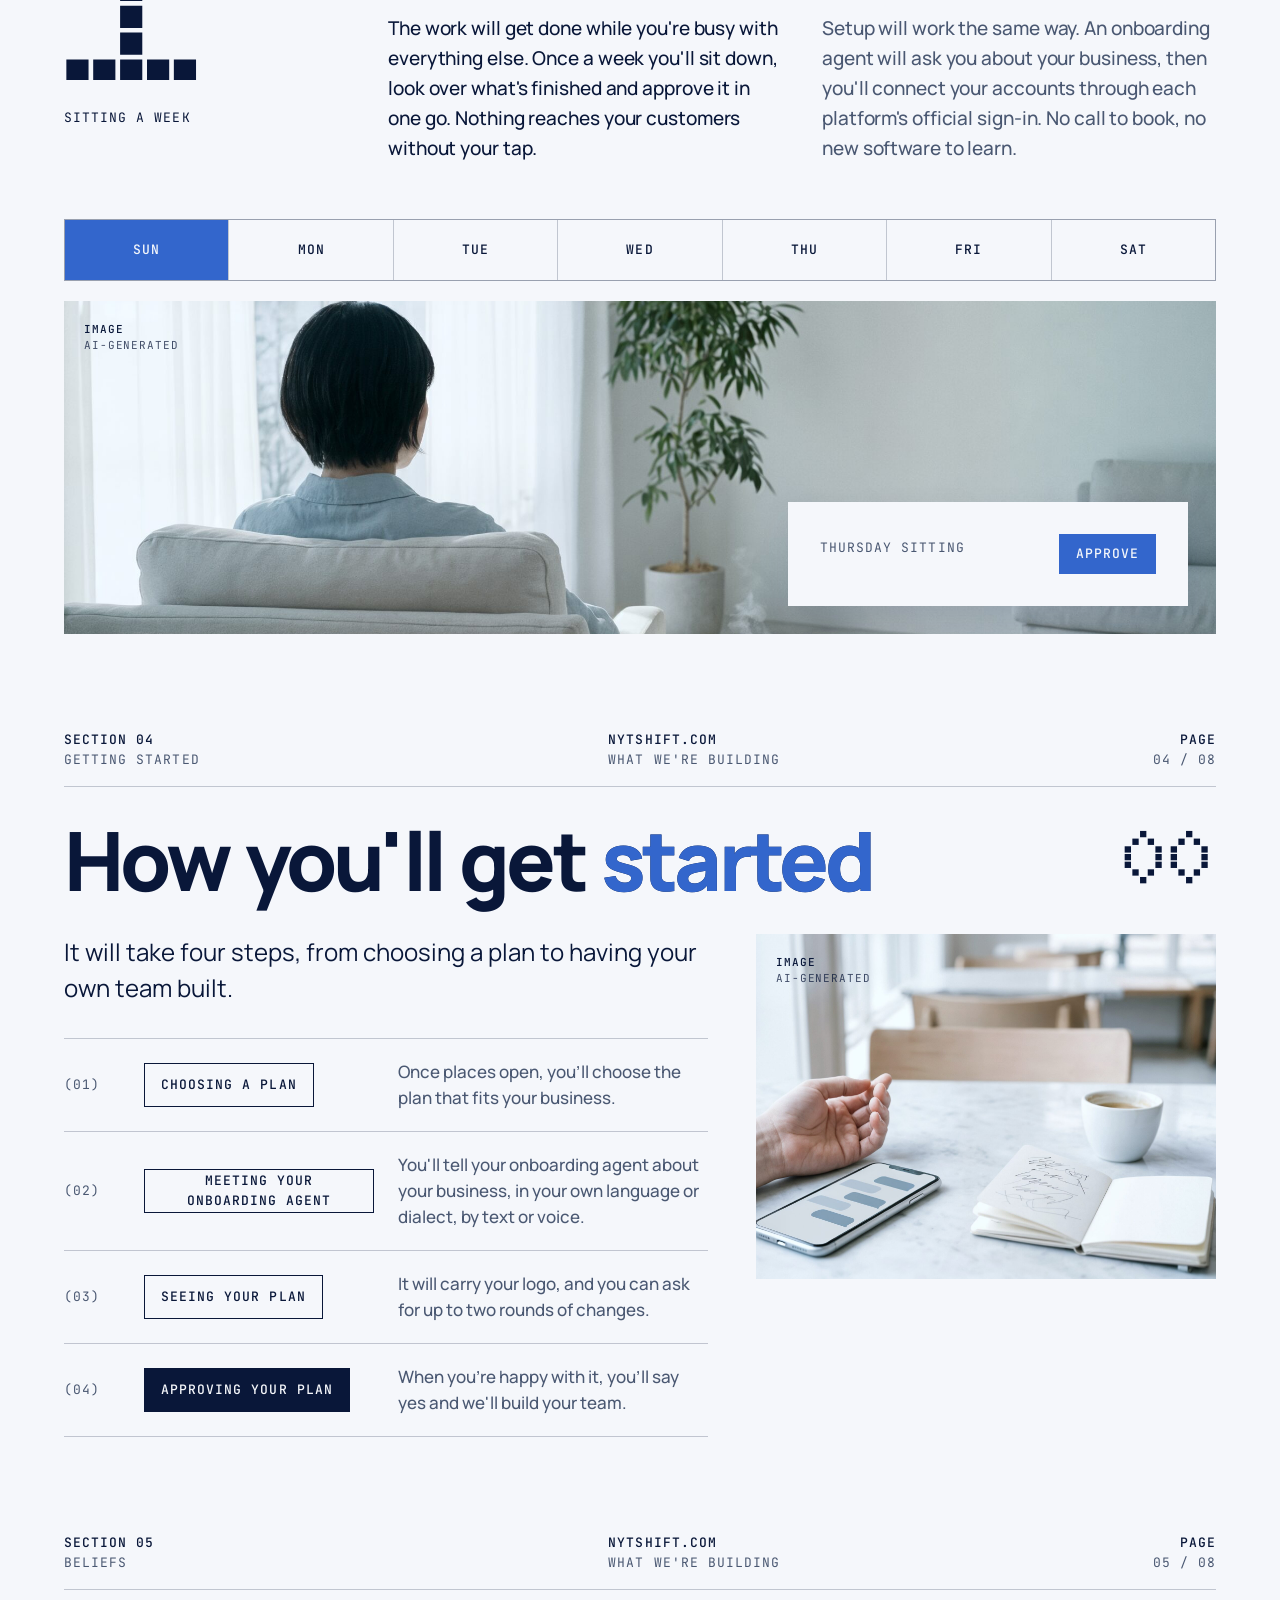
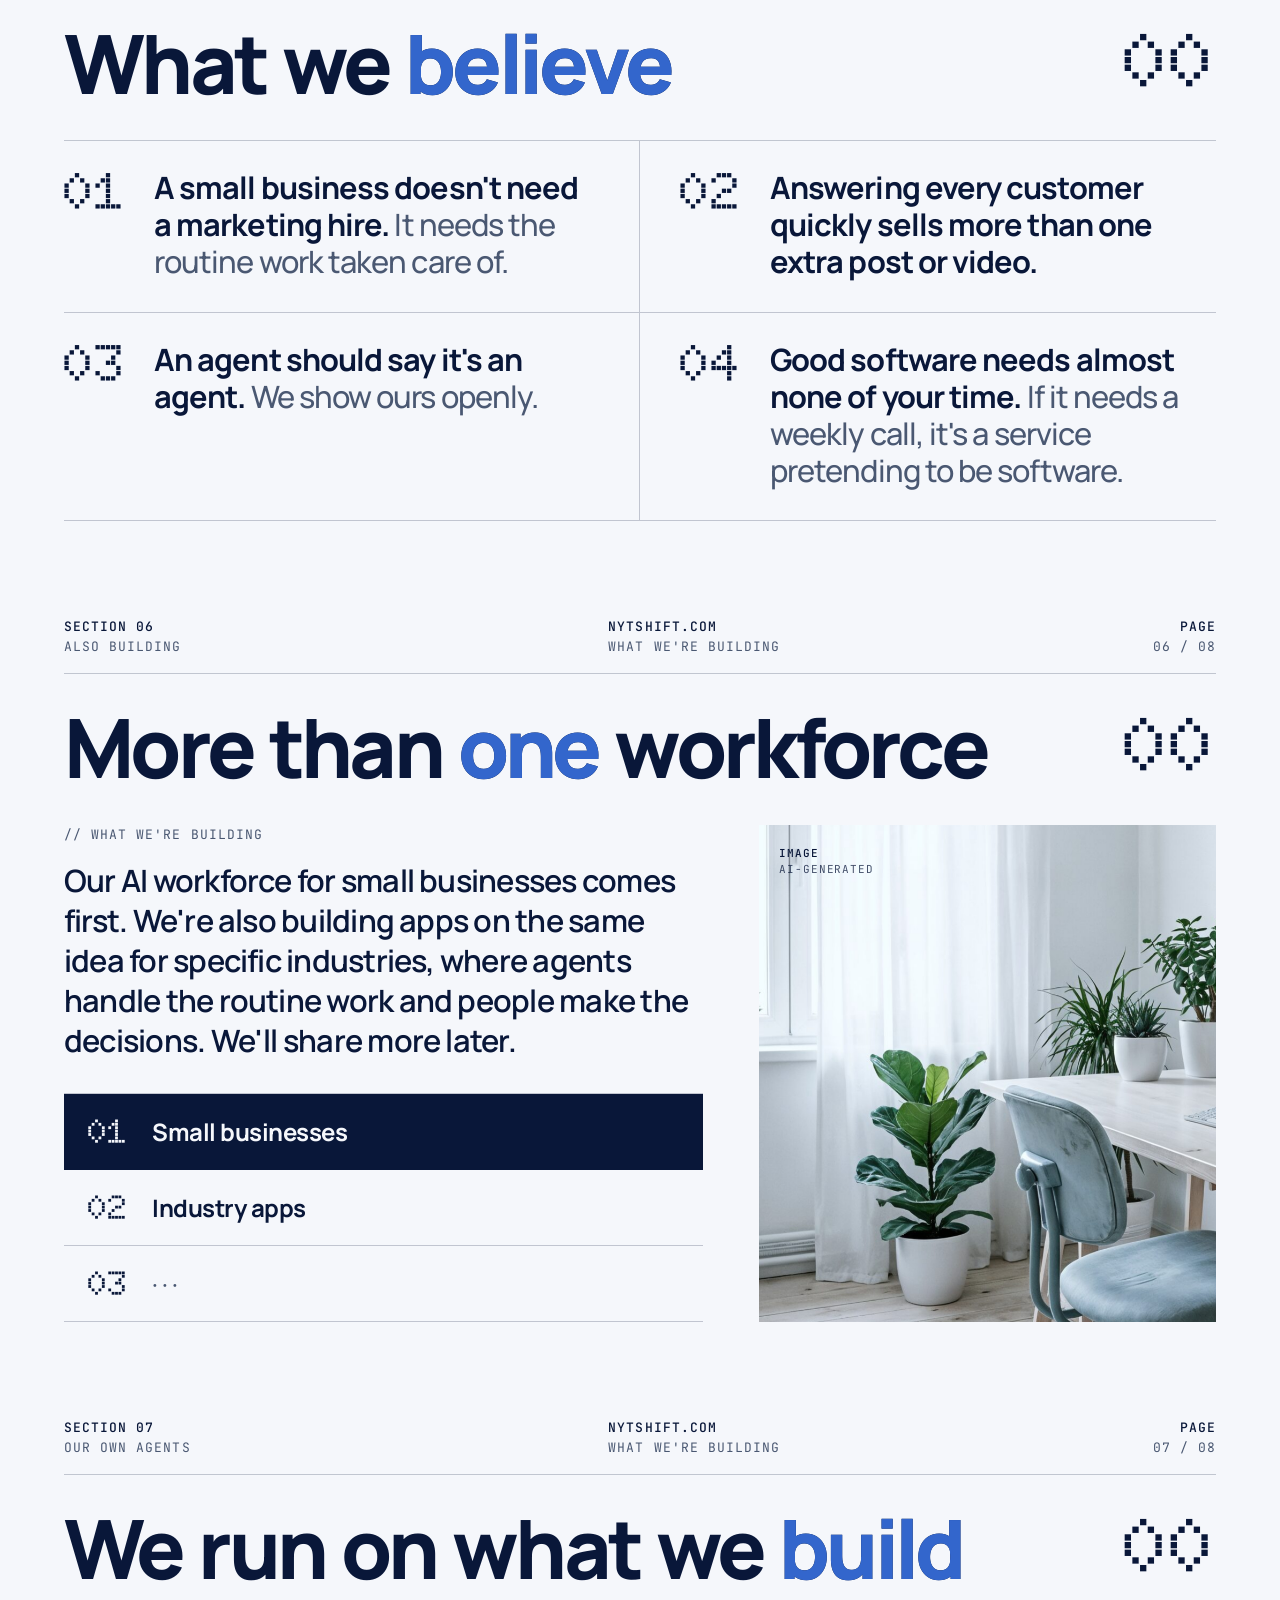
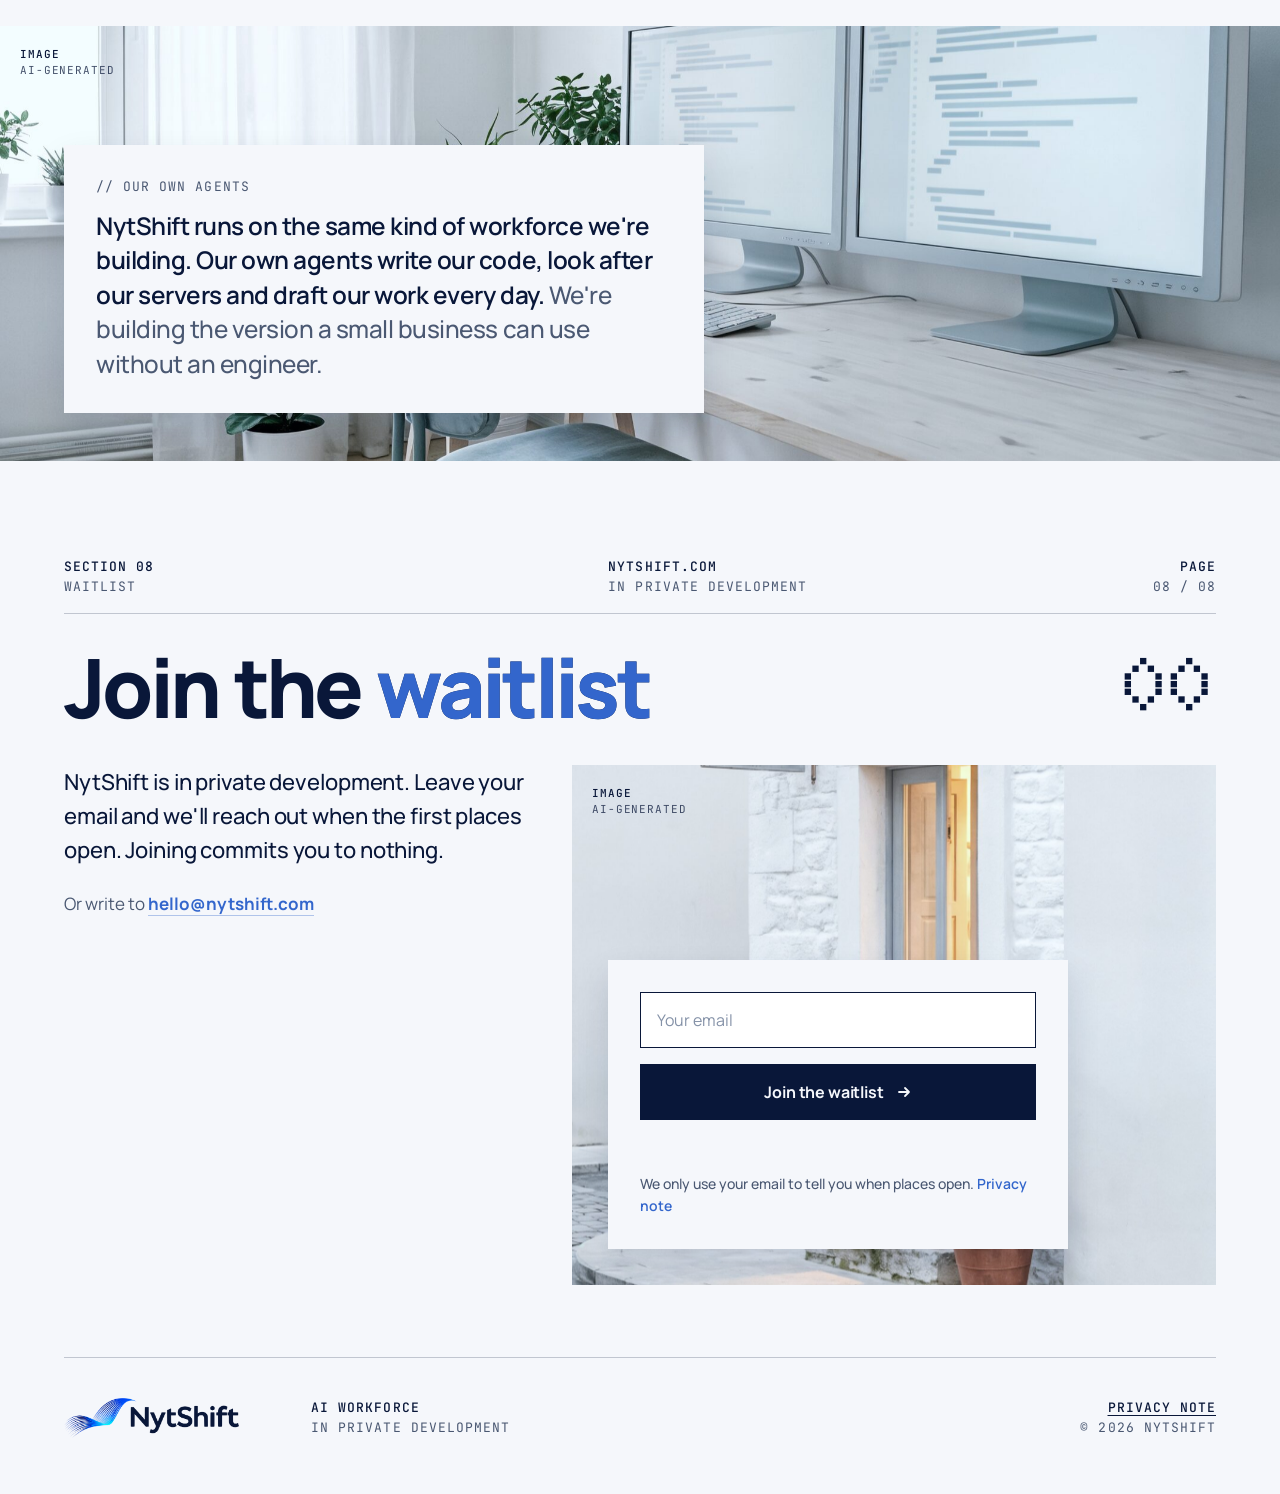
==== commit de33ab98: "v4 design: Editorial look (matches social template), Apple-style scroll, Cue's light photos, getting" ====
--- a/index.html
+++ b/index.html
@@ -5,10 +5,10 @@
 <meta name="viewport" content="width=device-width,initial-scale=1,viewport-fit=cover">
 <title>NytShift: the shift before the shift</title>
 <meta name="description" content="NytShift is building an AI workforce for small businesses: agents that plan your posts, make them and draft replies for you to approve. In private development.">
+<meta name="theme-color" content="#F5F7FB">
 <link rel="icon" type="image/png" sizes="32x32" href="/assets/favicon-32.png">
 <link rel="icon" href="/assets/favicon.ico" sizes="any">
 <link rel="apple-touch-icon" href="/assets/apple-touch-icon.png">
-<meta name="theme-color" content="#F5F7FB">
 <meta property="og:title" content="NytShift: the shift before the shift">
 <meta property="og:description" content="An AI workforce for small businesses. Agentic as a Service. In private development.">
 <meta property="og:url" content="https://nytshift.com/">
@@ -16,512 +16,424 @@
 <meta property="og:image" content="https://nytshift.com/assets/v2/og.png">
 <meta name="twitter:card" content="summary_large_image">
 <link rel="canonical" href="https://nytshift.com/">
-<link rel="stylesheet" href="/assets/v3/fonts.css">
+<link rel="preload" href="/assets/v4/fonts/Manrope-400-800-latin.woff2" as="font" type="font/woff2" crossorigin>
 <style>
-@font-face{font-family:'Doto';font-style:normal;font-weight:100 900;font-display:swap;src:url(/assets/v3/fonts/Doto-latin.woff2) format('woff2')}
+@font-face{font-family:Manrope;src:url(/assets/v4/fonts/Manrope-400-800-latin.woff2) format("woff2");font-weight:400 800;font-display:swap}
+@font-face{font-family:"JetBrains Mono";src:url(/assets/v4/fonts/JetBrainsMono-400-latin.woff2) format("woff2");font-weight:400;font-display:swap}
+@font-face{font-family:"JetBrains Mono";src:url(/assets/v4/fonts/JetBrainsMono-500-latin.woff2) format("woff2");font-weight:500;font-display:swap}
+@font-face{font-family:Doto;src:url(/assets/v4/fonts/Doto-latin.woff2) format("woff2");font-weight:100 900;font-display:swap}
+@font-face{font-family:PlexAR;src:url(/assets/v4/fonts/IBMPlexSansArabic-400-arabic.woff2) format("woff2");font-weight:400;font-display:swap;unicode-range:U+0600-06FF,U+0750-077F,U+08A0-08FF,U+FB50-FDFF,U+FE70-FEFF,U+200C-200F}
+@font-face{font-family:PlexAR;src:url(/assets/v4/fonts/IBMPlexSansArabic-500-arabic.woff2) format("woff2");font-weight:500;font-display:swap;unicode-range:U+0600-06FF,U+0750-077F,U+08A0-08FF,U+FB50-FDFF,U+FE70-FEFF,U+200C-200F}
+@font-face{font-family:PlexAR;src:url(/assets/v4/fonts/IBMPlexSansArabic-600-arabic.woff2) format("woff2");font-weight:600;font-display:swap;unicode-range:U+0600-06FF,U+0750-077F,U+08A0-08FF,U+FB50-FDFF,U+FE70-FEFF,U+200C-200F}
+@font-face{font-family:PlexAR;src:url(/assets/v4/fonts/IBMPlexSansArabic-700-arabic.woff2) format("woff2");font-weight:700;font-display:swap;unicode-range:U+0600-06FF,U+0750-077F,U+08A0-08FF,U+FB50-FDFF,U+FE70-FEFF,U+200C-200F}
+/* ---------- fixed tokens (from template-editorial/template.css) ---------- */
 :root{
-  --navy:#091739;--royal:#3366CC;--horizon:#6097F2;--cyan:#00D4F5;--ice:#F5F7FB;
-  --base:#060d22;
-  --muted:#4A5872;--dim:#8592A8;--line:#DFE5F0;
-  /* semantic tokens: light by default, flipped inside .dk (the device screen) */
-  --ink:#091739;--ink2:#4A5872;--ink3:#7d8aa2;
-  --hair:rgba(9,23,57,.08);--hair2:rgba(9,23,57,.15);--fill:rgba(9,23,57,.035);--fill2:rgba(9,23,57,.065);
-  --bar:rgba(9,23,57,.12);--tick:rgba(9,23,57,.38);--dash:rgba(9,23,57,.22);
-  --on-bg:#091739;--on-ink:#fff;
-  --gc-bg:linear-gradient(180deg,rgba(255,255,255,.92) 0%,rgba(255,255,255,.70) 100%);
-  --gc-edge:rgba(255,255,255,.95);
-  --gc-sh:inset 0 1px 0 #fff,0 0 0 1px rgba(9,23,57,.055),0 34px 64px -36px rgba(35,80,170,.34),0 2px 8px -3px rgba(9,23,57,.07);
-  --glow-bg:radial-gradient(150% 105% at 50% 128%,#22dcf8 0%,rgba(0,212,245,.9) 20%,rgba(76,140,240,.6) 42%,rgba(170,200,250,.32) 64%,rgba(255,255,255,0) 84%),linear-gradient(180deg,#fff 0%,#f2f7ff 100%);
-  --glow-edge:rgba(170,215,255,.85);
-  --glow-sh:inset 0 1px 0 #fff,inset 0 -1px 0 rgba(0,212,245,.55),0 0 0 1px rgba(51,102,204,.10),0 44px 80px -36px rgba(0,150,230,.5);
-  --glow-ink:#08214f;
-  --ease-out:cubic-bezier(0.23,1,0.32,1);--ease-io:cubic-bezier(0.77,0,0.175,1);--ease-drawer:cubic-bezier(0.32,0.72,0,1);
+  --ice:#F5F7FB;--navy:#091739;--muted:#4A5872;--royal:#3366CC;--horizon:#6097F2;
+  --rule:rgba(9,23,57,.22);
+  --shadow:0 16px 32px rgba(9,23,57,.12);
+  --ease-out:cubic-bezier(0.23,1,0.32,1);
+  --font:Manrope,PlexAR,system-ui,sans-serif;
+  --mono:"JetBrains Mono",PlexAR,ui-monospace,monospace;
+  --dot:Doto,"JetBrains Mono",monospace;
+  --m:clamp(20px,5vw,72px);
+  --wrap:1440px;
+  --bar:72px;
   --dirx:1;
-  --font:Manrope,system-ui,sans-serif;
-  --mono:"JetBrains Mono",ui-monospace,monospace;
-  --dot:Doto,"JetBrains Mono",monospace;
-  --wrap:1280px;--gutter:clamp(20px,4vw,56px);
 }
-.dk{--ink:#fff;--ink2:rgba(220,230,250,.68);--ink3:rgba(200,214,240,.42);
-  --hair:rgba(255,255,255,.10);--hair2:rgba(255,255,255,.16);--fill:rgba(255,255,255,.04);--fill2:rgba(255,255,255,.08);
-  --bar:rgba(255,255,255,.16);--tick:rgba(255,255,255,.55);--dash:rgba(200,214,240,.3);
-  --on-bg:#fff;--on-ink:#060d22;
-  --gc-bg:linear-gradient(180deg,rgba(255,255,255,.075) 0%,rgba(255,255,255,.028) 100%),rgba(11,21,48,.55);
-  --gc-edge:rgba(255,255,255,.10);
-  --gc-sh:inset 0 1px 0 rgba(255,255,255,.14),inset 0 0 40px rgba(96,151,242,.05),0 30px 60px -30px rgba(0,0,0,.7);
-  --glow-bg:radial-gradient(170% 125% at 50% 132%,#5ff0ff 0%,#12d6f7 22%,rgba(0,170,240,.85) 38%,rgba(40,110,220,.55) 60%,rgba(11,21,48,0) 88%),linear-gradient(180deg,rgba(255,255,255,.08),rgba(255,255,255,.02)),#0d1938;
-  --glow-edge:rgba(160,220,255,.22);
-  --glow-sh:inset 0 1px 0 rgba(255,255,255,.22),inset 0 -1px 0 rgba(140,240,255,.35),0 40px 70px -30px rgba(0,120,220,.45);
-  --glow-ink:#fff;
-  color:var(--ink)}
-html[dir=rtl]{--dirx:-1;--font:Manrope,"IBM Plex Sans Arabic",system-ui,sans-serif;--mono:"JetBrains Mono","IBM Plex Sans Arabic",ui-monospace,monospace}
-*{box-sizing:border-box;margin:0;padding:0}
-html{-webkit-text-size-adjust:100%;scroll-behavior:smooth;background:var(--ice);overflow-x:clip}
-body{font-family:var(--font);color:var(--ink);line-height:1.6;overflow-x:hidden;background:var(--ice);-webkit-font-smoothing:antialiased}
+html[dir=rtl]{--dirx:-1}
+/* scroll progress: one registered number per scene. Settled value is the default, so the page reads complete with no JS */
+@property --p{syntax:'<number>';inherits:true;initial-value:1}
+@property --v{syntax:'<number>';inherits:true;initial-value:.5}
+@keyframes scp{from{--p:0}to{--p:1}}
+@keyframes scv{from{--v:0}to{--v:1}}
+
+*{margin:0;padding:0;box-sizing:border-box}
+html{-webkit-text-size-adjust:100%;background:var(--ice);overflow-x:clip}
+body{font-family:var(--font);color:var(--navy);background:var(--ice);line-height:1.5;-webkit-font-smoothing:antialiased}
+/* paper grain: one fixed layer, never on a scrolling element */
+body::after{content:"";position:fixed;inset:0;pointer-events:none;z-index:100;opacity:.05;mix-blend-mode:multiply;
+  background-image:url("data:image/svg+xml;utf8,<svg xmlns='http://www.w3.org/2000/svg' width='300' height='300'><filter id='n'><feTurbulence type='fractalNoise' baseFrequency='.9' numOctaves='2' stitchTiles='stitch'/><feColorMatrix values='0 0 0 0 .04  0 0 0 0 .09  0 0 0 0 .22  0 0 0 1.2 -.1'/></filter><rect width='300' height='300' filter='url(%23n)'/></svg>")}
 a{color:inherit;text-decoration:none}
 img{display:block;max-width:100%}
 button,input{font:inherit;color:inherit}
-.wrap{max-width:var(--wrap);margin-inline:auto;padding-inline:var(--gutter)}
+.wrap{max-width:var(--wrap);margin-inline:auto;padding-inline:var(--m)}
 .sr{position:absolute;width:1px;height:1px;overflow:hidden;clip:rect(0 0 0 0);white-space:nowrap}
 .dir{transform:scaleX(var(--dirx))}
-:focus-visible{outline:2px solid var(--royal);outline-offset:3px;border-radius:8px}
-.dot{font-family:var(--dot);font-weight:700;letter-spacing:.02em;line-height:.85;direction:ltr;unicode-bidi:isolate;font-variant-numeric:tabular-nums}
-
-/* ---------- labels ---------- */
-.mono{font-family:var(--mono);font-size:12.5px;letter-spacing:.12em;font-weight:500;color:var(--muted)}
-html[dir=rtl] .mono{letter-spacing:0;font-size:14px}
-.mono b{color:var(--royal);font-weight:500}
-.lbl{display:inline-flex;align-items:center;gap:7px;font-size:11.5px;color:var(--ink2);font-weight:500;letter-spacing:.01em;white-space:nowrap}
-.lbl::before{content:"";width:2px;height:11px;border-radius:2px;background:var(--cyan);box-shadow:0 0 6px rgba(0,212,245,.8)}
-html[dir=rtl] .lbl{font-size:12.5px;letter-spacing:0}
+:focus-visible{outline:2px solid var(--royal);outline-offset:3px}
+.ltr{direction:ltr;unicode-bidi:isolate}
+
+/* ---------- mono labels ---------- */
+.mono{font-family:var(--mono);font-size:13px;line-height:20px;letter-spacing:.08em;text-transform:uppercase;font-weight:500;color:var(--navy)}
+.mono .dim,.dim{color:var(--muted);font-weight:400}
+html[dir=rtl] .mono,html[dir=rtl] .cap,html[dir=rtl] .lb,html[dir=rtl] .chip,html[dir=rtl] .wrow span{font-family:PlexAR,"JetBrains Mono",sans-serif;font-size:15px;line-height:22px;letter-spacing:0;text-transform:none}
+.cap{font-family:var(--mono);font-size:13px;line-height:20px;letter-spacing:.08em;text-transform:uppercase;font-weight:400;color:var(--muted)}
+.num,.pm{font-family:var(--dot);font-weight:800;line-height:1;letter-spacing:0;color:var(--navy);direction:ltr;unicode-bidi:isolate;font-variant-numeric:tabular-nums}
 
 /* ---------- top bar ---------- */
-.bar{position:sticky;top:0;z-index:40;background:rgba(245,247,251,.78);backdrop-filter:blur(22px) saturate(170%);-webkit-backdrop-filter:blur(22px) saturate(170%);border-block-end:1px solid rgba(9,23,57,.07);color:var(--navy)}
-.bar .wrap{display:flex;align-items:center;gap:28px;height:72px}
-.bar .logo img{height:28px;width:auto}
-.bar nav{display:flex;gap:30px;margin-inline-start:auto;font-size:14.5px;font-weight:600;color:var(--muted)}
-.bar nav a{transition:color 300ms ease}
+.bar{position:sticky;top:0;z-index:50;background:var(--ice);border-block-end:1px solid var(--rule)}
+.bar .wrap{display:flex;align-items:center;gap:40px;height:var(--bar)}
+.bar .logo img{height:36px;width:auto}
+.bar nav{display:flex;gap:32px;margin-inline-start:auto}
+.bar nav a{transition:color 200ms ease;color:var(--muted)}
 @media (hover:hover) and (pointer:fine){.bar nav a:hover{color:var(--navy)}}
-.lang{position:relative;display:inline-grid;grid-template-columns:1fr 1fr;padding:3px;border-radius:999px;background:#E8EDF6;border:1px solid var(--line);isolation:isolate}
-.lang button{position:relative;z-index:1;border:0;background:none;cursor:pointer;width:44px;height:32px;border-radius:999px;font-size:13px;font-weight:700;color:var(--dim);transition:color 400ms ease;touch-action:manipulation}
-.lang button[data-lang=ar]{font-family:"IBM Plex Sans Arabic",sans-serif;font-size:16px;line-height:1}
-.lang button[aria-pressed=true]{color:var(--navy)}
-.lang .thumb{position:absolute;z-index:0;inset-block:3px;inset-inline-start:3px;width:44px;border-radius:999px;background:#fff;box-shadow:0 1px 2px rgba(9,23,57,.12),0 4px 12px -4px rgba(9,23,57,.18);transition:transform 520ms var(--ease-drawer)}
+.lang{position:relative;display:inline-grid;grid-template-columns:1fr 1fr;border:1px solid var(--navy);isolation:isolate;height:40px}
+.lang button{position:relative;z-index:1;border:0;background:none;cursor:pointer;width:44px;height:38px;font-family:var(--mono);font-size:13px;font-weight:500;letter-spacing:.06em;color:var(--navy);transition:color 300ms ease;touch-action:manipulation}
+.lang button[data-lang=ar]{font-family:PlexAR,sans-serif;font-size:17px;line-height:1;letter-spacing:0}
+.lang button[aria-pressed=true]{color:var(--ice)}
+.lang .thumb{position:absolute;z-index:0;inset-block:0;inset-inline-start:0;width:44px;background:var(--navy);transition:transform 420ms var(--ease-out)}
 html[lang=ar] .lang .thumb{transform:translateX(calc(44px * var(--dirx)))}
-.bar .btn{height:40px;padding-inline:18px;font-size:14px}
 
 /* ---------- buttons ---------- */
-.btn{display:inline-flex;align-items:center;gap:10px;height:54px;padding-inline:26px;border-radius:999px;background:var(--navy);color:#fff;font-weight:700;font-size:15.5px;border:0;cursor:pointer;white-space:nowrap;transition:transform 200ms var(--ease-out),background-color 400ms ease;touch-action:manipulation}
+.btn{display:inline-flex;align-items:center;justify-content:center;gap:12px;height:56px;padding-inline:28px;background:var(--navy);color:var(--ice);font-weight:700;font-size:16px;letter-spacing:-.01em;border:0;cursor:pointer;white-space:nowrap;transition:transform 160ms var(--ease-out),background-color 300ms ease;touch-action:manipulation}
 .btn:active{transform:scale(.97)}
 .btn svg{width:16px;height:16px;flex:none}
-.btn.ghost{background:rgba(255,255,255,.55);color:var(--navy);box-shadow:inset 0 0 0 1px rgba(9,23,57,.16),inset 0 1px 0 #fff,0 10px 24px -14px rgba(9,23,57,.3);backdrop-filter:blur(10px);-webkit-backdrop-filter:blur(10px)}
-.btn .arr{display:inline-flex;transition:transform 400ms var(--ease-out)}
+.btn.ghost{background:transparent;color:var(--navy);box-shadow:inset 0 0 0 1px var(--navy)}
+.btn .arr{display:inline-flex;transition:transform 300ms var(--ease-out)}
+.bar .btn{height:40px;padding-inline:18px;font-size:14px}
 @media (hover:hover) and (pointer:fine){
   .btn:hover{background:var(--royal)}
-  .btn.ghost:hover{background:rgba(255,255,255,.85)}
+  .btn.ghost:hover{background:var(--navy);color:var(--ice)}
   .btn:hover .arr{transform:translateX(calc(3px * var(--dirx)))}
 }
 
-/* ---------- glass primitives (token driven: light on the page, dark inside .dk) ---------- */
-.gc{position:relative;border-radius:30px;background:var(--gc-bg);border:1px solid var(--gc-edge);box-shadow:var(--gc-sh);backdrop-filter:blur(18px) saturate(150%);-webkit-backdrop-filter:blur(18px) saturate(150%);overflow:hidden}
-.gc.glow{background:var(--glow-bg);border-color:var(--glow-edge);box-shadow:var(--glow-sh)}
-.gc.dash{background:rgba(255,255,255,.28);border:1px dashed var(--dash);box-shadow:none;backdrop-filter:none;-webkit-backdrop-filter:none}
-.dk .gc.dash,.dk.gc.dash{background:rgba(255,255,255,.015)}
-.ib{width:42px;height:42px;border-radius:50%;display:grid;place-items:center;border:1px solid var(--hair2);background:var(--fill);color:var(--ink);flex:none}
-.ib svg{width:18px;height:18px}
-.glow .ib{background:rgba(255,255,255,.55);border-color:rgba(255,255,255,.9)}
-.dk .glow .ib,.dk.glow .ib{background:rgba(255,255,255,.06);border-color:rgba(255,255,255,.2)}
-.seg{display:grid;grid-template-columns:repeat(3,1fr);gap:8px}
-.seg span{height:40px;border-radius:999px;display:grid;place-items:center;font-size:13.5px;font-weight:600;color:var(--ink2);background:var(--fill2);border:1px solid var(--hair);box-shadow:inset 0 1px 0 rgba(255,255,255,.5)}
-.glow .seg span{background:rgba(255,255,255,.45);border-color:rgba(255,255,255,.75);color:var(--glow-ink)}
-.dk .seg span{color:rgba(235,245,255,.85);background:rgba(255,255,255,.08);border-color:rgba(255,255,255,.14);box-shadow:inset 0 1px 0 rgba(255,255,255,.12);font-weight:500}
-.seg span.on,.glow .seg span.on{background:var(--on-bg);color:var(--on-ink);font-weight:700;border-color:var(--on-bg);box-shadow:0 8px 20px -6px rgba(9,23,57,.45)}
-.ticks{height:22px;background:repeating-linear-gradient(90deg,var(--tick) 0 1px,transparent 1px 9px);-webkit-mask:linear-gradient(90deg,transparent,#000 12%,#000 88%,transparent);mask:linear-gradient(90deg,transparent,#000 12%,#000 88%,transparent);opacity:.6}
-.okb{width:46px;height:46px;border-radius:50%;background:#fff;color:var(--navy);display:grid;place-items:center;box-shadow:0 10px 24px -8px rgba(9,23,57,.4),0 0 0 1px rgba(9,23,57,.06)}
-.okb svg{width:20px;height:20px}
-.apill{display:inline-flex;align-items:center;gap:8px;height:40px;padding-inline:14px 18px;border-radius:999px;background:var(--on-bg);color:var(--on-ink);font-size:14px;font-weight:700;box-shadow:0 12px 26px -10px rgba(9,23,57,.5);white-space:nowrap}
-.apill svg{width:16px;height:16px}
-.tag{display:inline-flex;align-items:center;gap:8px;height:30px;padding-inline:12px;border-radius:999px;border:1px dashed var(--dash);font-family:var(--mono);font-size:12px;letter-spacing:.08em;color:var(--ink2);font-weight:500;white-space:nowrap}
-html[dir=rtl] .tag{letter-spacing:0;font-size:13.5px}
-.tag i{width:7px;height:7px;border-radius:50%;border:1.5px solid var(--ink3)}
-.ghostlines{display:flex;flex-direction:column;gap:7px;margin-block-start:auto}
-.ghostlines i{height:6px;border-radius:3px;background:var(--fill2)}
-.rbars{display:flex;gap:4px;align-items:flex-end;height:44px;justify-content:flex-end}
-.rbars i{width:12px;border-radius:3px;background:var(--bar)}
-.rbars i.on{background:linear-gradient(180deg,#8ff3ff,#00D4F5 50%,#3366CC);box-shadow:0 0 8px rgba(0,212,245,.55)}
-
-/* ---------- HERO: pale studio ---------- */
-.hero{position:relative;overflow:hidden;color:var(--navy);isolation:isolate;
-  background:radial-gradient(55% 48% at 70% 44%,rgba(255,255,255,.85),transparent 72%),radial-gradient(45% 40% at 12% 92%,rgba(0,212,245,.10),transparent 70%),linear-gradient(180deg,#e8edf4 0%,#dde4ee 52%,#d3dbe7 100%)}
-.hero::after{content:"";position:absolute;inset-inline:0;inset-block-end:0;height:110px;background:linear-gradient(180deg,rgba(245,247,251,0),rgba(245,247,251,.7) 55%,var(--ice) 100%);pointer-events:none;z-index:3}
-.giant{position:absolute;inset-inline:0;top:6px;text-align:center;font-family:Manrope,sans-serif;font-weight:800;font-size:min(25.5vw,400px);line-height:1;letter-spacing:-.055em;color:rgba(255,255,255,.66);white-space:nowrap;pointer-events:none;user-select:none;z-index:1;direction:ltr;
-  -webkit-mask:linear-gradient(180deg,#000 30%,rgba(0,0,0,.3) 85%);mask:linear-gradient(180deg,#000 30%,rgba(0,0,0,.3) 85%)}
-/* the wave: one element, transform + opacity only */
-.hwave{position:absolute;z-index:0;top:120px;left:calc(50% - 160px);width:min(1180px,78vw);pointer-events:none;opacity:1;
-  -webkit-mask:linear-gradient(90deg,transparent 0%,#000 22%);mask:linear-gradient(90deg,transparent 0%,#000 22%);
-  animation:waveIn 3s var(--ease-out) .15s both}
-html[dir=rtl] .hwave{left:auto;right:calc(50% - 160px);-webkit-mask:linear-gradient(270deg,transparent 0%,#000 22%);mask:linear-gradient(270deg,transparent 0%,#000 22%)}
-.hwave img{width:100%;height:auto;will-change:transform;animation:waveDrift 24s ease-in-out 3.2s infinite alternate}
-@keyframes waveIn{from{opacity:0;transform:translate3d(0,36px,0) scale(.985)}to{opacity:1;transform:none}}
-@keyframes waveDrift{from{transform:translate3d(0,0,0) rotate(0)}to{transform:translate3d(-22px,-14px,0) rotate(-.9deg)}}
-.hero .wrap{position:relative;z-index:2;min-height:860px;padding-block:190px 150px}
-.hero-copy{position:relative;z-index:4;max-width:520px}
-.hero .mono{color:#22304d}
-html[dir=rtl] .hero .mono span{font-family:"IBM Plex Sans Arabic",sans-serif;font-size:15px;font-weight:500}
-.hero h1{font-size:clamp(52px,6.4vw,96px);line-height:.98;letter-spacing:-.05em;font-weight:700;margin-block:22px 26px;color:var(--navy)}
-html[dir=rtl] .hero h1{font-size:clamp(42px,5vw,76px);line-height:1.25;letter-spacing:0;font-weight:700}
-.hero .lede{font-size:clamp(17px,1.35vw,19px);color:#2a3756;line-height:1.65;max-width:28em}
-html[dir=rtl] .hero .lede{line-height:1.9}
-.actions{display:flex;flex-wrap:wrap;gap:12px;margin-block-start:34px}
-
-.stage{position:absolute;z-index:2;inset-block-start:150px;inset-inline-end:calc(50% - 790px);width:960px;height:820px;pointer-events:none;zoom:.88}
-.plx{position:absolute;inset:0;will-change:transform}
-.device-wrap{position:absolute;inset-block-start:70px;inset-inline-start:40px;width:940px;height:620px;transform-style:preserve-3d;
-  transform:perspective(2600px) rotateX(10deg) rotateY(calc(17deg * var(--dirx))) rotateZ(calc(4.5deg * var(--dirx)))}
-.device{position:relative;width:100%;height:100%;border-radius:58px;padding:13px;
-  background:linear-gradient(135deg,#f7f9fc 0%,#b3bbc8 18%,#eef1f6 34%,#8a94a3 62%,#e1e5ec 82%,#9ba4b2 100%);
-  box-shadow:0 2px 0 rgba(255,255,255,.8) inset,0 -2px 3px rgba(0,0,0,.2) inset,0 60px 90px -30px rgba(9,23,57,.42),0 120px 160px -60px rgba(30,60,130,.38)}
-.device::before{content:"";position:absolute;inset:4px;border-radius:54px;box-shadow:inset 0 0 0 1.5px rgba(30,36,48,.5)}
-.screen{position:relative;height:100%;border-radius:46px;overflow:hidden;display:grid;grid-template-columns:1fr 1fr 58px;gap:16px;padding:22px 20px 22px 24px;
-  background:radial-gradient(70% 55% at 18% 8%,rgba(96,151,242,.16),transparent 70%),radial-gradient(60% 50% at 80% 100%,rgba(0,212,245,.12),transparent 70%),linear-gradient(160deg,#ffffff 0%,#f1f5fb 50%,#e6edf7 100%);color:var(--ink)}
-.screen.dk{background:radial-gradient(70% 55% at 18% 8%,rgba(60,100,190,.28),transparent 70%),radial-gradient(60% 50% at 80% 100%,rgba(0,170,230,.10),transparent 70%),linear-gradient(160deg,#0f1833 0%,#080f26 45%,#040917 100%)}
-html[dir=rtl] .screen{padding:22px 24px 22px 20px}
-.screen::before{content:"";position:absolute;inset-block:0;inset-inline-start:calc(50% - 30px);width:1px;background:linear-gradient(180deg,transparent,var(--hair2) 20%,var(--hair) 80%,transparent)}
-.screen.dk::before{box-shadow:0 0 18px rgba(0,0,0,.6)}
-.screen::after{content:"";position:absolute;inset:0;border-radius:46px;background:linear-gradient(115deg,rgba(255,255,255,.10) 0%,rgba(255,255,255,0) 28%);pointer-events:none}
-.pA,.pB{display:flex;flex-direction:column;gap:14px;min-width:0;position:relative;z-index:1}
-.hello{display:flex;align-items:center;gap:12px}
-.chip{width:44px;height:44px;border-radius:50%;background:var(--ice);display:grid;place-items:center;box-shadow:0 0 0 3px rgba(0,212,245,.25),0 0 18px rgba(0,212,245,.35);flex:none}
-.chip img{width:30px;height:auto}
-.hello b{display:block;font-size:16px;font-weight:600;line-height:1.2}
-.dk .hello b{font-weight:500}
-.hello small{display:block;font-size:12px;color:var(--ink2)}
-.big{display:flex;align-items:flex-end;gap:10px;margin-block-start:6px}
-.big .dot{font-size:176px;color:var(--ink)}
-.dk .big .dot{text-shadow:0 0 22px rgba(160,220,255,.25)}
-.big .u{font-size:22px;font-weight:500;padding-block-end:10px;color:var(--ink);white-space:nowrap}
-.route{height:34px;width:100%}
-.route .a{stroke:#00D4F5;filter:drop-shadow(0 0 4px rgba(0,212,245,.8))}
-.route .b{stroke:var(--hair2)}
-.route .c{stroke:var(--tick)}
-.route .m{stroke:var(--ink)}
-.route .mf{fill:var(--ink)}
-.row2{display:grid;grid-template-columns:1fr 148px;gap:12px;align-items:center}
-.power{position:relative;height:64px;border-radius:999px;background:linear-gradient(180deg,var(--fill2),var(--fill));border:1px solid var(--hair2);box-shadow:inset 0 1px 0 rgba(255,255,255,.5),0 12px 24px -14px rgba(9,23,57,.35);display:flex;align-items:center;justify-content:space-between;padding:6px}
-.dk .power{background:linear-gradient(180deg,rgba(255,255,255,.10),rgba(255,255,255,.03));box-shadow:inset 0 1px 0 rgba(255,255,255,.16),0 12px 24px -12px rgba(0,0,0,.6)}
-.knob{width:52px;height:52px;border-radius:50%;display:grid;place-items:center;flex:none}
-.knob svg{width:20px;height:20px}
-.knob.on{background:radial-gradient(circle at 50% 35%,#7cf0ff,#00D4F5 55%,#1a8fe0);color:#04203a;box-shadow:0 0 0 4px rgba(0,212,245,.18),0 0 28px rgba(0,212,245,.65)}
-.knob.off{background:linear-gradient(180deg,#e6ebf3,#cbd3e0);color:#6a7690;box-shadow:inset 0 1px 0 #fff}
-.dk .knob.off{background:linear-gradient(180deg,#4a5368,#2c3346);color:rgba(255,255,255,.6);box-shadow:inset 0 1px 0 rgba(255,255,255,.2)}
-.chev{display:flex;gap:2px;color:var(--ink3)}
-.chev svg{width:14px;height:14px}
-.chev svg:nth-child(2){opacity:.6}.chev svg:nth-child(3){opacity:.3}
-.minibars{height:64px;border-radius:18px;padding:8px 10px 8px;background:var(--fill);border:1px solid var(--hair);display:grid;grid-template-columns:repeat(7,1fr);gap:4px;align-items:end}
-.dk .minibars{background:rgba(0,0,0,.25)}
-.minibars i{display:flex;flex-direction:column;align-items:center;gap:5px;font-style:normal;font-size:9px;color:var(--ink3);font-weight:600;height:100%;justify-content:flex-end}
-.minibars i::after{content:"";width:100%;height:var(--h,10px);border-radius:3px;background:var(--bar)}
-.dk .minibars i::after{background:rgba(255,255,255,.75)}
-.minibars i.hi{color:var(--ink)}
-.minibars i.hi::after{background:linear-gradient(180deg,#8ff3ff,#00D4F5);box-shadow:0 0 10px rgba(0,212,245,.8)}
-.minibars i.lo::after,.dk .minibars i.lo::after{background:rgba(96,151,242,.8)}
-.cards2{display:grid;grid-template-columns:1fr 1fr;gap:12px;flex:1}
-.mc{border-radius:24px;padding:14px;display:flex;flex-direction:column;gap:8px}
-.mc .t,.rcard .t{display:flex;align-items:center;gap:10px}
-.mc .t .ib,.rcard .t .ib{width:36px;height:36px}
-.mc .t .ib svg,.rcard .t .ib svg{width:16px;height:16px}
-.mc .t b,.rcard .t b{display:block;font-size:15px;font-weight:600;line-height:1.15}
-.dk .mc .t b,.dk .rcard .t b{font-weight:500}
-.mc .t small,.rcard .t small{display:block;font-size:11px;color:var(--ink2)}
-.glow.mc .t small{color:var(--glow-ink);opacity:.75}
-.mc .val{display:flex;align-items:flex-end;gap:6px;margin-block-start:auto}
-.mc .val .dot{font-size:46px;color:var(--glow-ink)}
-.glow .lbl{color:var(--glow-ink)}
-.mc.dash .t b,.mc.dash .t small{color:var(--ink3)}
-.mc.dash .ib{opacity:.55}
-.bubble{position:relative;margin-block-start:auto;height:46px;border-radius:16px 16px 16px 5px;border:1.5px dashed var(--dash);display:flex;flex-direction:column;justify-content:center;gap:6px;padding-inline:12px}
-html[dir=rtl] .bubble{border-radius:16px 16px 5px 16px}
-.bubble i{display:block;height:5px;border-radius:3px;background:var(--fill2)}
-.pill-tag{display:inline-flex;align-items:center;gap:6px;height:24px;padding-inline:10px;border-radius:999px;border:1px dashed var(--dash);font-family:var(--mono);font-size:10.5px;color:var(--ink2);letter-spacing:.06em;white-space:nowrap;align-self:flex-start}
-html[dir=rtl] .pill-tag{letter-spacing:0;font-size:11.5px}
-.hcard{padding:18px 18px 16px;border-radius:30px;display:flex;flex-direction:column;gap:6px;height:330px;color:var(--glow-ink)}
-.hcard .top{display:flex;align-items:flex-start;justify-content:space-between;gap:8px}
-.hcard .top b{display:block;font-size:19px;font-weight:600;line-height:1.2}
-.dk .hcard .top b{font-weight:500}
-.hcard .top small{display:block;font-size:12.5px;opacity:.72}
-.wchart{position:relative;flex:1;margin-inline:-18px;overflow:hidden;min-height:0}
-.wchart img{position:absolute;left:-4%;top:-2%;width:108%;height:auto;max-width:none}
-.dk .wchart img{filter:drop-shadow(0 0 10px rgba(96,180,255,.55))}
-.hcard .ticks{margin-block:0 4px}
-.rail{display:flex;flex-direction:column;align-items:center;gap:12px;position:relative;z-index:1}
-.ptag{font-family:var(--mono);font-size:10px;letter-spacing:.08em;color:var(--ink);border:1px solid var(--hair2);border-radius:999px;padding:4px 8px;background:var(--fill)}
-html[dir=rtl] .ptag{letter-spacing:0;font-size:11px}
-.railbox{margin-block-start:auto;display:flex;flex-direction:column;gap:9px;padding:6px;border-radius:999px;background:var(--fill);border:1px solid var(--hair);box-shadow:inset 0 1px 0 rgba(255,255,255,.3)}
-.railbox .ib{width:40px;height:40px}
-.railbox .ib.act{position:relative;background:radial-gradient(circle at 50% 35%,#86f3ff,#00D4F5 55%,#1d86df);color:#04203a;border-color:transparent}
-.railbox .ib.act::after{content:"";position:absolute;inset:-8px;border-radius:50%;background:radial-gradient(circle,rgba(0,212,245,.55),rgba(0,212,245,0) 70%);z-index:-1}
-.rcard{padding:14px 16px;border-radius:26px;display:grid;grid-template-columns:1fr auto;gap:6px 16px;align-items:end;flex:1}
-.rcard .t{grid-column:1/-1;align-self:start}
-.rcard .val{display:flex;align-items:flex-end;gap:6px}
-.rcard .val .dot{font-size:46px;color:var(--ink)}
-.rcard .val em{font-style:normal;font-size:14px;padding-block-end:3px}
-.paper{position:relative;width:74px;height:92px;border-radius:9px;background:#fff;box-shadow:0 14px 26px -12px rgba(9,23,57,.45),0 0 0 1px rgba(9,23,57,.06);padding:11px 10px;display:flex;flex-direction:column;gap:6px;transform:rotate(calc(-4deg * var(--dirx)))}
-.paper i{display:block;height:4px;border-radius:2px;background:rgba(9,23,57,.16)}
-.paper i.h{height:7px;width:62%;background:var(--navy)}
-.paper .pb{display:flex;align-items:flex-end;gap:3px;height:22px;margin-block-start:auto}
-.paper .pb b{flex:1;border-radius:2px;background:rgba(96,151,242,.55)}
-.paper .pb b.on{background:#00D4F5}
-.paper .ck{position:absolute;inset-block-start:-9px;inset-inline-end:-9px;width:26px;height:26px;border-radius:50%;background:radial-gradient(circle at 50% 35%,#86f3ff,#00D4F5 60%,#1d86df);color:#04203a;display:grid;place-items:center;box-shadow:0 0 14px rgba(0,212,245,.6)}
-.paper .ck svg{width:13px;height:13px}
-
-@media (min-width:1101px){html[dir=rtl] .stage{inset-inline-end:calc(50% - 840px)} html[dir=rtl] .hero-copy{max-width:410px}}
-/* pulled-out cards */
-.pull{position:absolute;pointer-events:auto}
-.pull.gc{box-shadow:var(--gc-sh),0 40px 60px -24px rgba(9,23,57,.4)}
-.pull.dk.gc:not(.glow){background:linear-gradient(180deg,rgba(255,255,255,.08),rgba(255,255,255,.02)),rgba(9,17,40,.9)}
-.pull.glow{box-shadow:var(--glow-sh),0 40px 60px -24px rgba(9,23,57,.45)}
-.pull.approve{inset-block-start:650px;inset-inline-start:-20px;width:300px;padding:18px 18px 16px;border-radius:30px;display:flex;flex-direction:column;gap:14px;transform:rotate(calc(-3deg * var(--dirx)));color:var(--glow-ink)}
-.pull.approve .top{display:flex;align-items:center;gap:12px}
-.pull.approve .top b{display:block;font-size:17px;font-weight:600;line-height:1.2}
-.dk.pull.approve .top b{font-weight:500}
-.pull.approve .top small{display:block;font-size:12px;opacity:.75}
-.minid{display:grid;grid-template-columns:repeat(3,1fr);gap:8px}
-.minid i{position:relative;aspect-ratio:4/5;border-radius:12px;background:linear-gradient(160deg,rgba(255,255,255,.9),rgba(200,225,255,.7));border:1px solid rgba(255,255,255,.9);box-shadow:0 10px 20px -12px rgba(9,23,57,.5)}
-.minid i::before{content:"";position:absolute;inset:7px 7px 40%;border-radius:7px;background:linear-gradient(150deg,#6097F2,#3366CC)}
-.minid i:nth-child(2)::before{background:linear-gradient(150deg,#7cecff,#00a9e0)}
-.minid i:nth-child(3)::before{background:linear-gradient(150deg,#c6d6f5,#8fb0ea)}
-.minid i::after{content:"";position:absolute;inset:auto 7px 9px;height:5px;border-radius:3px;background:rgba(9,23,57,.25);box-shadow:0 -9px 0 rgba(9,23,57,.14)}
-.dk .minid i{background:linear-gradient(160deg,rgba(255,255,255,.22),rgba(255,255,255,.08));border-color:rgba(255,255,255,.25)}
-.dk .minid i::after{background:rgba(255,255,255,.45);box-shadow:0 -9px 0 rgba(255,255,255,.22)}
-.pull.approve .foot{display:flex;justify-content:space-between;align-items:center}
-.pull.approve .foot>span:last-child{font-size:11.5px;opacity:.85}
-.pull.week{inset-block-start:720px;inset-inline-end:60px;width:250px;height:104px;padding:12px 14px;border-radius:24px}
-.pull.week .minibars{height:100%;background:none;border:0;box-shadow:none;padding:0}
-.pull.week .minibars i{font-size:11px}
-.tags{position:absolute;z-index:3;inset-block-start:112px;inset-inline-end:max(var(--gutter),calc(50% - 650px));display:flex;flex-wrap:wrap;gap:10px;justify-content:flex-end;max-width:300px}
-.gtag{height:46px;padding-inline:20px;border-radius:999px;display:inline-flex;align-items:center;font-size:15px;font-weight:600;color:var(--navy);background:linear-gradient(180deg,rgba(255,255,255,.78),rgba(255,255,255,.42));border:1px solid rgba(255,255,255,.95);box-shadow:inset 0 1px 0 #fff,0 10px 30px -12px rgba(9,23,57,.28);backdrop-filter:blur(14px);-webkit-backdrop-filter:blur(14px);white-space:nowrap}
-
-/* ---------- entrance (CSS only; visible without JS) ---------- */
-@keyframes rise{from{opacity:0;transform:translate3d(0,26px,0)}to{opacity:1;transform:none}}
-@keyframes devIn{from{opacity:0;transform:translate3d(0,70px,0) scale(.97)}to{opacity:1;transform:none}}
-@keyframes breathe{from{opacity:.55}to{opacity:1}}
-@keyframes blink{0%,49%{opacity:1}50%,100%{opacity:0}}
-.in{animation:rise 1.5s var(--ease-out) both}
-.d1{animation-delay:.12s}.d2{animation-delay:.24s}.d3{animation-delay:.36s}.d4{animation-delay:.48s}.d5{animation-delay:.7s}.d6{animation-delay:.9s}.d7{animation-delay:1.1s}
-.dev-in{animation:devIn 1.6s var(--ease-out) .2s both}
-.breathe::after{animation:breathe 7s ease-in-out infinite alternate}
-
-/* ---------- light body ---------- */
-.body{position:relative;color:var(--ink);background:radial-gradient(55% 18% at 88% 12%,rgba(96,151,242,.13),transparent 70%),radial-gradient(45% 20% at 0% 36%,rgba(0,212,245,.08),transparent 70%),radial-gradient(50% 20% at 100% 70%,rgba(51,102,204,.07),transparent 70%),linear-gradient(180deg,var(--ice) 0%,#eef2f8 45%,#f1f4f9 80%,var(--ice) 100%)}
-.body::before{content:"";position:absolute;inset:0;background-image:radial-gradient(rgba(9,23,57,.09) 1px,transparent 1px);background-size:22px 22px;-webkit-mask:linear-gradient(180deg,transparent,#000 8%,#000 92%,transparent);mask:linear-gradient(180deg,transparent,#000 8%,#000 92%,transparent);pointer-events:none;opacity:.55}
-section.sec{position:relative;padding-block:clamp(56px,6.5vw,92px)}
-.sec-head{display:flex;align-items:flex-end;gap:18px;margin-block-end:18px}
-.sec-head .n{font-size:clamp(56px,6vw,84px);color:var(--navy);text-shadow:0 0 24px rgba(0,212,245,.28)}
-.sec-head .mono{color:var(--dim);padding-block-end:10px}
-.sec-head .rule{flex:1;height:1px;background:linear-gradient(90deg,rgba(9,23,57,.16),rgba(9,23,57,0));margin-block-end:16px}
-html[dir=rtl] .sec-head .rule{background:linear-gradient(270deg,rgba(9,23,57,.16),rgba(9,23,57,0))}
-.sec h2{font-size:clamp(34px,4.2vw,58px);line-height:1.05;letter-spacing:-.04em;font-weight:700;max-width:16em;color:var(--navy)}
-html[dir=rtl] .sec h2{letter-spacing:0;line-height:1.35}
-.body-l{font-size:clamp(16.5px,1.3vw,18.5px);color:var(--ink2);line-height:1.7}
-html[dir=rtl] .body-l{line-height:1.95}
-.grid{display:grid;grid-template-columns:repeat(12,minmax(0,1fr));gap:16px;margin-block-start:44px}
-
-/* 01: SaaS vs AaaS, two cards joined by the wave */
-.vs{grid-column:1/-1;position:relative;display:grid;grid-template-columns:1fr 1fr;gap:20px}
-.era{position:relative;padding:30px;display:flex;flex-direction:column;gap:22px;min-height:340px}
-.era .hd{display:flex;flex-direction:column;align-items:flex-start;gap:12px}
-.era .w{font-size:clamp(48px,5.4vw,80px);font-weight:700;letter-spacing:-.05em;line-height:.9}
-.era .hint{display:inline-flex;align-items:center;gap:9px;height:34px;padding-inline:12px 14px;border-radius:999px;font-size:14px;font-weight:600;white-space:nowrap}
-.era .hint svg{width:16px;height:16px}
-.era.old{background:linear-gradient(180deg,rgba(236,240,246,.88),rgba(228,233,241,.74));border-color:rgba(255,255,255,.8);box-shadow:inset 0 1px 0 rgba(255,255,255,.9),0 0 0 1px rgba(9,23,57,.06),0 24px 50px -36px rgba(9,23,57,.3)}
-.era.old .w{color:#a3adbd}
-.era.old .hint{color:#5d6a82;background:rgba(9,23,57,.05);border:1px solid rgba(9,23,57,.08)}
-.era.old .body-l{color:#5d6a82}
-.era.new .w{color:var(--navy)}
-.era.new .hint{color:var(--navy);background:rgba(255,255,255,.7);border:1px solid #fff;box-shadow:0 6px 16px -8px rgba(9,23,57,.3)}
-.era.new .hint svg{color:#0aa8d8}
-.era.new .body-l{color:#13244a}
-.mockzone{height:178px;position:relative}
-/* SaaS: an empty tool, waiting for you */
-.tool{position:absolute;inset-block:0;inset-inline-start:0;width:min(100%,300px);border-radius:16px;background:rgba(255,255,255,.62);border:1px solid rgba(9,23,57,.08);box-shadow:0 14px 30px -20px rgba(9,23,57,.3);overflow:hidden;display:flex;flex-direction:column}
-.tool .tb{display:flex;gap:6px;padding:10px 12px;border-block-end:1px solid rgba(9,23,57,.06)}
-.tool .tb i{width:8px;height:8px;border-radius:50%;background:rgba(9,23,57,.14)}
-.tool .tbody{flex:1;display:grid;grid-template-columns:76px 1fr;gap:12px;padding:12px}
-.tool .side{display:flex;flex-direction:column;gap:8px}
-.tool .side b{display:block;height:7px;border-radius:4px;background:rgba(9,23,57,.08)}
-.tool .side b:first-child{background:rgba(9,23,57,.16);width:80%}
-.tool .form{display:flex;flex-direction:column;gap:8px}
-.tool .fld{position:relative;height:26px;border-radius:7px;border:1px solid rgba(9,23,57,.13);background:#fff}
-.tool .fld.sm{width:62%}
-.tool .cur{position:absolute;inset-block:6px;inset-inline-start:9px;width:1.5px;background:var(--navy);animation:blink 1.1s steps(1) 6}
-.tool .bph{margin-block-start:auto;width:84px;height:24px;border-radius:999px;background:rgba(9,23,57,.10)}
-/* AaaS: finished drafts arrive for a yes */
-.drafts{position:absolute;inset-block:0;inset-inline-end:0;width:min(100%,360px)}
-.drafts .dr{position:absolute;inset-block-start:10px;width:118px;height:148px;border-radius:16px;background:linear-gradient(170deg,#fff,#f1f6ff);border:1px solid #fff;box-shadow:0 18px 30px -16px rgba(9,23,57,.4),0 0 0 1px rgba(9,23,57,.05);padding:9px;display:flex;flex-direction:column;gap:7px}
-.drafts .dr .im{height:72px;border-radius:10px;background:linear-gradient(150deg,#6097F2,#3366CC)}
-.drafts .dr i{display:block;height:5px;border-radius:3px;background:rgba(9,23,57,.16)}
-.drafts .dr i+i{width:64%}
-.drafts .dr:nth-child(1){inset-inline-end:156px;transform:rotate(calc(-7deg * var(--dirx))) translateY(10px)}
-.drafts .dr:nth-child(1) .im{background:linear-gradient(150deg,#c8d8f6,#8fb0ea)}
-.drafts .dr:nth-child(2){inset-inline-end:84px;transform:rotate(calc(-2deg * var(--dirx)))}
-.drafts .dr:nth-child(2) .im{background:linear-gradient(150deg,#7cecff,#00a9e0)}
-.drafts .dr:nth-child(3){inset-inline-end:10px;transform:rotate(calc(4deg * var(--dirx))) translateY(-4px)}
-.drafts .dr .ck{position:absolute;inset-block-start:-10px;inset-inline-end:-10px;width:30px;height:30px;border-radius:50%;background:radial-gradient(circle at 50% 35%,#86f3ff,#00D4F5 60%,#1d86df);color:#04203a;display:grid;place-items:center;box-shadow:0 0 16px rgba(0,212,245,.6)}
-.drafts .dr .ck svg{width:14px;height:14px}
-.drafts .apill{position:absolute;inset-block-end:-6px;inset-inline-end:40px}
-.vs-wave{position:absolute;z-index:2;top:146px;left:50%;width:430px;transform:translateX(-50%);pointer-events:none;mix-blend-mode:multiply;opacity:.95}
-.vs-wave img{width:100%;height:auto}
-
-/* 02 bento */
-.vt{padding:26px 26px 24px;display:flex;flex-direction:column;gap:14px;min-height:300px}
-.vt .hd{display:flex;align-items:center;justify-content:space-between;gap:12px}
-.vt .num{font-size:44px;color:var(--navy)}
-.vt .verb{font-size:clamp(34px,3.4vw,48px);font-weight:700;letter-spacing:-.04em;line-height:1;color:var(--navy)}
-html[dir=rtl] .vt .verb{letter-spacing:0;line-height:1.3}
-.vt p{font-size:16.5px;color:var(--ink2);line-height:1.65;max-width:30em}
-html[dir=rtl] .vt p{line-height:1.9}
-.vt.glow p{color:#13244a}
-.vt .viz{margin-block-start:auto;color:var(--navy)}
-.c7{grid-column:span 7}.c5{grid-column:span 5}.c6{grid-column:span 6}.c4{grid-column:span 4}.c8{grid-column:span 8}.c12{grid-column:1/-1}
-.vt.dash .verb,.vt.dash .num{color:rgba(9,23,57,.32)}
-.vt.dash p{color:rgba(74,88,114,.75)}
-.thumbs{display:grid;grid-template-columns:repeat(4,1fr);gap:8px}
-.thumbs i{aspect-ratio:3/4;border-radius:12px;background:linear-gradient(160deg,#fff,#dfe8f7);border:1px solid rgba(9,23,57,.07);box-shadow:0 10px 20px -14px rgba(9,23,57,.35)}
-.thumbs i:nth-child(2){background:linear-gradient(170deg,#3366CC,#0d1d4a);position:relative}
-.thumbs i:nth-child(2)::after{content:"";position:absolute;inset:0;margin:auto;width:0;height:0;border-left:10px solid rgba(255,255,255,.9);border-top:7px solid transparent;border-bottom:7px solid transparent}
-.thumbs i:nth-child(3){background:linear-gradient(160deg,#9cf0ff,#6097F2)}
-.gauge{display:flex;flex-direction:column;gap:8px}
-.gauge .row{display:flex;justify-content:space-between;align-items:flex-end}
-.gauge .dot{font-size:58px;color:var(--navy)}
-.gauge .needle{position:relative;height:26px}
-.gauge .needle .ticks{position:absolute;inset:0;height:26px}
-.gauge .needle b{position:absolute;inset-block:-4px 0;inset-inline-start:62%;width:2px;background:var(--cyan);box-shadow:0 0 10px var(--cyan);border-radius:2px}
-
-/* 03 week */
-.wk-copy{grid-column:span 5;padding:30px;display:flex;flex-direction:column;gap:20px}
-.wk-board{grid-column:span 7;padding:26px 26px 22px;display:flex;flex-direction:column;gap:16px}
-.wk-board .hd{display:flex;justify-content:space-between;align-items:center}
-.wk-board .hd b{font-size:18px;font-weight:700;color:var(--navy)}
-.days{display:grid;grid-template-columns:repeat(7,minmax(0,1fr));gap:10px;flex:1;min-height:240px}
-.day{display:flex;flex-direction:column;justify-content:flex-end;gap:6px;padding:10px 8px;border-radius:18px;background:rgba(9,23,57,.025);border:1px solid rgba(9,23,57,.06)}
-.day i{display:block;border-radius:7px;background:rgba(9,23,57,.08);border:1px solid rgba(9,23,57,.05)}
-.day i.v{background:linear-gradient(180deg,rgba(96,151,242,.85),rgba(51,102,204,.7));border-color:transparent}
-.day i.c{background:linear-gradient(180deg,rgba(0,212,245,.55),rgba(0,212,245,.35));border-color:transparent}
-.day .d{font-size:12px;color:var(--dim);text-align:center;font-weight:700;padding-block-start:6px}
-.day.sit{background:radial-gradient(130% 72% at 50% 112%,#3fe3fb 0%,rgba(0,212,245,.7) 30%,rgba(96,151,242,.35) 60%,rgba(255,255,255,.6) 90%);border-color:rgba(120,210,255,.6);box-shadow:0 20px 40px -20px rgba(0,160,235,.6)}
-.day.sit .d{color:var(--navy)}
-.day.sit i{background:rgba(255,255,255,.7);border-color:#fff}
-.day.sit .okb{width:40px;height:40px;align-self:center;margin-block-end:6px}
-
-/* 04 beliefs */
-.bl{grid-column:span 6;padding:28px;display:flex;flex-direction:column;gap:26px;min-height:250px}
-.bl .dot{font-size:72px;color:var(--navy);text-shadow:0 0 20px rgba(0,212,245,.22)}
-.bl p{font-size:clamp(22px,2.1vw,30px);line-height:1.28;letter-spacing:-.025em;font-weight:600;color:var(--navy);margin-block-start:auto}
-html[dir=rtl] .bl p{letter-spacing:0;line-height:1.6}
-.bl p span:not(.w){color:#6c7891;font-weight:500}
-.bl.glow p span:not(.w){color:#1d3460}
-
-/* 05 + 06 */
-.sol{grid-column:1/-1;padding:clamp(28px,4vw,48px);display:grid;grid-template-columns:minmax(0,7fr) minmax(0,5fr);gap:40px;align-items:center}
-.sol-p{font-size:clamp(19px,1.8vw,25px);color:var(--navy);line-height:1.55;font-weight:500}
-html[dir=rtl] .sol-p{line-height:1.85}
-.lanes{display:flex;flex-direction:column;gap:10px}
-.lane{height:58px;border-radius:999px;display:flex;align-items:center;gap:14px;padding-inline:8px 20px;border:1px dashed var(--dash);color:var(--ink3);font-size:15px;font-weight:600}
-.lane .dot{font-size:22px;width:42px;height:42px;border-radius:50%;display:grid;place-items:center;border:1px solid var(--hair2)}
-.lane.on{border:1px solid var(--navy);background:var(--navy);color:#fff;box-shadow:0 14px 30px -14px rgba(9,23,57,.5)}
-.lane.on .dot{background:#fff;color:var(--navy);border:0}
-.built{grid-column:1/-1;padding:clamp(28px,4vw,48px);display:grid;grid-template-columns:minmax(0,8fr) minmax(0,4fr);gap:40px;align-items:center}
-.built p{font-size:clamp(22px,2.3vw,32px);line-height:1.4;letter-spacing:-.02em;font-weight:600;color:var(--navy)}
-html[dir=rtl] .built p{letter-spacing:0;line-height:1.75}
-.built p .soft{color:#6c7891;font-weight:500}
-.plate{justify-self:end;width:100%;max-width:340px;aspect-ratio:1.45;border-radius:32px;background:radial-gradient(120% 90% at 50% 120%,rgba(0,212,245,.18),transparent 60%),linear-gradient(180deg,#fff,var(--ice));display:grid;place-items:center;box-shadow:inset 0 1px 0 #fff,0 0 0 1px rgba(9,23,57,.06),0 40px 80px -36px rgba(0,150,235,.45)}
-.plate img{width:72%}
-
-/* 07 waitlist */
-.join{background:radial-gradient(70% 90% at 100% 120%,rgba(0,212,245,.16),transparent 70%),linear-gradient(180deg,#fff,#f7f9fd);color:var(--navy);border-radius:clamp(28px,3vw,40px);padding:clamp(32px,5.5vw,80px);display:grid;grid-template-columns:minmax(0,6fr) minmax(0,6fr);gap:clamp(32px,5vw,80px);align-items:end;position:relative;overflow:hidden;box-shadow:inset 0 1px 0 #fff,0 0 0 1px rgba(9,23,57,.06),0 60px 120px -50px rgba(0,140,230,.38);margin-block-start:44px}
-.join > *{position:relative;z-index:1}
-.join .logo-l{height:34px;width:auto;margin-block-end:40px}
-.join h2{margin-block-end:20px;color:var(--navy);font-size:clamp(34px,4.2vw,58px);line-height:1.05;letter-spacing:-.04em;font-weight:700}
-html[dir=rtl] .join h2{letter-spacing:0;line-height:1.35}
-.join .body-l{color:var(--muted)}
-form.wl{display:flex;flex-direction:column;gap:14px}
-.email{height:58px;border-radius:16px;border:1px solid #CBD4E3;background:#fff;padding-inline:18px;font-size:16px;outline:none;transition:box-shadow 300ms ease,border-color 300ms ease;width:100%;color:var(--navy)}
-.email:focus{border-color:var(--royal);box-shadow:0 0 0 4px rgba(51,102,204,.14)}
-.email::placeholder{color:#97A2B6}
-form.wl .btn{width:100%;justify-content:center;height:58px;border-radius:16px}
-section[id]{scroll-margin-top:88px}
-.wl-note a{color:var(--royal);font-weight:600}
-.hp{position:absolute;left:-9999px;width:1px;height:1px;opacity:0}
+/* ---------- masthead strip ---------- */
+.mh{display:grid;grid-template-columns:minmax(0,1fr) minmax(0,1fr) auto;column-gap:72px;align-items:start;padding-block:24px 16px}
+.mh .end{text-align:end}
+.mh.mast{grid-template-columns:auto minmax(0,1fr) minmax(0,1fr) auto;align-items:center;column-gap:56px;padding-block:28px 20px}
+.mast .mlogo{height:52px;width:auto}
+.bar .logo{transition:opacity 300ms ease,transform 300ms var(--ease-out)}
+.mast-in .bar .logo{opacity:0;transform:translate3d(0,-6px,0);pointer-events:none}
+.rule{height:1px;background:var(--rule)}
+.hl{display:grid;grid-template-columns:minmax(0,1fr) auto;align-items:end;gap:40px;padding-block:32px 0}
+h1,h2{font-weight:800;letter-spacing:-.045em;word-spacing:.04em;color:var(--navy);text-wrap:balance}
+h1 em,h2 em{font-style:normal;color:var(--royal)}
+h1{font-size:clamp(56px,8.6vw,124px);line-height:.98}
+h2{font-size:clamp(44px,6.4vw,94px);line-height:1}
+.hl .pm{font-size:clamp(48px,6vw,86px);padding-block-end:.08em;min-width:2ch;text-align:end}
+html[dir=rtl] h1,html[dir=rtl] h2{font-family:PlexAR,Manrope,sans-serif;font-weight:700;letter-spacing:0;word-spacing:0;line-height:1.3}
+html[dir=rtl] h1{font-size:clamp(44px,7vw,100px)}
+html[dir=rtl] h2{font-size:clamp(38px,5.2vw,76px)}
+.spread{padding-block-end:72px}
+section[id]{scroll-margin-top:80px}
+
+/* ---------- photos, credits, paper cards, word rows ---------- */
+.ph{position:relative;overflow:hidden;background:#c9d2de;margin:0}
+.ph img{width:100%;height:100%;object-fit:cover;object-position:var(--pos,50% 50%);transform:scale(var(--zoom,1));transform-origin:var(--zo,50% 50%)}
+.credit{position:absolute;z-index:3;inset-block-start:20px;inset-inline-start:20px;color:var(--navy);font-size:11px;line-height:16px}
+html[dir=rtl] .credit{font-size:13px;line-height:18px}
+.credit .dim{color:var(--navy);opacity:.75}
+.card{position:relative;background:var(--ice);box-shadow:var(--shadow);z-index:4}
+.card .in{padding:32px 32px 0}
+.card .in:last-child{padding-bottom:32px}
+.card p{font-size:21px;line-height:31px;font-weight:500;letter-spacing:-.015em;color:var(--navy)}
+html[dir=rtl] .card p{font-size:20px;line-height:35px;letter-spacing:0}
+.card .cap{display:block;margin-bottom:12px}
+.wrow{display:flex;border-top:1px solid var(--rule);margin-top:28px}
+.wrow span{flex:1;min-width:0;height:56px;display:flex;align-items:center;justify-content:center;border-inline-start:1px solid var(--rule);font-family:var(--mono);font-size:13px;letter-spacing:.08em;text-transform:uppercase;font-weight:500;white-space:nowrap;padding-inline:8px}
+.wrow span:first-child{border-inline-start:0}
+.wrow span.sel{background:var(--royal);color:var(--ice)}
+.chip{display:inline-flex;align-items:center;height:40px;padding-inline:16px;border:1px solid var(--navy);font-family:var(--mono);font-size:13px;letter-spacing:.08em;text-transform:uppercase;font-weight:500;white-space:nowrap}
+.chip.sel{background:var(--royal);border-color:var(--royal);color:var(--ice)}
+.body{font-size:19px;line-height:30px;color:var(--muted);font-weight:500;letter-spacing:-.005em}
+html[dir=rtl] .body{font-size:19px;line-height:34px;letter-spacing:0}
+.lb{height:44px;display:inline-flex;align-items:center;justify-content:center;padding-inline:16px;border:1px solid var(--navy);font-family:var(--mono);font-size:13px;letter-spacing:.08em;text-transform:uppercase;font-weight:500;text-align:center}
+.on>.lb,.lb.on{background:var(--navy);color:var(--ice)}
+
+/* ---------- 00 HERO (static layout; .pin below turns it into the pinned scene) ---------- */
+.hero .stage{position:relative}
+.hero-row{display:grid;grid-template-columns:minmax(0,1fr) auto;align-items:end;gap:40px;padding-block:32px 40px}
+.hero-row .mono{max-width:32em}
+.actions{display:flex;flex-wrap:wrap;gap:16px}
+.hero-ph{height:clamp(420px,38vw,560px)}
+.hero-ph .credit{inset-inline-start:calc(var(--m) + 4px)}
+.hcard{position:absolute;z-index:4;inset-block-end:48px;inset-inline:0;pointer-events:none}
+.hcard .wrap{display:flex;justify-content:flex-end}
+.hcard .card{width:min(500px,44%);pointer-events:auto}
+/* the photo keeps its pale space on the physical right, so the card stays there in both languages */
+html[dir=rtl] .hcard .wrap{justify-content:flex-start}
+
+/* ---------- 01 SaaS -> AaaS ---------- */
+.vs{display:grid;grid-template-columns:1fr 1fr;margin-top:36px;border-top:1px solid var(--rule)}
+.fr2{display:flex;flex-direction:column;gap:20px;padding-block:28px 0}
+.fr2:first-child{padding-inline-end:40px;border-inline-end:1px solid var(--rule)}
+.fr2:last-child{padding-inline-start:40px}
+.fr2 .top{display:flex;align-items:baseline;justify-content:space-between}
+.fr2 .w{font-size:clamp(56px,6vw,86px);font-weight:800;letter-spacing:-.05em;line-height:1}
+.fr2.old .w{color:#9aa5b8}
+.fr2 .ph{aspect-ratio:2/1}
+.fr2 .lb{align-self:flex-start}
+.fr2 .body{max-width:34em}
+.fr2.new .body{color:var(--navy)}
+
+/* ---------- 02 LEDGER + photo (pinned scrollytelling on wide screens) ---------- */
+.wf-pin{margin-top:36px}
+.g-led{display:grid;grid-template-columns:minmax(0,7fr) minmax(0,5fr);gap:48px;align-items:stretch}
+.ledger{list-style:none;border-top:1px solid var(--rule);display:grid;grid-auto-rows:1fr}
+.ledger li{position:relative;isolation:isolate;display:grid;grid-template-columns:56px minmax(0,200px) minmax(0,1fr);align-items:center;column-gap:24px;padding:20px 24px;border-bottom:1px solid var(--rule);min-height:108px;transition:color 500ms ease}
+.ledger li::before{content:"";position:absolute;inset:0;z-index:-1;background:var(--navy);clip-path:inset(0 100% 0 0);transition:clip-path 800ms var(--ease-out)}
+html[dir=rtl] .ledger li::before{clip-path:inset(0 0 0 100%)}
+html[dir] .ledger li.hot::before{clip-path:inset(0 0 0 0)}
+.ledger li>*{transition:opacity 500ms ease,color 500ms ease}
+.ledger .n{font-family:var(--mono);font-size:13px;color:var(--muted);letter-spacing:.08em}
+.ledger .nm{font-size:clamp(32px,3.2vw,46px);line-height:1.05;font-weight:800;letter-spacing:-.04em}
+html[dir=rtl] .ledger .nm{font-family:PlexAR,Manrope,sans-serif;font-weight:700;letter-spacing:0;line-height:1.3}
+.ledger p{font-size:18px;line-height:28px;color:var(--muted);font-weight:500}
+html[dir=rtl] .ledger p{line-height:32px}
+.ledger li.hot{color:var(--ice)}
+.ledger li.hot .n,.ledger li.hot p{color:rgba(245,247,251,.8)}
+.tall{min-height:460px}
+.tall .card{position:absolute;inset-inline-start:28px;inset-block-end:28px;width:min(340px,calc(100% - 56px));transition:opacity 600ms ease,transform 900ms var(--ease-out)}
+.tall .card .num{font-size:128px;line-height:.86;display:flex;align-items:flex-end;gap:12px}
+.tall .card .num small{font-family:var(--font);font-size:30px;font-weight:700;letter-spacing:-.02em;padding-block-end:10px}
+html[dir=rtl] .tall .card .num small{font-family:PlexAR,sans-serif;letter-spacing:0}
+
+/* ---------- 03 NUMERAL ---------- */
+.g-num{display:grid;grid-template-columns:minmax(0,3fr) minmax(0,9fr);gap:48px;margin-top:36px;align-items:start}
+.bign-m{overflow:hidden;padding-block-start:.04em}
+.bign{font-size:clamp(200px,21vw,300px);line-height:.66;color:var(--navy)}
+.bign-w{display:flex;flex-direction:column;gap:28px}
+.bign-w .cap{color:var(--navy)}
+.side .grp{padding-block:20px;border-top:1px solid var(--rule)}
+.side .grp:first-child{padding-top:0;border-top:0;grid-column:1/-1}
+.side{display:grid;grid-template-columns:1fr 1fr;column-gap:40px}
+.side .big{font-size:clamp(30px,2.6vw,37px);line-height:1.15;font-weight:700;letter-spacing:-.03em;margin-top:8px}
+html[dir=rtl] .side .big{letter-spacing:0;line-height:1.5}
+.side .body{color:var(--navy)}
+.side .body.m{color:var(--muted)}
+.days{display:grid;grid-template-columns:repeat(7,minmax(0,1fr));gap:1px;background:var(--rule);border:1px solid var(--rule);margin-top:36px}
+.days span{position:relative;isolation:isolate;background:var(--ice);height:60px;display:flex;align-items:center;justify-content:center;font-family:var(--mono);font-size:13px;letter-spacing:.08em;text-transform:uppercase;font-weight:500;white-space:nowrap;transition:color 450ms ease}
+.days span::before{content:"";position:absolute;inset:0;z-index:-1;background:var(--royal);opacity:0;transition:opacity 450ms ease}
+.days span.sel{color:var(--ice)}
+.days span.sel::before{opacity:1}
+html[dir=rtl] .days span{font-family:PlexAR,sans-serif;font-size:15px;letter-spacing:0}
+.wide{height:clamp(280px,26vw,370px);margin-top:20px}
+.wide .card{position:absolute;right:28px;inset-block-end:28px;width:min(400px,calc(100% - 56px))}
+.wide .card .in{display:flex;align-items:center;justify-content:space-between;gap:24px}
+
+/* ---------- 04 START: one photo + four step rows ---------- */
+.g-start{display:grid;grid-template-columns:minmax(0,7fr) minmax(0,5fr);gap:48px;margin-top:32px;align-items:start}
+.g-start .lede{font-size:24px;line-height:36px;color:var(--navy);max-width:28em}
+.steps{list-style:none;border-top:1px solid var(--rule);margin-top:32px}
+.steps li{display:grid;grid-template-columns:56px minmax(0,230px) minmax(0,1fr);align-items:center;column-gap:24px;padding-block:20px;border-bottom:1px solid var(--rule)}
+.steps .no{font-family:var(--mono);font-size:13px;letter-spacing:.08em;color:var(--muted)}
+.steps .lb{justify-self:start}
+.steps p{font-size:17px;line-height:26px;color:var(--muted);font-weight:500}
+html[dir=rtl] .steps p{line-height:30px}
+.startph{aspect-ratio:4/3}
+
+/* ---------- 05 BELIEFS ---------- */
+.bel{display:grid;grid-template-columns:1fr 1fr;list-style:none;margin-top:36px;border-top:1px solid var(--rule)}
+.bel li{display:grid;grid-template-columns:auto minmax(0,1fr);gap:28px;padding:28px 40px 32px 0;border-bottom:1px solid var(--rule)}
+.bel li:nth-child(odd){padding-inline:0 40px;border-inline-end:1px solid var(--rule)}
+.bel li:nth-child(even){padding-inline:40px 0}
+.bel .num{font-size:52px;line-height:.86;justify-self:start}
+.bel p{font-size:clamp(24px,2.4vw,34px);line-height:1.2;letter-spacing:-.03em;font-weight:700}
+.bel p span+span{color:var(--muted);font-weight:500}
+html[dir=rtl] .bel p{letter-spacing:0;line-height:1.55}
+
+/* ---------- 06 TYPE + LANES + photo ---------- */
+.g-sol{display:grid;grid-template-columns:minmax(0,7fr) minmax(0,5fr);gap:56px;margin-top:36px;align-items:stretch}
+.g-sol .lead{font-size:clamp(24px,2.4vw,34px);line-height:1.3;letter-spacing:-.025em;font-weight:600}
+.g-sol .cap{display:block;margin-bottom:16px}
+html[dir=rtl] .g-sol .lead{letter-spacing:0;line-height:1.8}
+.lanes{list-style:none;border-top:1px solid var(--rule);margin-top:32px}
+.lanes li{display:grid;grid-template-columns:64px minmax(0,1fr);align-items:center;height:76px;border-bottom:1px solid var(--rule);padding-inline:24px}
+.lanes .num{font-size:34px;justify-self:start}
+.lanes b{font-size:24px;font-weight:700;letter-spacing:-.02em}
+.lanes li.hot{background:var(--navy);color:var(--ice)}
+.lanes li.hot .num{color:var(--ice)}
+.lanes li.dim b{color:var(--muted);font-weight:500}
+.solph{min-height:420px}
+
+/* ---------- 07 photo band + wide card ---------- */
+.band{height:clamp(400px,34vw,500px);margin-top:36px}
+.band .wrap{position:absolute;inset:0;z-index:4;pointer-events:none;display:flex;align-items:flex-end;padding-block-end:48px}
+.band .card{width:min(640px,100%);pointer-events:auto}
+.band .card p{font-size:clamp(21px,1.9vw,27px);line-height:1.42;font-weight:600;letter-spacing:-.02em}
+.band .card p .soft{color:var(--muted);font-weight:500}
+html[dir=rtl] .band .card p{letter-spacing:0;line-height:1.8}
+
+/* ---------- 08 WAITLIST ---------- */
+.g-join{display:grid;grid-template-columns:minmax(0,5fr) minmax(0,7fr);gap:48px;margin-top:36px;align-items:start}
+.g-join .body{color:var(--navy);font-size:22px;line-height:34px}
+.or{margin-top:24px;font-size:17px;color:var(--muted)}
+.or a{color:var(--royal);font-weight:700;border-block-end:1px solid rgba(51,102,204,.35)}
+.joinph{height:520px}
+.joinph .card{position:absolute;inset-inline-start:36px;inset-block-end:36px;width:min(460px,calc(100% - 72px))}
+form.wl{display:flex;flex-direction:column;gap:16px}
+.email{height:56px;border:1px solid var(--navy);background:#fff;padding-inline:16px;font-size:16px;outline:none;width:100%;color:var(--navy);border-radius:0;transition:box-shadow 200ms ease}
+.email:focus{box-shadow:0 0 0 3px rgba(51,102,204,.25);border-color:var(--royal)}
+.email::placeholder{color:#8592A8}
+form.wl .btn{width:100%}
+form.wl .btn[disabled]{opacity:.6;cursor:default}
+.hp{position:absolute;left:0;top:0;width:1px;height:1px;opacity:0;pointer-events:none;clip-path:inset(50%)}
 .wl-msg{min-height:1.4em;font-size:15px;font-weight:600;color:var(--royal);margin:0}
 .wl-msg.err{color:#B42318}
-.wl-note{font-size:13.5px;color:var(--dim);margin:0}
-form.wl .btn[disabled]{opacity:.6;cursor:default}
-.or{margin-block-start:22px;font-size:15.5px;color:var(--muted)}
-.or a{color:var(--royal);font-weight:700;border-block-end:1px solid rgba(51,102,204,.3)}
-
-footer{background:var(--ice);color:var(--navy);border-block-start:1px solid rgba(9,23,57,.07)}
-footer .wrap{display:flex;align-items:center;justify-content:space-between;gap:20px;flex-wrap:wrap;padding-block:40px}
-footer img{height:24px;width:auto}
-footer small{font-size:14px;color:var(--dim)}
-footer small a{color:inherit;text-decoration:underline;text-underline-offset:3px}
-
+.card .wl-note,.wl-note{font-size:14px;color:var(--muted);margin:0;line-height:22px;font-weight:500;letter-spacing:0}
+.card .wl-msg{font-size:15px;line-height:22px}
+.wl-note a{color:var(--royal);font-weight:600}
+
+/* ---------- colophon ---------- */
+footer .wrap{padding-block:0 56px}
+footer .mh{grid-template-columns:auto minmax(0,1fr) auto;align-items:center;padding-block:40px 0}
+footer .mh img{height:40px;width:auto}
+footer a{text-decoration:underline;text-underline-offset:3px}
+
+/* ---------- language swap ---------- */
 main,.bar nav{transition:opacity 260ms ease}
 .swapping main,.swapping .bar nav{opacity:0}
 
+/* =====================================================================
+   SCROLL-LINKED MOTION. Only under .mo (JS ran, motion allowed).
+   Every rule reads --p (0..1 through a scene) or --v (0..1 through the viewport).
+   .sda = the browser drives --p/--v natively (animation-timeline); otherwise the rAF fallback writes them.
+   transform / opacity / clip-path only.
+   ===================================================================== */
+/* headline: words rise one by one, the accent word turns royal last */
+.mo .wd{display:inline-block;--w:clamp(0,calc((var(--p) - var(--s,0)) / .4),1);opacity:var(--w);transform:translate3d(0,calc((1 - var(--w)) * .34em),0)}
+.mo .wd.ac{position:relative;color:var(--navy)}
+.mo .wd.ac::after{content:attr(data-t);position:absolute;inset:0;color:var(--royal);opacity:clamp(0,calc((var(--p) - .8) / .18),1)}
+/* page numerals: count up and settle */
+.mo .hl .pm{opacity:clamp(0,calc(var(--p) * 1.6 - .2),1);transform:translate3d(0,calc((1 - var(--p)) * 28px),0)}
+/* blocks: slow rise tied to scroll */
+.mo .sl{opacity:clamp(0,calc(var(--p) * 1.5 - .15),1);transform:translate3d(0,calc((1 - var(--p)) * 48px),0)}
+/* photos: gentle parallax inside the frame */
+.mo .px img{transform:translate3d(0,calc((var(--v) - .5) * -8%),0) scale(calc(var(--zoom,1) * 1.12))}
+/* the big Doto 1 rises out of its own baseline */
+.mo .bign{transform:translate3d(0,calc((1 - var(--p)) * 100%),0)}
+.mo .bign-w .cap{opacity:clamp(0,calc(var(--p) * 2 - 1),1)}
+/* 01: SaaS steps back as AaaS arrives */
+.mo .vs .old{opacity:calc(1 - clamp(0,calc((var(--p) - .55) / .45),1) * .45)}
+.mo .vs .new{transform:translate3d(0,calc((1 - var(--p)) * 64px),0)}
+.mo .vs .old .ph img{transform:scale(calc(1.02 + .06 * var(--p)))}
+.mo .vs .new .ph img{transform:scale(calc(1.14 - .14 * var(--p)))}
+/* 07 card slides up over the band */
+.mo .band .card{transform:translate3d(0,calc((1 - var(--p)) * 96px),0);opacity:clamp(0,calc(var(--p) * 2.2 - .2),1)}
+
+/* ---------- pinned scenes (wide screens only; JS adds .pin) ---------- */
+/* 00: headline holds, the photo grows from an inset card to full bleed, then the paper card slides over it */
+.pin .hero-pin{height:calc(100vh - var(--bar) + 130vh)}
+.pin .hero .stage{position:sticky;top:var(--bar);height:calc(100vh - var(--bar));overflow:hidden;
+  --a0:clamp(0,calc(var(--p) / .32),1);--a:calc(var(--a0) * var(--a0) * (3 - 2 * var(--a0)));--ia:calc(1 - var(--a));
+  --f:clamp(0,calc((var(--p) - .2) / .14),1);
+  --c0:clamp(0,calc((var(--p) - .26) / .28),1);--c:calc(var(--c0) * var(--c0) * (3 - 2 * var(--c0)));
+  --b0:clamp(0,calc((var(--p) - .58) / .3),1);--b:calc(var(--b0) * var(--b0) * (3 - 2 * var(--b0)));
+  --side:max(var(--m),calc((100vw - var(--wrap)) / 2 + var(--m)));
+  --ct:calc(var(--top,200px) + (var(--t0,500px) - var(--top,200px)) * (1 - var(--c)))}
+.pin .hero .top{position:relative;z-index:1}
+.pin .hero .hl,.pin .hero-row{opacity:calc(1 - var(--f));transform:translate3d(0,calc(var(--f) * -40px),0)}
+.pin .hero-ph{position:absolute;inset:0;height:auto;z-index:2;background:none;
+  clip-path:inset(var(--ct) calc(var(--side) * var(--ia)) calc(40px * var(--ia)) calc(var(--side) * var(--ia)) round calc(20px * var(--ia)))}
+.pin .hero-ph img{transform:translate3d(0,calc((var(--ct) - var(--top,200px)) * .7),0) scale(calc(1 + .06 * var(--ia) + .06 * (1 - var(--c))));transform-origin:50% 40%}
+.pin .hero-ph .credit{inset-inline-start:calc(var(--side) + 20px);transform:translate3d(0,var(--ct),0)}
+.pin .hcard{inset-block-end:48px;transform:translate3d(0,calc((1 - var(--b)) * 70vh),0);opacity:clamp(0,calc(var(--b) * 4),1)}
+/* 02: photo holds, the four rows step through one at a time */
+.pin .wf-pin{height:calc(100vh - var(--bar) + 210vh);margin-top:0}
+.pin .wf-stage{position:sticky;top:var(--bar);height:calc(100vh - var(--bar));display:flex;align-items:center}
+.pin .wf-stage .g-led{width:100%;height:min(640px,calc(100vh - var(--bar) - 96px))}
+.pin .wf-stage .ledger li{min-height:0}
+.pin .wf-stage .ledger li:not(.hot)>*{opacity:.38}
+.pin .wf-stage .tall{min-height:0}
+.pin .wf-stage .tall img{transform:scale(calc(1.14 - .14 * var(--p)));transform-origin:50% 40%}
+.pin .wf-stage .tall .card{opacity:0;transform:translate3d(0,40px,0)}
+.pin .wf-stage[data-step="3"] .tall .card{opacity:1;transform:none}
+
+/* native scroll-driven timelines where supported */
+@supports (animation-timeline: view()){
+  .mo.sda [data-sc=enter]{animation:scp linear both;animation-timeline:view();animation-range:cover 0% cover 60vh}
+  .mo.sda [data-sc=view]{animation:scv linear both;animation-timeline:view();animation-range:cover 0% cover 100%}
+  .mo.sda.pin .hero-pin,.mo.sda.pin .wf-pin{view-timeline:--pinned block;view-timeline-inset:72px 0px}
+  .mo.sda.pin [data-sc=pin]{animation:scp linear both;animation-timeline:--pinned;animation-range:contain 0% contain 100%}
+}
+
 /* ---------- responsive ---------- */
-@media (max-width:1380px) and (min-width:1101px){
-  .stage{inset-inline-end:-200px;zoom:.86}
-}
 @media (max-width:1100px){
   .bar nav{display:none}
   .bar .lang{margin-inline-start:auto}
-  .hero .wrap{min-height:0;padding-block:90px 0}
-  .hero-copy{max-width:640px}
-  .stage{position:relative;inset:auto;margin-block-start:10px;margin-inline:auto;zoom:.8;width:960px;height:800px}
-  .tags{position:relative;inset:auto;justify-content:flex-start;max-width:none;margin-block-start:30px}
-  .hero{padding-block-end:60px}
-  .hwave,html[dir=rtl] .hwave{top:auto;bottom:40px;left:-10%;right:auto;width:120%;-webkit-mask:none;mask:none;opacity:.95}
-  .hero .wrap{min-height:0;padding-block:150px 420px}
-  .grid > *{grid-column:1/-1 !important}
-  .vs{grid-template-columns:1fr;gap:64px}
-  .vs-wave{top:50%;width:min(520px,92%);transform:translate(-50%,-50%)}
-  .sol,.built,.join{grid-template-columns:1fr}
-  .plate{justify-self:start}
+  .mh{column-gap:32px}
+  .g-led,.g-num,.g-sol,.g-join,.g-start{grid-template-columns:1fr}
+  .tall{min-height:520px}
+  .solph{min-height:0;aspect-ratio:16/10}
 }
 @media (max-width:760px){
-  .bar .wrap{gap:12px;height:64px}
-  .bar .logo img{height:23px}
-  .bar .btn{height:38px;padding-inline:14px;font-size:13px}
-  .lang button{width:40px;height:30px}
+  :root{--bar:64px}
+  .bar .wrap{gap:12px}
+  .bar .logo img{height:24px}
+  .bar .btn{height:40px;padding-inline:14px;font-size:13px}
+  .lang button{width:40px}
   .lang .thumb{width:40px}
   html[lang=ar] .lang .thumb{transform:translateX(calc(40px * var(--dirx)))}
-  .giant{top:90px;font-size:30vw}
-  .hero .wrap{padding-block:64px 0}
-  .hero h1{font-size:clamp(46px,13vw,62px)}
-  html[dir=rtl] .hero h1{font-size:clamp(38px,10.4vw,52px)}
-  .actions .btn{flex:1 1 100%;justify-content:center}
-  .stage{zoom:.5;margin-inline-start:calc(var(--gutter) * -2 + 16px);height:1010px;width:960px;margin-block-start:40px}
-  .device-wrap{transform:perspective(2600px) rotateX(8deg) rotateY(calc(12deg * var(--dirx))) rotateZ(calc(3deg * var(--dirx)));inset-inline-start:20px}
-  .pull.approve{inset-block-start:500px;inset-inline-start:330px;zoom:1.3}
-  .pull.week{display:none}
-  .hwave,html[dir=rtl] .hwave{bottom:30px;left:-30%;right:auto;width:160%}
-  .hero .wrap{padding-block:130px 400px}
-  .hero::after{height:70px}
-  .tags{gap:8px;margin-block-start:10px}
-  .gtag{height:38px;font-size:13.5px;padding-inline:14px}
-  .era{padding:22px;min-height:0}
-  .vs{gap:120px}
-  .vs-wave{width:250px}
-  .mockzone{height:170px}
-  .drafts .dr{width:100px;height:132px}
-  .drafts .dr .im{height:62px}
-  .drafts .dr:nth-child(1){inset-inline-end:130px}
-  .drafts .dr:nth-child(2){inset-inline-end:70px}
-  .drafts .dr:nth-child(3){inset-inline-end:6px}
-  .drafts .apill{inset-inline-end:24px}
-  .days{gap:5px;min-height:240px}
-  .day{padding:6px 4px;border-radius:12px}
-  .day .d{font-size:10px}
-  .day.sit .okb{width:30px;height:30px}
-  .vt,.wk-copy,.wk-board,.bl{padding:22px}
+  .mh{grid-template-columns:minmax(0,1fr) auto;padding-block:28px 14px}
+  .mh .c2{display:none}
+  .mh.mast{grid-template-columns:minmax(0,1fr) auto;row-gap:16px;padding-block:24px 16px}
+  .mast .mlogo{height:40px;grid-column:1/-1}
+  .hl{gap:16px;padding-block:28px 0}
+  h1{font-size:clamp(52px,14vw,68px)}
+  h2{font-size:clamp(40px,11vw,56px)}
+  html[dir=rtl] h1{font-size:clamp(40px,11vw,54px)}
+  html[dir=rtl] h2{font-size:clamp(32px,9vw,44px)}
+  .hero-row{grid-template-columns:1fr;gap:20px;padding-block:20px 32px}
+  .actions .btn{flex:1 1 100%}
+  .hero-ph{height:340px}
+  .hcard{position:relative;inset:auto;margin-top:-64px}
+  .hcard .card{width:100%}
+  .spread{padding-block-end:56px}
+  .vs{grid-template-columns:1fr;margin-top:32px}
+  .fr2:first-child{padding-inline-end:0;border-inline-end:0;padding-bottom:32px;border-bottom:1px solid var(--rule)}
+  .fr2:last-child{padding-inline-start:0}
+  .wf-pin{margin-top:32px}
+  .g-led{gap:24px}
+  .ledger li{grid-template-columns:40px minmax(0,1fr);row-gap:6px;padding:20px 16px;min-height:0}
+  .ledger li p{grid-column:2}
+  .tall{min-height:0;aspect-ratio:4/3}
+  .tall .card{inset-inline-start:16px;inset-block-end:16px;width:min(260px,calc(100% - 32px))}
+  .tall .card .in{padding:20px 20px 0}
+  .tall .card .num{font-size:84px}
+  .tall .card .num small{font-size:22px;padding-block-end:4px}
+  .tall .card .wrow{margin-top:16px}
+  .tall .card .wrow span{height:44px}
+  .g-num{gap:24px;margin-top:32px}
+  .bign{font-size:160px}
+  .side{grid-template-columns:1fr}
+  .days{grid-template-columns:repeat(4,minmax(0,1fr));margin-top:32px}
+  .days::after{content:"";background:var(--ice)}
+  .days span{height:52px;font-size:12px;letter-spacing:.06em}
+  html[dir=rtl] .days span{font-size:14px}
+  .wide{overflow:visible;background:none;height:auto}
+  .wide img{height:220px}
+  .wide .card{position:relative;inset:auto;width:auto;margin:-40px 16px 0}
+  .g-start{margin-top:24px;gap:32px}
+  .g-start .lede{font-size:20px;line-height:30px}
+  .steps li{grid-template-columns:44px minmax(0,1fr);row-gap:10px;padding-block:18px}
+  .steps li p{grid-column:2}
+  .lb{font-size:11px;letter-spacing:.04em;padding-inline:10px;height:40px}
+  .bel{grid-template-columns:1fr;margin-top:32px}
+  .bel li,.bel li:nth-child(odd),.bel li:nth-child(even){padding:24px 0;border-inline-end:0;gap:20px}
+  .bel .num{font-size:40px}
+  .g-sol{gap:32px;margin-top:32px}
+  .lanes{margin-top:28px}
+  .lanes li{height:72px;padding-inline:16px}
+  .band{height:auto;overflow:visible;background:none;margin-top:32px}
+  .band img{height:260px}
+  .band .wrap{position:relative;padding-block-end:0}
+  .band .card{margin-top:-56px}
+  .joinph{height:auto;overflow:visible;background:none}
+  .joinph img{height:280px}
+  .joinph .card{position:relative;inset:auto;width:auto;margin:-56px 16px 0}
+  .g-join{margin-top:32px;gap:32px}
+  footer .mh{grid-template-columns:1fr;row-gap:16px}
+  footer .mh .end{text-align:start}
 }
 @media (prefers-reduced-motion:reduce){
   *,*::before,*::after{animation:none !important;transition-duration:1ms !important;scroll-behavior:auto !important}
-  .plx{transform:none !important}
-  .hwave{opacity:1}
-}
-@media (prefers-reduced-transparency:reduce){
-  .gc{backdrop-filter:none;background:#fff}
-  .dk .gc,.gc.dk{background:#111d3f}
-  .bar{background:var(--ice)}
 }
 </style>
 </head>
 <body>
 <header class="bar">
   <div class="wrap">
-    <a class="logo" href="#top" aria-label="NytShift"><img src="/assets/v3/logo.png" alt="NytShift" width="1200" height="274"></a>
-    <nav aria-label="Sections">
+    <a class="logo" href="#top" aria-label="NytShift"><img src="/assets/v4/logo.png" alt="NytShift" width="1200" height="274"></a>
+    <nav aria-label="Sections" class="mono">
       <a href="#workforce" data-i18n="nav_workforce">Workforce</a>
       <a href="#week" data-i18n="nav_how">How it works</a>
       <a href="#solutions" data-i18n="nav_sol">Also building</a>
@@ -536,176 +448,242 @@
 </header>
 
 <main id="top">
-  <!-- HERO: studio backdrop -->
+  <!-- 00 COVER: pinned scene on wide screens -->
   <section class="hero">
-    <div class="hwave" aria-hidden="true"><img src="/assets/v3/wave.svg" alt="" width="750" height="455"></div>
-    <div class="wrap">
-      <div class="hero-copy">
-        <p class="mono in"><b>//</b> <span data-i18n="hero_label">AI workforce. Agentic as a Service.</span></p>
-        <h1 class="in d1" data-i18n="hero_h1">The shift before the shift.</h1>
-        <p class="lede in d2" data-i18n="hero_p">NytShift is building an AI workforce for small businesses. Its agents will plan your posts, make them, draft replies to your customers and report back. You approve everything before it reaches a customer.</p>
-        <div class="actions in d4">
-          <a class="btn" href="#waitlist"><span data-i18n="btn_join">Join the waitlist</span><span class="arr"><svg class="dir" viewBox="0 0 16 16" fill="none" stroke="currentColor" stroke-width="1.8" stroke-linecap="round" stroke-linejoin="round" aria-hidden="true"><path d="M3 8h10M9 4l4 4-4 4"/></svg></span></a>
-          <a class="btn ghost" href="#week" data-i18n="btn_how">See how it works</a>
-        </div>
-      </div>
-    </div>
-  </section>
-
-  <div class="body">
-  <!-- 01 -->
-  <section class="sec" id="shift">
-    <div class="wrap">
-      <div class="sec-head"><span class="dot n">01</span><span class="mono"><b>//</b></span><span class="rule"></span></div>
-      <h2 data-i18n="s1_h">From software to a workforce</h2>
-      <div class="grid">
-        <div class="vs">
-          <div class="gc era old">
-            <div class="hd"><span class="w" aria-hidden="true">SaaS</span><span class="hint"><svg viewBox="0 0 24 24" fill="none" stroke="currentColor" stroke-width="1.8" stroke-linecap="round" stroke-linejoin="round" aria-hidden="true"><circle cx="12" cy="8" r="4"/><path d="M4 21c1.5-4 4.5-6 8-6s6.5 2 8 6"/></svg><span data-i18n="ui_youdo">You do the work</span></span></div>
-            <div class="mockzone" aria-hidden="true">
-              <div class="tool"><div class="tb"><i></i><i></i><i></i></div><div class="tbody"><div class="side"><b></b><b></b><b style="width:70%"></b><b style="width:85%"></b></div><div class="form"><div class="fld"><span class="cur"></span></div><div class="fld"></div><div class="fld sm"></div><div class="bph"></div></div></div></div>
+    <div class="hero-pin">
+      <div class="stage" data-sc="pin">
+        <div class="wrap top">
+          <div class="mh mast">
+            <img class="mlogo" src="/assets/v4/logo.png" alt="NytShift" width="1200" height="274">
+            <div class="mono"><span data-i18n="tag1">AI workforce</span><br><span class="dim" data-i18n="tag2">Agentic as a Service</span></div>
+            <div class="mono c2"><span class="ltr">nytshift.com</span><br><span class="dim" data-i18n="mh_dev">In private development</span></div>
+            <div class="mono end"><span data-i18n="mh_cover">Cover</span><br><span class="dim ltr">00 / 08</span></div>
+          </div>
+          <div class="rule"></div>
+          <div class="hl"><h1 data-i18n="hero_h1" data-h>The shift <em>before</em> the shift.</h1></div>
+          <div class="hero-row">
+            <p class="mono">// <span data-i18n="hero_label">AI workforce. Agentic as a Service.</span></p>
+            <div class="actions">
+              <a class="btn" href="#waitlist"><span data-i18n="btn_join">Join the waitlist</span><span class="arr"><svg class="dir" viewBox="0 0 16 16" fill="none" stroke="currentColor" stroke-width="1.8" stroke-linecap="round" stroke-linejoin="round" aria-hidden="true"><path d="M3 8h10M9 4l4 4-4 4"/></svg></span></a>
+              <a class="btn ghost" href="#week" data-i18n="btn_how">See how it works</a>
             </div>
-            <p class="body-l" data-i18n="s1_p1">Most business software today is software as a service (SaaS). You pay a monthly fee, you get a tool, and someone on your team still has to sit down and use it.</p>
-          </div>
-          <div class="gc glow era new">
-            <div class="hd"><span class="w" aria-hidden="true">AaaS</span><span class="hint"><svg viewBox="0 0 20 20" fill="none" stroke="currentColor" stroke-width="2.4" stroke-linecap="round" stroke-linejoin="round" aria-hidden="true"><path d="M4.5 10.5l3.5 3.5 7.5-8"/></svg><span data-i18n="ui_arrives">Work arrives done, you approve</span></span></div>
-            <div class="mockzone" aria-hidden="true">
-              <div class="drafts">
-                <div class="dr"><span class="im"></span><i></i><i></i></div>
-                <div class="dr"><span class="im"></span><i></i><i></i></div>
-                <div class="dr"><span class="im"></span><i></i><i></i><span class="ck"><svg viewBox="0 0 20 20" fill="none" stroke="currentColor" stroke-width="2.4" stroke-linecap="round" stroke-linejoin="round"><path d="M4.5 10.5l3.5 3.5 7.5-8"/></svg></span></div>
-                <span class="apill"><svg viewBox="0 0 20 20" fill="none" stroke="currentColor" stroke-width="2.4" stroke-linecap="round" stroke-linejoin="round"><path d="M4.5 10.5l3.5 3.5 7.5-8"/></svg><span data-i18n="seg_approve">Approve</span></span>
-              </div>
-            </div>
-            <p class="body-l" data-i18n="s1_p2">Agentic as a Service (AaaS) is the next step. You subscribe to agents that do the work themselves: they plan, write, design and draft replies, then bring you the finished work for a yes. You direct them the way you'd direct a team, without hiring anyone.</p>
-          </div>
-          <div class="vs-wave" aria-hidden="true"><img src="/assets/v3/wave.svg" alt="" width="750" height="455"></div>
-        </div>
-      </div>
-    </div>
-  </section>
-
-  <!-- 02 -->
-  <section class="sec" id="workforce" style="padding-block-start:0">
-    <div class="wrap">
-      <div class="sec-head"><span class="dot n">02</span><span class="mono"><b>//</b></span><span class="rule"></span></div>
-      <h2 data-i18n="s2_h">What the workforce will do</h2>
-      <div class="grid">
-        <div class="gc glow vt c7">
-          <div class="hd"><span class="dot num">01</span><span class="ib"><svg viewBox="0 0 24 24" fill="none" stroke="currentColor" stroke-width="1.6" stroke-linecap="round" stroke-linejoin="round"><rect x="4" y="5" width="16" height="15" rx="3"/><path d="M4 10h16M9 3v4M15 3v4"/></svg></span></div>
-          <span class="verb" data-i18n="w1">Plans.</span>
-          <p data-i18n="w1p">Builds each week's posts around what you sell and what your customers respond to, and changes course when the numbers say so.</p>
-          <div class="viz" aria-hidden="true"><svg class="dir" viewBox="0 0 400 60" preserveAspectRatio="none" style="width:100%;height:60px" fill="none"><path d="M0 44 C40 44 60 20 100 22 S170 46 210 40 S280 10 320 14 S380 34 400 30" stroke="currentColor" stroke-width="2"/><circle cx="100" cy="22" r="4" fill="currentColor"/><circle cx="210" cy="40" r="4" fill="currentColor"/><circle cx="320" cy="14" r="5.5" fill="#fff" stroke="rgba(0,212,245,.8)" stroke-width="6"/></svg><div class="ticks"></div></div>
-        </div>
-        <div class="gc vt c5">
-          <div class="hd"><span class="dot num">02</span><span class="ib"><svg viewBox="0 0 24 24" fill="currentColor"><path d="M12 2.5c.6 4.6 2.9 6.9 7.5 7.5-4.6.6-6.9 2.9-7.5 7.5-.6-4.6-2.9-6.9-7.5-7.5 4.6-.6 6.9-2.9 7.5-7.5z"/></svg></span></div>
-          <span class="verb" data-i18n="w2">Creates.</span>
-          <p data-i18n="w2p">Posts, short videos and captions, in Arabic and English, made from your own photos and your brand.</p>
-          <div class="viz thumbs" aria-hidden="true"><i></i><i></i><i></i><i></i></div>
-        </div>
-        <div class="gc dash vt c5">
-          <div class="hd"><span class="dot num">03</span></div>
-          <span class="verb" data-i18n="w3">Replies</span>
-          <p data-i18n="w3p">Reads comments and messages, picks out the real enquiries, and drafts a reply for you to approve.</p>
-          <div class="viz ghostlines" aria-hidden="true"><i style="width:70%"></i><i style="width:85%"></i><i style="width:45%"></i></div>
-        </div>
-        <div class="gc vt c7">
-          <div class="hd"><span class="dot num">04</span><span class="ib"><svg viewBox="0 0 24 24" fill="none" stroke="currentColor" stroke-width="1.6" stroke-linecap="round" stroke-linejoin="round"><path d="M5 20V10M12 20V4M19 20v-7"/></svg></span></div>
-          <span class="verb" data-i18n="w4">Reports.</span>
-          <p data-i18n="w4p">One page a week: what went out, what worked, and what the workforce did for you.</p>
-          <div class="viz gauge" aria-hidden="true">
-            <div class="row"><span style="display:flex;align-items:flex-end;gap:8px"><span class="dot">1</span><span style="font-size:15px;padding-block-end:4px" data-i18n="ui_page">page</span></span><span class="rbars" style="height:56px"><i style="height:30%"></i><i style="height:55%"></i><i style="height:42%"></i><i style="height:70%"></i><i class="on" style="height:95%"></i></span></div>
-            <div class="needle"><div class="ticks"></div><b></b></div>
           </div>
         </div>
-      </div>
-    </div>
-  </section>
-
-  <!-- 03 -->
-  <section class="sec" id="week" style="padding-block-start:0">
-    <div class="wrap">
-      <div class="sec-head"><span class="dot n">03</span><span class="mono"><b>//</b></span><span class="rule"></span></div>
-      <h2 data-i18n="s3_h">How a week will run</h2>
-      <div class="grid">
-        <div class="gc wk-copy">
-          <div class="seg" aria-hidden="true"><span data-i18n="seg_plan">Plan</span><span data-i18n="seg_create">Create</span><span class="on" data-i18n="seg_approve">Approve</span></div>
-          <p class="body-l" data-i18n="s3_p1">The work will get done while you're busy with everything else. Once a week you'll sit down, look over what's finished and approve it in one go. Nothing reaches your customers without your tap.</p>
-          <p class="body-l" data-i18n="s3_p2">Setup will work the same way. An onboarding agent will ask you about your business, then you'll connect your accounts through each platform's official sign-in. No call to book, no new software to learn.</p>
-        </div>
-        <div class="gc wk-board" aria-hidden="true">
-          <div class="hd"><b data-i18n="ui_thisweek">This week</b><span class="lbl" data-i18n="ui_sitting">sitting a week</span></div>
-          <div class="days">
-            <div class="day"><i class="v" style="height:90px"></i><i style="height:40px"></i><span class="d" data-i18n="d0">Sun</span></div>
-            <div class="day"><i style="height:50px"></i><i class="c" style="height:70px"></i><span class="d" data-i18n="d1">Mon</span></div>
-            <div class="day"><i style="height:60px"></i><i style="height:44px"></i><span class="d" data-i18n="d2">Tue</span></div>
-            <div class="day"><i class="c" style="height:46px"></i><i class="v" style="height:96px"></i><span class="d" data-i18n="d3">Wed</span></div>
-            <div class="day sit"><span class="okb"><svg viewBox="0 0 20 20" fill="none" stroke="currentColor" stroke-width="2.2" stroke-linecap="round" stroke-linejoin="round"><path d="M4.5 10.5l3.5 3.5 7.5-8"/></svg></span><i style="height:70px"></i><span class="d" data-i18n="d4">Thu</span></div>
-            <div class="day"><i style="height:54px"></i><span class="d" data-i18n="d5">Fri</span></div>
-            <div class="day"><i class="v" style="height:64px"></i><i style="height:38px"></i><span class="d" data-i18n="d6">Sat</span></div>
+        <figure class="ph hero-ph" style="--pos:42% 46%">
+          <img src="/assets/v4/photos/hero-wide.jpg" alt="" width="2400" height="1350" fetchpriority="high">
+          <div class="mono credit"><span data-i18n="ph_a">Image</span><br><span class="dim" data-i18n="ph_b">AI-generated</span></div>
+        </figure>
+        <div class="hcard">
+          <div class="wrap">
+            <div class="card">
+              <div class="in"><span class="cap">// <span data-i18n="mh_build">What we're building</span></span>
+              <p data-i18n="hero_p">NytShift is building an AI workforce for small businesses. Its agents will plan your posts, make them, draft replies to your customers and report back. You approve everything before it reaches a customer.</p></div>
+              <div class="wrow" aria-hidden="true"><span data-i18n="seg_plan">Plan</span><span data-i18n="seg_create">Create</span><span class="sel" data-i18n="seg_approve">Approve</span></div>
+            </div>
           </div>
         </div>
       </div>
     </div>
   </section>
 
+  <!-- 01 -->
+  <section class="spread" id="shift">
+    <div class="wrap">
+      <div class="mh">
+        <div class="mono"><span data-i18n="sec">Section</span> <span class="ltr">01</span><br><span class="dim ltr">SaaS / AaaS</span></div>
+        <div class="mono c2"><span class="ltr">nytshift.com</span><br><span class="dim" data-i18n="mh_build">What we're building</span></div>
+        <div class="mono end"><span data-i18n="pg">Page</span><br><span class="dim ltr">01 / 08</span></div>
+      </div>
+      <div class="rule"></div>
+      <div class="hl" data-sc="enter"><h2 data-i18n="s1_h" data-h>From software to a <em>workforce</em></h2><span class="pm" data-n="1">01</span></div>
+      <div class="vs" data-sc="enter">
+        <article class="fr2 old">
+          <div class="top"><span class="w ltr" aria-hidden="true">SaaS</span><span class="mono dim ltr">(01)</span></div>
+          <figure class="ph" style="--pos:50% 58%"><img src="/assets/v4/photos/saas-tool.jpg" alt="" loading="lazy" width="1600" height="1200"><div class="mono credit"><span data-i18n="ph_a">Image</span><br><span class="dim" data-i18n="ph_b">AI-generated</span></div></figure>
+          <div class="lb" data-i18n="ui_youdo">You do the work</div>
+          <p class="body" data-i18n="s1_p1">Most business software today is software as a service (SaaS). You pay a monthly fee, you get a tool, and someone on your team still has to sit down and use it.</p>
+        </article>
+        <article class="fr2 new on">
+          <div class="top"><span class="w ltr" aria-hidden="true">AaaS</span><span class="mono dim ltr">(02)</span></div>
+          <figure class="ph" style="--pos:40% 50%"><img src="/assets/v4/photos/aaas-approve.jpg" alt="" loading="lazy" width="1600" height="1200"><div class="mono credit"><span data-i18n="ph_a">Image</span><br><span class="dim" data-i18n="ph_b">AI-generated</span></div></figure>
+          <div class="lb" data-i18n="ui_arrives">Work arrives done, you approve</div>
+          <p class="body" data-i18n="s1_p2">Agentic as a Service (AaaS) is the next step. You subscribe to agents that do the work themselves: they plan, write, design and draft replies, then bring you the finished work for a yes. You direct them the way you'd direct a team, without hiring anyone.</p>
+        </article>
+      </div>
+    </div>
+  </section>
+
+  <!-- 02: pinned scrollytelling -->
+  <section class="spread" id="workforce">
+    <div class="wrap">
+      <div class="mh">
+        <div class="mono"><span data-i18n="sec">Section</span> <span class="ltr">02</span><br><span class="dim" data-i18n="nav_workforce">Workforce</span></div>
+        <div class="mono c2"><span class="ltr">nytshift.com</span><br><span class="dim" data-i18n="mh_build">What we're building</span></div>
+        <div class="mono end"><span data-i18n="pg">Page</span><br><span class="dim ltr">02 / 08</span></div>
+      </div>
+      <div class="rule"></div>
+      <div class="hl" data-sc="enter"><h2 data-i18n="s2_h" data-h>What the <em>workforce</em> will do</h2><span class="pm" data-n="2">02</span></div>
+    </div>
+    <div class="wf-pin">
+      <div class="wf-stage" data-sc="pin">
+        <div class="wrap g-led">
+          <ol class="ledger">
+            <li class="hot"><span class="n ltr">01</span><b class="nm" data-i18n="w1">Plans.</b><p data-i18n="w1p">Builds each week's posts around what you sell and what your customers respond to, and changes course when the numbers say so.</p></li>
+            <li><span class="n ltr">02</span><b class="nm" data-i18n="w2">Creates.</b><p data-i18n="w2p">Posts, short videos and captions, in Arabic and English, made from your own photos and your brand.</p></li>
+            <li><span class="n ltr">03</span><b class="nm" data-i18n="w3">Replies</b><p data-i18n="w3p">Reads comments and messages, picks out the real enquiries, and drafts a reply for you to approve.</p></li>
+            <li><span class="n ltr">04</span><b class="nm" data-i18n="w4">Reports.</b><p data-i18n="w4p">One page a week: what went out, what worked, and what the workforce did for you.</p></li>
+          </ol>
+          <figure class="ph tall" style="--pos:50% 50%">
+            <img src="/assets/v4/photos/workforce-flatlay.jpg" alt="" loading="lazy" width="1500" height="2000">
+            <div class="mono credit"><span data-i18n="ph_a">Image</span><br><span class="dim" data-i18n="ph_b">AI-generated</span></div>
+            <div class="card"><div class="in"><span class="cap"><span data-i18n="ui_reports">Reports</span> · <span data-i18n="ui_every">Every week</span></span>
+              <div class="num">1<small data-i18n="ui_page">page</small></div></div>
+              <div class="wrow" aria-hidden="true"><span class="sel" data-i18n="seg_approve">Approve</span></div>
+            </div>
+          </figure>
+        </div>
+      </div>
+    </div>
+  </section>
+
+  <!-- 03 -->
+  <section class="spread" id="week">
+    <div class="wrap">
+      <div class="mh">
+        <div class="mono"><span data-i18n="sec">Section</span> <span class="ltr">03</span><br><span class="dim" data-i18n="nav_how">How it works</span></div>
+        <div class="mono c2"><span class="ltr">nytshift.com</span><br><span class="dim" data-i18n="mh_build">What we're building</span></div>
+        <div class="mono end"><span data-i18n="pg">Page</span><br><span class="dim ltr">03 / 08</span></div>
+      </div>
+      <div class="rule"></div>
+      <div class="hl" data-sc="enter"><h2 data-i18n="s3_h" data-h>How a <em>week</em> will run</h2><span class="pm" data-n="3">03</span></div>
+      <div class="g-num">
+        <div class="bign-w" data-sc="enter" aria-hidden="true"><div class="bign-m"><div class="num bign">1</div></div><span class="cap" data-i18n="ui_sitting">sitting a week</span></div>
+        <div class="side sl" data-sc="enter">
+          <div class="grp"><span class="cap" data-i18n="ui_thisweek">This week</span><div class="big" data-i18n="ui_inone">Approve your week in one go</div></div>
+          <div class="grp"><p class="body" data-i18n="s3_p1">The work will get done while you're busy with everything else. Once a week you'll sit down, look over what's finished and approve it in one go. Nothing reaches your customers without your tap.</p></div>
+          <div class="grp"><p class="body m" data-i18n="s3_p2">Setup will work the same way. An onboarding agent will ask you about your business, then you'll connect your accounts through each platform's official sign-in. No call to book, no new software to learn.</p></div>
+        </div>
+      </div>
+      <div class="days" data-sc="enter" aria-hidden="true"><span data-i18n="d0">Sun</span><span data-i18n="d1">Mon</span><span data-i18n="d2">Tue</span><span data-i18n="d3">Wed</span><span class="sel" data-i18n="d4">Thu</span><span data-i18n="d5">Fri</span><span data-i18n="d6">Sat</span></div>
+      <figure class="ph wide px" data-sc="view" style="--pos:50% 42%">
+        <img src="/assets/v4/photos/week-calm.jpg" alt="" loading="lazy" width="2400" height="1350">
+        <div class="mono credit"><span data-i18n="ph_a">Image</span><br><span class="dim" data-i18n="ph_b">AI-generated</span></div>
+        <div class="card"><div class="in"><span class="cap" data-i18n="ui_thu">Thursday sitting</span><span class="chip sel" data-i18n="seg_approve">Approve</span></div></div>
+      </figure>
+    </div>
+  </section>
+
   <!-- 04 -->
-  <section class="sec" id="believe" style="padding-block-start:0">
+  <section class="spread" id="start">
     <div class="wrap">
-      <div class="sec-head"><span class="dot n">04</span><span class="mono"><b>//</b></span><span class="rule"></span></div>
-      <h2 data-i18n="s4_h">What we believe</h2>
-      <ol class="grid" style="list-style:none">
-        <li class="gc glow bl"><span class="dot">01</span><p><span class="w" data-i18n="b1a">A small business doesn't need a marketing hire.</span> <span data-i18n="b1b">It needs the routine work taken care of.</span></p></li>
-        <li class="gc bl"><span class="dot">02</span><p><span class="w" data-i18n="b2">Answering every customer quickly sells more than one extra post or video.</span></p></li>
-        <li class="gc bl"><span class="dot">03</span><p><span class="w" data-i18n="b3a">An agent should say it's an agent.</span> <span data-i18n="b3b">We show ours openly.</span></p></li>
-        <li class="gc bl"><span class="dot">04</span><p><span class="w" data-i18n="b4a">Good software needs almost none of your time.</span> <span data-i18n="b4b">If it needs a weekly call, it's a service pretending to be software.</span></p></li>
+      <div class="mh">
+        <div class="mono"><span data-i18n="sec">Section</span> <span class="ltr">04</span><br><span class="dim" data-i18n="lb_start">Getting started</span></div>
+        <div class="mono c2"><span class="ltr">nytshift.com</span><br><span class="dim" data-i18n="mh_build">What we're building</span></div>
+        <div class="mono end"><span data-i18n="pg">Page</span><br><span class="dim ltr">04 / 08</span></div>
+      </div>
+      <div class="rule"></div>
+      <div class="hl" data-sc="enter"><h2 data-i18n="on_h" data-h>How you'll get <em>started</em></h2><span class="pm" data-n="4">04</span></div>
+      <div class="g-start">
+        <div>
+          <p class="lede sl" data-sc="enter" data-i18n="on_p">It will take four steps, from choosing a plan to having your own team built.</p>
+          <ol class="steps">
+            <li class="sl" data-sc="enter"><span class="no ltr">(01)</span><div class="lb" data-i18n="on1_t">Choosing a plan</div><p data-i18n="on1_p">Once places open, you'll choose the plan that fits your business.</p></li>
+            <li class="sl" data-sc="enter"><span class="no ltr">(02)</span><div class="lb" data-i18n="on2_t">Meeting your onboarding agent</div><p data-i18n="on2_p">You'll tell your onboarding agent about your business, in your own language or dialect, by text or voice.</p></li>
+            <li class="sl" data-sc="enter"><span class="no ltr">(03)</span><div class="lb" data-i18n="on3_t">Seeing your plan</div><p data-i18n="on3_p">It will carry your logo, and you can ask for up to two rounds of changes.</p></li>
+            <li class="sl on" data-sc="enter"><span class="no ltr">(04)</span><div class="lb" data-i18n="on4_t">Approving your plan</div><p data-i18n="on4_p">When you're happy with it, you'll say yes and we'll build your team.</p></li>
+          </ol>
+        </div>
+        <figure class="ph startph px" data-sc="view" style="--pos:50% 50%">
+          <img src="/assets/v4/photos/start-chat.jpg" alt="" loading="lazy" width="1600" height="1200">
+          <div class="mono credit"><span data-i18n="ph_a">Image</span><br><span class="dim" data-i18n="ph_b">AI-generated</span></div>
+        </figure>
+      </div>
+    </div>
+  </section>
+
+  <!-- 05 -->
+  <section class="spread" id="believe">
+    <div class="wrap">
+      <div class="mh">
+        <div class="mono"><span data-i18n="sec">Section</span> <span class="ltr">05</span><br><span class="dim" data-i18n="lb_believe">Beliefs</span></div>
+        <div class="mono c2"><span class="ltr">nytshift.com</span><br><span class="dim" data-i18n="mh_build">What we're building</span></div>
+        <div class="mono end"><span data-i18n="pg">Page</span><br><span class="dim ltr">05 / 08</span></div>
+      </div>
+      <div class="rule"></div>
+      <div class="hl" data-sc="enter"><h2 data-i18n="s4_h" data-h>What we <em>believe</em></h2><span class="pm" data-n="5">05</span></div>
+      <ol class="bel">
+        <li class="sl" data-sc="enter"><span class="num">01</span><p><span data-i18n="b1a">A small business doesn't need a marketing hire.</span> <span data-i18n="b1b">It needs the routine work taken care of.</span></p></li>
+        <li class="sl" data-sc="enter"><span class="num">02</span><p><span data-i18n="b2">Answering every customer quickly sells more than one extra post or video.</span></p></li>
+        <li class="sl" data-sc="enter"><span class="num">03</span><p><span data-i18n="b3a">An agent should say it's an agent.</span> <span data-i18n="b3b">We show ours openly.</span></p></li>
+        <li class="sl" data-sc="enter"><span class="num">04</span><p><span data-i18n="b4a">Good software needs almost none of your time.</span> <span data-i18n="b4b">If it needs a weekly call, it's a service pretending to be software.</span></p></li>
       </ol>
     </div>
   </section>
 
-  <!-- 05 -->
-  <section class="sec" id="solutions" style="padding-block-start:0">
+  <!-- 06 -->
+  <section class="spread" id="solutions">
     <div class="wrap">
-      <div class="sec-head"><span class="dot n">05</span><span class="mono"><b>//</b></span><span class="rule"></span></div>
-      <h2 data-i18n="s5_h">More than one workforce</h2>
-      <div class="grid">
-        <div class="gc sol">
-          <p class="sol-p" data-i18n="s5_p">Our AI workforce for small businesses comes first. We're also building apps on the same idea for specific industries, where agents handle the routine work and people make the decisions. We'll share more later.</p>
-          <div class="lanes" aria-hidden="true">
-            <div class="lane on"><span class="dot">01</span><span data-i18n="ui_smb">Small businesses</span></div>
-            <div class="lane"><span class="dot">02</span><span data-i18n="ui_ind">Industry apps</span></div>
-            <div class="lane"><span class="dot">03</span><span>· · ·</span></div>
-          </div>
+      <div class="mh">
+        <div class="mono"><span data-i18n="sec">Section</span> <span class="ltr">06</span><br><span class="dim" data-i18n="nav_sol">Also building</span></div>
+        <div class="mono c2"><span class="ltr">nytshift.com</span><br><span class="dim" data-i18n="mh_build">What we're building</span></div>
+        <div class="mono end"><span data-i18n="pg">Page</span><br><span class="dim ltr">06 / 08</span></div>
+      </div>
+      <div class="rule"></div>
+      <div class="hl" data-sc="enter"><h2 data-i18n="s5_h" data-h>More than <em>one</em> workforce</h2><span class="pm" data-n="6">06</span></div>
+      <div class="g-sol">
+        <div>
+          <div class="sl" data-sc="enter"><span class="cap">// <span data-i18n="mh_build">What we're building</span></span><p class="lead" data-i18n="s5_p">Our AI workforce for small businesses comes first. We're also building apps on the same idea for specific industries, where agents handle the routine work and people make the decisions. We'll share more later.</p></div>
+          <ol class="lanes sl" data-sc="enter" aria-hidden="true">
+            <li class="hot"><span class="num">01</span><b data-i18n="ui_smb">Small businesses</b></li>
+            <li><span class="num">02</span><b data-i18n="ui_ind">Industry apps</b></li>
+            <li class="dim"><span class="num">03</span><b>· · ·</b></li>
+          </ol>
         </div>
+        <figure class="ph solph px" data-sc="view" style="--pos:18% 62%;--zoom:1.3;--zo:18% 62%">
+          <img src="/assets/v4/photos/built-studio.jpg" alt="" loading="lazy" width="2400" height="1350">
+          <div class="mono credit"><span data-i18n="ph_a">Image</span><br><span class="dim" data-i18n="ph_b">AI-generated</span></div>
+        </figure>
       </div>
     </div>
   </section>
 
-  <!-- 06 -->
-  <section class="sec" id="built" style="padding-block-start:0">
+  <!-- 07 -->
+  <section class="spread" id="built">
     <div class="wrap">
-      <div class="sec-head"><span class="dot n">06</span><span class="mono"><b>//</b></span><span class="rule"></span></div>
-      <h2 data-i18n="s6_h">We run on what we build</h2>
-      <div class="grid">
-        <div class="gc built">
-          <p><span data-i18n="s6_p1">NytShift runs on the same kind of workforce we're building. Our own agents write our code, look after our servers and draft our work every day.</span> <span class="soft" data-i18n="s6_p2">We're building the version a small business can use without an engineer.</span></p>
-          <div class="plate" aria-hidden="true"><img src="/assets/v3/wave.svg" alt=""></div>
+      <div class="mh">
+        <div class="mono"><span data-i18n="sec">Section</span> <span class="ltr">07</span><br><span class="dim" data-i18n="lb_built">Our own agents</span></div>
+        <div class="mono c2"><span class="ltr">nytshift.com</span><br><span class="dim" data-i18n="mh_build">What we're building</span></div>
+        <div class="mono end"><span data-i18n="pg">Page</span><br><span class="dim ltr">07 / 08</span></div>
+      </div>
+      <div class="rule"></div>
+      <div class="hl" data-sc="enter"><h2 data-i18n="s6_h" data-h>We run on what we <em>build</em></h2><span class="pm" data-n="7">07</span></div>
+    </div>
+    <figure class="ph band px" data-sc="view" style="--pos:50% 58%">
+      <img src="/assets/v4/photos/built-studio.jpg" alt="" loading="lazy" width="2400" height="1350">
+      <div class="mono credit"><span data-i18n="ph_a">Image</span><br><span class="dim" data-i18n="ph_b">AI-generated</span></div>
+      <div class="wrap"><div class="card" data-sc="enter"><div class="in"><span class="cap">// <span data-i18n="lb_built">Our own agents</span></span><p><span data-i18n="s6_p1">NytShift runs on the same kind of workforce we're building. Our own agents write our code, look after our servers and draft our work every day.</span> <span class="soft" data-i18n="s6_p2">We're building the version a small business can use without an engineer.</span></p></div></div></div>
+    </figure>
+  </section>
+
+  <!-- 08 -->
+  <section class="spread" id="waitlist">
+    <div class="wrap">
+      <div class="mh">
+        <div class="mono"><span data-i18n="sec">Section</span> <span class="ltr">08</span><br><span class="dim" data-i18n="nav_cta">Waitlist</span></div>
+        <div class="mono c2"><span class="ltr">nytshift.com</span><br><span class="dim" data-i18n="mh_dev">In private development</span></div>
+        <div class="mono end"><span data-i18n="pg">Page</span><br><span class="dim ltr">08 / 08</span></div>
+      </div>
+      <div class="rule"></div>
+      <div class="hl" data-sc="enter"><h2 data-i18n="s7_h" data-h>Join the <em>waitlist</em></h2><span class="pm" data-n="8">08</span></div>
+      <div class="g-join">
+        <div class="sl" data-sc="enter">
+          <p class="body" data-i18n="s7_p">NytShift is in private development. Leave your email and we'll reach out when the first places open. Joining commits you to nothing.</p>
+          <p class="or"><span data-i18n="s7_or">Or write to</span> <a href="mailto:hello@nytshift.com">hello@nytshift.com</a></p>
         </div>
-      </div>
-    </div>
-  </section>
-
-  <!-- 07 -->
-  <section class="sec" id="waitlist" style="padding-block-start:0">
-    <div class="wrap">
-      <div class="sec-head"><span class="dot n">07</span><span class="mono"><b>//</b></span><span class="rule"></span></div>
-      <div class="join">
-        <div>
-          <img class="logo-l" src="/assets/v3/logo.png" alt="NytShift" width="1200" height="274">
-          <h2 data-i18n="s7_h">Join the waitlist</h2>
-          <p class="body-l" data-i18n="s7_p">NytShift is in private development. Leave your email and we'll reach out when the first places open. Joining commits you to nothing.</p>
-        </div>
-        <div>
+        <figure class="ph joinph px" data-sc="view" style="--pos:60% 62%">
+          <img src="/assets/v4/photos/waitlist-door.jpg" alt="" loading="lazy" width="1500" height="2000">
+          <div class="mono credit"><span data-i18n="ph_a">Image</span><br><span class="dim" data-i18n="ph_b">AI-generated</span></div>
+          <div class="card"><div class="in">
           <form class="wl" id="wl" novalidate>
             <label class="sr" for="email" data-i18n="email_label">Email</label>
             <input class="hp" type="text" name="nyt_hpx" tabindex="-1" autocomplete="off" aria-hidden="true">
@@ -714,60 +692,69 @@
             <p class="wl-msg" id="wl-msg" role="status" aria-live="polite"></p>
             <p class="wl-note"><span data-i18n="wl_note">We only use your email to tell you when places open.</span> <a href="/privacy/" id="privlink" data-i18n="wl_priv">Privacy note</a></p>
           </form>
-          <p class="or"><span data-i18n="s7_or">Or write to</span> <a href="mailto:hello@nytshift.com">hello@nytshift.com</a></p>
-        </div>
+          </div></div>
+        </figure>
       </div>
     </div>
   </section>
-  </div>
 </main>
 
 <footer>
   <div class="wrap">
-    <img src="/assets/v3/logo.png" alt="NytShift" width="1200" height="274">
-    <small><a href="/privacy/" id="footpriv" data-i18n="footer_priv">Privacy note</a> <span dir="ltr">· © 2026 NytShift</span></small>
+    <div class="rule"></div>
+    <div class="mh">
+      <img src="/assets/v4/logo.png" alt="NytShift" width="1200" height="274">
+      <div class="mono c2"><span data-i18n="tag1">AI workforce</span><br><span class="dim" data-i18n="mh_dev">In private development</span></div>
+      <div class="mono end"><a href="/privacy/" id="footpriv" data-i18n="footer_priv">Privacy note</a><br><span class="dim ltr">© 2026 NytShift</span></div>
+    </div>
   </div>
 </footer>
 
 <script>
 (function(){
+  var afterApply = function(){};
   var AR = {
     _title:"NytShift: العمل يُنجَز قبل أن يبدأ يومك",
     nav_workforce:"قوة العمل", nav_how:"كيف يعمل", nav_sol:"نبني أيضاً", nav_cta:"قائمة الانتظار",
     hero_label:"قوة عمل ذكية. وكلاء الذكاء الاصطناعي كخدمة.",
-    hero_h1:"العمل يُنجَز قبل أن يبدأ يومك.",
+    hero_h1:"العمل يُنجَز <em>قبل</em> أن يبدأ يومك.",
     hero_p:"NytShift تبني قوة عمل من الذكاء الاصطناعي للأعمال الصغيرة. وسيخطط وكلاؤها لمنشوراتك ويصنعونها ويجهّزون الردود على عملائك ويرفعون لك تقريراً. وتوافق أنت على كل شيء قبل أن يصل إلى أي عميل.",
     btn_join:"انضم إلى قائمة الانتظار", btn_how:"كيف يعمل",
-    s1_h:"من البرمجيات إلى قوة عمل",
+    s1_h:"من البرمجيات إلى <em>قوة عمل</em>",
     s1_p1:"معظم برمجيات الأعمال اليوم هي البرمجيات كخدمة (SaaS): تدفع اشتراكاً شهرياً وتحصل على أداة، ثم يبقى على أحد أفراد فريقك أن يجلس ويستخدمها.",
     s1_p2:"وكلاء الذكاء الاصطناعي كخدمة (AaaS) هي الخطوة التالية. تشترك في وكلاء ينجزون العمل بأنفسهم: يخططون ويكتبون ويصممون ويجهّزون الردود، ثم يعرضون عليك العمل مكتملاً لتوافق عليه. توجّههم كما توجّه فريقاً، من دون أن توظّف أحداً.",
-    s2_h:"ماذا ستفعل قوة العمل",
+    s2_h:"ماذا ستفعل <em>قوة العمل</em>",
     w1:"تخطط.", w1p:"تبني منشورات كل أسبوع حول ما تبيعه وما يتفاعل معه عملاؤك، وتغيّر الاتجاه حين تقول الأرقام ذلك.",
     w2:"تصنع.", w2p:"منشورات وفيديوهات قصيرة ونصوص مرافقة بالعربية والإنجليزية، من صورك أنت وبهوية علامتك.",
     w3:"تردّ", w3p:"تقرأ التعليقات والرسائل، وتميّز الاستفسارات الحقيقية، وتجهّز رداً لتوافق عليه.",
     w4:"ترفع التقارير.", w4p:"صفحة واحدة كل أسبوع: ما نُشر، وما نجح، وما أنجزته قوة العمل لك.",
-    s3_h:"كيف سيمضي الأسبوع",
+    s3_h:"كيف سيمضي <em>الأسبوع</em>",
     s3_p1:"سيُنجَز العمل وأنت مشغول بكل شيء آخر. مرة في الأسبوع ستجلس وتراجع ما اكتمل وتوافق عليه دفعة واحدة. ولن يصل شيء إلى عملائك من دون موافقتك.",
     s3_p2:"والإعداد سيكون بالطريقة نفسها. سيسألك وكيل الإعداد عن نشاطك التجاري، ثم تربط حساباتك عبر تسجيل الدخول الرسمي لكل منصة. لا مكالمة تحجزها، ولا برنامج جديد تتعلمه.",
     d0:"الأحد", d1:"الاثنين", d2:"الثلاثاء", d3:"الأربعاء", d4:"الخميس", d5:"الجمعة", d6:"السبت",
-    s4_h:"ما نؤمن به",
+    on_h:"كيف <em>ستبدأ</em>",
+    on_p:"ستكون أربع خطوات، من اختيار الخطة إلى بناء فريقك الخاص.",
+    on1_t:"اختيار الخطة", on1_p:"حين تُفتح الأماكن، ستختار الخطة التي تناسب نشاطك التجاري.",
+    on2_t:"التعرّف على وكيل الإعداد", on2_p:"ستتحدث إلى وكيل الإعداد عن نشاطك التجاري بلغتك أو لهجتك، كتابةً أو بالصوت.",
+    on3_t:"مشاهدة خطتك", on3_p:"ستحمل خطتك شعارك، ويمكنك أن تطلب حتى جولتين من التعديلات.",
+    on4_t:"الموافقة على خطتك", on4_p:"حين تكون راضياً عنها ستوافق، وسنبني فريقك.",
+    s4_h:"ما <em>نؤمن</em> به",
     b1a:"النشاط التجاري الصغير لا يحتاج إلى موظف تسويق.", b1b:"يحتاج إلى من يتولى عنه العمل الروتيني.",
     b2:"الرد السريع على كل عميل يبيع أكثر من منشور أو فيديو إضافي.",
     b3a:"على وكيل الذكاء الاصطناعي أن يُعلن أنه ذكاء اصطناعي.", b3b:"ونحن نُظهر وكلاءنا بوضوح.",
     b4a:"البرنامج الجيد لا يأخذ من وقتك شيئاً تقريباً.", b4b:"إن احتاج إلى مكالمة أسبوعية، فهو خدمة تتظاهر بأنها برنامج.",
-    s5_h:"أكثر من قوة عمل واحدة",
+    s5_h:"أكثر من قوة عمل <em>واحدة</em>",
     s5_p:"قوة العمل للأعمال الصغيرة تأتي أولاً. ونبني أيضاً تطبيقات على الفكرة نفسها لقطاعات محددة، يتولى فيها الوكلاء العمل الروتيني ويبقى القرار للناس. وسنشارك المزيد لاحقاً.",
-    s6_h:"نعمل بما نبنيه",
+    s6_h:"نعمل بما <em>نبنيه</em>",
     s6_p1:"NytShift تعمل بقوة العمل نفسها التي نبنيها. وكلاؤنا يكتبون الكود ويعتنون بخوادمنا ويجهّزون مسودات عملنا كل يوم.",
     s6_p2:"ونبني النسخة التي يستطيع أي نشاط تجاري صغير استخدامها من دون مهندس.",
-    s7_h:"انضم إلى قائمة الانتظار",
+    s7_h:"انضم إلى <em>قائمة الانتظار</em>",
     s7_p:"NytShift قيد التطوير. اترك بريدك وسنتواصل معك حين تُفتح الأماكن الأولى. والانضمام إلى القائمة لا يُلزمك بشيء.",
     email_label:"البريد الإلكتروني", email_ph:"بريدك الإلكتروني",
     s7_or:"أو راسلنا على", wl_note:"نستخدم بريدك فقط لنخبرك حين تُفتح الأماكن.", wl_priv:"ملاحظة الخصوصية",
     footer_priv:"ملاحظة الخصوصية",
     m_ok:"شكراً، تمت إضافتك إلى القائمة.", m_bad:"يبدو أن البريد غير صحيح.", m_busy:"عدد كبير من التسجيلات الآن. حاول مرة أخرى بعد ساعة.", m_err:"حدث خطأ. حاول مرة أخرى، أو راسلنا على hello@nytshift.com.",
-    /* mockup UI labels */
-    tag1:"قوة عمل ذكية", tag2:"الوكلاء كخدمة", tag3:"عربي + إنجليزي",
+    tag1:"قوة عمل ذكية", tag2:"وكلاء الذكاء الاصطناعي كخدمة", tag3:"عربي + إنجليزي",
     ui_week:"أسبوعك", ui_ws:"معاينة مساحة العمل", ui_wk:"/ أسبوع", ui_sitting:"جلسة واحدة في الأسبوع",
     ui_thisweek:"هذا الأسبوع", ui_pca:"خطّط، اصنع، وافق",
     ui_youdo:"أنت من يقوم بالعمل", ui_arrives:"يصلك العمل منجزاً، وأنت توافق", ui_inone:"وافق على أسبوعك دفعة واحدة",
@@ -777,25 +764,30 @@
     ui_reports:"التقارير", ui_every:"كل أسبوع", ui_page:"صفحة",
     ui_preview:"معاينة", ui_thu:"جلسة الخميس", ui_onetap:"بنقرة واحدة",
     dl0:"ح", dl1:"ن", dl2:"ث", dl3:"ر", dl4:"خ", dl5:"ج", dl6:"س",
-    ui_smb:"الأعمال الصغيرة", ui_ind:"تطبيقات القطاعات"
+    ui_smb:"الأعمال الصغيرة", ui_ind:"تطبيقات القطاعات",
+    /* masthead corner lines */
+    sec:"القسم", pg:"صفحة", mh_cover:"الغلاف", mh_build:"ما نبنيه", mh_dev:"قيد التطوير",
+    ph_a:"صورة", ph_b:"مولّدة بالذكاء الاصطناعي",
+    lb_start:"البداية", lb_believe:"قناعاتنا", lb_built:"وكلاؤنا"
   };
   var nodes = document.querySelectorAll('[data-i18n]');
   var phs = document.querySelectorAll('[data-i18n-ph]');
   var EN = {_title:document.title};
-  nodes.forEach(function(n){ var k=n.getAttribute('data-i18n'); if(EN[k]==null) EN[k] = n.textContent; });
+  nodes.forEach(function(n){ var k=n.getAttribute('data-i18n'); if(EN[k]==null) EN[k] = n.hasAttribute('data-h') ? n.innerHTML : n.textContent; });
   phs.forEach(function(n){ EN[n.getAttribute('data-i18n-ph')] = n.getAttribute('placeholder'); });
 
   var root = document.documentElement;
   function apply(lang){
     var d = lang === 'ar' ? AR : EN;
     root.lang = lang; root.dir = lang === 'ar' ? 'rtl' : 'ltr';
-    nodes.forEach(function(n){ var k=n.getAttribute('data-i18n'); if(d[k]!=null) n.textContent=d[k]; });
+    nodes.forEach(function(n){ var k=n.getAttribute('data-i18n'); if(d[k]==null) return; if(n.hasAttribute('data-h')) n.innerHTML=d[k]; else n.textContent=d[k]; });
     phs.forEach(function(n){ var k=n.getAttribute('data-i18n-ph'); if(d[k]!=null) n.setAttribute('placeholder', d[k]); });
     document.title = d._title;
     var pl = document.getElementById('privlink'); if(pl) pl.setAttribute('href', lang === 'ar' ? '/privacy/#ar' : '/privacy/');
     var fp = document.getElementById('footpriv'); if(fp) fp.setAttribute('href', lang === 'ar' ? '/privacy/#ar' : '/privacy/');
     document.querySelectorAll('.lang button').forEach(function(b){ b.setAttribute('aria-pressed', String(b.dataset.lang===lang)); });
     try{ localStorage.setItem('nyt-lang', lang); }catch(e){}
+    afterApply();
   }
   var reduce = window.matchMedia('(prefers-reduced-motion: reduce)').matches;
   function switchTo(lang){
@@ -811,6 +803,106 @@
   var nav = (navigator.language || '').toLowerCase().indexOf('ar') === 0 ? 'ar' : 'en';
   var start = (q === 'ar' || q === 'en') ? q : (saved || nav);
   if(start === 'ar') apply('ar');
+  // ---------------- scroll-linked motion ----------------
+  var BAR = function(){ return parseFloat(getComputedStyle(root).getPropertyValue('--bar')) || 72; };
+  var mo = !reduce;
+  var sda = !!(window.CSS && CSS.supports && CSS.supports('animation-timeline: view()')) && !/[?&]nosda\b/.test(location.search);
+  if(mo){ root.classList.add('mo'); if(sda) root.classList.add('sda'); }
+
+  // split headline words into spans; accent words carry a royal twin that fades in last
+  function split(h){
+    if(!mo || !h) return;
+    var words = [];
+    (function walk(node, ac){
+      Array.prototype.slice.call(node.childNodes).forEach(function(c){
+        if(c.nodeType === 3){
+          var frag = document.createDocumentFragment();
+          c.textContent.split(/(\s+)/).forEach(function(t){
+            if(!t) return;
+            if(/^\s+$/.test(t)){ frag.appendChild(document.createTextNode(t)); return; }
+            var s = document.createElement('span'); s.className = 'wd' + (ac ? ' ac' : ''); s.textContent = t;
+            if(ac) s.setAttribute('data-t', t);
+            words.push(s); frag.appendChild(s);
+          });
+          node.replaceChild(frag, c);
+        } else if(c.nodeType === 1){ walk(c, ac || c.tagName === 'EM'); }
+      });
+    })(h, false);
+    var n = words.length;
+    words.forEach(function(s, i){ s.style.setProperty('--s', (n > 1 ? i / (n - 1) : 0) * .5); });
+  }
+  function splitAll(){ document.querySelectorAll('.hl h2').forEach(split); }
+  afterApply = function(){ splitAll(); measure(); kick(); };
+
+  var items = [];
+  function collect(){ items = Array.prototype.slice.call(document.querySelectorAll('[data-sc]')).map(function(el){ return {el:el, t:el.getAttribute('data-sc'), p:-1}; }); }
+  var heroStage = document.querySelector('.hero .stage');
+  var wfStage = document.querySelector('.wf-stage');
+  var days = Array.prototype.slice.call(document.querySelectorAll('.days span'));
+  var rows = Array.prototype.slice.call(document.querySelectorAll('.wf-stage .ledger li'));
+
+  function measure(){
+    if(!mo) return;
+    var vw = window.innerWidth, vh = window.innerHeight;
+    root.classList.toggle('pin', vw >= 900 && vh >= 600);
+    if(!root.classList.contains('pin')) return;
+    var rule = heroStage.querySelector('.rule'), row = heroStage.querySelector('.hero-row');
+    var top = rule.offsetTop + 1, t0 = row.offsetTop + row.offsetHeight;
+    var free = heroStage.clientHeight - t0 - 40;
+    if(free < 200){ root.classList.remove('pin'); return; }
+    heroStage.style.setProperty('--top', top + 'px');
+    heroStage.style.setProperty('--t0', t0 + 'px');
+  }
+
+  function clamp(x){ return x < 0 ? 0 : (x > 1 ? 1 : x); }
+  function progress(it, vh){
+    var el = it.el, r;
+    if(it.t === 'pin'){
+      if(!root.classList.contains('pin')) return 1;
+      r = el.parentElement.getBoundingClientRect(); var bar = BAR();
+      var travel = r.height - (vh - bar); return travel > 0 ? clamp((bar - r.top) / travel) : 1;
+    }
+    r = el.getBoundingClientRect();
+    if(it.t === 'view') return clamp((vh - r.top) / (vh + r.height));
+    return clamp((vh - r.top) / (vh * .6));
+  }
+  var pad = function(n){ return (n < 10 ? '0' : '') + n; };
+  function tick(){
+    ticking = false;
+    var vh = window.innerHeight;
+    items.forEach(function(it){
+      var p = progress(it, vh);
+      if(Math.abs(p - it.p) < .0005) return;
+      it.p = p;
+      if(!sda || (it.t === 'pin' && !root.classList.contains('pin'))) it.el.style.setProperty(it.t === 'view' ? '--v' : '--p', p.toFixed(4));
+      var el = it.el;
+      if(el.classList.contains('hl')){
+        var pm = el.querySelector('.pm'); if(pm){ var n = +pm.getAttribute('data-n'); var t = pad(Math.round(clamp(p / .8) * n)); if(pm.textContent !== t) pm.textContent = t; }
+      } else if(el === wfStage && root.classList.contains('pin')){
+        var step = p < .25 ? 0 : p < .5 ? 1 : p < .75 ? 2 : 3;
+        if(el.getAttribute('data-step') !== String(step)){ el.setAttribute('data-step', step); rows.forEach(function(li, i){ li.classList.toggle('hot', i === step); }); }
+      } else if(el.classList.contains('days')){
+        var d = Math.min(4, Math.floor(clamp((p - .15) / .75) * 5));
+        days.forEach(function(s, i){ s.classList.toggle('sel', i === d); });
+      }
+    });
+  }
+  var ticking = false;
+  function kick(){ if(!ticking){ ticking = true; requestAnimationFrame(tick); } }
+  if(mo){
+    splitAll(); collect(); measure(); tick();
+    window.addEventListener('scroll', kick, {passive:true});
+    window.addEventListener('resize', function(){ measure(); items.forEach(function(it){ it.p = -1; }); kick(); });
+    if(document.fonts && document.fonts.ready) document.fonts.ready.then(function(){ measure(); kick(); });
+    window.addEventListener('load', function(){ measure(); kick(); });
+  }
+
+  // the big masthead logo owns the top of the page; the small bar logo comes in once it scrolls away
+  var ml = document.querySelector('.mlogo');
+  if(ml && 'IntersectionObserver' in window){
+    if((window.scrollY||0) < 80) root.classList.add('mast-in');
+    new IntersectionObserver(function(es){ root.classList.toggle('mast-in', es[0].isIntersecting); }, {rootMargin:'-72px 0px 0px 0px'}).observe(ml);
+  }
 
   // waitlist
   var MSG_EN = {m_ok:"Thanks. You're on the list.", m_bad:"That email doesn't look right.", m_busy:"Too many sign-ups right now. Please try again in an hour.", m_err:"Something went wrong. Please try again, or write to hello@nytshift.com."};
@@ -834,7 +926,6 @@
     .catch(function(){ out.textContent = msg('m_err'); out.classList.add('err'); })
     .then(function(){ b.disabled = false; });
   });
-
 })();
 </script>
 </body>
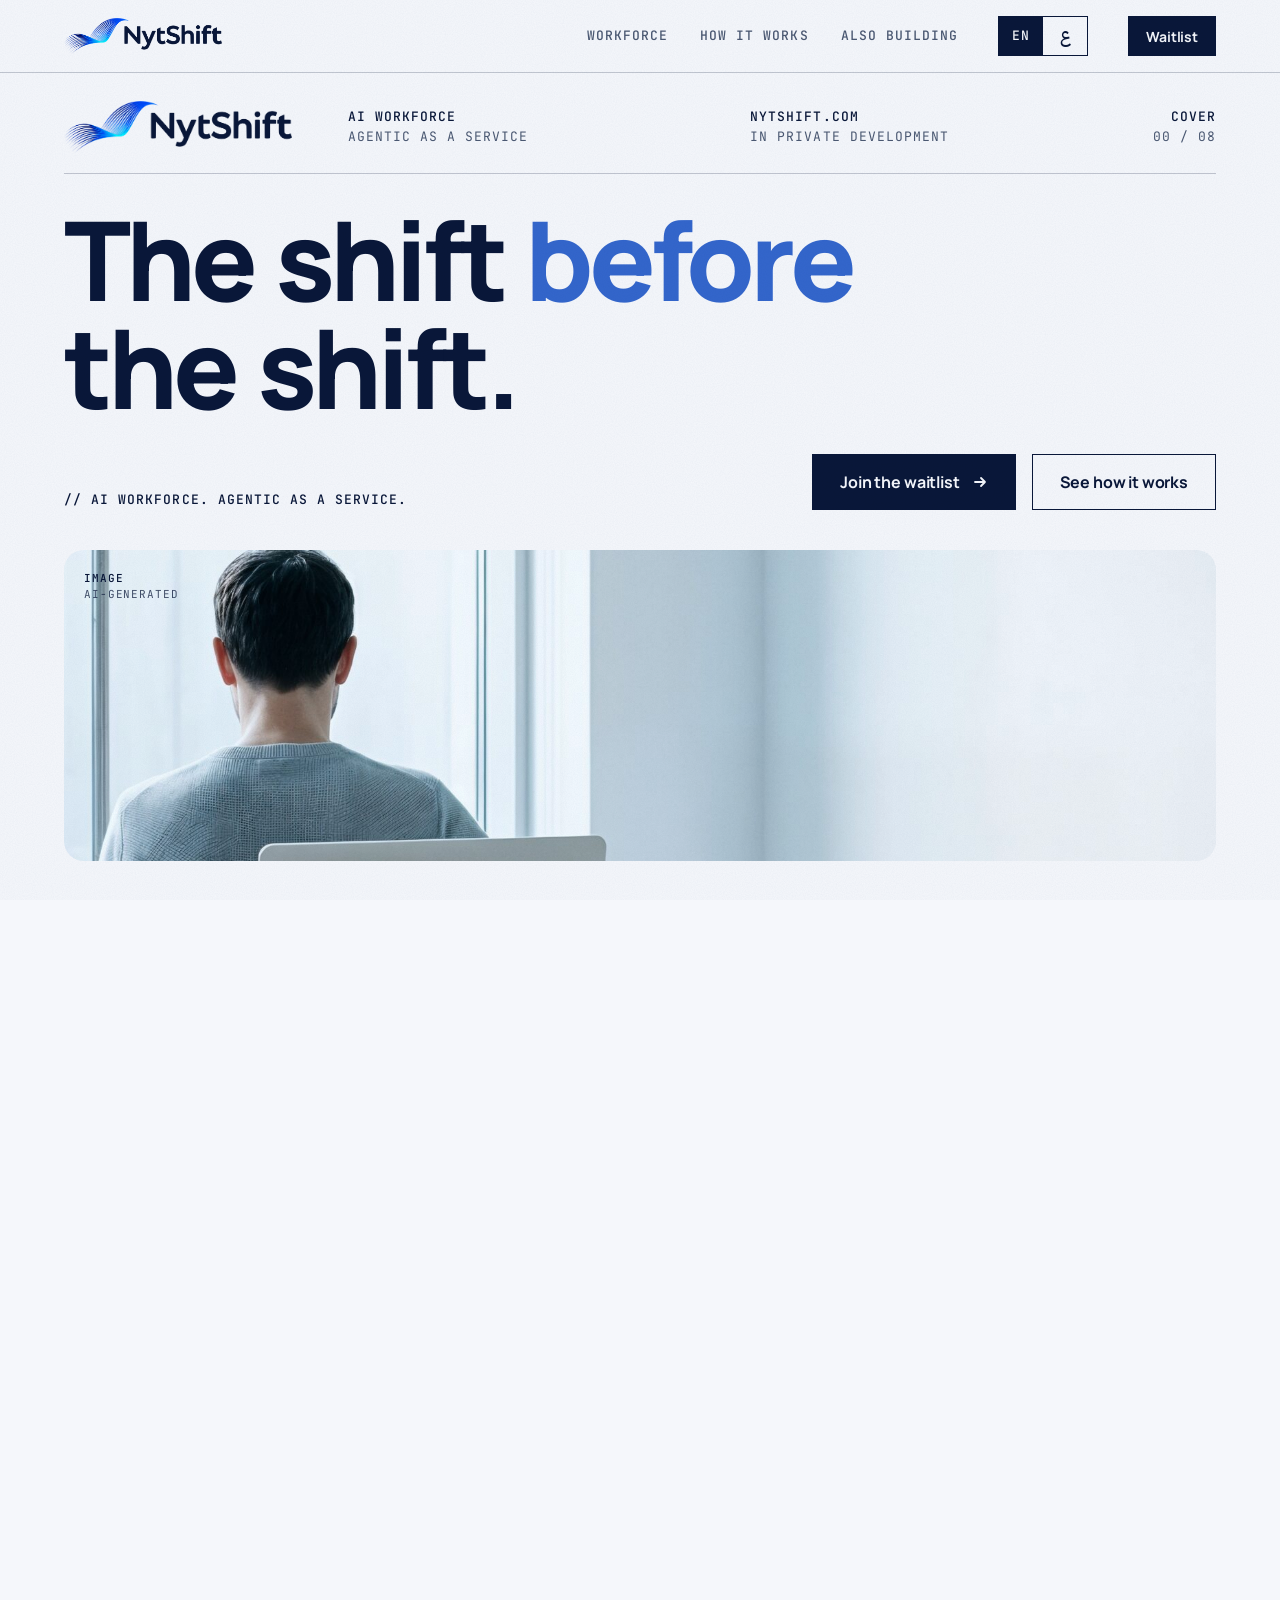
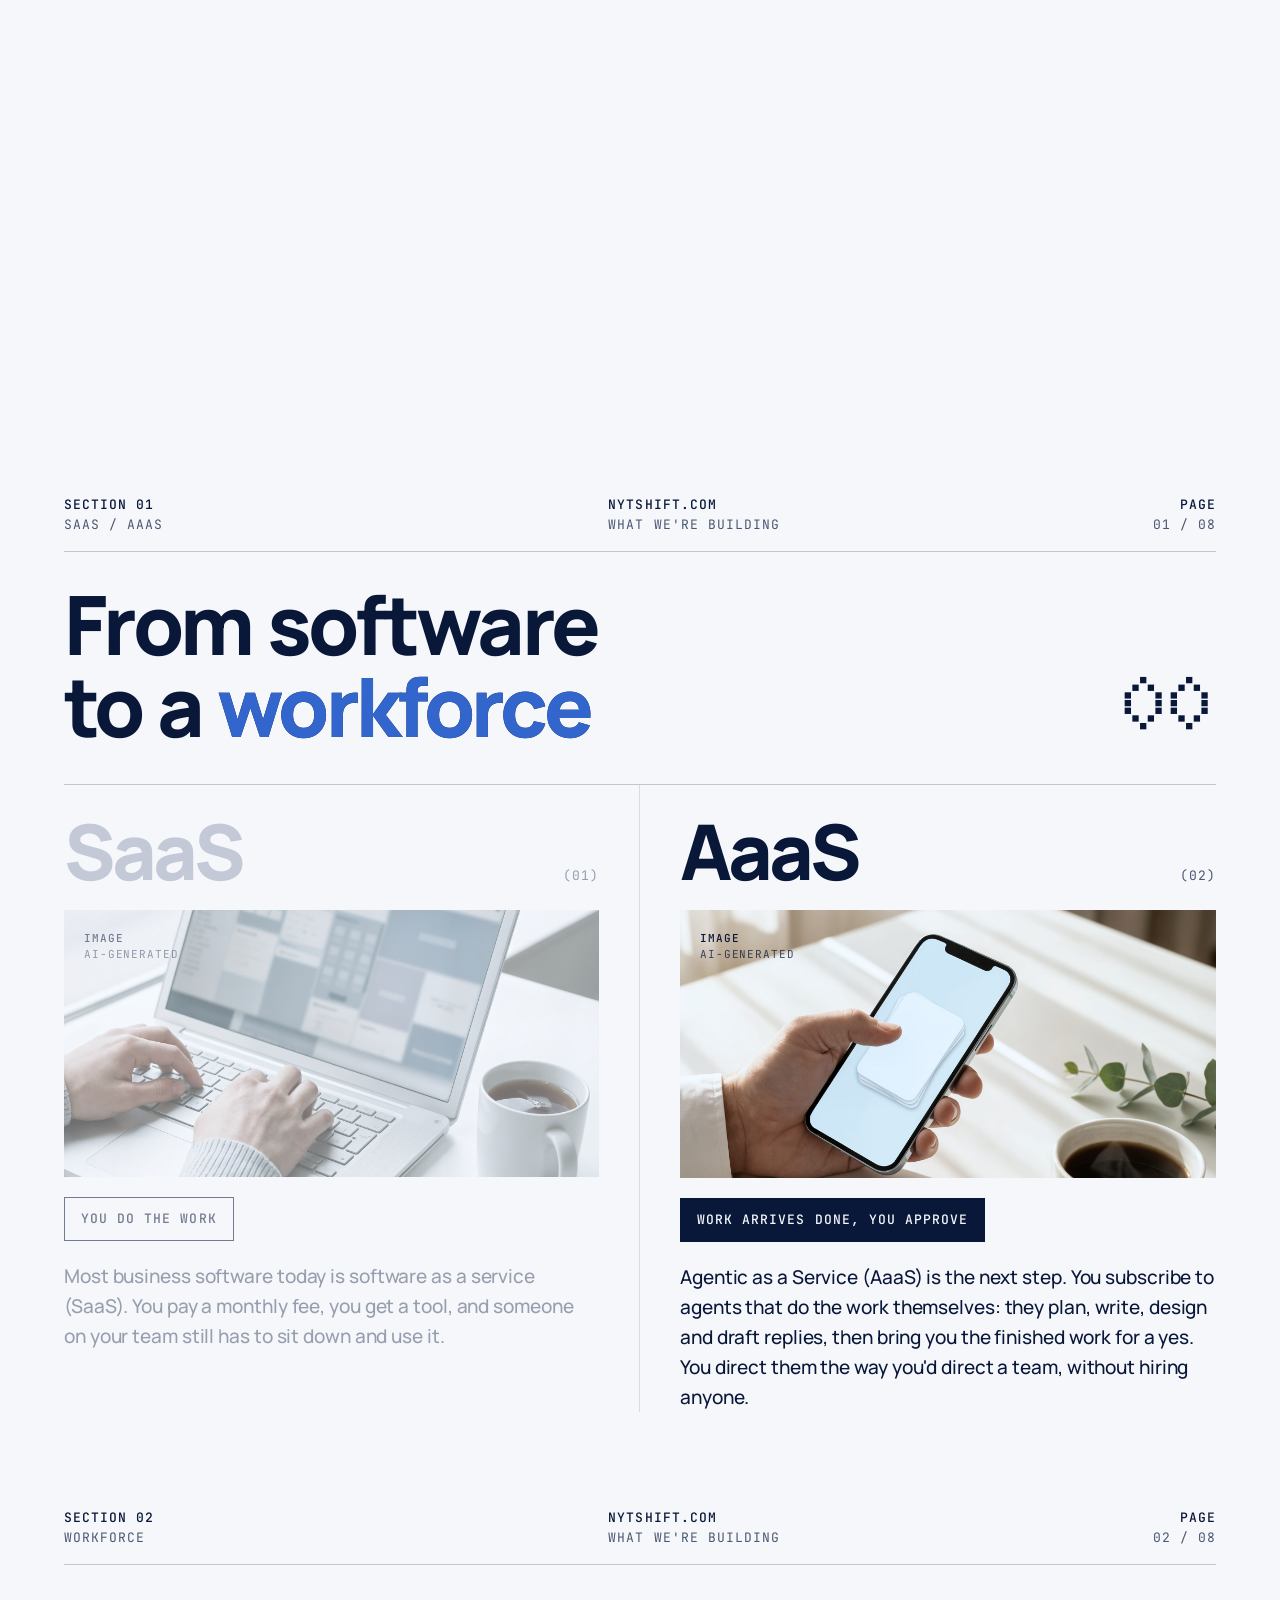
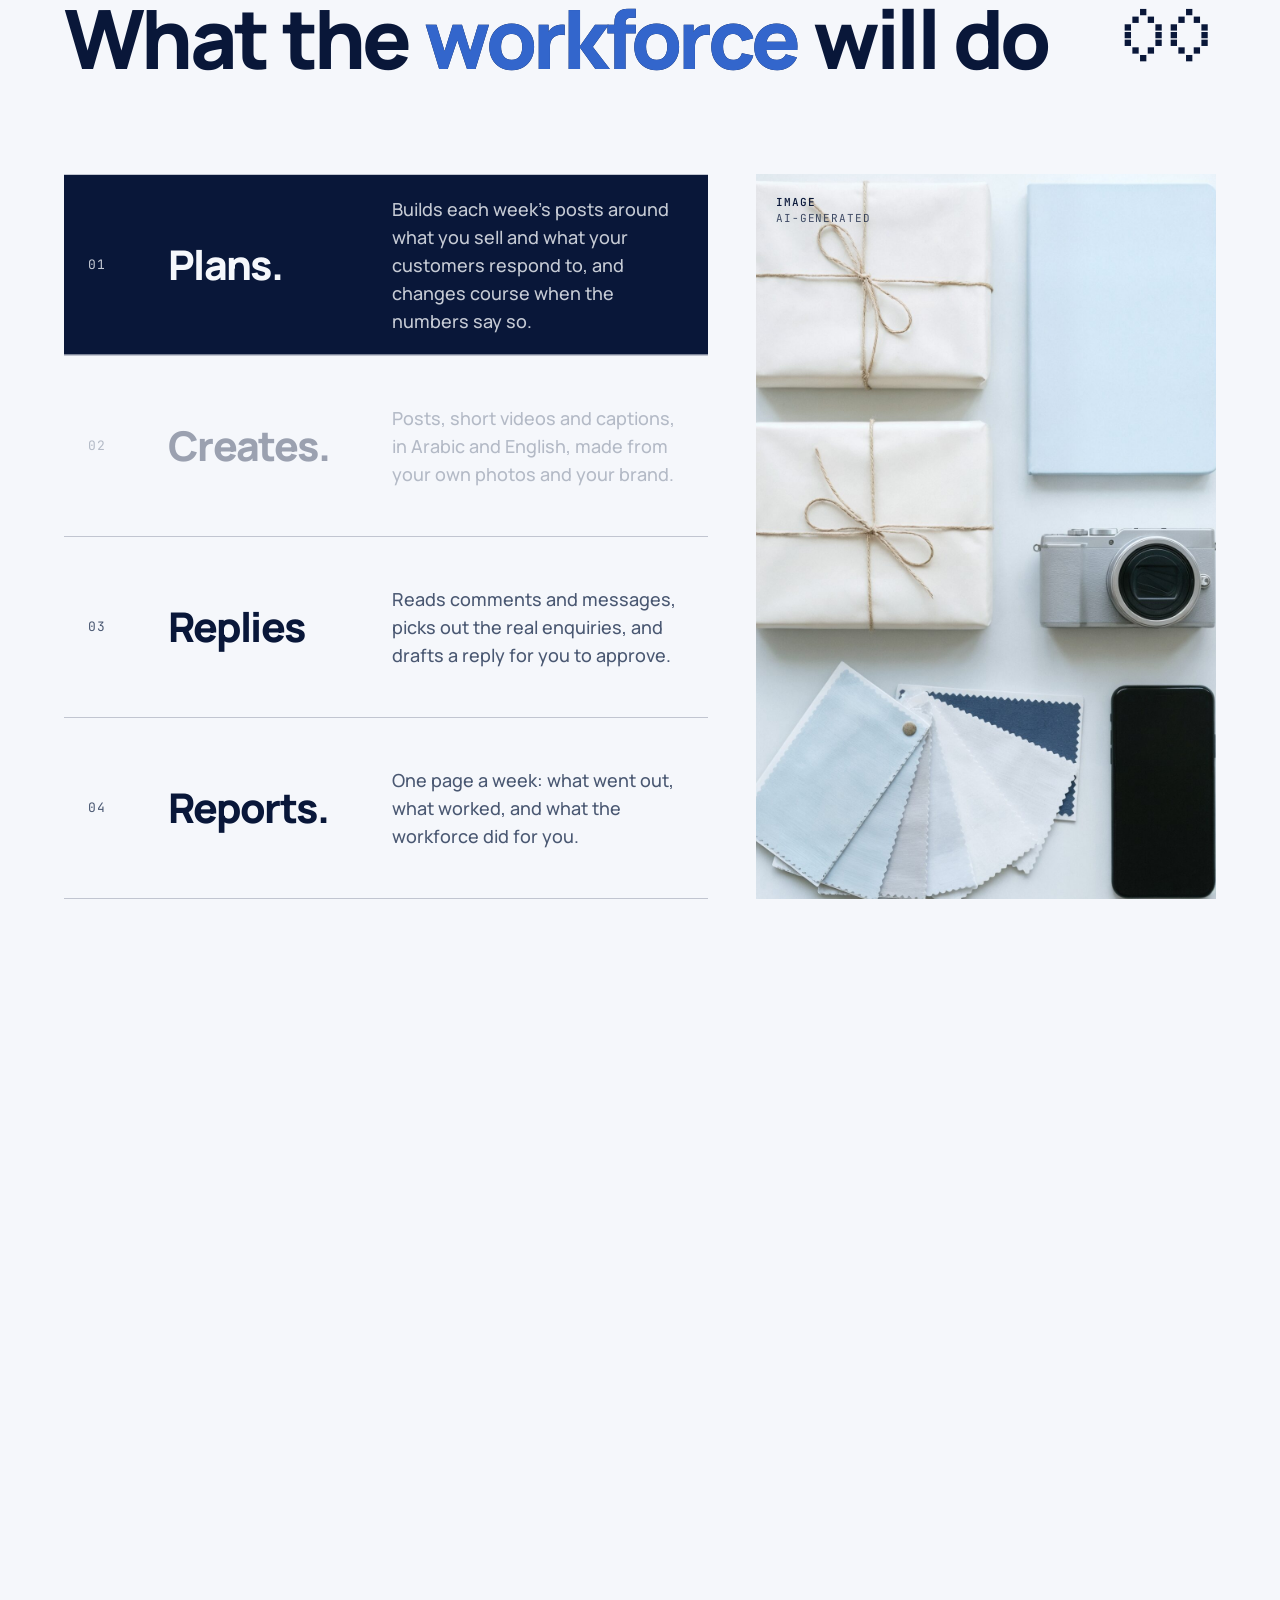
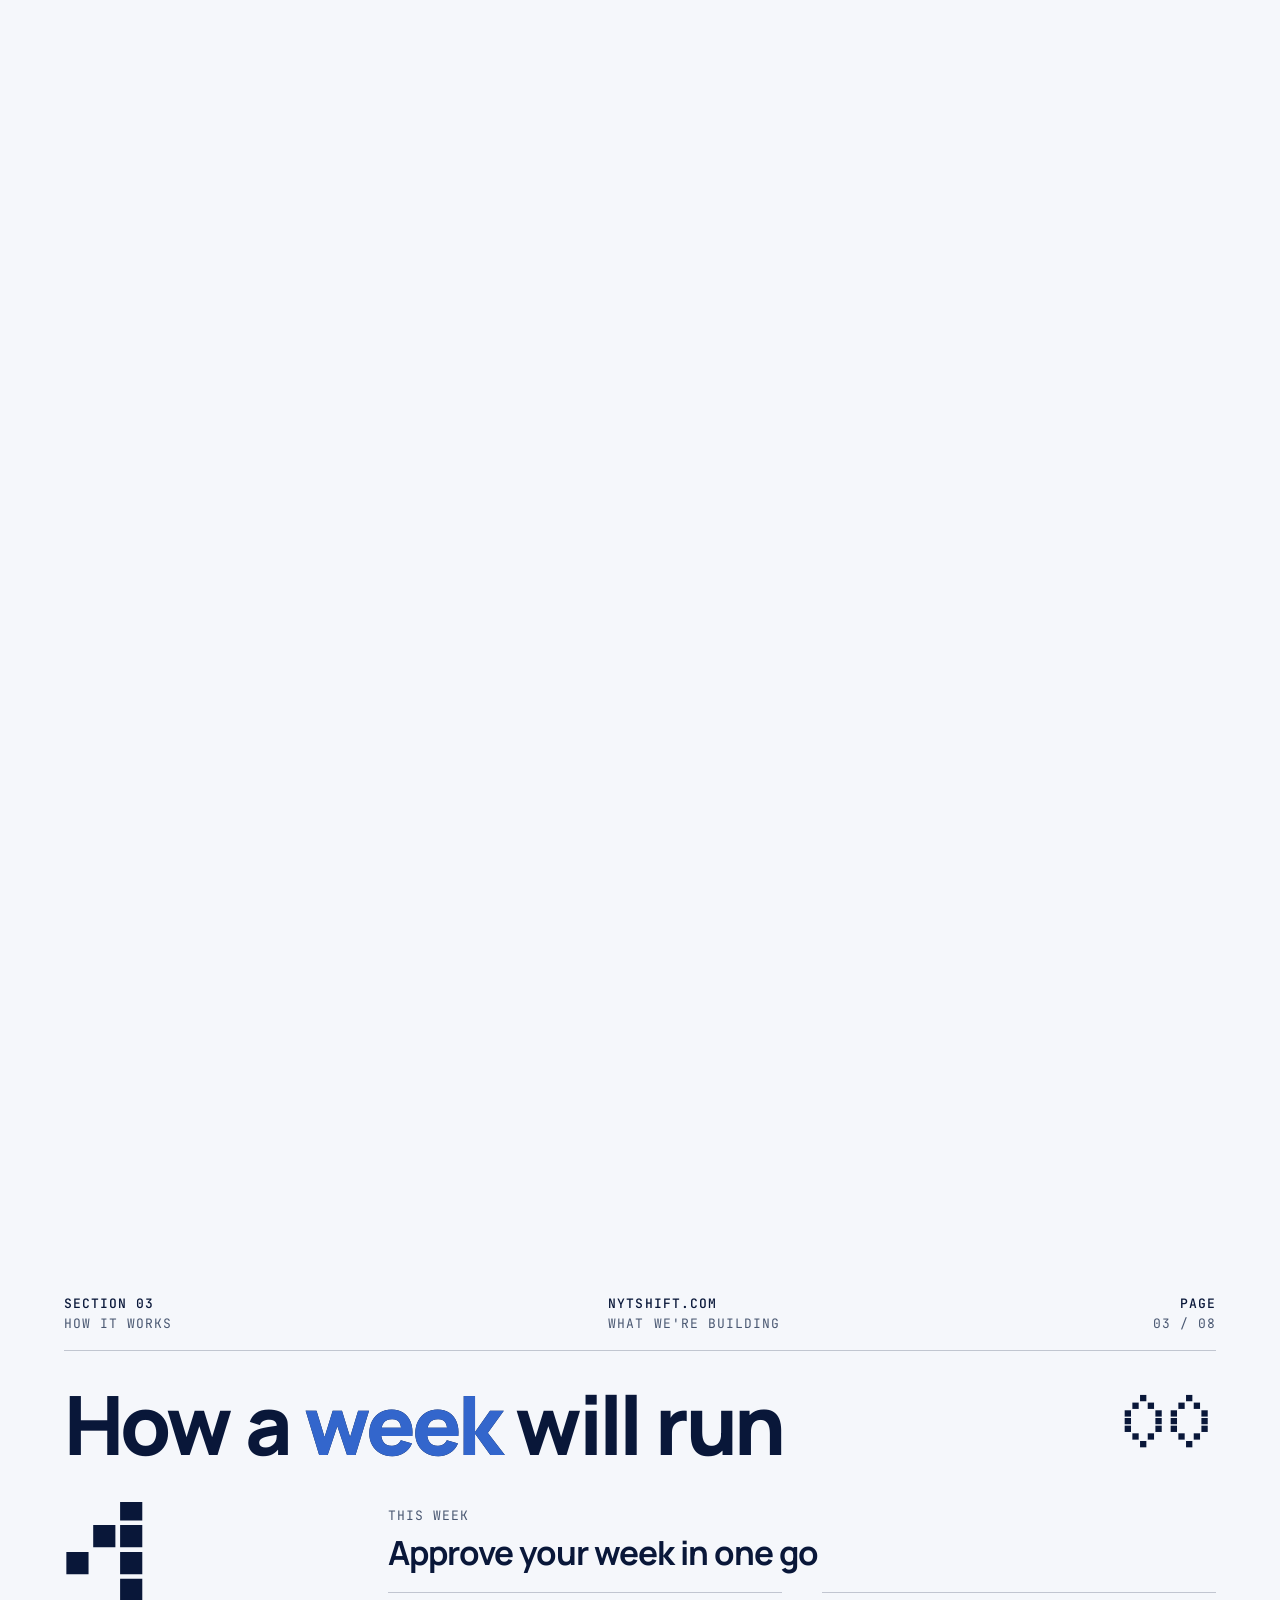
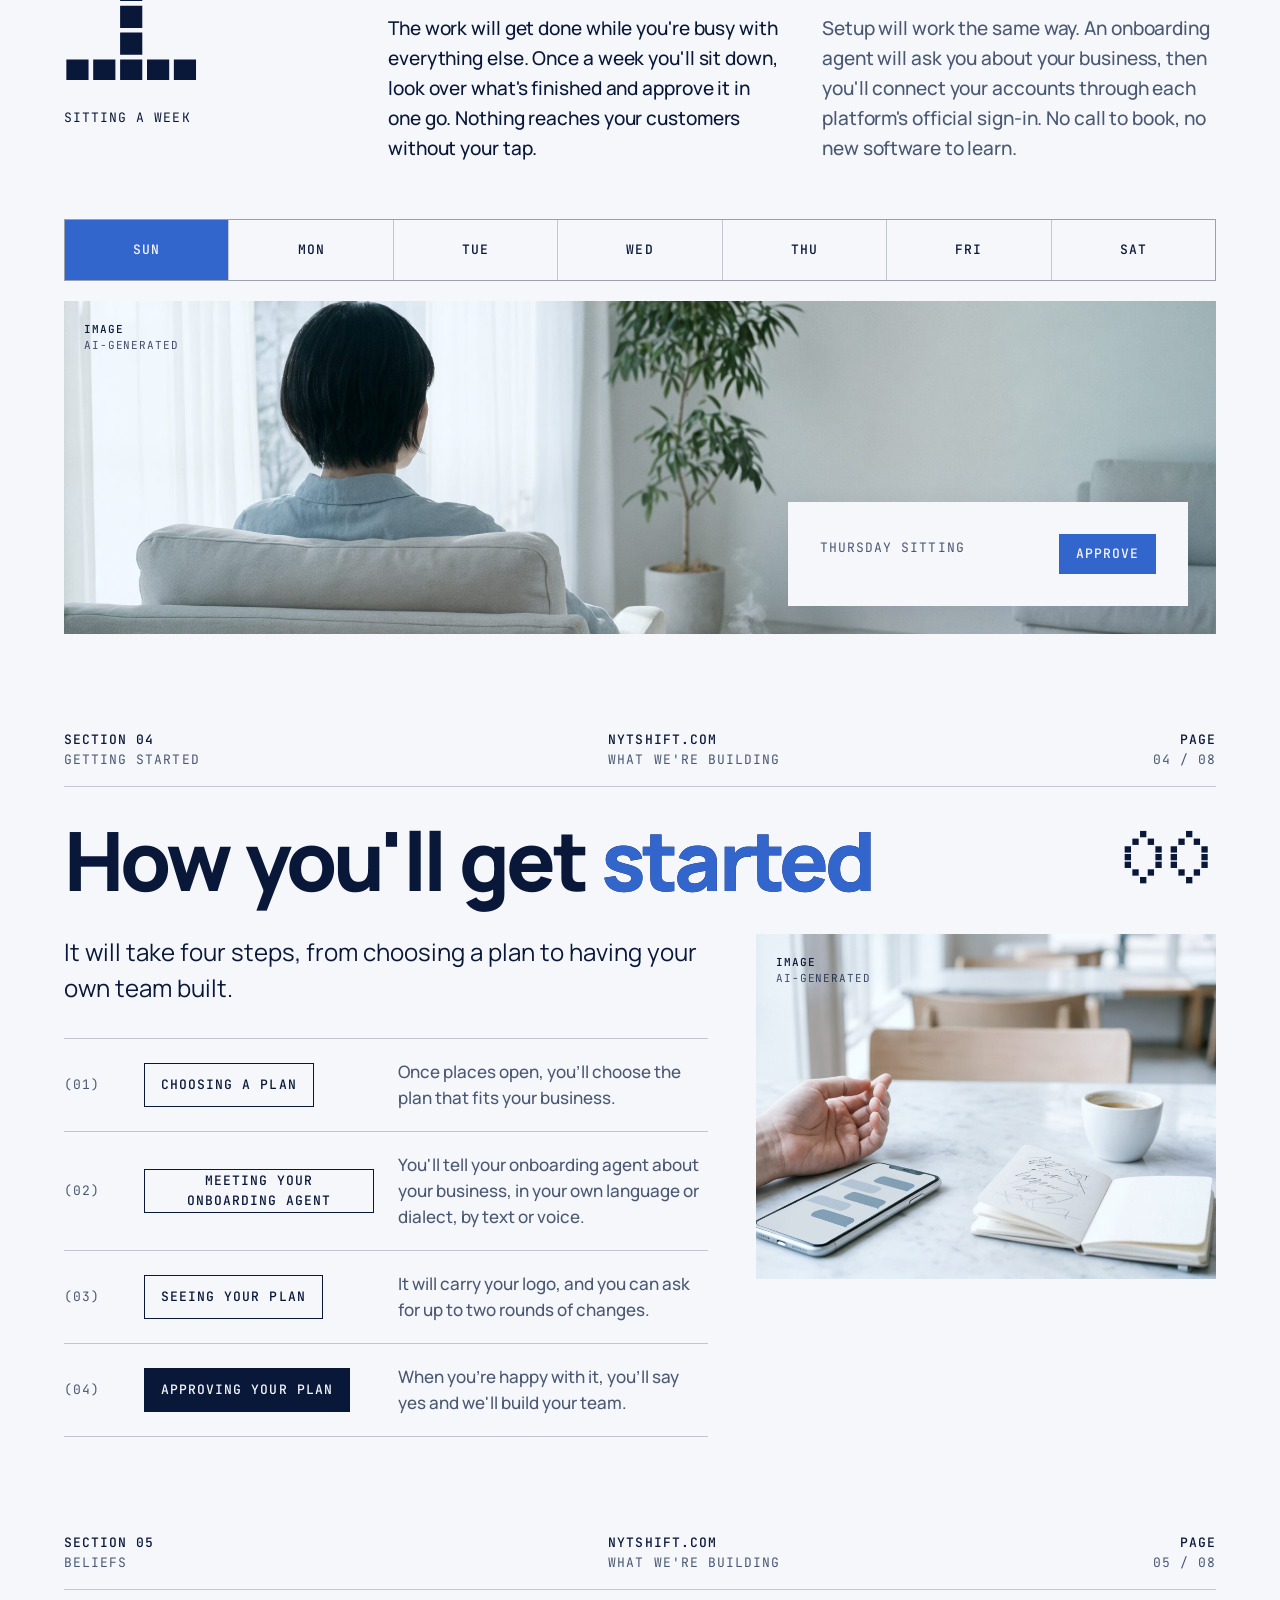
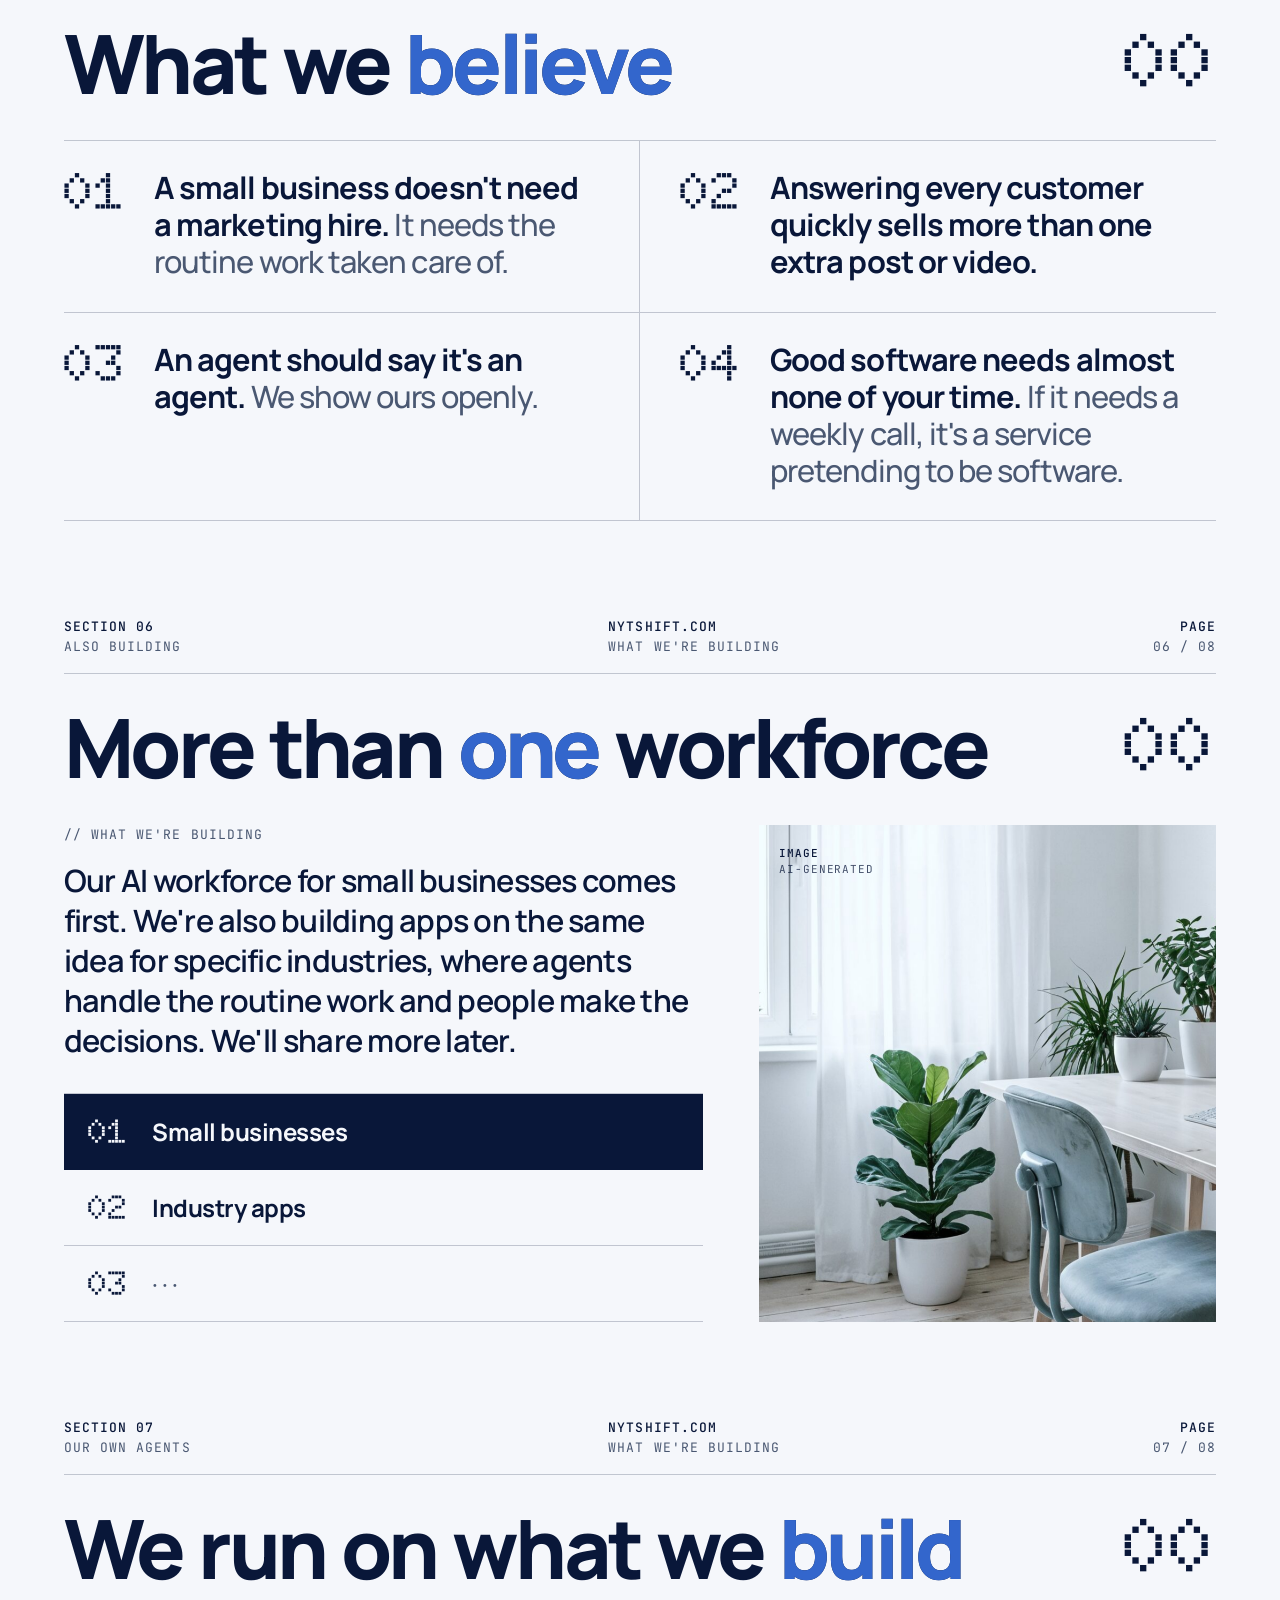
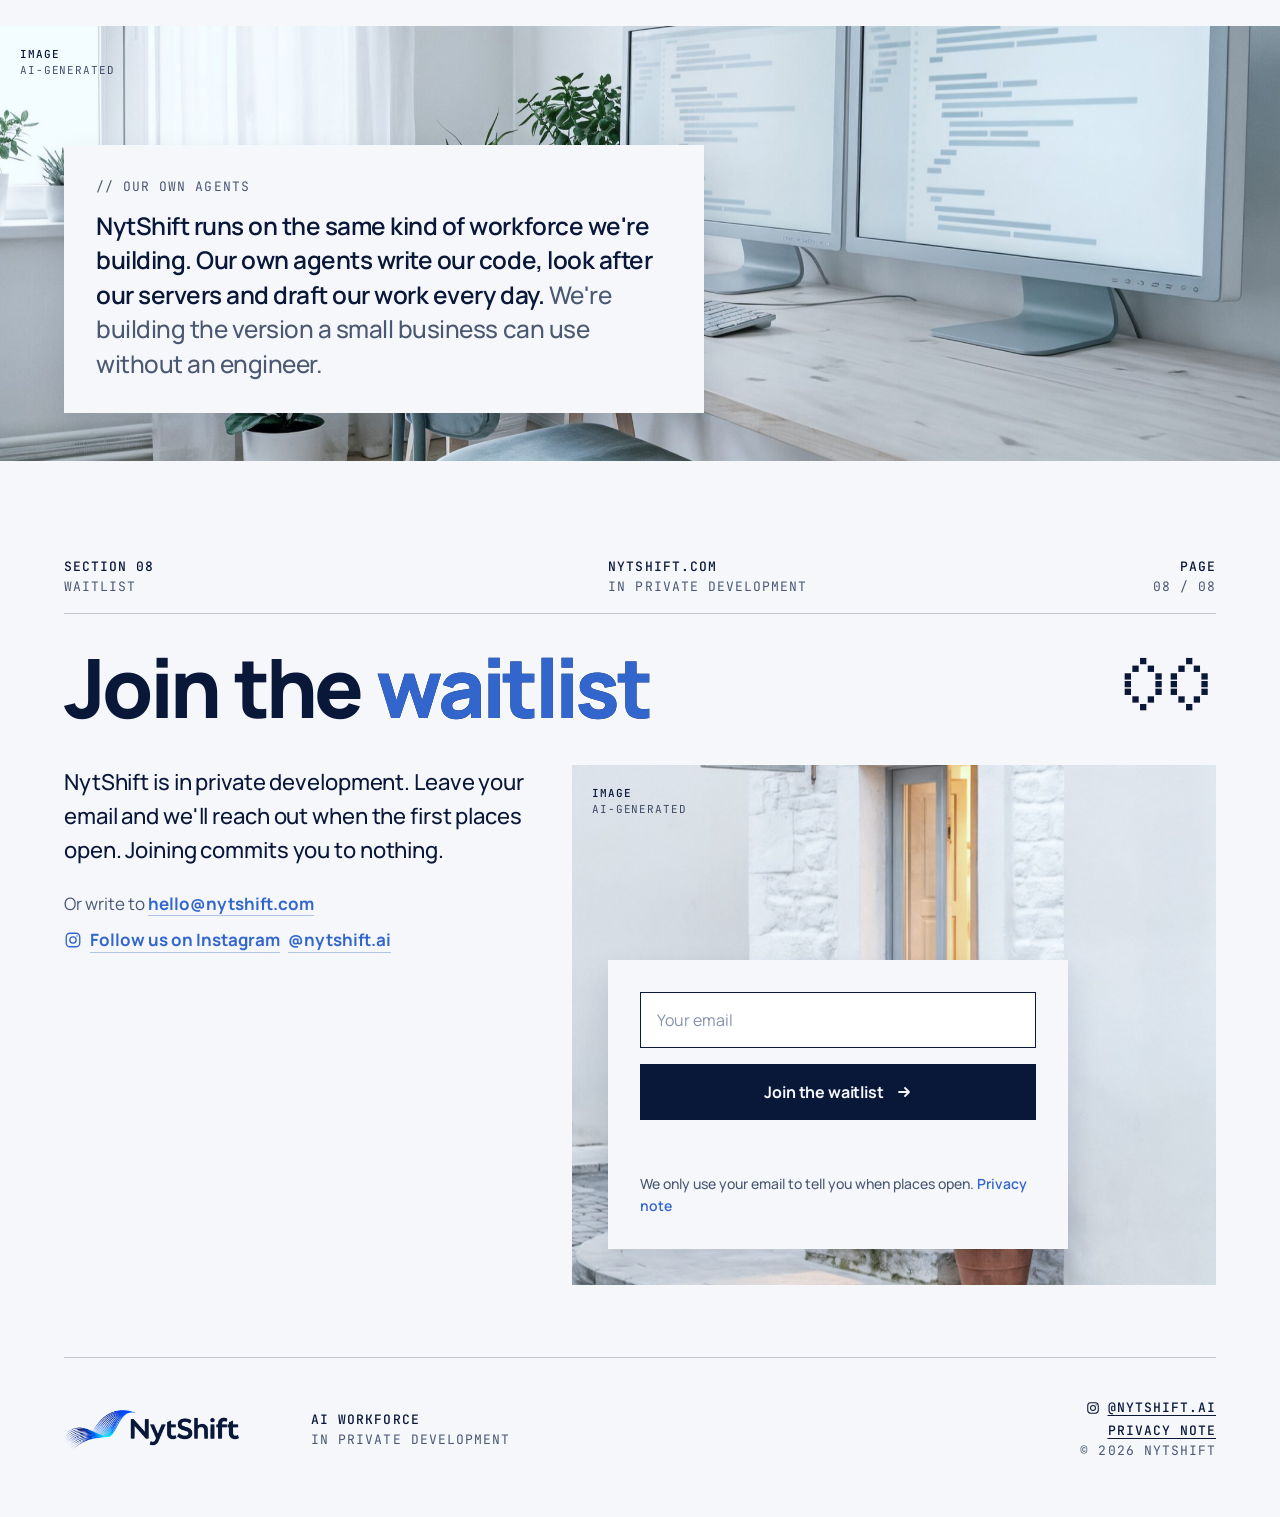
==== commit 88e1d062: "Instagram link @nytshift.ai (waitlist section + footer, EN/AR). Rollback tag site-v4-20261121." ====
--- a/index.html
+++ b/index.html
@@ -427,6 +427,13 @@
 @media (prefers-reduced-motion:reduce){
   *,*::before,*::after{animation:none !important;transition-duration:1ms !important;scroll-behavior:auto !important}
 }
+.or.ig{margin-top:10px}
+.iglink{display:inline-flex;align-items:center;gap:8px}
+.or .iglink{border:0}
+.or .iglink span{border-block-end:1px solid rgba(51,102,204,.35)}
+.igi{width:18px;height:18px;flex:none}
+footer .iglink .igi{width:14px;height:14px}
+.ltr{direction:ltr;unicode-bidi:isolate}
 </style>
 </head>
 <body>
@@ -679,6 +686,7 @@
         <div class="sl" data-sc="enter">
           <p class="body" data-i18n="s7_p">NytShift is in private development. Leave your email and we'll reach out when the first places open. Joining commits you to nothing.</p>
           <p class="or"><span data-i18n="s7_or">Or write to</span> <a href="mailto:hello@nytshift.com">hello@nytshift.com</a></p>
+          <p class="or ig"><a class="iglink" href="https://www.instagram.com/nytshift.ai/" target="_blank" rel="noopener"><svg class="igi" viewBox="0 0 24 24" aria-hidden="true" fill="none" stroke="currentColor" stroke-width="1.8"><rect x="3" y="3" width="18" height="18" rx="5"/><circle cx="12" cy="12" r="4.2"/><circle cx="17.4" cy="6.6" r="1" fill="currentColor" stroke="none"/></svg><span data-i18n="ig_follow">Follow us on Instagram</span> <span class="ltr">@nytshift.ai</span></a></p>
         </div>
         <figure class="ph joinph px" data-sc="view" style="--pos:60% 62%">
           <img src="/assets/v4/photos/waitlist-door.jpg" alt="" loading="lazy" width="1500" height="2000">
@@ -705,7 +713,7 @@
     <div class="mh">
       <img src="/assets/v4/logo.png" alt="NytShift" width="1200" height="274">
       <div class="mono c2"><span data-i18n="tag1">AI workforce</span><br><span class="dim" data-i18n="mh_dev">In private development</span></div>
-      <div class="mono end"><a href="/privacy/" id="footpriv" data-i18n="footer_priv">Privacy note</a><br><span class="dim ltr">© 2026 NytShift</span></div>
+      <div class="mono end"><a class="iglink" href="https://www.instagram.com/nytshift.ai/" target="_blank" rel="noopener" aria-label="Instagram @nytshift.ai"><svg class="igi" viewBox="0 0 24 24" aria-hidden="true" fill="none" stroke="currentColor" stroke-width="1.8"><rect x="3" y="3" width="18" height="18" rx="5"/><circle cx="12" cy="12" r="4.2"/><circle cx="17.4" cy="6.6" r="1" fill="currentColor" stroke="none"/></svg><span class="ltr">@nytshift.ai</span></a><br><a href="/privacy/" id="footpriv" data-i18n="footer_priv">Privacy note</a><br><span class="dim ltr">© 2026 NytShift</span></div>
     </div>
   </div>
 </footer>
@@ -752,7 +760,7 @@
     s7_p:"NytShift قيد التطوير. اترك بريدك وسنتواصل معك حين تُفتح الأماكن الأولى. والانضمام إلى القائمة لا يُلزمك بشيء.",
     email_label:"البريد الإلكتروني", email_ph:"بريدك الإلكتروني",
     s7_or:"أو راسلنا على", wl_note:"نستخدم بريدك فقط لنخبرك حين تُفتح الأماكن.", wl_priv:"ملاحظة الخصوصية",
-    footer_priv:"ملاحظة الخصوصية",
+    footer_priv:"ملاحظة الخصوصية", ig_follow:"تابعنا على إنستغرام",
     m_ok:"شكراً، تمت إضافتك إلى القائمة.", m_bad:"يبدو أن البريد غير صحيح.", m_busy:"عدد كبير من التسجيلات الآن. حاول مرة أخرى بعد ساعة.", m_err:"حدث خطأ. حاول مرة أخرى، أو راسلنا على hello@nytshift.com.",
     tag1:"قوة عمل ذكية", tag2:"وكلاء الذكاء الاصطناعي كخدمة", tag3:"عربي + إنجليزي",
     ui_week:"أسبوعك", ui_ws:"معاينة مساحة العمل", ui_wk:"/ أسبوع", ui_sitting:"جلسة واحدة في الأسبوع",
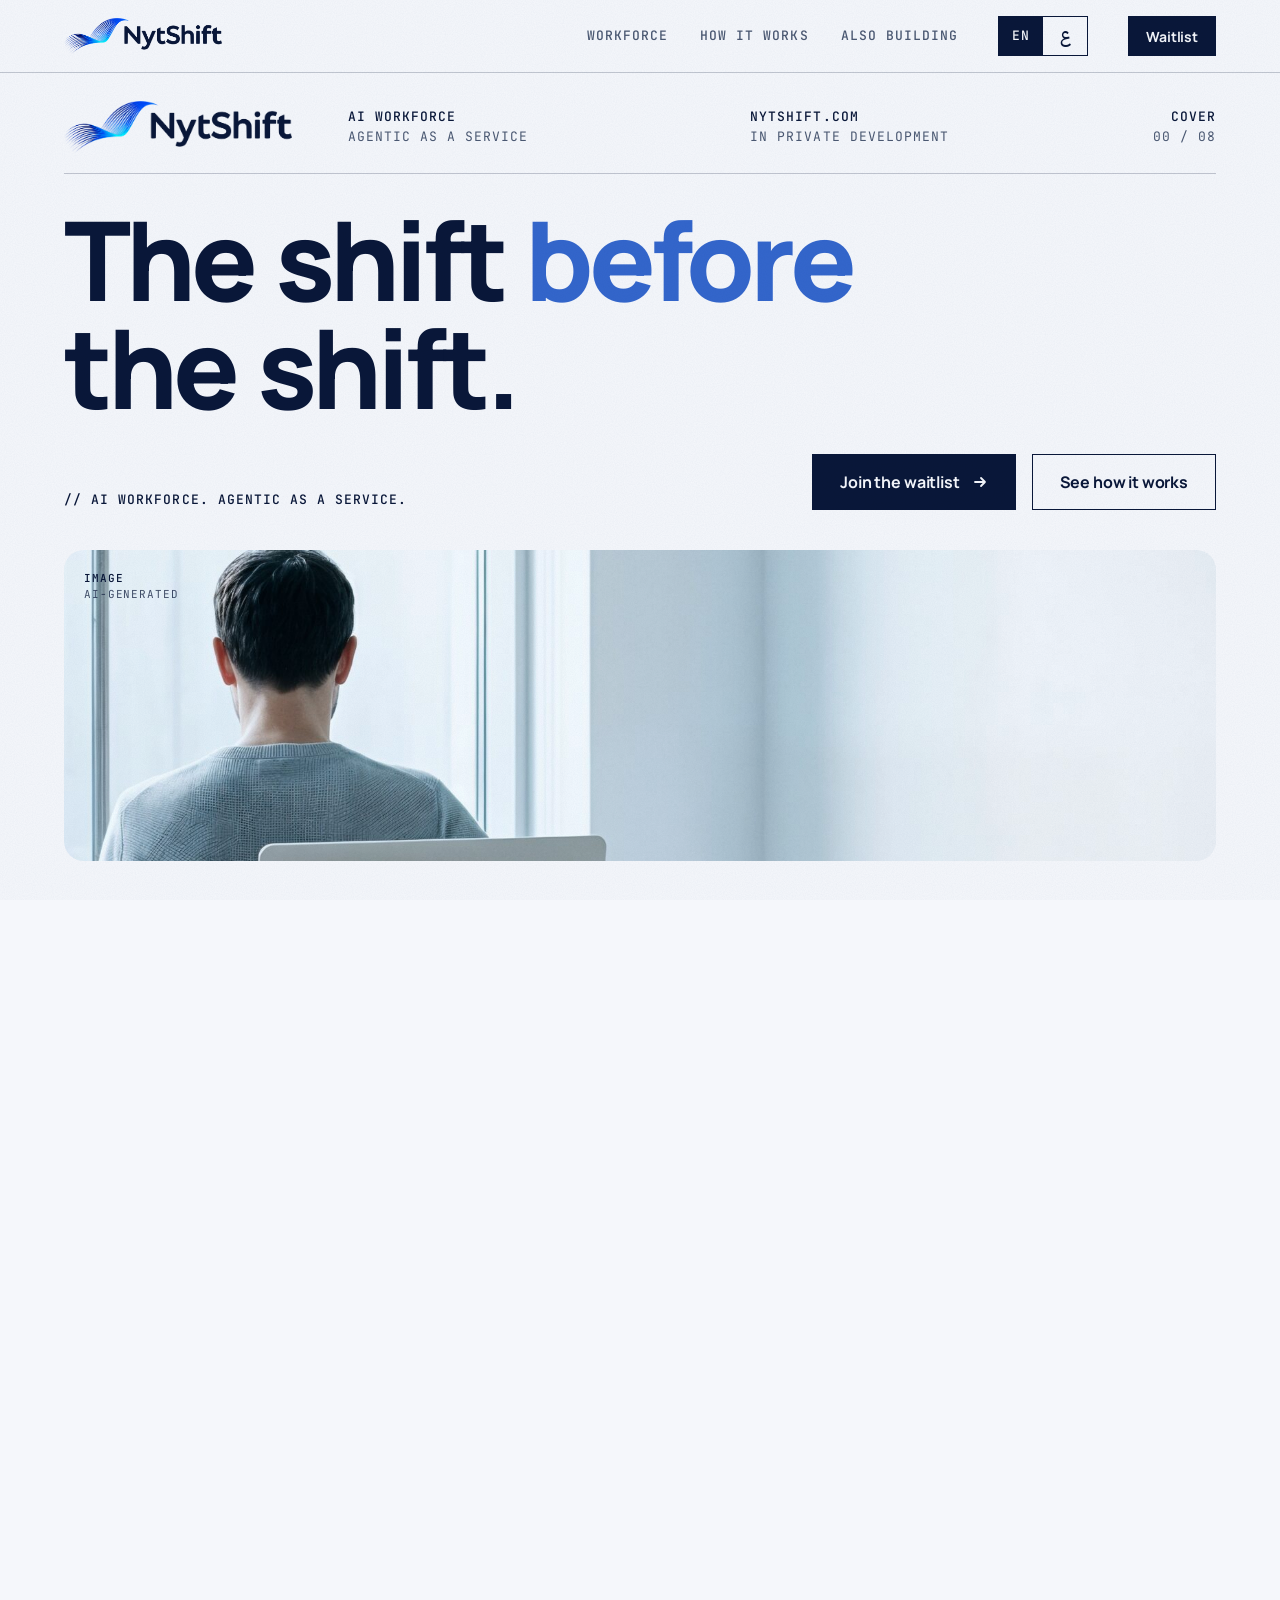
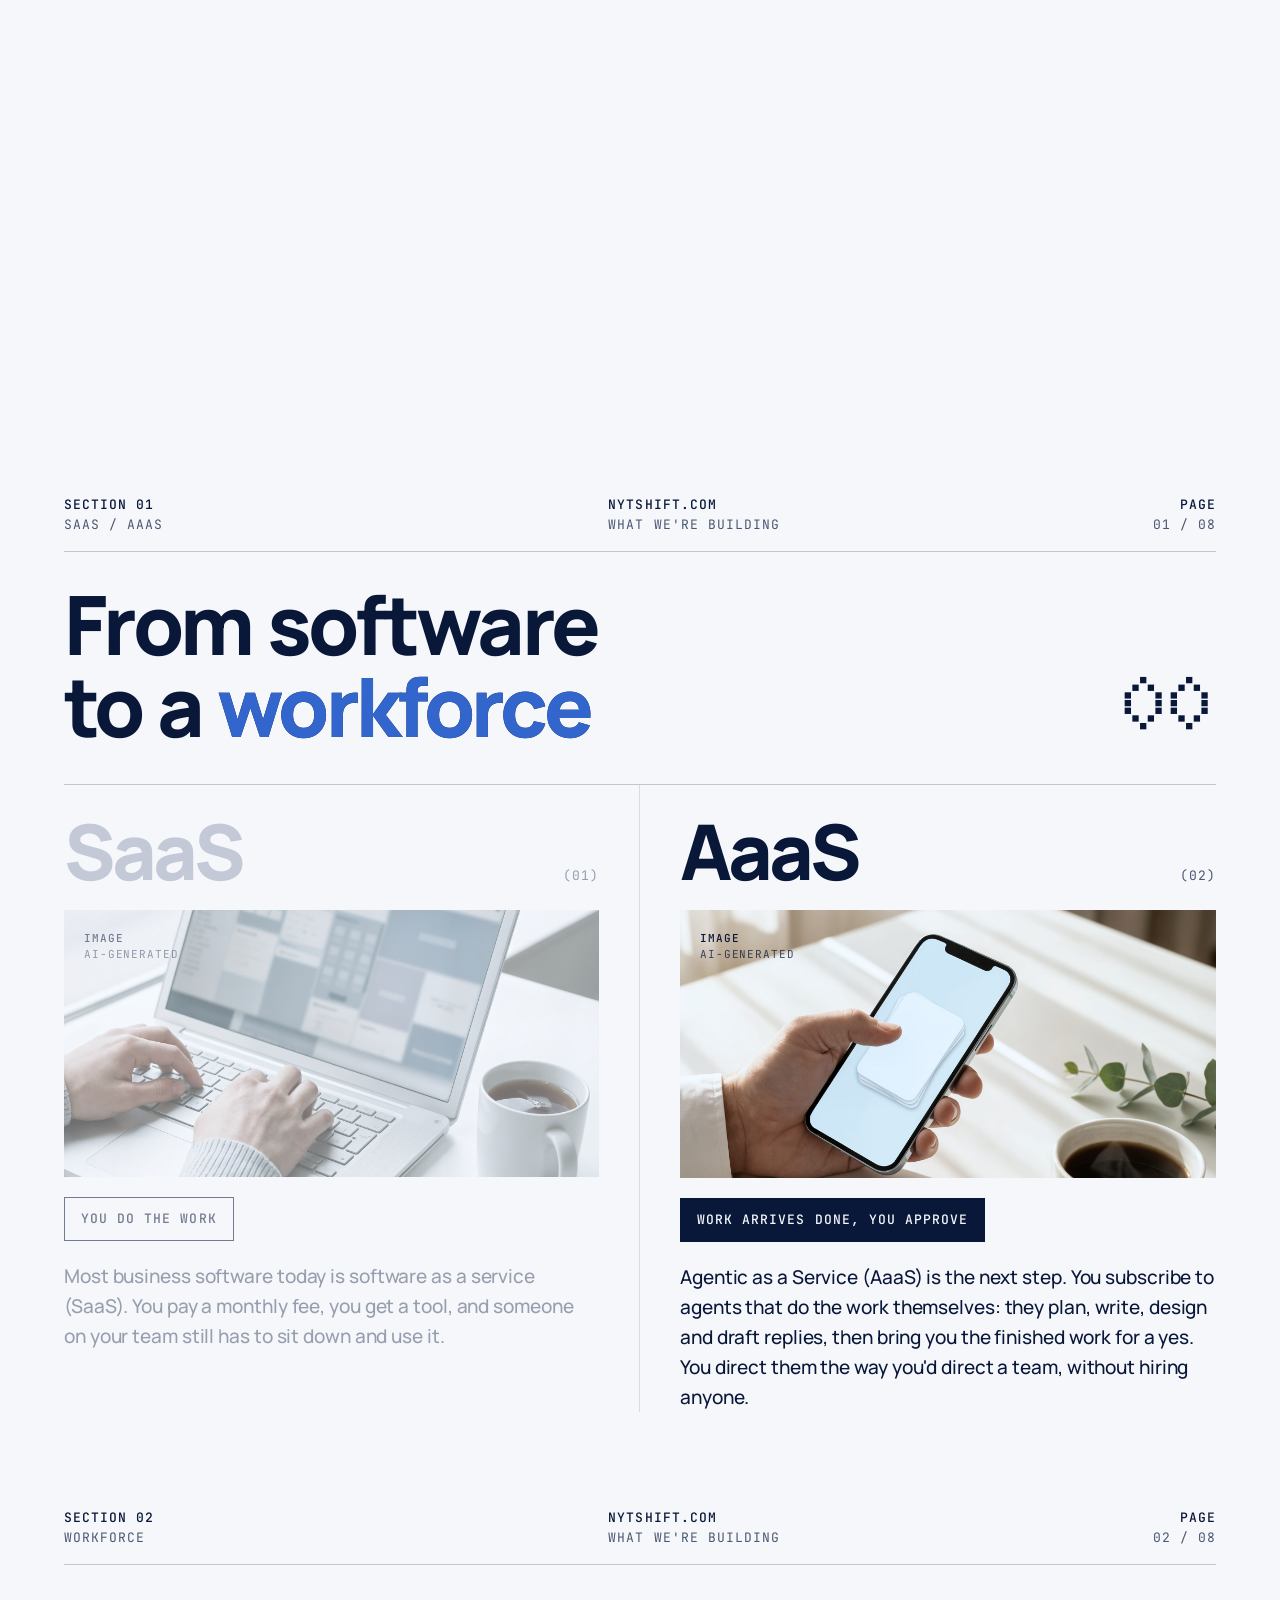
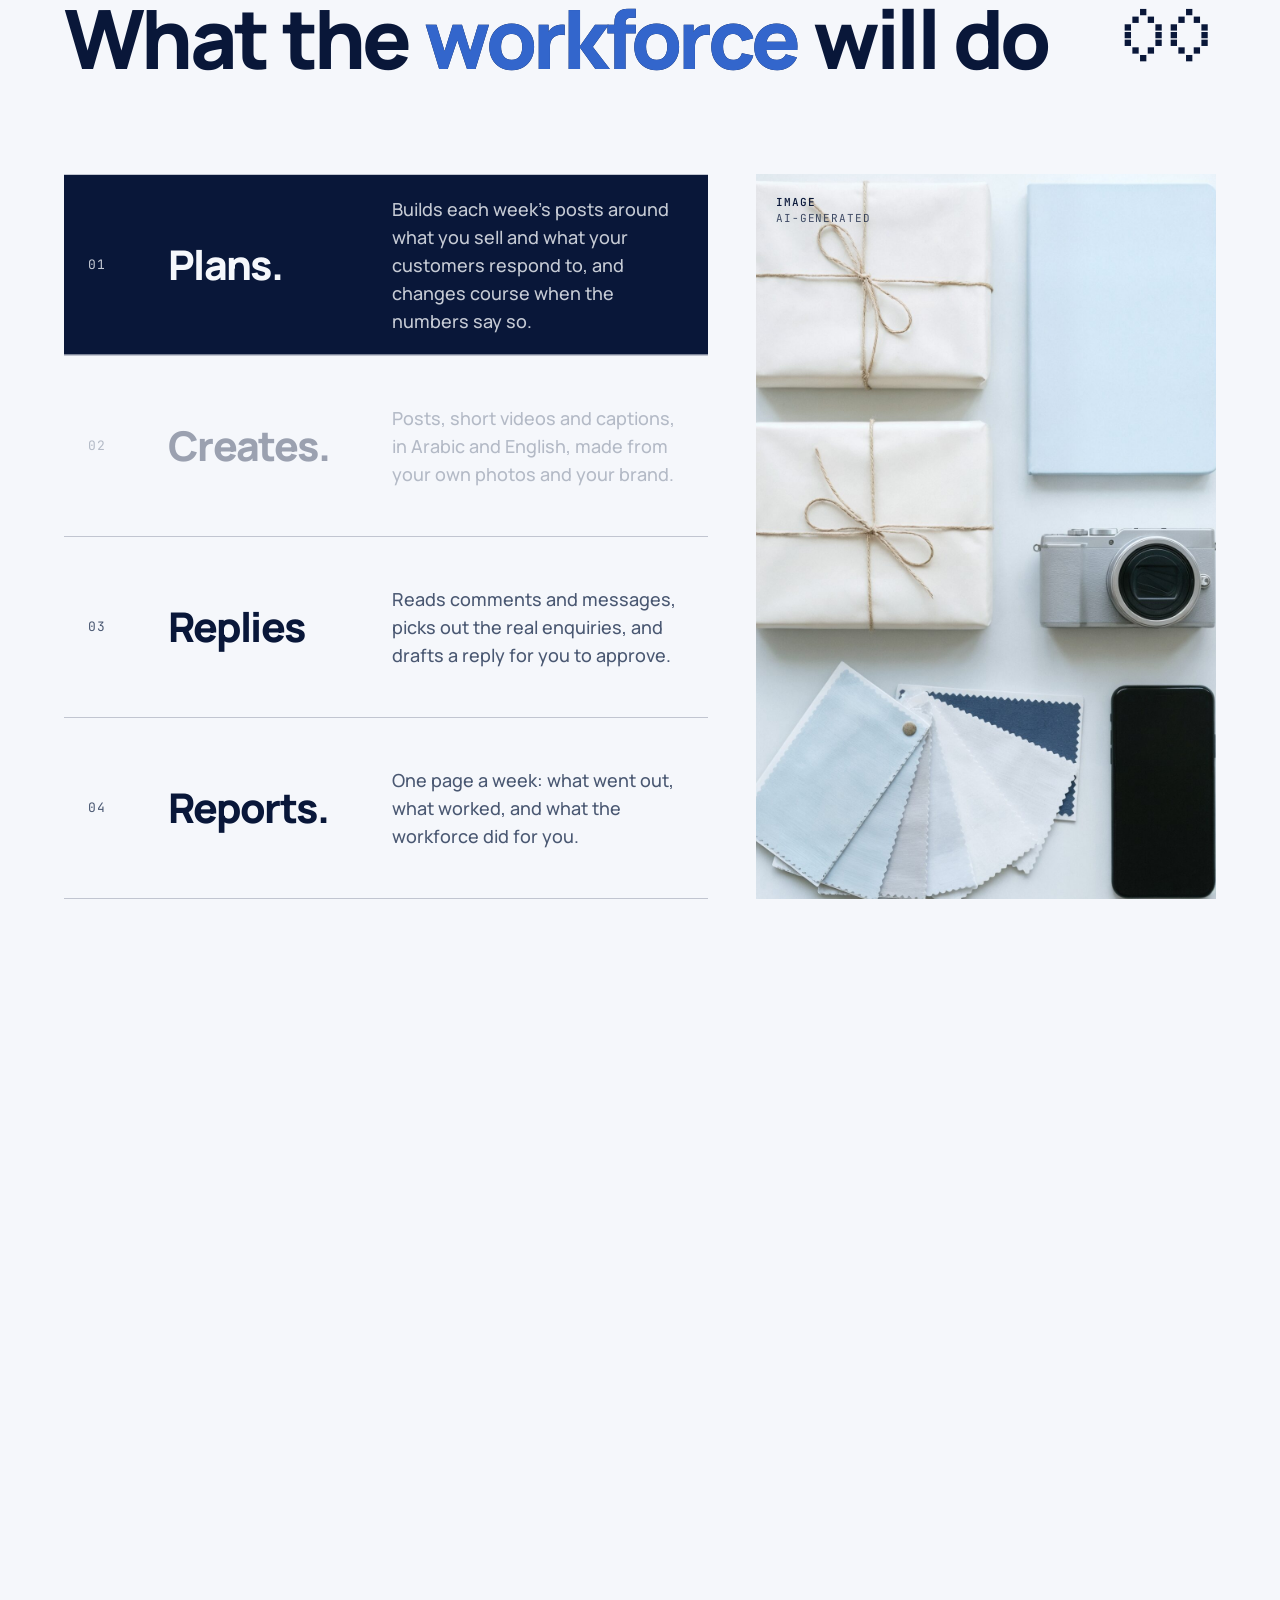
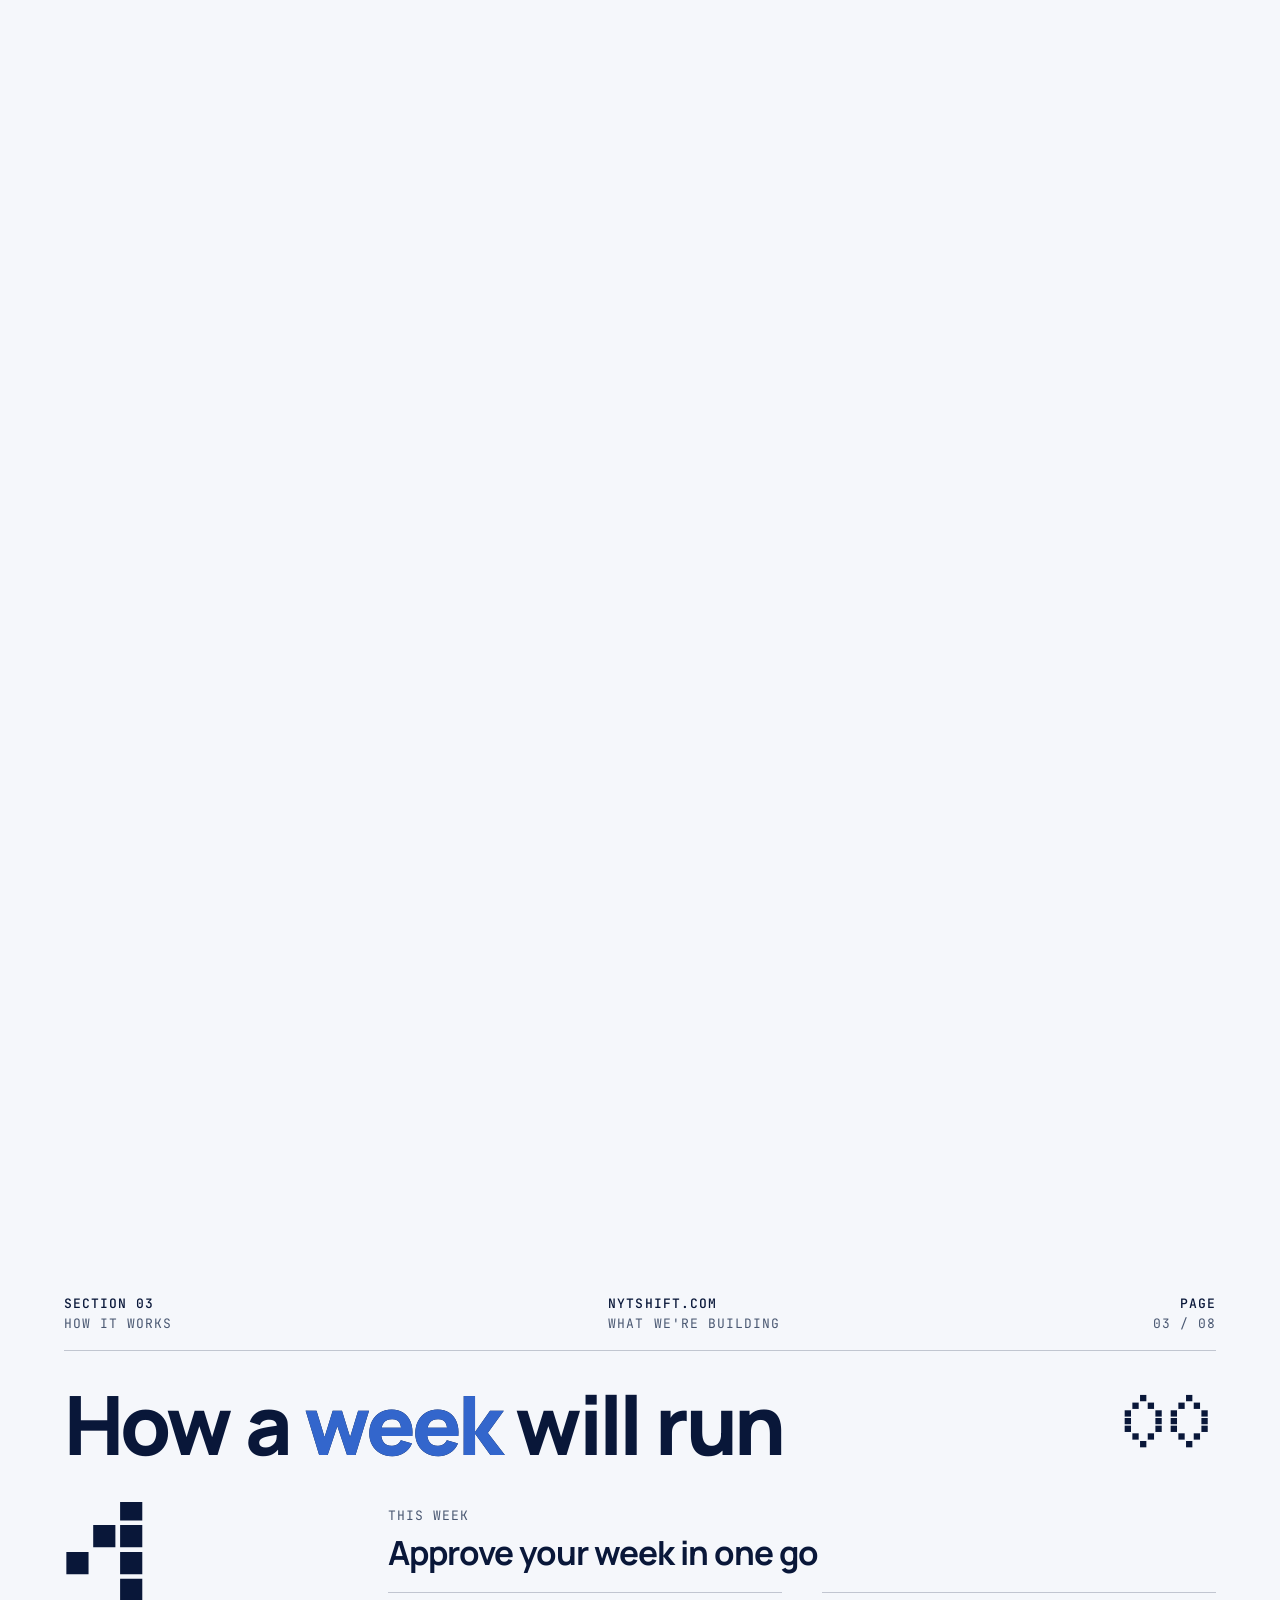
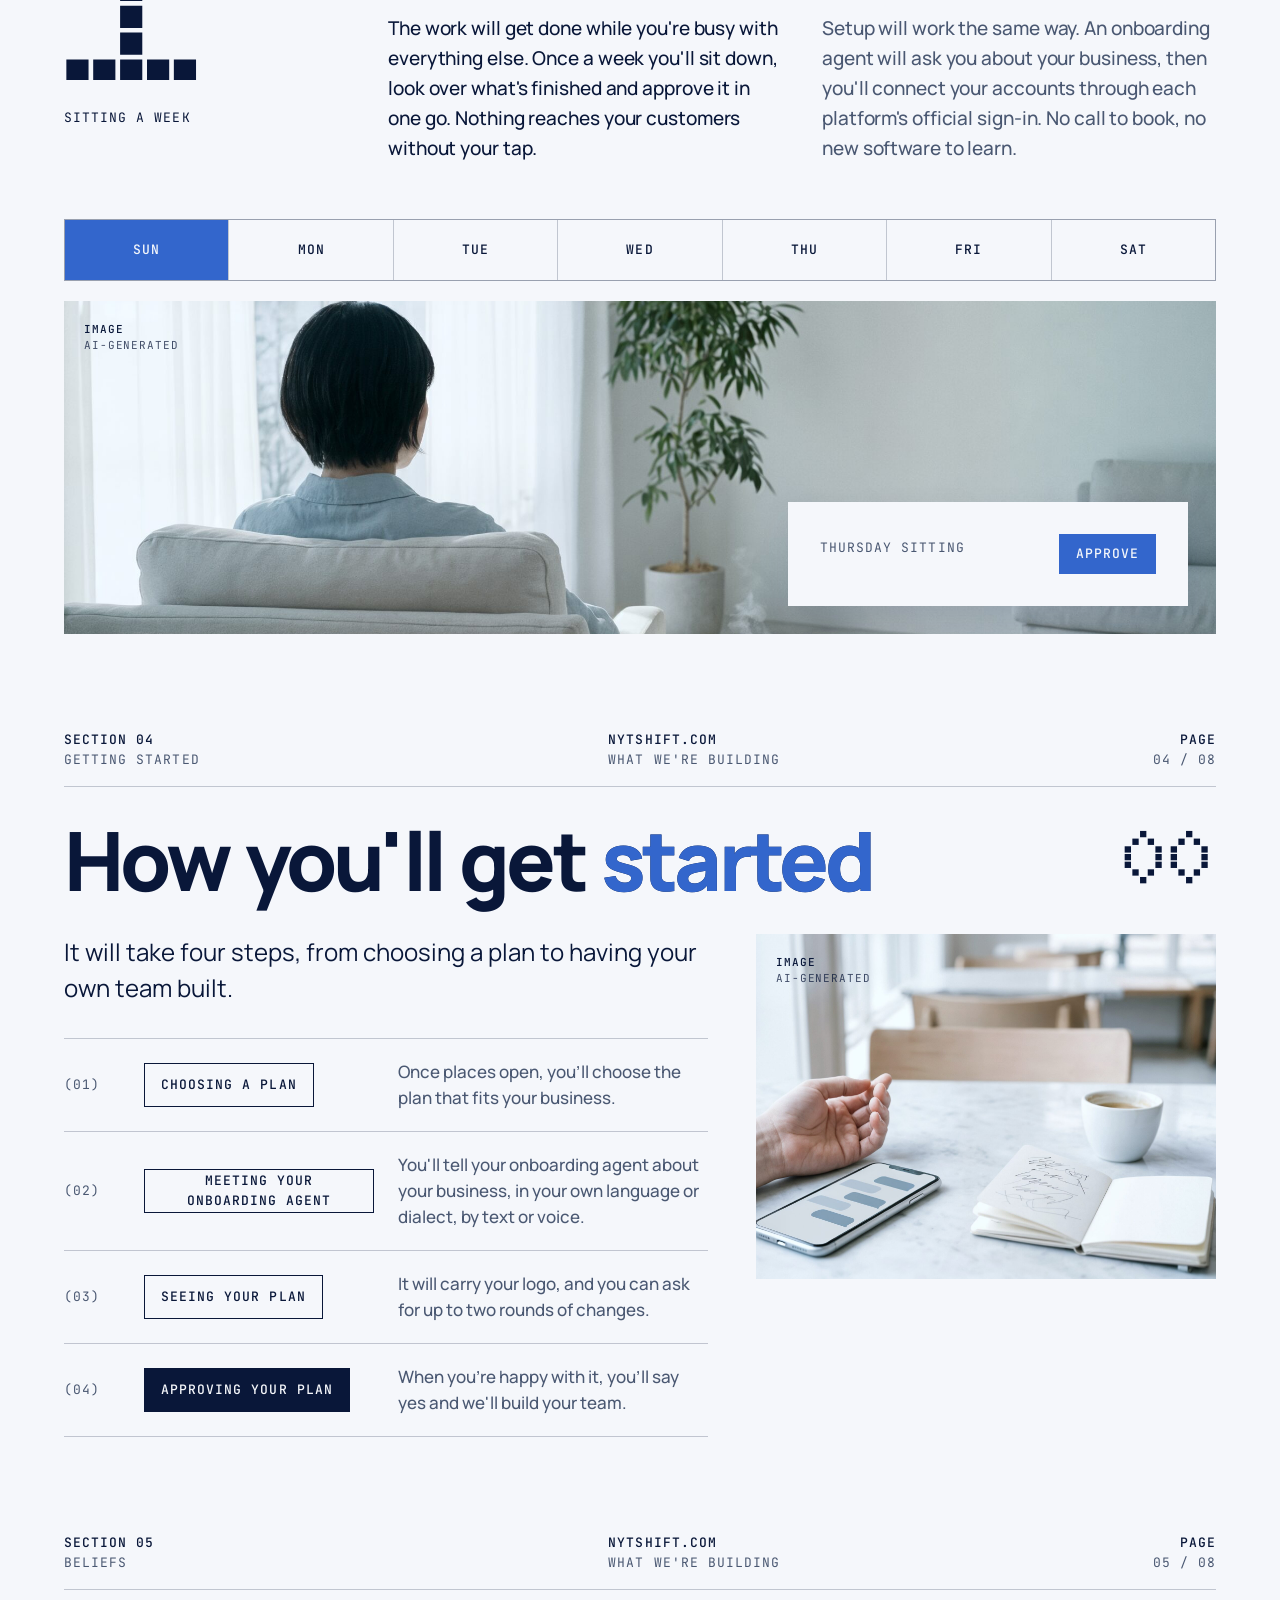
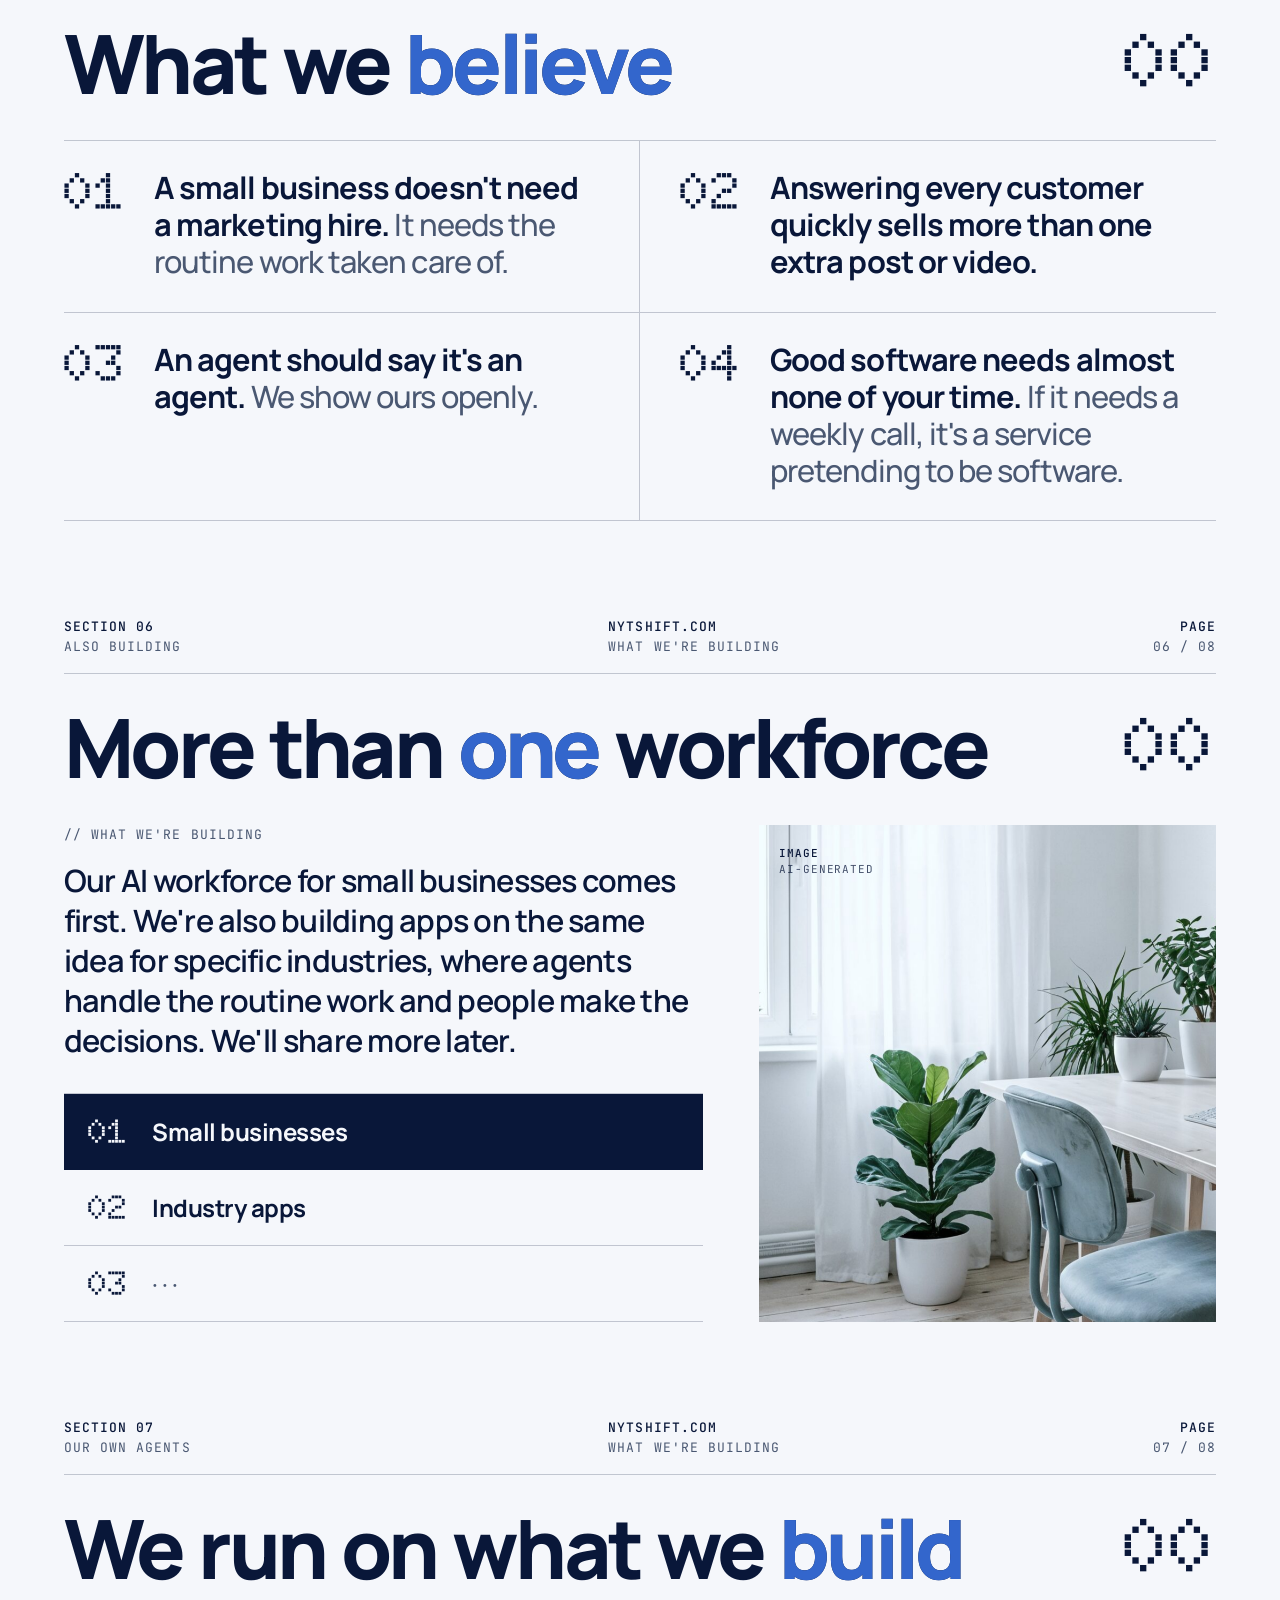
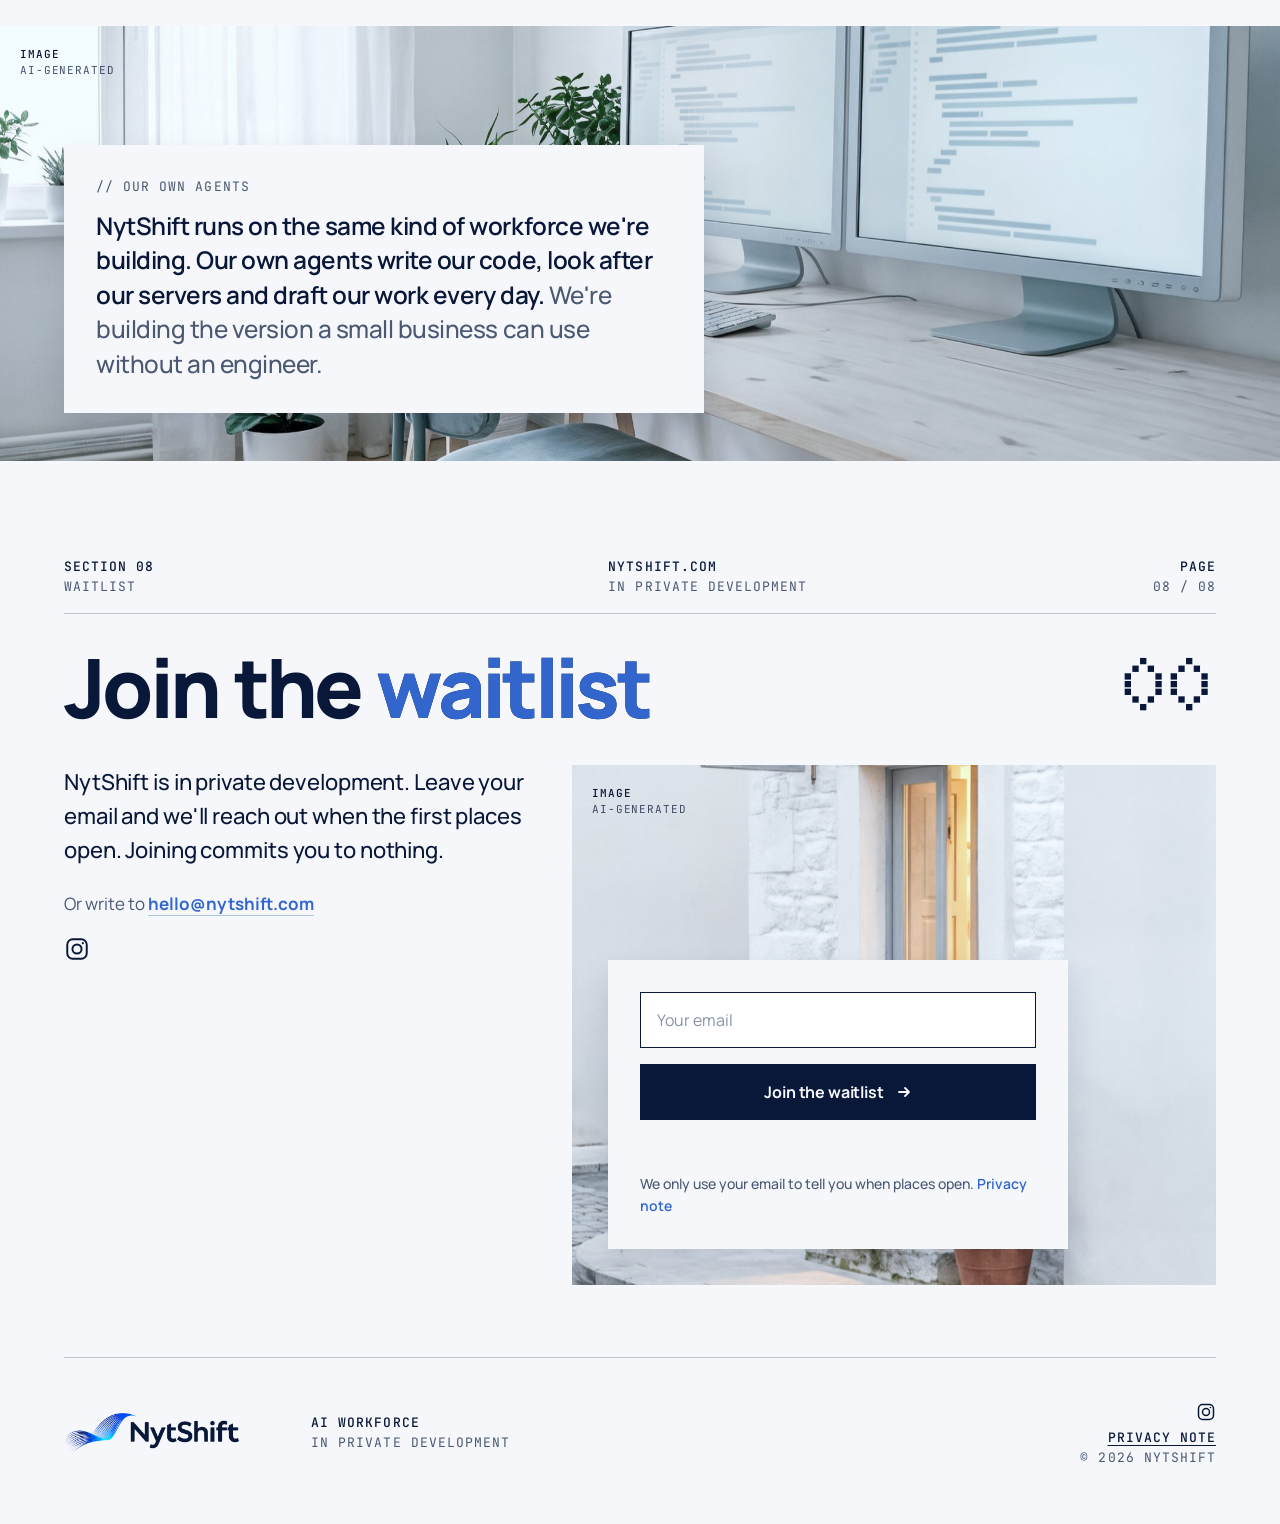
==== commit 711a2a5a: "Instagram: icon only, no text (his call)" ====
--- a/index.html
+++ b/index.html
@@ -431,8 +431,11 @@
 .iglink{display:inline-flex;align-items:center;gap:8px}
 .or .iglink{border:0}
 .or .iglink span{border-block-end:1px solid rgba(51,102,204,.35)}
-.igi{width:18px;height:18px;flex:none}
-footer .iglink .igi{width:14px;height:14px}
+.igi{width:26px;height:26px;flex:none}
+.or .iglink{width:44px;height:44px;justify-content:center;margin-inline-start:-9px;color:var(--navy)}
+.or .iglink:hover{color:var(--royal)}
+footer .iglink .igi{width:20px;height:20px}
+footer .iglink{padding-block:4px}
 .ltr{direction:ltr;unicode-bidi:isolate}
 </style>
 </head>
@@ -686,7 +689,7 @@
         <div class="sl" data-sc="enter">
           <p class="body" data-i18n="s7_p">NytShift is in private development. Leave your email and we'll reach out when the first places open. Joining commits you to nothing.</p>
           <p class="or"><span data-i18n="s7_or">Or write to</span> <a href="mailto:hello@nytshift.com">hello@nytshift.com</a></p>
-          <p class="or ig"><a class="iglink" href="https://www.instagram.com/nytshift.ai/" target="_blank" rel="noopener"><svg class="igi" viewBox="0 0 24 24" aria-hidden="true" fill="none" stroke="currentColor" stroke-width="1.8"><rect x="3" y="3" width="18" height="18" rx="5"/><circle cx="12" cy="12" r="4.2"/><circle cx="17.4" cy="6.6" r="1" fill="currentColor" stroke="none"/></svg><span data-i18n="ig_follow">Follow us on Instagram</span> <span class="ltr">@nytshift.ai</span></a></p>
+          <p class="or ig"><a class="iglink" href="https://www.instagram.com/nytshift.ai/" target="_blank" rel="noopener" aria-label="Instagram"><svg class="igi" viewBox="0 0 24 24" aria-hidden="true" fill="none" stroke="currentColor" stroke-width="1.8"><rect x="3" y="3" width="18" height="18" rx="5"/><circle cx="12" cy="12" r="4.2"/><circle cx="17.4" cy="6.6" r="1" fill="currentColor" stroke="none"/></svg></a></p>
         </div>
         <figure class="ph joinph px" data-sc="view" style="--pos:60% 62%">
           <img src="/assets/v4/photos/waitlist-door.jpg" alt="" loading="lazy" width="1500" height="2000">
@@ -713,7 +716,7 @@
     <div class="mh">
       <img src="/assets/v4/logo.png" alt="NytShift" width="1200" height="274">
       <div class="mono c2"><span data-i18n="tag1">AI workforce</span><br><span class="dim" data-i18n="mh_dev">In private development</span></div>
-      <div class="mono end"><a class="iglink" href="https://www.instagram.com/nytshift.ai/" target="_blank" rel="noopener" aria-label="Instagram @nytshift.ai"><svg class="igi" viewBox="0 0 24 24" aria-hidden="true" fill="none" stroke="currentColor" stroke-width="1.8"><rect x="3" y="3" width="18" height="18" rx="5"/><circle cx="12" cy="12" r="4.2"/><circle cx="17.4" cy="6.6" r="1" fill="currentColor" stroke="none"/></svg><span class="ltr">@nytshift.ai</span></a><br><a href="/privacy/" id="footpriv" data-i18n="footer_priv">Privacy note</a><br><span class="dim ltr">© 2026 NytShift</span></div>
+      <div class="mono end"><a class="iglink" href="https://www.instagram.com/nytshift.ai/" target="_blank" rel="noopener" aria-label="Instagram"><svg class="igi" viewBox="0 0 24 24" aria-hidden="true" fill="none" stroke="currentColor" stroke-width="1.8"><rect x="3" y="3" width="18" height="18" rx="5"/><circle cx="12" cy="12" r="4.2"/><circle cx="17.4" cy="6.6" r="1" fill="currentColor" stroke="none"/></svg></a><br><a href="/privacy/" id="footpriv" data-i18n="footer_priv">Privacy note</a><br><span class="dim ltr">© 2026 NytShift</span></div>
     </div>
   </div>
 </footer>
@@ -760,7 +763,7 @@
     s7_p:"NytShift قيد التطوير. اترك بريدك وسنتواصل معك حين تُفتح الأماكن الأولى. والانضمام إلى القائمة لا يُلزمك بشيء.",
     email_label:"البريد الإلكتروني", email_ph:"بريدك الإلكتروني",
     s7_or:"أو راسلنا على", wl_note:"نستخدم بريدك فقط لنخبرك حين تُفتح الأماكن.", wl_priv:"ملاحظة الخصوصية",
-    footer_priv:"ملاحظة الخصوصية", ig_follow:"تابعنا على إنستغرام",
+    footer_priv:"ملاحظة الخصوصية",
     m_ok:"شكراً، تمت إضافتك إلى القائمة.", m_bad:"يبدو أن البريد غير صحيح.", m_busy:"عدد كبير من التسجيلات الآن. حاول مرة أخرى بعد ساعة.", m_err:"حدث خطأ. حاول مرة أخرى، أو راسلنا على hello@nytshift.com.",
     tag1:"قوة عمل ذكية", tag2:"وكلاء الذكاء الاصطناعي كخدمة", tag3:"عربي + إنجليزي",
     ui_week:"أسبوعك", ui_ws:"معاينة مساحة العمل", ui_wk:"/ أسبوع", ui_sitting:"جلسة واحدة في الأسبوع",
